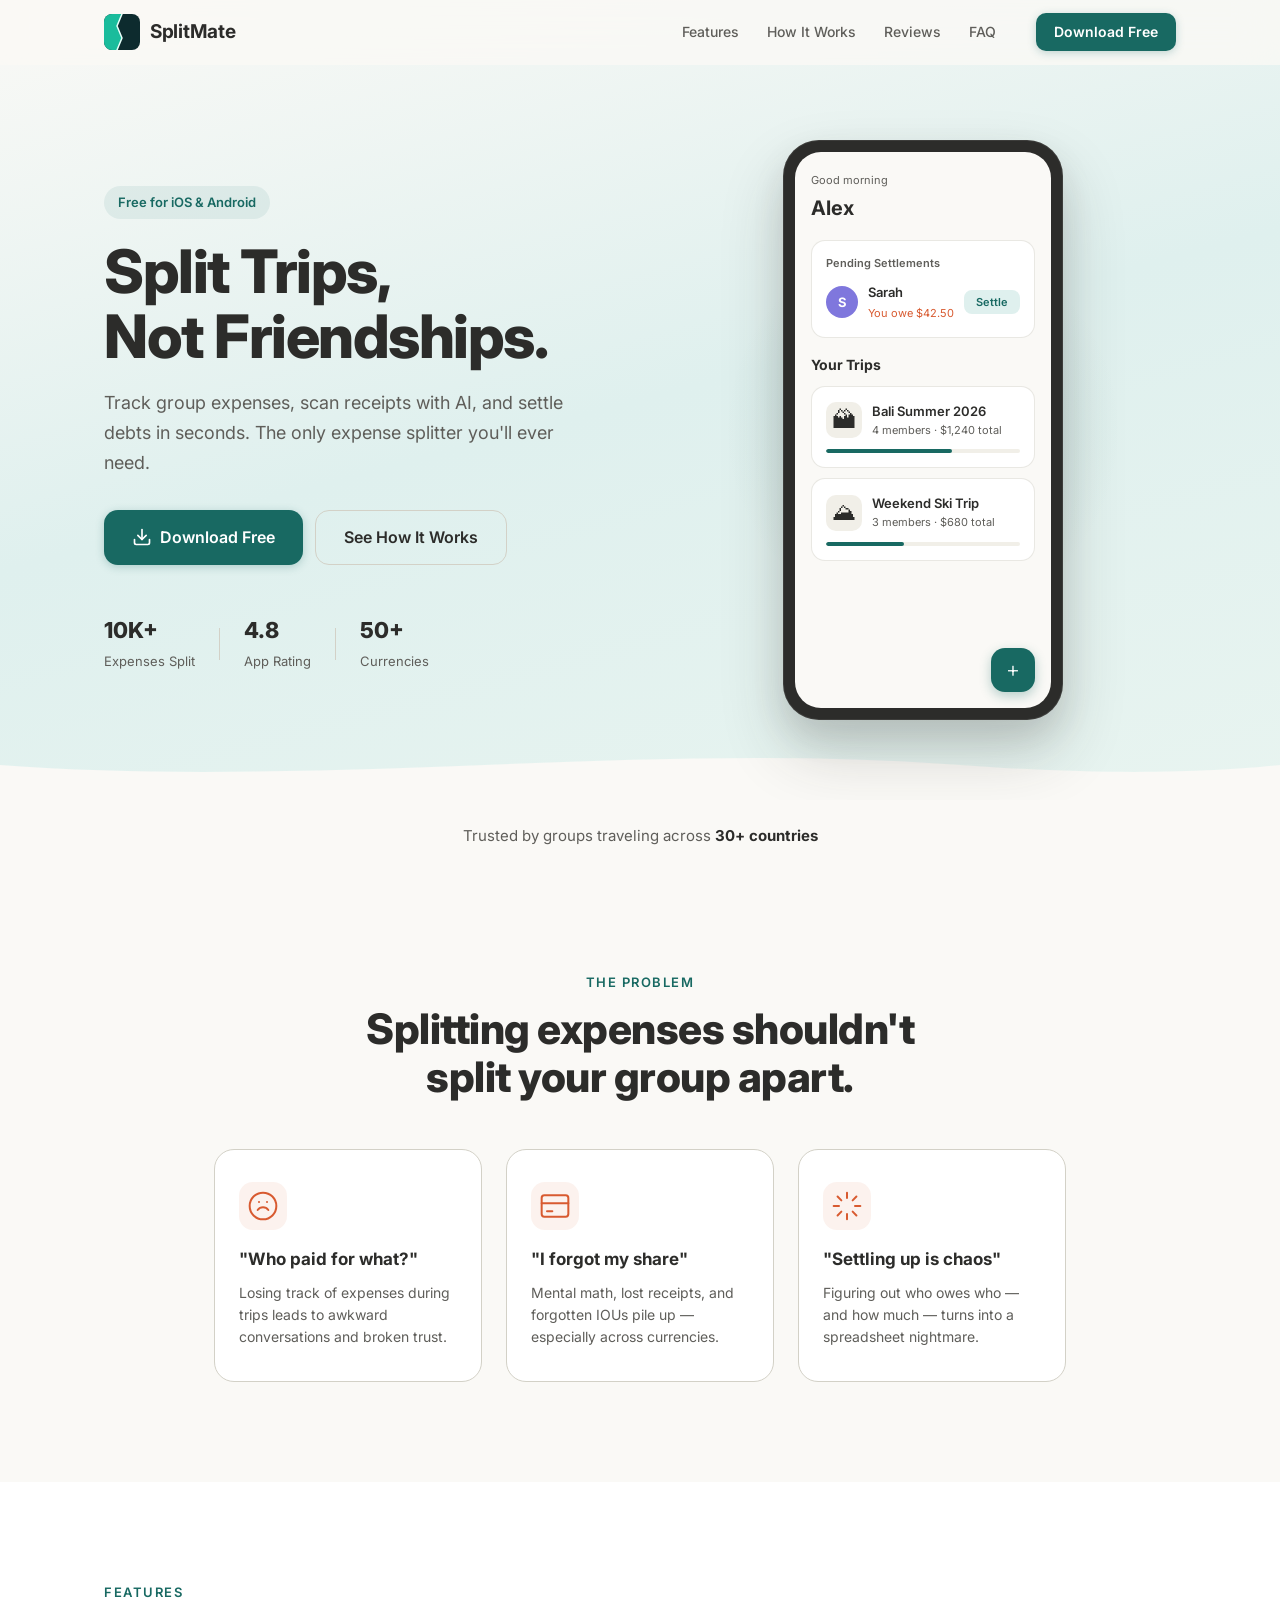
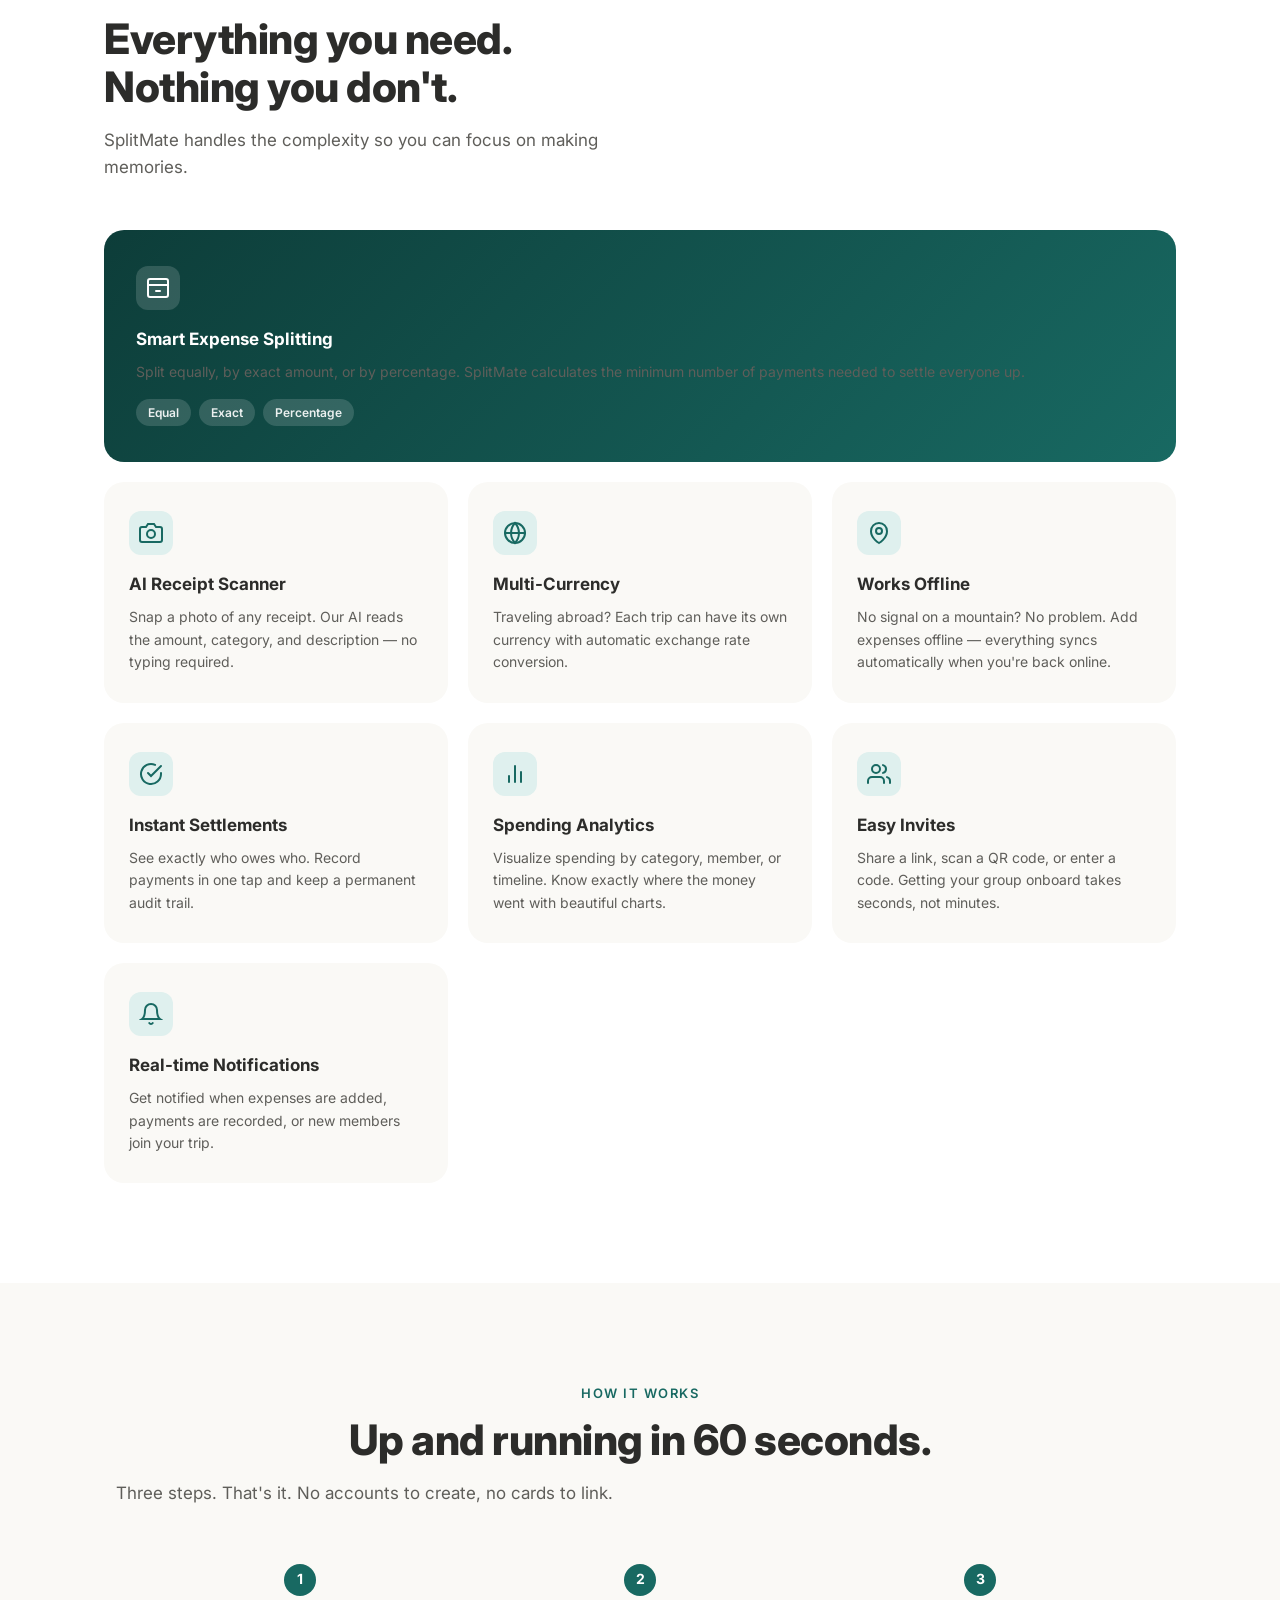
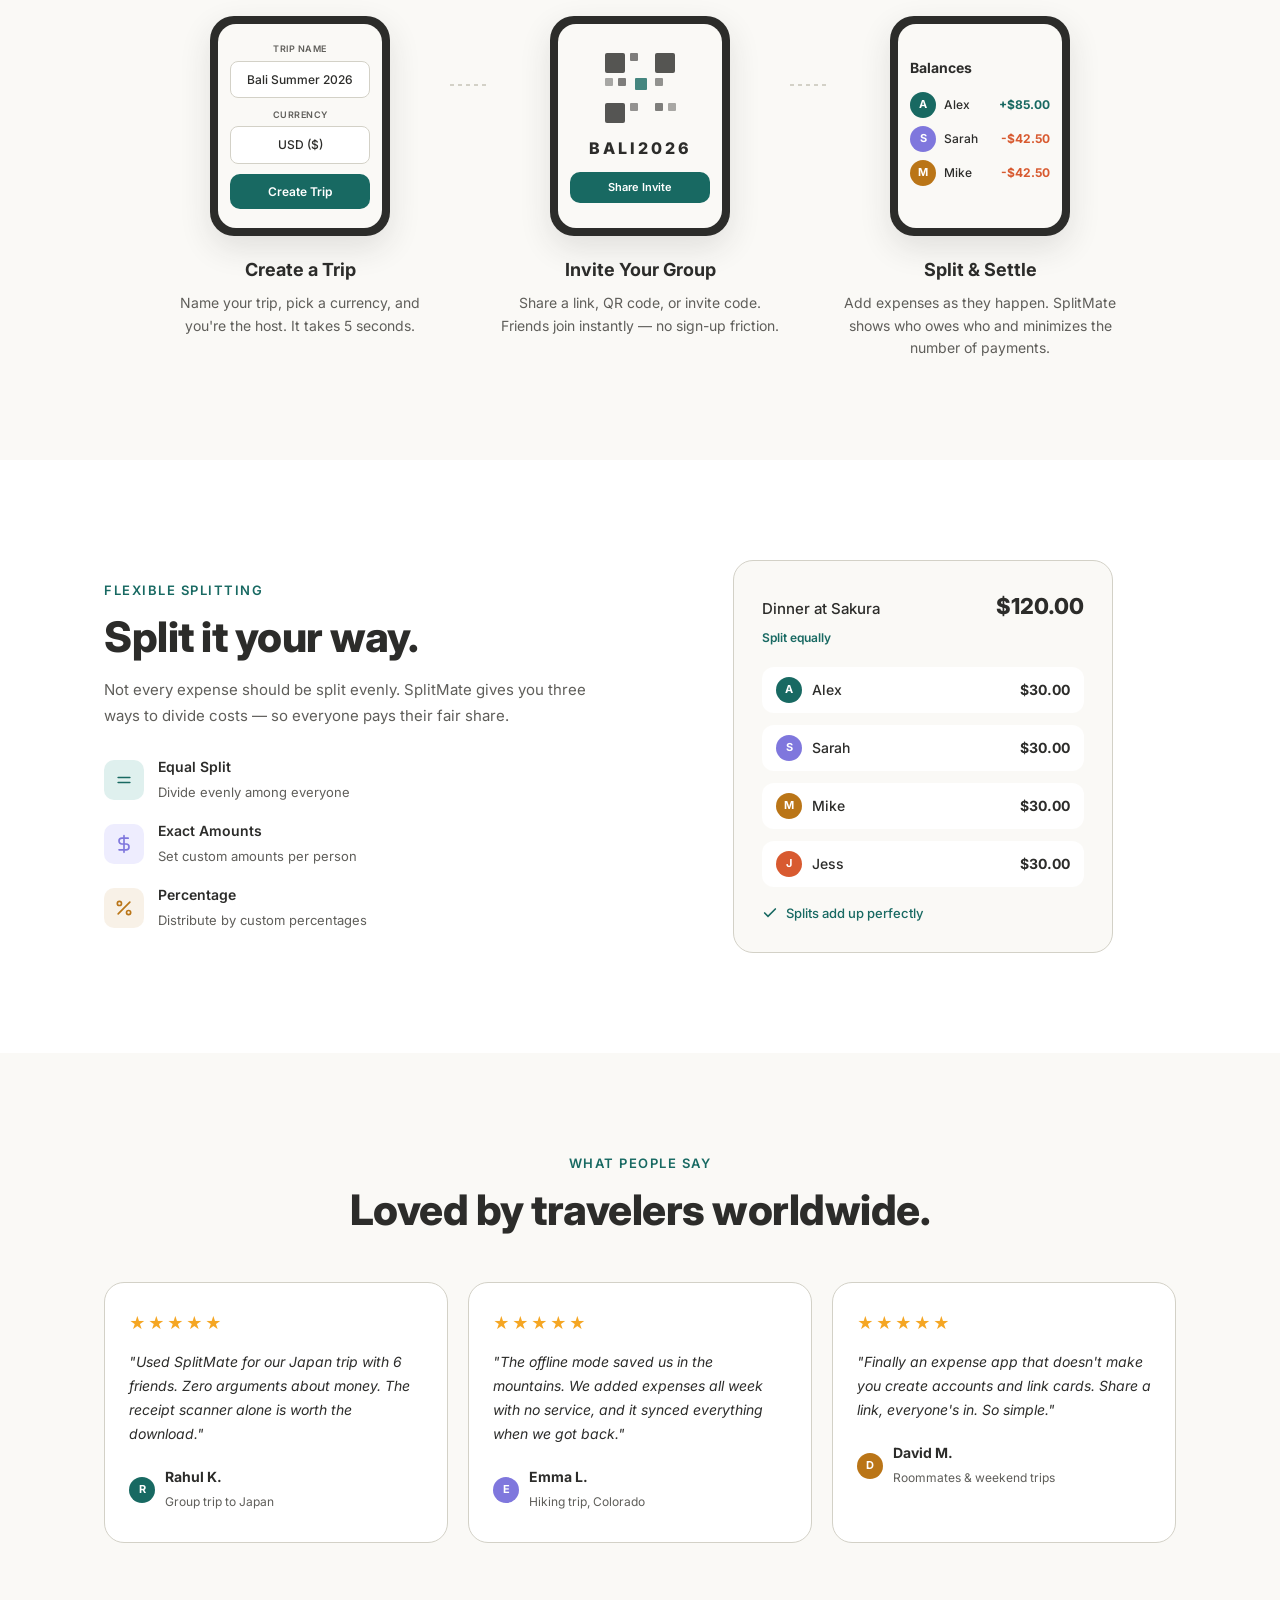
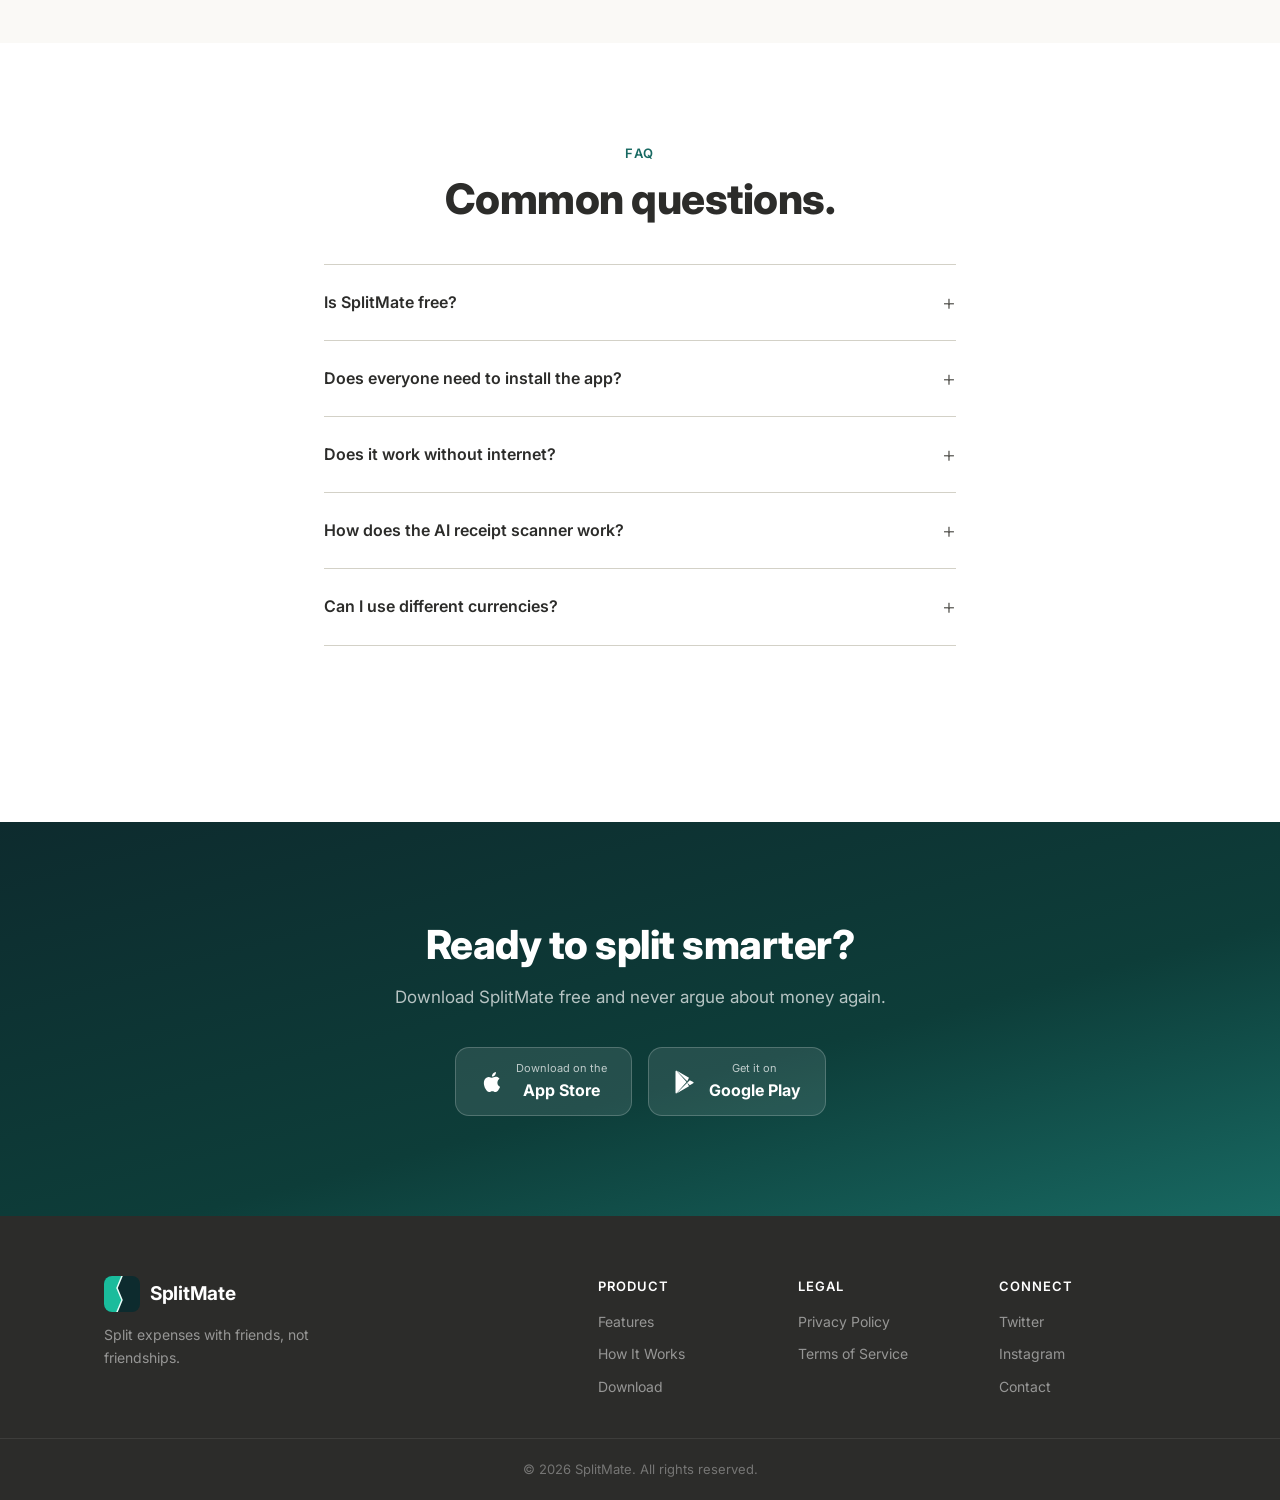
==== index.html @ c9be8840 "Replace placeholder logo with actual SplitMate brand logo Co-Authored-By: Claude Opus 4.6 (1M contex" ====
<!DOCTYPE html>
<html lang="en">
<head>
  <meta charset="UTF-8">
  <meta name="viewport" content="width=device-width, initial-scale=1.0">

  <!-- Primary SEO -->
  <title>SplitMate — Split Expenses With Friends | Group Trip Expense Tracker</title>
  <meta name="description" content="SplitMate makes splitting trip expenses effortless. Track group spending, scan receipts with AI, settle debts instantly, and never let money ruin friendships. Free for iOS & Android.">
  <meta name="keywords" content="expense splitter, split bills, group expenses, trip expense tracker, travel expense app, split costs, settle debts, receipt scanner, group travel app, splitmate">
  <meta name="author" content="SplitMate">
  <meta name="robots" content="index, follow">
  <link rel="canonical" href="https://splitmate.live">

  <!-- Open Graph / Facebook -->
  <meta property="og:type" content="website">
  <meta property="og:url" content="https://splitmate.live">
  <meta property="og:title" content="SplitMate — Split Trips, Not Friendships">
  <meta property="og:description" content="The simplest way to split expenses with friends. Track spending, scan receipts, settle debts — all in one beautiful app.">
  <meta property="og:image" content="https://splitmate.live/og-image.png">
  <meta property="og:site_name" content="SplitMate">

  <!-- Twitter -->
  <meta name="twitter:card" content="summary_large_image">
  <meta name="twitter:url" content="https://splitmate.live">
  <meta name="twitter:title" content="SplitMate — Split Trips, Not Friendships">
  <meta name="twitter:description" content="The simplest way to split expenses with friends. Track spending, scan receipts, settle debts — all in one beautiful app.">
  <meta name="twitter:image" content="https://splitmate.live/og-image.png">

  <!-- Favicon -->
  <link rel="icon" type="image/svg+xml" href="favicon.svg">
  <link rel="icon" type="image/png" sizes="32x32" href="favicon-32.png">
  <link rel="apple-touch-icon" sizes="180x180" href="apple-touch-icon.png">

  <!-- Structured Data -->
  <script type="application/ld+json">
  {
    "@context": "https://schema.org",
    "@type": "MobileApplication",
    "name": "SplitMate",
    "operatingSystem": "iOS, Android",
    "applicationCategory": "FinanceApplication",
    "description": "Split trip expenses effortlessly with friends. Track group spending, scan receipts with AI, and settle debts instantly.",
    "url": "https://splitmate.live",
    "offers": {
      "@type": "Offer",
      "price": "0",
      "priceCurrency": "USD"
    },
    "aggregateRating": {
      "@type": "AggregateRating",
      "ratingValue": "4.8",
      "ratingCount": "120"
    }
  }
  </script>

  <!-- Fonts -->
  <link rel="preconnect" href="https://fonts.googleapis.com">
  <link rel="preconnect" href="https://fonts.gstatic.com" crossorigin>
  <link href="https://fonts.googleapis.com/css2?family=Inter:wght@400;500;600;700;800&display=swap" rel="stylesheet">

  <link rel="stylesheet" href="style.css">
</head>
<body>

  <!-- ========== NAVBAR ========== -->
  <nav class="navbar" id="navbar">
    <div class="container navbar-inner">
      <a href="#" class="logo" aria-label="SplitMate Home">
        <div class="logo-icon">
          <svg width="28" height="28" viewBox="0 0 72 72" xmlns="http://www.w3.org/2000/svg">
            <rect width="72" height="72" fill="#0D2B2E"/>
            <path d="M0,0 L36,0 L26,24 L36,48 L26,72 L0,72Z" fill="#1ABC9C"/>
            <polyline points="36,0 26,24 36,48 26,72" fill="none" stroke="#E8FFFA" stroke-width="3" stroke-linejoin="round" stroke-linecap="round"/>
          </svg>
        </div>
        <span class="logo-text">SplitMate</span>
      </a>
      <div class="nav-links" id="navLinks">
        <a href="#features">Features</a>
        <a href="#how-it-works">How It Works</a>
        <a href="#testimonials">Reviews</a>
        <a href="#faq">FAQ</a>
      </div>
      <a href="#download" class="btn btn-sm btn-primary nav-cta">Download Free</a>
      <button class="hamburger" id="hamburger" aria-label="Toggle navigation menu">
        <span></span><span></span><span></span>
      </button>
    </div>
  </nav>

  <!-- ========== HERO ========== -->
  <header class="hero" id="hero">
    <div class="container hero-inner">
      <div class="hero-content">
        <div class="hero-badge">Free for iOS & Android</div>
        <h1>Split Trips,<br>Not Friendships.</h1>
        <p class="hero-sub">Track group expenses, scan receipts with AI, and settle debts in seconds. The only expense splitter you'll ever need.</p>
        <div class="hero-actions">
          <a href="#download" class="btn btn-primary btn-lg">
            <svg width="20" height="20" viewBox="0 0 24 24" fill="none" stroke="currentColor" stroke-width="2" stroke-linecap="round" stroke-linejoin="round"><path d="M21 15v4a2 2 0 0 1-2 2H5a2 2 0 0 1-2-2v-4"/><polyline points="7 10 12 15 17 10"/><line x1="12" y1="15" x2="12" y2="3"/></svg>
            Download Free
          </a>
          <a href="#how-it-works" class="btn btn-ghost btn-lg">See How It Works</a>
        </div>
        <div class="hero-stats">
          <div class="stat">
            <strong>10K+</strong>
            <span>Expenses Split</span>
          </div>
          <div class="stat-divider"></div>
          <div class="stat">
            <strong>4.8</strong>
            <span>App Rating</span>
          </div>
          <div class="stat-divider"></div>
          <div class="stat">
            <strong>50+</strong>
            <span>Currencies</span>
          </div>
        </div>
      </div>
      <div class="hero-visual">
        <div class="phone-mockup">
          <div class="phone-frame">
            <div class="phone-screen">
              <div class="mock-app">
                <div class="mock-header">
                  <span class="mock-greeting">Good morning</span>
                  <span class="mock-name">Alex</span>
                </div>
                <div class="mock-card mock-settlement">
                  <div class="mock-card-label">Pending Settlements</div>
                  <div class="mock-settle-row">
                    <div class="mock-avatar" style="background:#7F77DD">S</div>
                    <div class="mock-settle-info">
                      <span class="mock-settle-name">Sarah</span>
                      <span class="mock-settle-amount negative">You owe $42.50</span>
                    </div>
                    <button class="mock-settle-btn">Settle</button>
                  </div>
                </div>
                <div class="mock-section-title">Your Trips</div>
                <div class="mock-card mock-trip">
                  <div class="mock-trip-row">
                    <div class="mock-trip-emoji">&#127956;</div>
                    <div class="mock-trip-info">
                      <span class="mock-trip-name">Bali Summer 2026</span>
                      <span class="mock-trip-meta">4 members &middot; $1,240 total</span>
                    </div>
                  </div>
                  <div class="mock-trip-bar">
                    <div class="mock-trip-bar-fill" style="width:65%"></div>
                  </div>
                </div>
                <div class="mock-card mock-trip">
                  <div class="mock-trip-row">
                    <div class="mock-trip-emoji">&#9968;</div>
                    <div class="mock-trip-info">
                      <span class="mock-trip-name">Weekend Ski Trip</span>
                      <span class="mock-trip-meta">3 members &middot; $680 total</span>
                    </div>
                  </div>
                  <div class="mock-trip-bar">
                    <div class="mock-trip-bar-fill" style="width:40%"></div>
                  </div>
                </div>
                <div class="mock-fab">+</div>
              </div>
            </div>
          </div>
        </div>
        <div class="hero-glow"></div>
      </div>
    </div>
    <div class="hero-wave">
      <svg viewBox="0 0 1440 100" fill="none" xmlns="http://www.w3.org/2000/svg" preserveAspectRatio="none">
        <path d="M0 40C360 80 720 0 1080 40C1260 60 1380 50 1440 40V100H0V40Z" fill="var(--bg)"/>
      </svg>
    </div>
  </header>

  <!-- ========== SOCIAL PROOF BAR ========== -->
  <section class="proof-bar">
    <div class="container">
      <p class="proof-text">Trusted by groups traveling across <strong>30+ countries</strong></p>
    </div>
  </section>

  <!-- ========== PROBLEM ========== -->
  <section class="section problem">
    <div class="container problem-inner">
      <div class="section-label">The Problem</div>
      <h2>Splitting expenses shouldn't<br>split your group apart.</h2>
      <div class="problem-grid">
        <div class="problem-card">
          <div class="problem-icon">
            <svg width="32" height="32" viewBox="0 0 24 24" fill="none" stroke="var(--danger)" stroke-width="1.5" stroke-linecap="round"><circle cx="12" cy="12" r="10"/><path d="M8 15s1.5-2 4-2 4 2 4 2M9 9h.01M15 9h.01"/></svg>
          </div>
          <h3>"Who paid for what?"</h3>
          <p>Losing track of expenses during trips leads to awkward conversations and broken trust.</p>
        </div>
        <div class="problem-card">
          <div class="problem-icon">
            <svg width="32" height="32" viewBox="0 0 24 24" fill="none" stroke="var(--danger)" stroke-width="1.5" stroke-linecap="round"><rect x="2" y="4" width="20" height="16" rx="2"/><path d="M2 10h20"/><path d="M6 16h4"/></svg>
          </div>
          <h3>"I forgot my share"</h3>
          <p>Mental math, lost receipts, and forgotten IOUs pile up — especially across currencies.</p>
        </div>
        <div class="problem-card">
          <div class="problem-icon">
            <svg width="32" height="32" viewBox="0 0 24 24" fill="none" stroke="var(--danger)" stroke-width="1.5" stroke-linecap="round"><path d="M12 2v4M12 18v4M4.93 4.93l2.83 2.83M16.24 16.24l2.83 2.83M2 12h4M18 12h4M4.93 19.07l2.83-2.83M16.24 7.76l2.83-2.83"/></svg>
          </div>
          <h3>"Settling up is chaos"</h3>
          <p>Figuring out who owes who — and how much — turns into a spreadsheet nightmare.</p>
        </div>
      </div>
    </div>
  </section>

  <!-- ========== FEATURES ========== -->
  <section class="section features" id="features">
    <div class="container">
      <div class="section-label">Features</div>
      <h2>Everything you need.<br>Nothing you don't.</h2>
      <p class="section-sub">SplitMate handles the complexity so you can focus on making memories.</p>

      <div class="features-grid">
        <div class="feature-card feature-highlight">
          <div class="feature-icon-wrap">
            <svg width="24" height="24" viewBox="0 0 24 24" fill="none" stroke="currentColor" stroke-width="2" stroke-linecap="round"><rect x="2" y="3" width="20" height="18" rx="2"/><path d="M2 9h20"/><path d="M10 15h4"/></svg>
          </div>
          <h3>Smart Expense Splitting</h3>
          <p>Split equally, by exact amount, or by percentage. SplitMate calculates the minimum number of payments needed to settle everyone up.</p>
          <div class="feature-tags">
            <span class="tag">Equal</span>
            <span class="tag">Exact</span>
            <span class="tag">Percentage</span>
          </div>
        </div>

        <div class="feature-card">
          <div class="feature-icon-wrap">
            <svg width="24" height="24" viewBox="0 0 24 24" fill="none" stroke="currentColor" stroke-width="2" stroke-linecap="round"><path d="M23 19a2 2 0 0 1-2 2H3a2 2 0 0 1-2-2V8a2 2 0 0 1 2-2h4l2-3h6l2 3h4a2 2 0 0 1 2 2z"/><circle cx="12" cy="13" r="4"/></svg>
          </div>
          <h3>AI Receipt Scanner</h3>
          <p>Snap a photo of any receipt. Our AI reads the amount, category, and description — no typing required.</p>
        </div>

        <div class="feature-card">
          <div class="feature-icon-wrap">
            <svg width="24" height="24" viewBox="0 0 24 24" fill="none" stroke="currentColor" stroke-width="2" stroke-linecap="round"><circle cx="12" cy="12" r="10"/><path d="M2 12h20"/><path d="M12 2a15.3 15.3 0 0 1 4 10 15.3 15.3 0 0 1-4 10 15.3 15.3 0 0 1-4-10 15.3 15.3 0 0 1 4-10z"/></svg>
          </div>
          <h3>Multi-Currency</h3>
          <p>Traveling abroad? Each trip can have its own currency with automatic exchange rate conversion.</p>
        </div>

        <div class="feature-card">
          <div class="feature-icon-wrap">
            <svg width="24" height="24" viewBox="0 0 24 24" fill="none" stroke="currentColor" stroke-width="2" stroke-linecap="round"><path d="M12 22s-8-4.5-8-11.8A8 8 0 0 1 12 2a8 8 0 0 1 8 8.2c0 7.3-8 11.8-8 11.8z"/><circle cx="12" cy="10" r="3"/></svg>
          </div>
          <h3>Works Offline</h3>
          <p>No signal on a mountain? No problem. Add expenses offline — everything syncs automatically when you're back online.</p>
        </div>

        <div class="feature-card">
          <div class="feature-icon-wrap">
            <svg width="24" height="24" viewBox="0 0 24 24" fill="none" stroke="currentColor" stroke-width="2" stroke-linecap="round"><path d="M22 11.08V12a10 10 0 1 1-5.93-9.14"/><polyline points="22 4 12 14.01 9 11.01"/></svg>
          </div>
          <h3>Instant Settlements</h3>
          <p>See exactly who owes who. Record payments in one tap and keep a permanent audit trail.</p>
        </div>

        <div class="feature-card">
          <div class="feature-icon-wrap">
            <svg width="24" height="24" viewBox="0 0 24 24" fill="none" stroke="currentColor" stroke-width="2" stroke-linecap="round"><path d="M18 20V10M12 20V4M6 20v-6"/></svg>
          </div>
          <h3>Spending Analytics</h3>
          <p>Visualize spending by category, member, or timeline. Know exactly where the money went with beautiful charts.</p>
        </div>

        <div class="feature-card">
          <div class="feature-icon-wrap">
            <svg width="24" height="24" viewBox="0 0 24 24" fill="none" stroke="currentColor" stroke-width="2" stroke-linecap="round"><path d="M17 21v-2a4 4 0 0 0-4-4H5a4 4 0 0 0-4 4v2"/><circle cx="9" cy="7" r="4"/><path d="M23 21v-2a4 4 0 0 0-3-3.87M16 3.13a4 4 0 0 1 0 7.75"/></svg>
          </div>
          <h3>Easy Invites</h3>
          <p>Share a link, scan a QR code, or enter a code. Getting your group onboard takes seconds, not minutes.</p>
        </div>

        <div class="feature-card">
          <div class="feature-icon-wrap">
            <svg width="24" height="24" viewBox="0 0 24 24" fill="none" stroke="currentColor" stroke-width="2" stroke-linecap="round"><path d="M18 8A6 6 0 0 0 6 8c0 7-3 9-3 9h18s-3-2-3-9"/><path d="M13.73 21a2 2 0 0 1-3.46 0"/></svg>
          </div>
          <h3>Real-time Notifications</h3>
          <p>Get notified when expenses are added, payments are recorded, or new members join your trip.</p>
        </div>
      </div>
    </div>
  </section>

  <!-- ========== HOW IT WORKS ========== -->
  <section class="section how-it-works" id="how-it-works">
    <div class="container">
      <div class="section-label">How It Works</div>
      <h2>Up and running in 60 seconds.</h2>
      <p class="section-sub">Three steps. That's it. No accounts to create, no cards to link.</p>

      <div class="steps-grid">
        <div class="step-card">
          <div class="step-number">1</div>
          <div class="step-visual">
            <div class="step-phone-mini">
              <div class="step-screen">
                <div class="spm-create">
                  <div class="spm-input-label">Trip Name</div>
                  <div class="spm-input">Bali Summer 2026</div>
                  <div class="spm-input-label">Currency</div>
                  <div class="spm-input">USD ($)</div>
                  <div class="spm-btn-create">Create Trip</div>
                </div>
              </div>
            </div>
          </div>
          <h3>Create a Trip</h3>
          <p>Name your trip, pick a currency, and you're the host. It takes 5 seconds.</p>
        </div>

        <div class="step-connector">
          <svg width="40" height="2" viewBox="0 0 40 2"><line x1="0" y1="1" x2="40" y2="1" stroke="var(--border)" stroke-width="2" stroke-dasharray="4 4"/></svg>
        </div>

        <div class="step-card">
          <div class="step-number">2</div>
          <div class="step-visual">
            <div class="step-phone-mini">
              <div class="step-screen">
                <div class="spm-invite">
                  <div class="spm-qr">
                    <svg width="80" height="80" viewBox="0 0 80 80"><rect x="5" y="5" width="20" height="20" rx="2" fill="var(--dark)" opacity="0.8"/><rect x="30" y="5" width="8" height="8" rx="1" fill="var(--dark)" opacity="0.6"/><rect x="55" y="5" width="20" height="20" rx="2" fill="var(--dark)" opacity="0.8"/><rect x="5" y="30" width="8" height="8" rx="1" fill="var(--dark)" opacity="0.4"/><rect x="18" y="30" width="8" height="8" rx="1" fill="var(--dark)" opacity="0.6"/><rect x="35" y="30" width="12" height="12" rx="1" fill="var(--teal)" opacity="0.8"/><rect x="55" y="30" width="8" height="8" rx="1" fill="var(--dark)" opacity="0.5"/><rect x="5" y="55" width="20" height="20" rx="2" fill="var(--dark)" opacity="0.8"/><rect x="30" y="55" width="8" height="8" rx="1" fill="var(--dark)" opacity="0.5"/><rect x="55" y="55" width="8" height="8" rx="1" fill="var(--dark)" opacity="0.6"/><rect x="68" y="55" width="8" height="8" rx="1" fill="var(--dark)" opacity="0.4"/></svg>
                  </div>
                  <div class="spm-code">BALI2026</div>
                  <div class="spm-share-btn">Share Invite</div>
                </div>
              </div>
            </div>
          </div>
          <h3>Invite Your Group</h3>
          <p>Share a link, QR code, or invite code. Friends join instantly — no sign-up friction.</p>
        </div>

        <div class="step-connector">
          <svg width="40" height="2" viewBox="0 0 40 2"><line x1="0" y1="1" x2="40" y2="1" stroke="var(--border)" stroke-width="2" stroke-dasharray="4 4"/></svg>
        </div>

        <div class="step-card">
          <div class="step-number">3</div>
          <div class="step-visual">
            <div class="step-phone-mini">
              <div class="step-screen">
                <div class="spm-balance">
                  <div class="spm-balance-header">Balances</div>
                  <div class="spm-balance-row">
                    <div class="spm-avatar-sm" style="background:var(--teal)">A</div>
                    <span>Alex</span>
                    <span class="spm-owed">+$85.00</span>
                  </div>
                  <div class="spm-balance-row">
                    <div class="spm-avatar-sm" style="background:var(--purple)">S</div>
                    <span>Sarah</span>
                    <span class="spm-owes">-$42.50</span>
                  </div>
                  <div class="spm-balance-row">
                    <div class="spm-avatar-sm" style="background:var(--warning)">M</div>
                    <span>Mike</span>
                    <span class="spm-owes">-$42.50</span>
                  </div>
                </div>
              </div>
            </div>
          </div>
          <h3>Split & Settle</h3>
          <p>Add expenses as they happen. SplitMate shows who owes who and minimizes the number of payments.</p>
        </div>
      </div>
    </div>
  </section>

  <!-- ========== SHOWCASE (Split Types) ========== -->
  <section class="section showcase">
    <div class="container showcase-inner">
      <div class="showcase-content">
        <div class="section-label">Flexible Splitting</div>
        <h2>Split it your way.</h2>
        <p>Not every expense should be split evenly. SplitMate gives you three ways to divide costs — so everyone pays their fair share.</p>
        <div class="split-types">
          <div class="split-type">
            <div class="split-icon equal">
              <svg width="20" height="20" viewBox="0 0 24 24" fill="none" stroke="currentColor" stroke-width="2" stroke-linecap="round"><path d="M5 9h14M5 15h14"/></svg>
            </div>
            <div>
              <strong>Equal Split</strong>
              <span>Divide evenly among everyone</span>
            </div>
          </div>
          <div class="split-type">
            <div class="split-icon exact">
              <svg width="20" height="20" viewBox="0 0 24 24" fill="none" stroke="currentColor" stroke-width="2" stroke-linecap="round"><path d="M12 2v20M17 5H9.5a3.5 3.5 0 0 0 0 7h5a3.5 3.5 0 0 1 0 7H6"/></svg>
            </div>
            <div>
              <strong>Exact Amounts</strong>
              <span>Set custom amounts per person</span>
            </div>
          </div>
          <div class="split-type">
            <div class="split-icon percent">
              <svg width="20" height="20" viewBox="0 0 24 24" fill="none" stroke="currentColor" stroke-width="2" stroke-linecap="round"><line x1="19" y1="5" x2="5" y2="19"/><circle cx="6.5" cy="6.5" r="2.5"/><circle cx="17.5" cy="17.5" r="2.5"/></svg>
            </div>
            <div>
              <strong>Percentage</strong>
              <span>Distribute by custom percentages</span>
            </div>
          </div>
        </div>
      </div>
      <div class="showcase-visual">
        <div class="split-demo">
          <div class="split-demo-header">
            <span>Dinner at Sakura</span>
            <strong>$120.00</strong>
          </div>
          <div class="split-demo-type">Split equally</div>
          <div class="split-demo-members">
            <div class="split-member">
              <div class="spm-avatar-sm" style="background:var(--teal)">A</div>
              <span>Alex</span>
              <strong>$30.00</strong>
            </div>
            <div class="split-member">
              <div class="spm-avatar-sm" style="background:var(--purple)">S</div>
              <span>Sarah</span>
              <strong>$30.00</strong>
            </div>
            <div class="split-member">
              <div class="spm-avatar-sm" style="background:var(--warning)">M</div>
              <span>Mike</span>
              <strong>$30.00</strong>
            </div>
            <div class="split-member">
              <div class="spm-avatar-sm" style="background:var(--danger)">J</div>
              <span>Jess</span>
              <strong>$30.00</strong>
            </div>
          </div>
          <div class="split-demo-check">
            <svg width="16" height="16" viewBox="0 0 24 24" fill="none" stroke="var(--teal)" stroke-width="2.5" stroke-linecap="round"><polyline points="20 6 9 17 4 12"/></svg>
            Splits add up perfectly
          </div>
        </div>
      </div>
    </div>
  </section>

  <!-- ========== TESTIMONIALS ========== -->
  <section class="section testimonials" id="testimonials">
    <div class="container">
      <div class="section-label">What People Say</div>
      <h2>Loved by travelers worldwide.</h2>
      <div class="testimonial-grid">
        <div class="testimonial-card">
          <div class="stars">&#9733;&#9733;&#9733;&#9733;&#9733;</div>
          <p>"Used SplitMate for our Japan trip with 6 friends. Zero arguments about money. The receipt scanner alone is worth the download."</p>
          <div class="testimonial-author">
            <div class="spm-avatar-sm" style="background:var(--teal)">R</div>
            <div>
              <strong>Rahul K.</strong>
              <span>Group trip to Japan</span>
            </div>
          </div>
        </div>
        <div class="testimonial-card">
          <div class="stars">&#9733;&#9733;&#9733;&#9733;&#9733;</div>
          <p>"The offline mode saved us in the mountains. We added expenses all week with no service, and it synced everything when we got back."</p>
          <div class="testimonial-author">
            <div class="spm-avatar-sm" style="background:var(--purple)">E</div>
            <div>
              <strong>Emma L.</strong>
              <span>Hiking trip, Colorado</span>
            </div>
          </div>
        </div>
        <div class="testimonial-card">
          <div class="stars">&#9733;&#9733;&#9733;&#9733;&#9733;</div>
          <p>"Finally an expense app that doesn't make you create accounts and link cards. Share a link, everyone's in. So simple."</p>
          <div class="testimonial-author">
            <div class="spm-avatar-sm" style="background:var(--warning)">D</div>
            <div>
              <strong>David M.</strong>
              <span>Roommates &amp; weekend trips</span>
            </div>
          </div>
        </div>
      </div>
    </div>
  </section>

  <!-- ========== FAQ ========== -->
  <section class="section faq" id="faq">
    <div class="container faq-inner">
      <div class="section-label">FAQ</div>
      <h2>Common questions.</h2>
      <div class="faq-list">
        <details class="faq-item">
          <summary>Is SplitMate free?</summary>
          <p>Yes, completely free. No premium tiers, no ads, no hidden costs. All features are available to everyone.</p>
        </details>
        <details class="faq-item">
          <summary>Does everyone need to install the app?</summary>
          <p>Only the person adding expenses needs the app. Others can join via a link and view balances. But the full experience comes with the app installed.</p>
        </details>
        <details class="faq-item">
          <summary>Does it work without internet?</summary>
          <p>Absolutely. SplitMate is built offline-first. Add expenses, record payments, and view balances without any internet connection. Everything syncs automatically when you reconnect.</p>
        </details>
        <details class="faq-item">
          <summary>How does the AI receipt scanner work?</summary>
          <p>Take a photo of any receipt. Our AI reads the total amount, suggests a category, and fills in the description — saving you from manual data entry.</p>
        </details>
        <details class="faq-item">
          <summary>Can I use different currencies?</summary>
          <p>Yes. Each trip can have its own currency, and SplitMate handles exchange rate conversion automatically. Perfect for international travel.</p>
        </details>
        <details class="faq-item">
          <summary>Is my data safe?</summary>
          <p>Your data is stored securely with end-to-end encryption. We use industry-standard cloud infrastructure and never sell your data to third parties.</p>
        </details>
      </div>
    </div>
  </section>

  <!-- ========== CTA / DOWNLOAD ========== -->
  <section class="section cta" id="download">
    <div class="container cta-inner">
      <h2>Ready to split smarter?</h2>
      <p>Download SplitMate free and never argue about money again.</p>
      <div class="cta-buttons">
        <a href="#" class="store-badge" aria-label="Download on the App Store">
          <svg width="24" height="24" viewBox="0 0 24 24" fill="currentColor"><path d="M18.71 19.5c-.83 1.24-1.71 2.45-3.05 2.47-1.34.03-1.77-.79-3.29-.79-1.53 0-2 .77-3.27.82-1.31.05-2.3-1.32-3.14-2.53C4.25 17 2.94 12.45 4.7 9.39c.87-1.52 2.43-2.48 4.12-2.51 1.28-.02 2.5.87 3.29.87.78 0 2.26-1.07 3.8-.91.65.03 2.47.26 3.64 1.98-.09.06-2.17 1.28-2.15 3.81.03 3.02 2.65 4.03 2.68 4.04-.03.07-.42 1.44-1.38 2.83M13 3.5c.73-.83 1.94-1.46 2.94-1.5.13 1.17-.34 2.35-1.04 3.19-.69.85-1.83 1.51-2.95 1.42-.15-1.15.41-2.35 1.05-3.11z"/></svg>
          <div>
            <small>Download on the</small>
            <strong>App Store</strong>
          </div>
        </a>
        <a href="#" class="store-badge" aria-label="Get it on Google Play">
          <svg width="24" height="24" viewBox="0 0 24 24" fill="currentColor"><path d="M3.18 23.49c-.41-.2-.68-.6-.68-1.07V1.58c0-.47.27-.87.68-1.07L13.54 12 3.18 23.49zM16.83 15.29l-2.58-2.58L16.83 10.13l3.33 1.93c.59.34.59.94 0 1.28l-3.33 1.95zM14.25 12.71l-10.8 10.8 12.55-7.26-1.75-3.54zM3.45.49l10.8 10.8 1.75-3.54L3.45.49z"/></svg>
          <div>
            <small>Get it on</small>
            <strong>Google Play</strong>
          </div>
        </a>
      </div>
    </div>
  </section>

  <!-- ========== FOOTER ========== -->
  <footer class="footer">
    <div class="container footer-inner">
      <div class="footer-brand">
        <a href="#" class="logo" aria-label="SplitMate Home">
          <div class="logo-icon">
            <svg width="24" height="24" viewBox="0 0 72 72" xmlns="http://www.w3.org/2000/svg"><rect width="72" height="72" fill="#0D2B2E"/><path d="M0,0 L36,0 L26,24 L36,48 L26,72 L0,72Z" fill="#1ABC9C"/><polyline points="36,0 26,24 36,48 26,72" fill="none" stroke="#E8FFFA" stroke-width="3" stroke-linejoin="round" stroke-linecap="round"/></svg>
          </div>
          <span class="logo-text">SplitMate</span>
        </a>
        <p>Split expenses with friends, not friendships.</p>
      </div>
      <div class="footer-links">
        <div class="footer-col">
          <strong>Product</strong>
          <a href="#features">Features</a>
          <a href="#how-it-works">How It Works</a>
          <a href="#download">Download</a>
        </div>
        <div class="footer-col">
          <strong>Legal</strong>
          <a href="#">Privacy Policy</a>
          <a href="#">Terms of Service</a>
        </div>
        <div class="footer-col">
          <strong>Connect</strong>
          <a href="#">Twitter</a>
          <a href="#">Instagram</a>
          <a href="mailto:hello@splitmate.live">Contact</a>
        </div>
      </div>
    </div>
    <div class="footer-bottom">
      <div class="container">
        <p>&copy; 2026 SplitMate. All rights reserved.</p>
      </div>
    </div>
  </footer>

  <script src="script.js"></script>
</body>
</html>
---- style.css ----
/* ============================================
   SplitMate Landing Page — Design System
   ============================================ */

:root {
  /* Brand */
  --teal:        #186962;
  --teal-light:  #DFF0EE;
  --teal-dark:   #0D3D39;
  --teal-darker: #0D2B2E;
  --purple:      #7F77DD;
  --purple-light:#EEEDFE;

  /* Semantic */
  --danger:  #D85A30;
  --warning: #BA7517;
  --success: #186962;

  /* Neutral */
  --dark:       #2C2C2A;
  --gray:       #5F5E5A;
  --gray-light: #F1EFE8;
  --border:     #D3D1C7;
  --white:      #FFFFFF;
  --bg:         #FAF9F6;

  /* Typography */
  --font: 'Inter', -apple-system, BlinkMacSystemFont, 'Segoe UI', sans-serif;

  /* Spacing */
  --section-y: 100px;
  --container:  1120px;
}

/* ========== RESET ========== */
*, *::before, *::after { box-sizing: border-box; margin: 0; padding: 0; }
html { scroll-behavior: smooth; -webkit-font-smoothing: antialiased; }
body {
  font-family: var(--font);
  color: var(--dark);
  background: var(--bg);
  line-height: 1.6;
  overflow-x: hidden;
}
a { color: inherit; text-decoration: none; }
img { display: block; max-width: 100%; }
button { cursor: pointer; border: none; background: none; font-family: inherit; }

/* ========== UTILITIES ========== */
.container {
  max-width: var(--container);
  margin: 0 auto;
  padding: 0 24px;
}
.section {
  padding: var(--section-y) 0;
}
.section-label {
  font-size: 13px;
  font-weight: 600;
  text-transform: uppercase;
  letter-spacing: 1.5px;
  color: var(--teal);
  margin-bottom: 12px;
}
.section h2 {
  font-size: clamp(28px, 4vw, 42px);
  font-weight: 800;
  line-height: 1.15;
  letter-spacing: -0.5px;
  color: var(--dark);
  margin-bottom: 16px;
}
.section-sub {
  font-size: 17px;
  color: var(--gray);
  max-width: 520px;
  line-height: 1.6;
}

/* ========== BUTTONS ========== */
.btn {
  display: inline-flex;
  align-items: center;
  gap: 8px;
  font-weight: 600;
  font-size: 15px;
  border-radius: 12px;
  transition: all 0.2s ease;
  white-space: nowrap;
}
.btn-primary {
  background: var(--teal);
  color: var(--white);
  box-shadow: 0 2px 8px rgba(24,105,98,0.25);
}
.btn-primary:hover {
  background: var(--teal-dark);
  box-shadow: 0 4px 16px rgba(24,105,98,0.35);
  transform: translateY(-1px);
}
.btn-ghost {
  background: transparent;
  color: var(--dark);
  border: 1.5px solid var(--border);
}
.btn-ghost:hover {
  border-color: var(--teal);
  color: var(--teal);
}
.btn-sm  { padding: 8px 18px; font-size: 14px; border-radius: 10px; }
.btn-lg  { padding: 14px 28px; font-size: 16px; border-radius: 14px; }

/* ========== NAVBAR ========== */
.navbar {
  position: fixed;
  top: 0;
  left: 0;
  right: 0;
  z-index: 1000;
  background: rgba(250,249,246,0.8);
  backdrop-filter: blur(20px);
  -webkit-backdrop-filter: blur(20px);
  border-bottom: 1px solid transparent;
  transition: border-color 0.3s, background 0.3s;
}
.navbar.scrolled {
  border-bottom-color: var(--border);
  background: rgba(250,249,246,0.95);
}
.navbar-inner {
  display: flex;
  align-items: center;
  height: 64px;
  gap: 32px;
}
.logo {
  display: flex;
  align-items: center;
  gap: 10px;
}
.logo-icon {
  width: 36px;
  height: 36px;
  border-radius: 8px;
  display: flex;
  align-items: center;
  justify-content: center;
  overflow: hidden;
}
.logo-icon svg {
  width: 100%;
  height: 100%;
}
.logo-text {
  font-size: 19px;
  font-weight: 700;
  letter-spacing: -0.3px;
}
.nav-links {
  display: flex;
  gap: 28px;
  margin-left: auto;
}
.nav-links a {
  font-size: 14px;
  font-weight: 500;
  color: var(--gray);
  transition: color 0.2s;
}
.nav-links a:hover { color: var(--dark); }
.nav-cta { margin-left: 8px; }

.hamburger {
  display: none;
  flex-direction: column;
  gap: 5px;
  padding: 4px;
  margin-left: auto;
}
.hamburger span {
  width: 22px;
  height: 2px;
  background: var(--dark);
  border-radius: 2px;
  transition: all 0.3s;
}

/* ========== HERO ========== */
.hero {
  position: relative;
  padding: 140px 0 80px;
  background: linear-gradient(165deg, var(--bg) 0%, var(--teal-light) 50%, #e8f4f0 100%);
  overflow: hidden;
}
.hero-inner {
  display: grid;
  grid-template-columns: 1fr 1fr;
  align-items: center;
  gap: 60px;
}
.hero-badge {
  display: inline-block;
  font-size: 13px;
  font-weight: 600;
  color: var(--teal);
  background: rgba(24,105,98,0.08);
  padding: 6px 14px;
  border-radius: 100px;
  margin-bottom: 20px;
}
.hero h1 {
  font-size: clamp(38px, 5.5vw, 60px);
  font-weight: 800;
  line-height: 1.08;
  letter-spacing: -1.5px;
  color: var(--dark);
  margin-bottom: 20px;
}
.hero-sub {
  font-size: 18px;
  color: var(--gray);
  line-height: 1.65;
  max-width: 480px;
  margin-bottom: 32px;
}
.hero-actions {
  display: flex;
  gap: 12px;
  margin-bottom: 48px;
}
.hero-stats {
  display: flex;
  align-items: center;
  gap: 24px;
}
.stat strong {
  display: block;
  font-size: 22px;
  font-weight: 800;
  color: var(--dark);
}
.stat span {
  font-size: 13px;
  color: var(--gray);
}
.stat-divider {
  width: 1px;
  height: 32px;
  background: var(--border);
}

/* Phone Mockup */
.hero-visual {
  position: relative;
  display: flex;
  justify-content: center;
}
.phone-mockup {
  position: relative;
  z-index: 2;
}
.phone-frame {
  width: 280px;
  height: 580px;
  background: var(--dark);
  border-radius: 36px;
  padding: 12px;
  box-shadow:
    0 32px 64px rgba(44,44,42,0.2),
    0 16px 32px rgba(44,44,42,0.1),
    inset 0 0 0 1px rgba(255,255,255,0.08);
}
.phone-screen {
  width: 100%;
  height: 100%;
  background: var(--bg);
  border-radius: 26px;
  overflow: hidden;
  padding: 20px 16px;
}
.hero-glow {
  position: absolute;
  width: 400px;
  height: 400px;
  background: radial-gradient(circle, rgba(24,105,98,0.12) 0%, transparent 70%);
  top: 50%;
  left: 50%;
  transform: translate(-50%, -50%);
  z-index: 1;
}

/* Mock App UI */
.mock-app { font-size: 12px; }
.mock-header {
  margin-bottom: 16px;
}
.mock-greeting {
  display: block;
  font-size: 11px;
  color: var(--gray);
}
.mock-name {
  display: block;
  font-size: 20px;
  font-weight: 700;
  color: var(--dark);
  margin-top: 2px;
}
.mock-card {
  background: var(--white);
  border-radius: 14px;
  padding: 14px;
  margin-bottom: 10px;
  border: 1px solid rgba(211,209,199,0.5);
}
.mock-card-label {
  font-size: 11px;
  font-weight: 600;
  color: var(--gray);
  margin-bottom: 10px;
}
.mock-settle-row {
  display: flex;
  align-items: center;
  gap: 10px;
}
.mock-avatar {
  width: 32px;
  height: 32px;
  border-radius: 50%;
  display: flex;
  align-items: center;
  justify-content: center;
  font-size: 13px;
  font-weight: 700;
  color: white;
  flex-shrink: 0;
}
.mock-settle-info {
  flex: 1;
}
.mock-settle-name {
  display: block;
  font-weight: 600;
  font-size: 13px;
  color: var(--dark);
}
.mock-settle-amount {
  font-size: 11px;
}
.mock-settle-amount.negative { color: var(--danger); }
.mock-settle-btn {
  font-size: 11px;
  font-weight: 600;
  color: var(--teal);
  background: var(--teal-light);
  padding: 5px 12px;
  border-radius: 8px;
}
.mock-section-title {
  font-size: 14px;
  font-weight: 700;
  color: var(--dark);
  margin: 16px 0 10px;
}
.mock-trip-row {
  display: flex;
  align-items: center;
  gap: 10px;
  margin-bottom: 10px;
}
.mock-trip-emoji {
  font-size: 24px;
  width: 36px;
  height: 36px;
  display: flex;
  align-items: center;
  justify-content: center;
  background: var(--gray-light);
  border-radius: 10px;
}
.mock-trip-info { flex: 1; }
.mock-trip-name {
  display: block;
  font-weight: 600;
  font-size: 13px;
  color: var(--dark);
}
.mock-trip-meta {
  display: block;
  font-size: 11px;
  color: var(--gray);
}
.mock-trip-bar {
  height: 4px;
  background: var(--gray-light);
  border-radius: 2px;
  overflow: hidden;
}
.mock-trip-bar-fill {
  height: 100%;
  background: var(--teal);
  border-radius: 2px;
}
.mock-fab {
  position: absolute;
  bottom: 28px;
  right: 28px;
  width: 44px;
  height: 44px;
  background: var(--teal);
  color: white;
  border-radius: 14px;
  display: flex;
  align-items: center;
  justify-content: center;
  font-size: 22px;
  font-weight: 300;
  box-shadow: 0 4px 12px rgba(24,105,98,0.3);
}

/* Hero wave */
.hero-wave {
  position: absolute;
  bottom: -1px;
  left: 0;
  right: 0;
  line-height: 0;
}
.hero-wave svg {
  width: 100%;
  height: 60px;
}

/* ========== PROOF BAR ========== */
.proof-bar {
  padding: 24px 0;
  text-align: center;
}
.proof-text {
  font-size: 15px;
  color: var(--gray);
}
.proof-text strong {
  color: var(--dark);
}

/* ========== PROBLEM ========== */
.problem {
  text-align: center;
}
.problem-inner { max-width: 900px; margin: 0 auto; }
.problem-grid {
  display: grid;
  grid-template-columns: repeat(3, 1fr);
  gap: 24px;
  margin-top: 48px;
}
.problem-card {
  background: var(--white);
  border: 1px solid var(--border);
  border-radius: 20px;
  padding: 32px 24px;
  text-align: left;
  transition: transform 0.2s, box-shadow 0.2s;
}
.problem-card:hover {
  transform: translateY(-2px);
  box-shadow: 0 8px 24px rgba(44,44,42,0.06);
}
.problem-icon {
  width: 48px;
  height: 48px;
  background: rgba(216,90,48,0.08);
  border-radius: 14px;
  display: flex;
  align-items: center;
  justify-content: center;
  margin-bottom: 16px;
}
.problem-card h3 {
  font-size: 17px;
  font-weight: 700;
  margin-bottom: 8px;
  color: var(--dark);
}
.problem-card p {
  font-size: 14px;
  color: var(--gray);
  line-height: 1.6;
}

/* ========== FEATURES ========== */
.features { background: var(--white); }
.features-grid {
  display: grid;
  grid-template-columns: repeat(3, 1fr);
  gap: 20px;
  margin-top: 48px;
}
.feature-card {
  background: var(--bg);
  border: 1px solid transparent;
  border-radius: 20px;
  padding: 28px 24px;
  transition: all 0.25s;
}
.feature-card:hover {
  border-color: var(--border);
  transform: translateY(-2px);
  box-shadow: 0 8px 24px rgba(44,44,42,0.05);
}
.feature-highlight {
  grid-column: 1 / -1;
  display: grid;
  grid-template-columns: 1fr;
  background: linear-gradient(135deg, var(--teal-dark) 0%, var(--teal) 100%);
  color: var(--white);
  border: none;
  padding: 36px 32px;
}
.feature-highlight p { color: rgba(255,255,255,0.8); }
.feature-highlight .feature-icon-wrap { background: rgba(255,255,255,0.15); color: white; }

.feature-icon-wrap {
  width: 44px;
  height: 44px;
  background: var(--teal-light);
  color: var(--teal);
  border-radius: 12px;
  display: flex;
  align-items: center;
  justify-content: center;
  margin-bottom: 16px;
}
.feature-card h3 {
  font-size: 17px;
  font-weight: 700;
  margin-bottom: 8px;
}
.feature-card p {
  font-size: 14px;
  color: var(--gray);
  line-height: 1.6;
}
.feature-tags {
  display: flex;
  gap: 8px;
  margin-top: 16px;
}
.tag {
  font-size: 12px;
  font-weight: 600;
  padding: 4px 12px;
  border-radius: 100px;
  background: rgba(255,255,255,0.15);
  color: rgba(255,255,255,0.9);
}

/* ========== HOW IT WORKS ========== */
.how-it-works {
  text-align: center;
}
.steps-grid {
  display: flex;
  align-items: flex-start;
  justify-content: center;
  gap: 0;
  margin-top: 56px;
}
.step-card {
  flex: 1;
  max-width: 300px;
  text-align: center;
}
.step-connector {
  display: flex;
  align-items: center;
  padding-top: 120px;
}
.step-number {
  display: inline-flex;
  align-items: center;
  justify-content: center;
  width: 32px;
  height: 32px;
  background: var(--teal);
  color: var(--white);
  font-size: 14px;
  font-weight: 700;
  border-radius: 50%;
  margin-bottom: 20px;
}
.step-visual {
  margin-bottom: 20px;
  display: flex;
  justify-content: center;
}
.step-phone-mini {
  width: 180px;
  height: 220px;
  background: var(--dark);
  border-radius: 24px;
  padding: 8px;
  box-shadow: 0 12px 32px rgba(44,44,42,0.12);
}
.step-screen {
  width: 100%;
  height: 100%;
  background: var(--bg);
  border-radius: 18px;
  overflow: hidden;
  padding: 16px 12px;
  display: flex;
  align-items: center;
  justify-content: center;
}
.step-card h3 {
  font-size: 18px;
  font-weight: 700;
  margin-bottom: 8px;
}
.step-card p {
  font-size: 14px;
  color: var(--gray);
  line-height: 1.6;
  padding: 0 8px;
}

/* Step phone mini UIs */
.spm-create, .spm-invite, .spm-balance { width: 100%; font-size: 11px; }
.spm-input-label {
  font-size: 9px;
  font-weight: 600;
  color: var(--gray);
  text-transform: uppercase;
  letter-spacing: 0.5px;
  margin-bottom: 4px;
}
.spm-input {
  background: var(--white);
  border: 1px solid var(--border);
  border-radius: 8px;
  padding: 8px 10px;
  font-size: 12px;
  font-weight: 500;
  color: var(--dark);
  margin-bottom: 10px;
}
.spm-btn-create {
  background: var(--teal);
  color: white;
  text-align: center;
  padding: 8px;
  border-radius: 10px;
  font-weight: 600;
  font-size: 12px;
  margin-top: 4px;
}
.spm-qr {
  display: flex;
  justify-content: center;
  margin-bottom: 8px;
}
.spm-code {
  text-align: center;
  font-size: 16px;
  font-weight: 800;
  letter-spacing: 3px;
  color: var(--dark);
  margin-bottom: 10px;
}
.spm-share-btn {
  background: var(--teal);
  color: white;
  text-align: center;
  padding: 7px;
  border-radius: 10px;
  font-weight: 600;
  font-size: 11px;
}
.spm-balance { text-align: left; }
.spm-balance-header {
  font-size: 14px;
  font-weight: 700;
  color: var(--dark);
  margin-bottom: 12px;
}
.spm-balance-row {
  display: flex;
  align-items: center;
  gap: 8px;
  margin-bottom: 8px;
  font-size: 12px;
  font-weight: 500;
}
.spm-avatar-sm {
  width: 26px;
  height: 26px;
  border-radius: 50%;
  display: flex;
  align-items: center;
  justify-content: center;
  font-size: 11px;
  font-weight: 700;
  color: white;
  flex-shrink: 0;
}
.spm-balance-row span:nth-child(2) { flex: 1; color: var(--dark); }
.spm-owed { color: var(--teal) !important; font-weight: 700 !important; }
.spm-owes { color: var(--danger) !important; font-weight: 700 !important; }

/* ========== SHOWCASE ========== */
.showcase { background: var(--white); }
.showcase-inner {
  display: grid;
  grid-template-columns: 1fr 1fr;
  gap: 60px;
  align-items: center;
}
.showcase-content .section-label { text-align: left; }
.showcase-content h2 { text-align: left; }
.showcase-content p {
  font-size: 15px;
  color: var(--gray);
  line-height: 1.7;
  margin-bottom: 28px;
}
.split-types {
  display: flex;
  flex-direction: column;
  gap: 16px;
}
.split-type {
  display: flex;
  align-items: center;
  gap: 14px;
}
.split-icon {
  width: 40px;
  height: 40px;
  border-radius: 10px;
  display: flex;
  align-items: center;
  justify-content: center;
  flex-shrink: 0;
}
.split-icon.equal  { background: var(--teal-light); color: var(--teal); }
.split-icon.exact  { background: var(--purple-light); color: var(--purple); }
.split-icon.percent { background: rgba(186,117,23,0.1); color: var(--warning); }
.split-type strong {
  display: block;
  font-size: 14px;
  font-weight: 600;
}
.split-type span {
  font-size: 13px;
  color: var(--gray);
}

/* Split Demo Card */
.split-demo {
  background: var(--bg);
  border: 1px solid var(--border);
  border-radius: 20px;
  padding: 28px;
  max-width: 380px;
  margin: 0 auto;
}
.split-demo-header {
  display: flex;
  justify-content: space-between;
  align-items: baseline;
  margin-bottom: 4px;
}
.split-demo-header span {
  font-size: 15px;
  font-weight: 500;
  color: var(--dark);
}
.split-demo-header strong {
  font-size: 22px;
  font-weight: 800;
  color: var(--dark);
}
.split-demo-type {
  font-size: 12px;
  color: var(--teal);
  font-weight: 600;
  margin-bottom: 20px;
}
.split-demo-members {
  display: flex;
  flex-direction: column;
  gap: 12px;
  margin-bottom: 16px;
}
.split-member {
  display: flex;
  align-items: center;
  gap: 10px;
  background: var(--white);
  padding: 10px 14px;
  border-radius: 12px;
}
.split-member span { flex: 1; font-size: 14px; font-weight: 500; }
.split-member strong { font-size: 14px; font-weight: 700; color: var(--dark); }
.split-demo-check {
  display: flex;
  align-items: center;
  gap: 8px;
  font-size: 13px;
  font-weight: 500;
  color: var(--teal);
}

/* ========== TESTIMONIALS ========== */
.testimonials { text-align: center; }
.testimonial-grid {
  display: grid;
  grid-template-columns: repeat(3, 1fr);
  gap: 20px;
  margin-top: 48px;
}
.testimonial-card {
  background: var(--white);
  border: 1px solid var(--border);
  border-radius: 20px;
  padding: 28px 24px;
  text-align: left;
  transition: transform 0.2s;
}
.testimonial-card:hover {
  transform: translateY(-2px);
}
.stars {
  color: #F5A623;
  font-size: 16px;
  letter-spacing: 2px;
  margin-bottom: 14px;
}
.testimonial-card p {
  font-size: 14px;
  color: var(--dark);
  line-height: 1.7;
  margin-bottom: 20px;
  font-style: italic;
}
.testimonial-author {
  display: flex;
  align-items: center;
  gap: 10px;
}
.testimonial-author strong {
  display: block;
  font-size: 14px;
}
.testimonial-author span {
  font-size: 12px;
  color: var(--gray);
}

/* ========== FAQ ========== */
.faq { background: var(--white); }
.faq-inner {
  max-width: 680px;
  margin: 0 auto;
  text-align: center;
}
.faq-list {
  margin-top: 40px;
  text-align: left;
}
.faq-item {
  border-bottom: 1px solid var(--border);
}
.faq-item:first-child {
  border-top: 1px solid var(--border);
}
.faq-item summary {
  padding: 20px 0;
  font-size: 16px;
  font-weight: 600;
  color: var(--dark);
  cursor: pointer;
  list-style: none;
  display: flex;
  justify-content: space-between;
  align-items: center;
  transition: color 0.2s;
}
.faq-item summary:hover { color: var(--teal); }
.faq-item summary::after {
  content: '+';
  font-size: 22px;
  font-weight: 300;
  color: var(--gray);
  transition: transform 0.2s;
}
.faq-item[open] summary::after {
  transform: rotate(45deg);
}
.faq-item summary::-webkit-details-marker { display: none; }
.faq-item p {
  padding: 0 0 20px;
  font-size: 15px;
  color: var(--gray);
  line-height: 1.7;
}

/* ========== CTA ========== */
.cta {
  text-align: center;
  background: linear-gradient(165deg, var(--teal-darker) 0%, var(--teal-dark) 60%, var(--teal) 100%);
  color: var(--white);
}
.cta h2 {
  color: var(--white);
  font-size: clamp(28px, 4vw, 40px);
}
.cta p {
  font-size: 17px;
  color: rgba(255,255,255,0.7);
  margin-bottom: 36px;
}
.cta-buttons {
  display: flex;
  gap: 16px;
  justify-content: center;
  flex-wrap: wrap;
}
.store-badge {
  display: flex;
  align-items: center;
  gap: 12px;
  background: rgba(255,255,255,0.1);
  border: 1px solid rgba(255,255,255,0.2);
  border-radius: 14px;
  padding: 12px 24px;
  color: var(--white);
  transition: all 0.2s;
}
.store-badge:hover {
  background: rgba(255,255,255,0.18);
  transform: translateY(-1px);
}
.store-badge small {
  display: block;
  font-size: 11px;
  opacity: 0.7;
}
.store-badge strong {
  display: block;
  font-size: 16px;
  font-weight: 700;
}

/* ========== FOOTER ========== */
.footer {
  background: var(--dark);
  color: rgba(255,255,255,0.7);
  padding-top: 60px;
}
.footer-inner {
  display: grid;
  grid-template-columns: 1.5fr 2fr;
  gap: 60px;
  padding-bottom: 40px;
}
.footer .logo { margin-bottom: 12px; }
.footer .logo-icon { border-radius: 8px; }
.footer .logo-text { color: var(--white); }
.footer-brand p {
  font-size: 14px;
  color: rgba(255,255,255,0.5);
  max-width: 260px;
}
.footer-links {
  display: grid;
  grid-template-columns: repeat(3, 1fr);
  gap: 24px;
}
.footer-col {
  display: flex;
  flex-direction: column;
  gap: 10px;
}
.footer-col strong {
  font-size: 13px;
  font-weight: 600;
  color: var(--white);
  text-transform: uppercase;
  letter-spacing: 1px;
  margin-bottom: 4px;
}
.footer-col a {
  font-size: 14px;
  color: rgba(255,255,255,0.5);
  transition: color 0.2s;
}
.footer-col a:hover { color: var(--white); }
.footer-bottom {
  border-top: 1px solid rgba(255,255,255,0.08);
  padding: 20px 0;
}
.footer-bottom p {
  font-size: 13px;
  color: rgba(255,255,255,0.35);
  text-align: center;
}

/* ========== ANIMATIONS ========== */
@keyframes fadeInUp {
  from { opacity: 0; transform: translateY(24px); }
  to   { opacity: 1; transform: translateY(0); }
}
.animate-in {
  opacity: 0;
  transform: translateY(24px);
  transition: opacity 0.6s ease, transform 0.6s ease;
}
.animate-in.visible {
  opacity: 1;
  transform: translateY(0);
}

/* ========== RESPONSIVE ========== */
@media (max-width: 900px) {
  :root { --section-y: 72px; }

  .nav-links, .nav-cta { display: none; }
  .nav-links.open {
    display: flex;
    flex-direction: column;
    position: absolute;
    top: 64px;
    left: 0;
    right: 0;
    background: var(--bg);
    padding: 20px 24px 24px;
    border-bottom: 1px solid var(--border);
    gap: 16px;
    box-shadow: 0 8px 24px rgba(0,0,0,0.08);
  }
  .nav-links.open + .nav-cta {
    display: none;
  }
  .hamburger { display: flex; }

  .hero-inner {
    grid-template-columns: 1fr;
    text-align: center;
    gap: 48px;
  }
  .hero-sub { margin-left: auto; margin-right: auto; }
  .hero-actions { justify-content: center; }
  .hero-stats { justify-content: center; }

  .problem-grid { grid-template-columns: 1fr; max-width: 400px; margin: 48px auto 0; }
  .features-grid { grid-template-columns: 1fr 1fr; }
  .feature-highlight { grid-column: 1 / -1; }

  .steps-grid { flex-direction: column; align-items: center; gap: 32px; }
  .step-connector { display: none; }

  .showcase-inner { grid-template-columns: 1fr; }
  .showcase-visual { order: -1; }

  .testimonial-grid { grid-template-columns: 1fr; max-width: 480px; margin: 48px auto 0; }

  .footer-inner { grid-template-columns: 1fr; gap: 40px; }
  .footer-links { grid-template-columns: repeat(3, 1fr); }
}

@media (max-width: 600px) {
  .hero { padding: 120px 0 60px; }
  .hero h1 { font-size: 36px; letter-spacing: -1px; }
  .hero-actions { flex-direction: column; align-items: center; }
  .hero-stats { flex-wrap: wrap; justify-content: center; gap: 16px; }
  .stat-divider { display: none; }

  .features-grid { grid-template-columns: 1fr; }
  .footer-links { grid-template-columns: 1fr 1fr; }

  .phone-frame { width: 240px; height: 500px; }
  .step-phone-mini { width: 160px; height: 200px; }
}

@media (max-width: 400px) {
  .phone-frame { width: 220px; height: 460px; }
  .container { padding: 0 16px; }
}
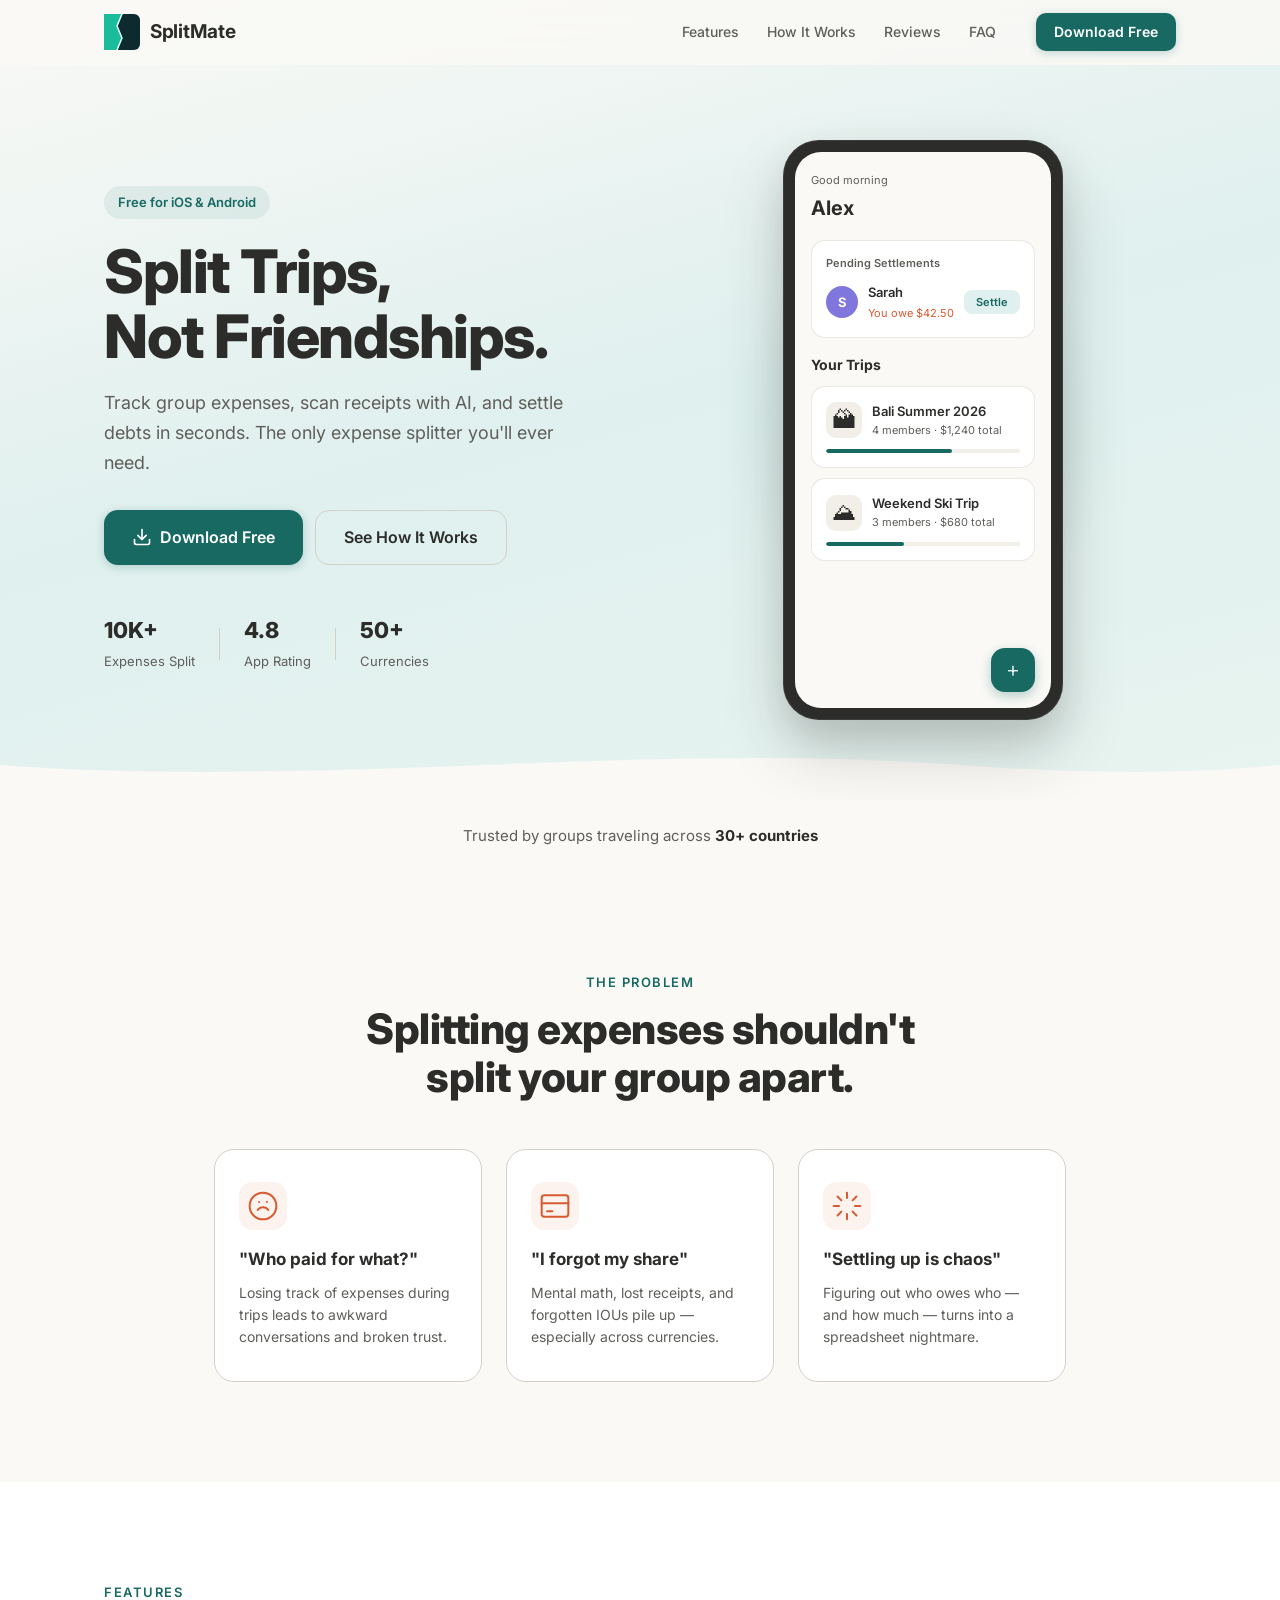
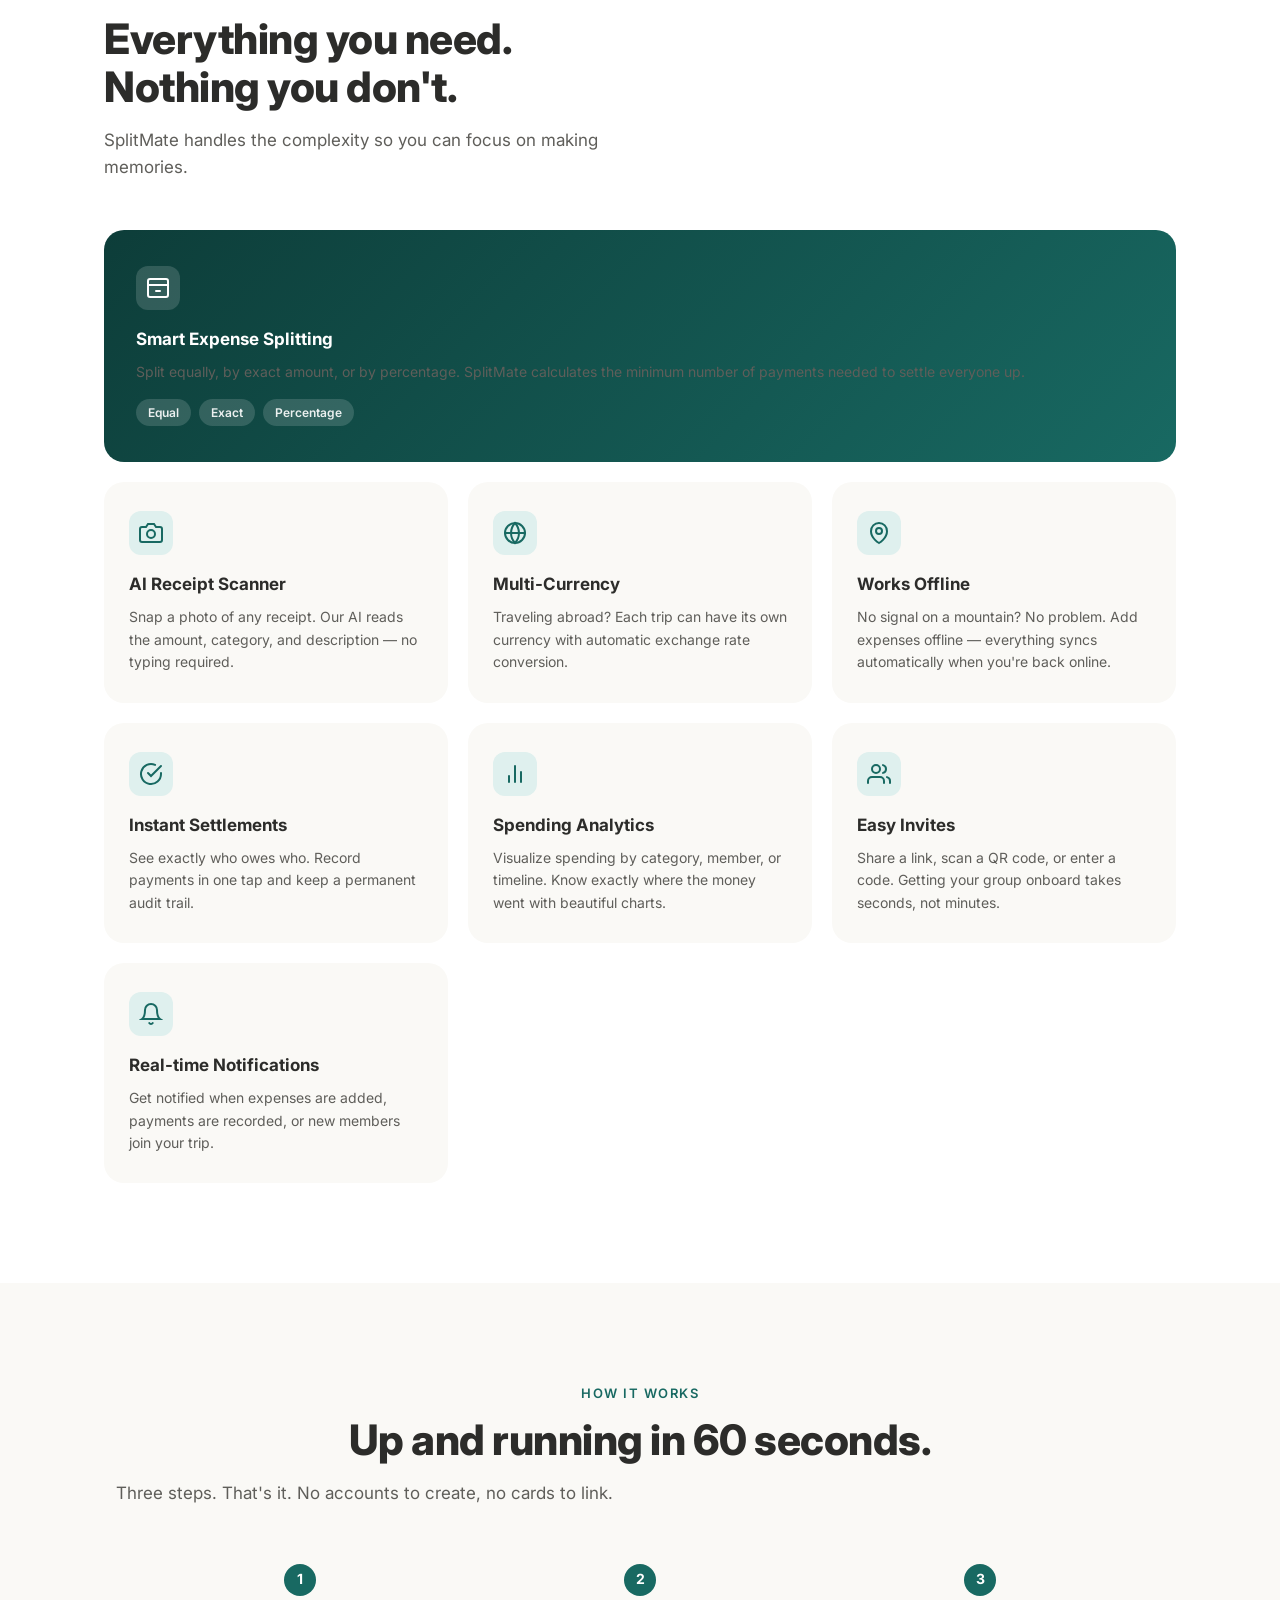
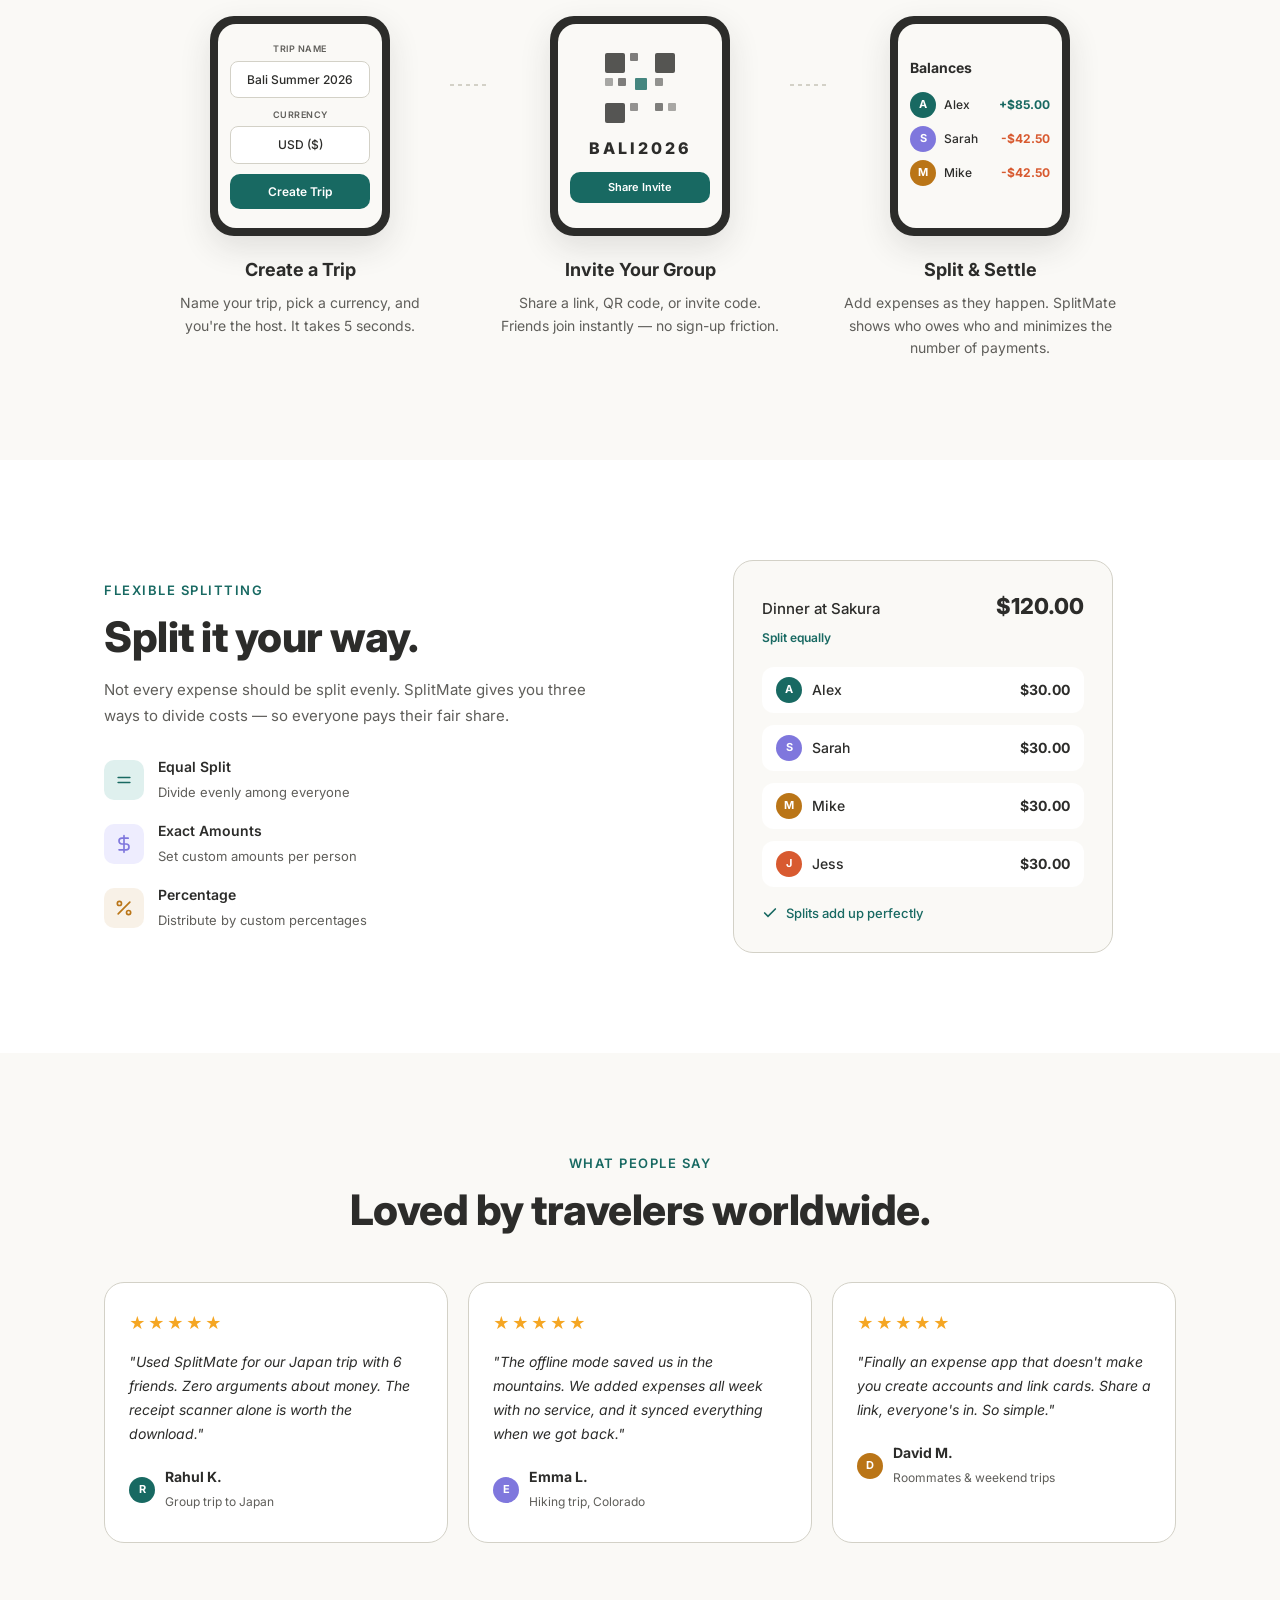
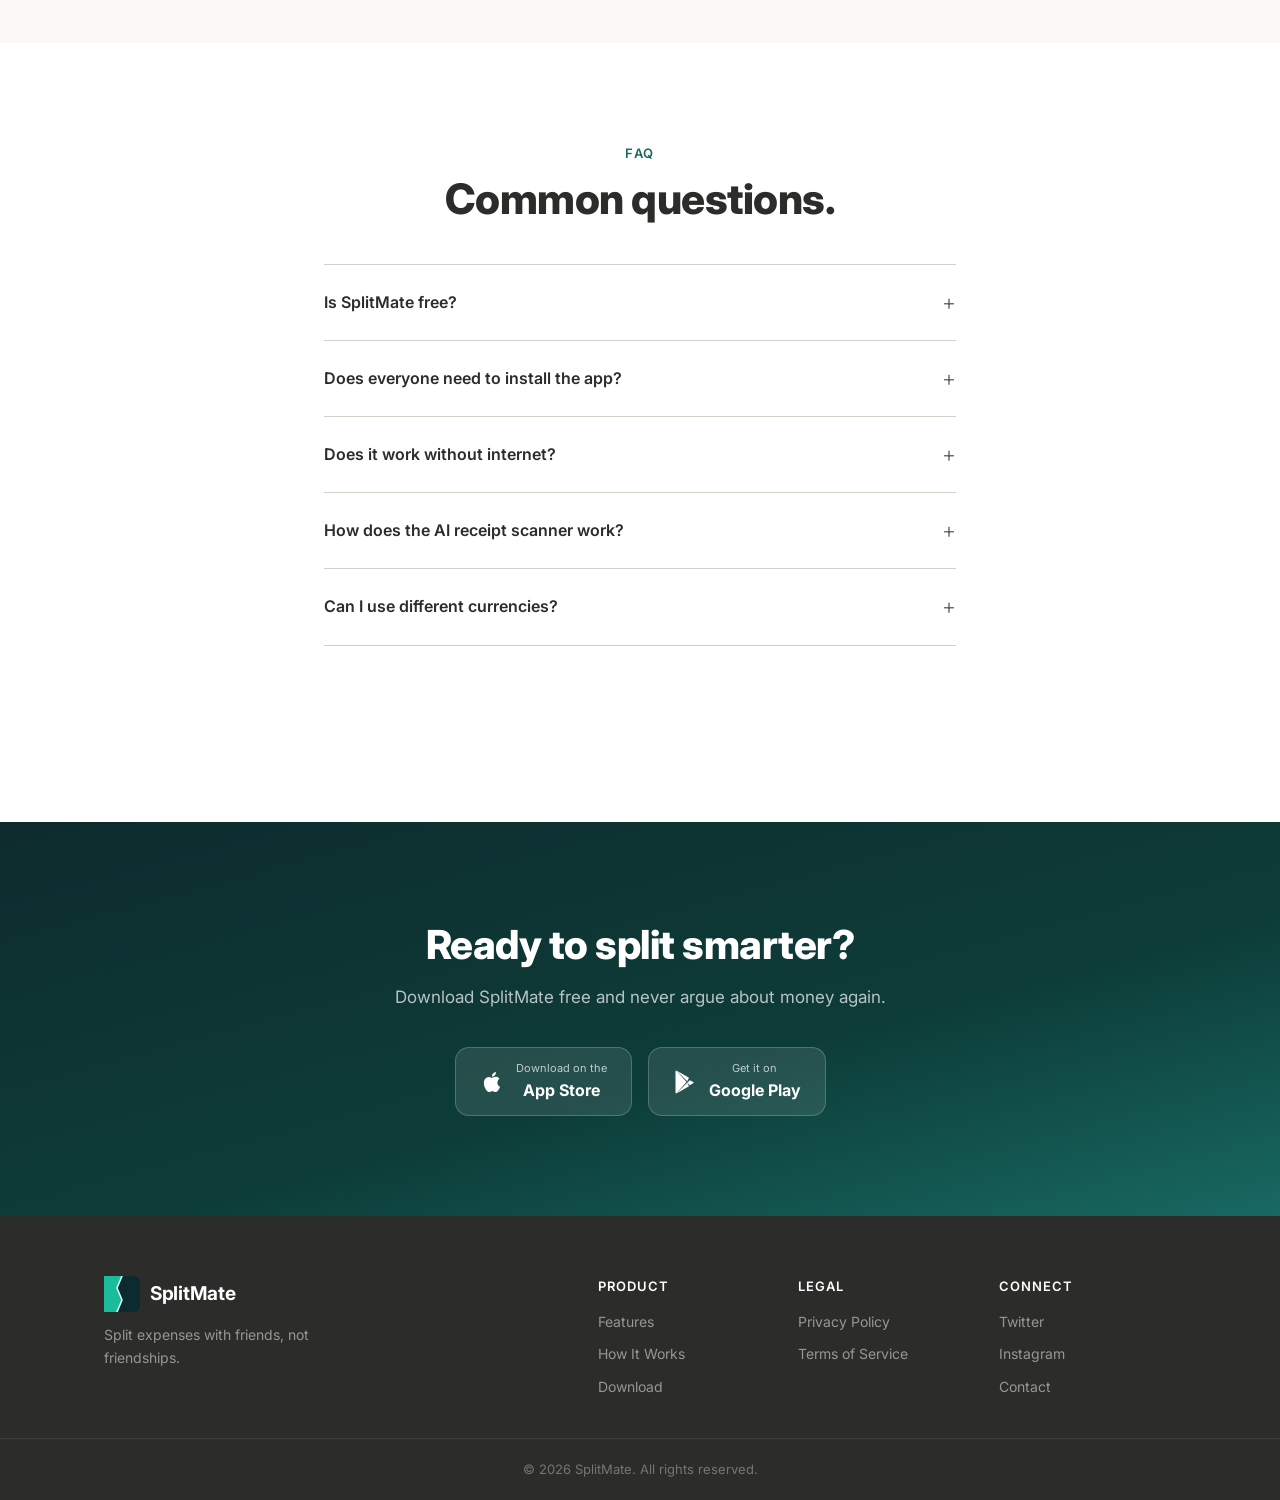
==== commit a921a158: "Add rounded corners to logo SVG, remove container background Co-Authored-By: Claude Opus 4.6 (1M con" ====
--- a/index.html
+++ b/index.html
@@ -70,7 +70,7 @@
       <a href="#" class="logo" aria-label="SplitMate Home">
         <div class="logo-icon">
           <svg width="28" height="28" viewBox="0 0 72 72" xmlns="http://www.w3.org/2000/svg">
-            <rect width="72" height="72" fill="#0D2B2E"/>
+            <rect width="72" height="72" rx="12" fill="#0D2B2E"/>
             <path d="M0,0 L36,0 L26,24 L36,48 L26,72 L0,72Z" fill="#1ABC9C"/>
             <polyline points="36,0 26,24 36,48 26,72" fill="none" stroke="#E8FFFA" stroke-width="3" stroke-linejoin="round" stroke-linecap="round"/>
           </svg>
@@ -568,7 +568,7 @@
       <div class="footer-brand">
         <a href="#" class="logo" aria-label="SplitMate Home">
           <div class="logo-icon">
-            <svg width="24" height="24" viewBox="0 0 72 72" xmlns="http://www.w3.org/2000/svg"><rect width="72" height="72" fill="#0D2B2E"/><path d="M0,0 L36,0 L26,24 L36,48 L26,72 L0,72Z" fill="#1ABC9C"/><polyline points="36,0 26,24 36,48 26,72" fill="none" stroke="#E8FFFA" stroke-width="3" stroke-linejoin="round" stroke-linecap="round"/></svg>
+            <svg width="24" height="24" viewBox="0 0 72 72" xmlns="http://www.w3.org/2000/svg"><rect width="72" height="72" rx="12" fill="#0D2B2E"/><path d="M0,0 L36,0 L26,24 L36,48 L26,72 L0,72Z" fill="#1ABC9C"/><polyline points="36,0 26,24 36,48 26,72" fill="none" stroke="#E8FFFA" stroke-width="3" stroke-linejoin="round" stroke-linecap="round"/></svg>
           </div>
           <span class="logo-text">SplitMate</span>
         </a>
--- a/style.css
+++ b/style.css
@@ -142,11 +142,12 @@
 .logo-icon {
   width: 36px;
   height: 36px;
-  border-radius: 8px;
-  display: flex;
-  align-items: center;
-  justify-content: center;
-  overflow: hidden;
+  border-radius: 0;
+  background: none;
+  display: flex;
+  align-items: center;
+  justify-content: center;
+  overflow: visible;
 }
 .logo-icon svg {
   width: 100%;
@@ -969,7 +970,7 @@
   padding-bottom: 40px;
 }
 .footer .logo { margin-bottom: 12px; }
-.footer .logo-icon { border-radius: 8px; }
+.footer .logo-icon { border-radius: 0; background: none; }
 .footer .logo-text { color: var(--white); }
 .footer-brand p {
   font-size: 14px;
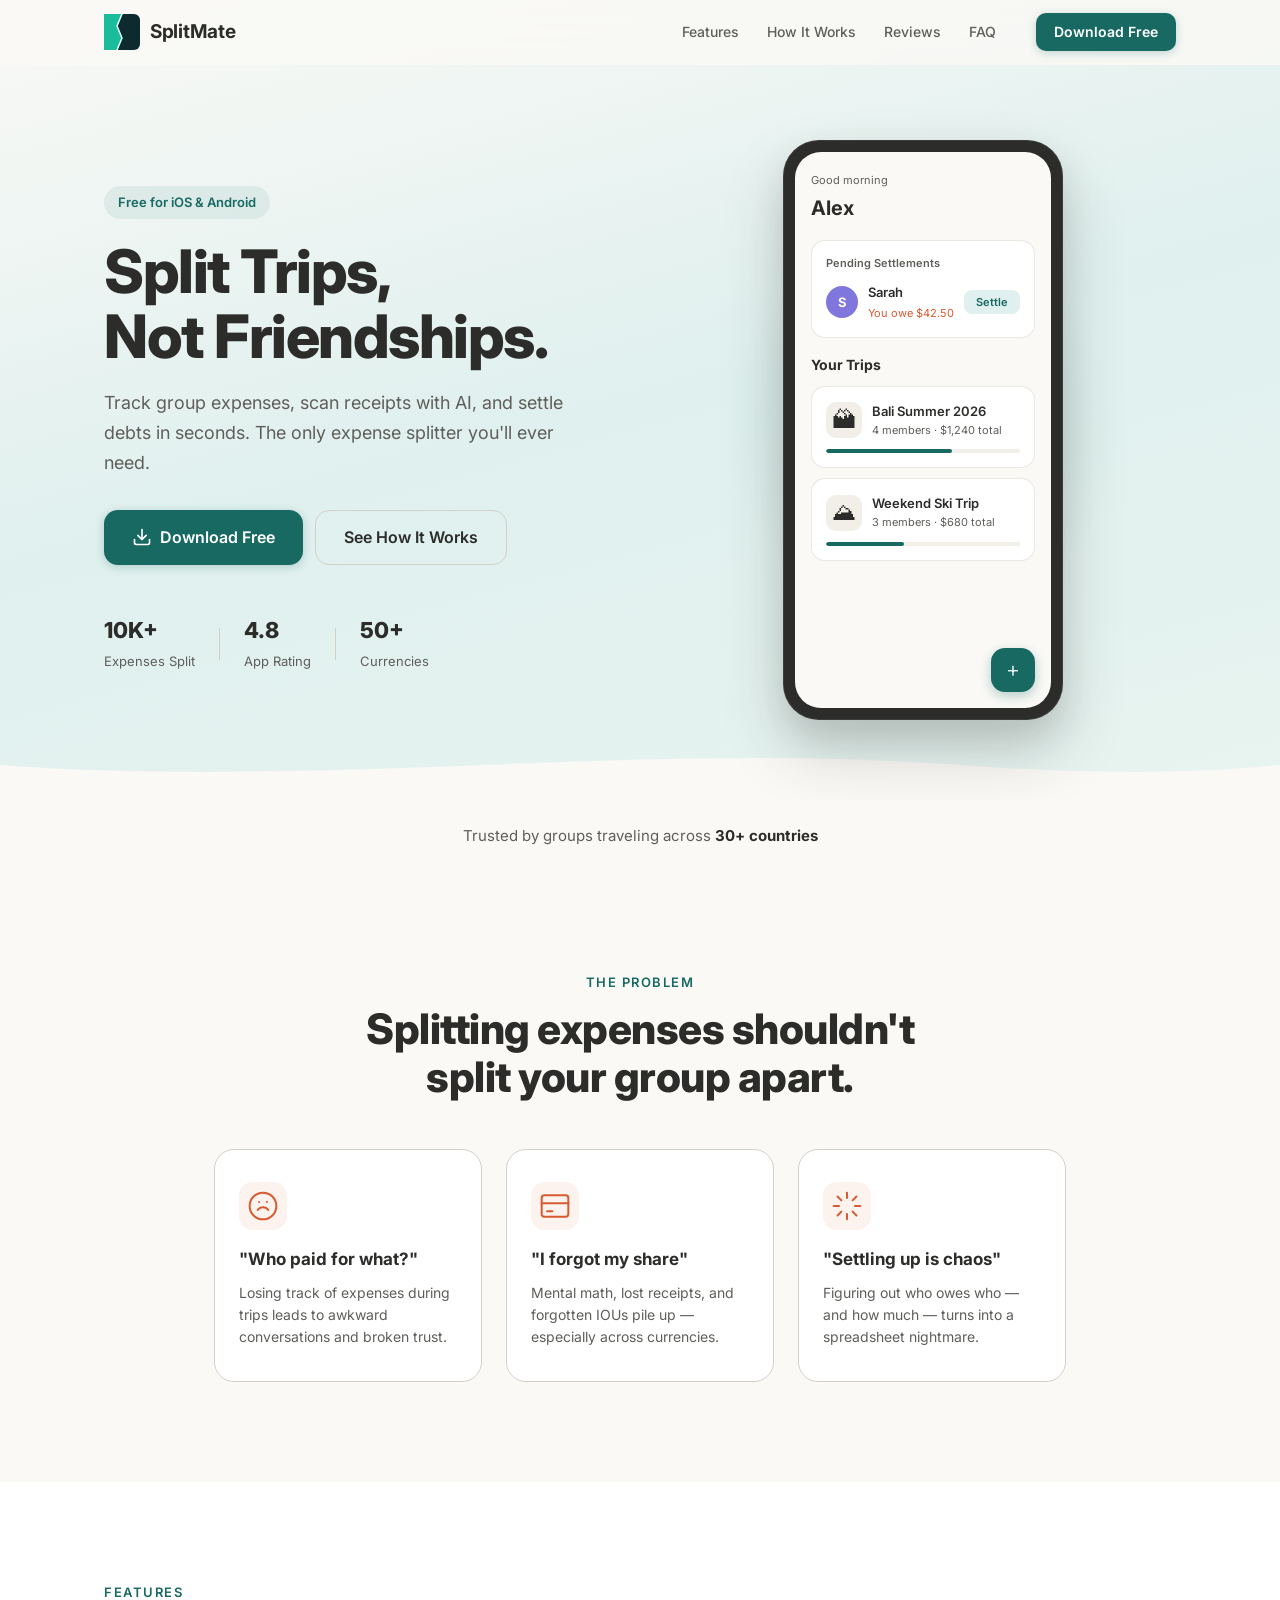
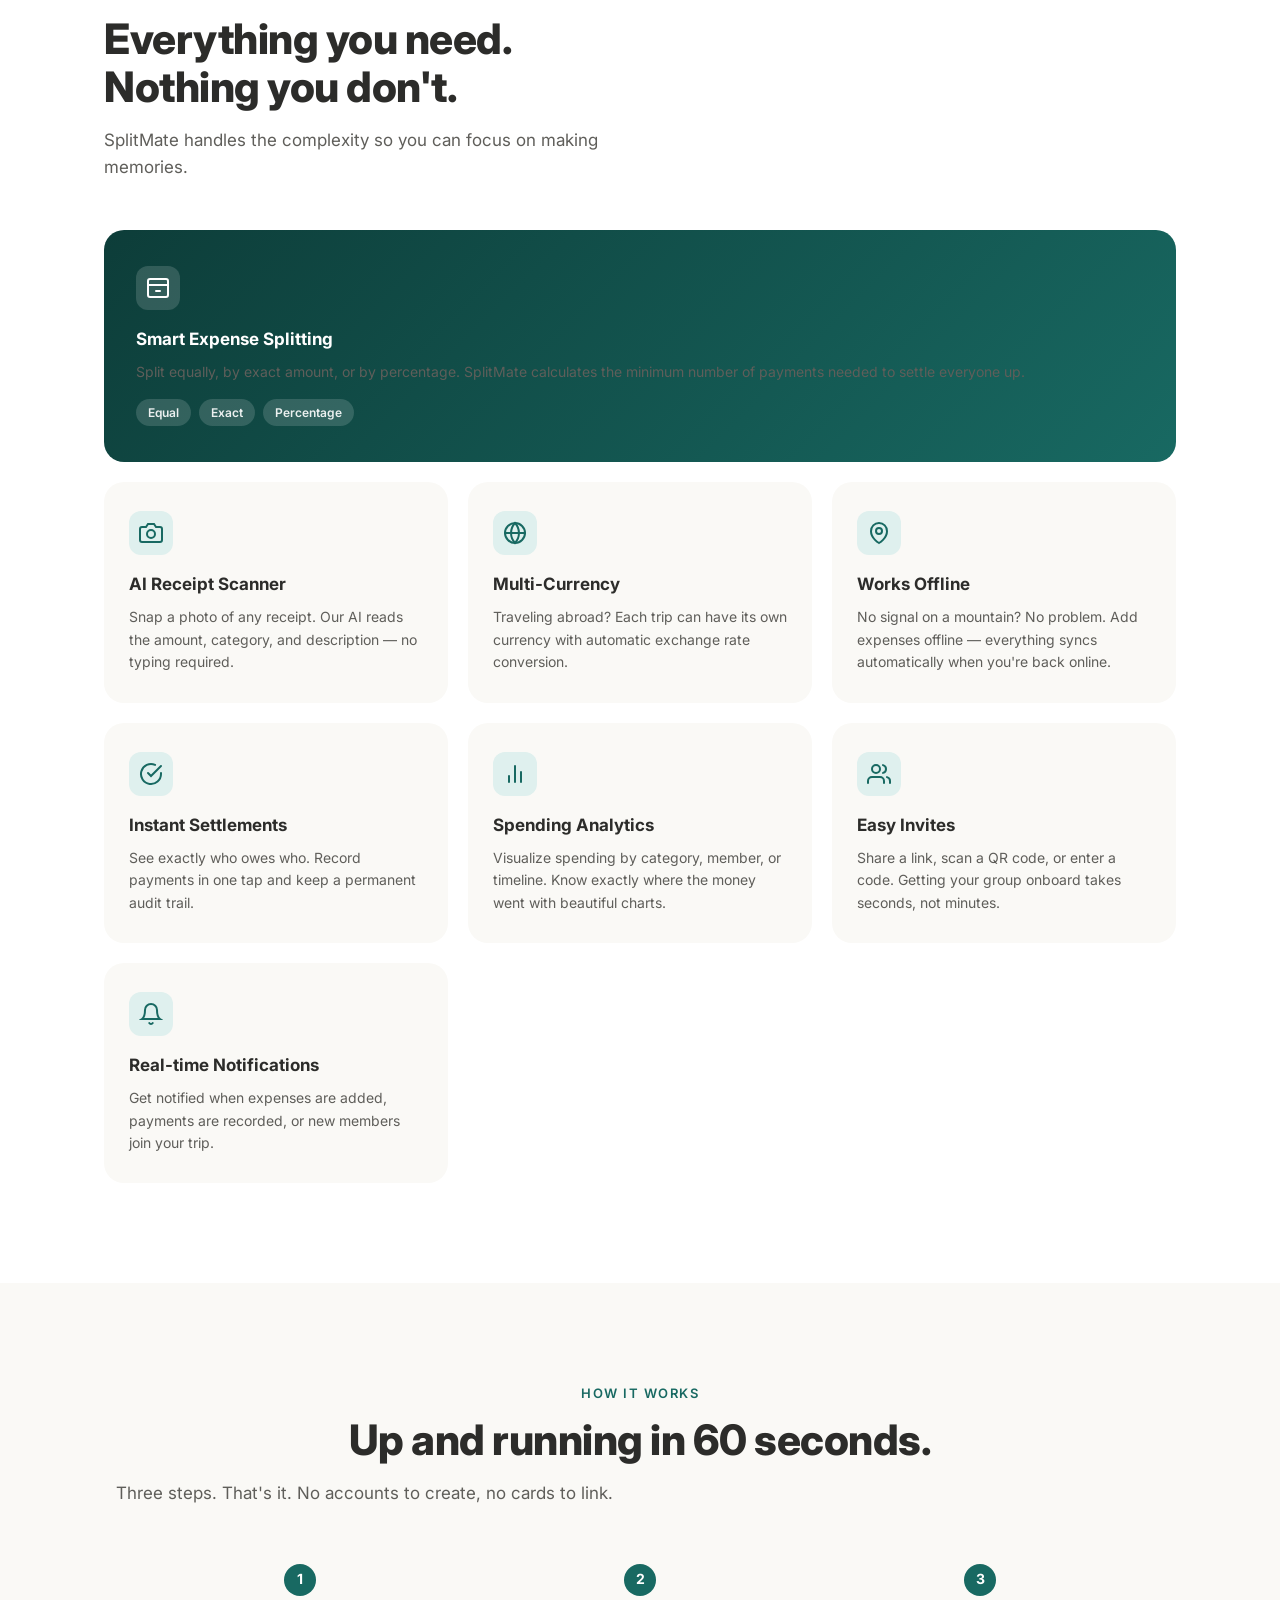
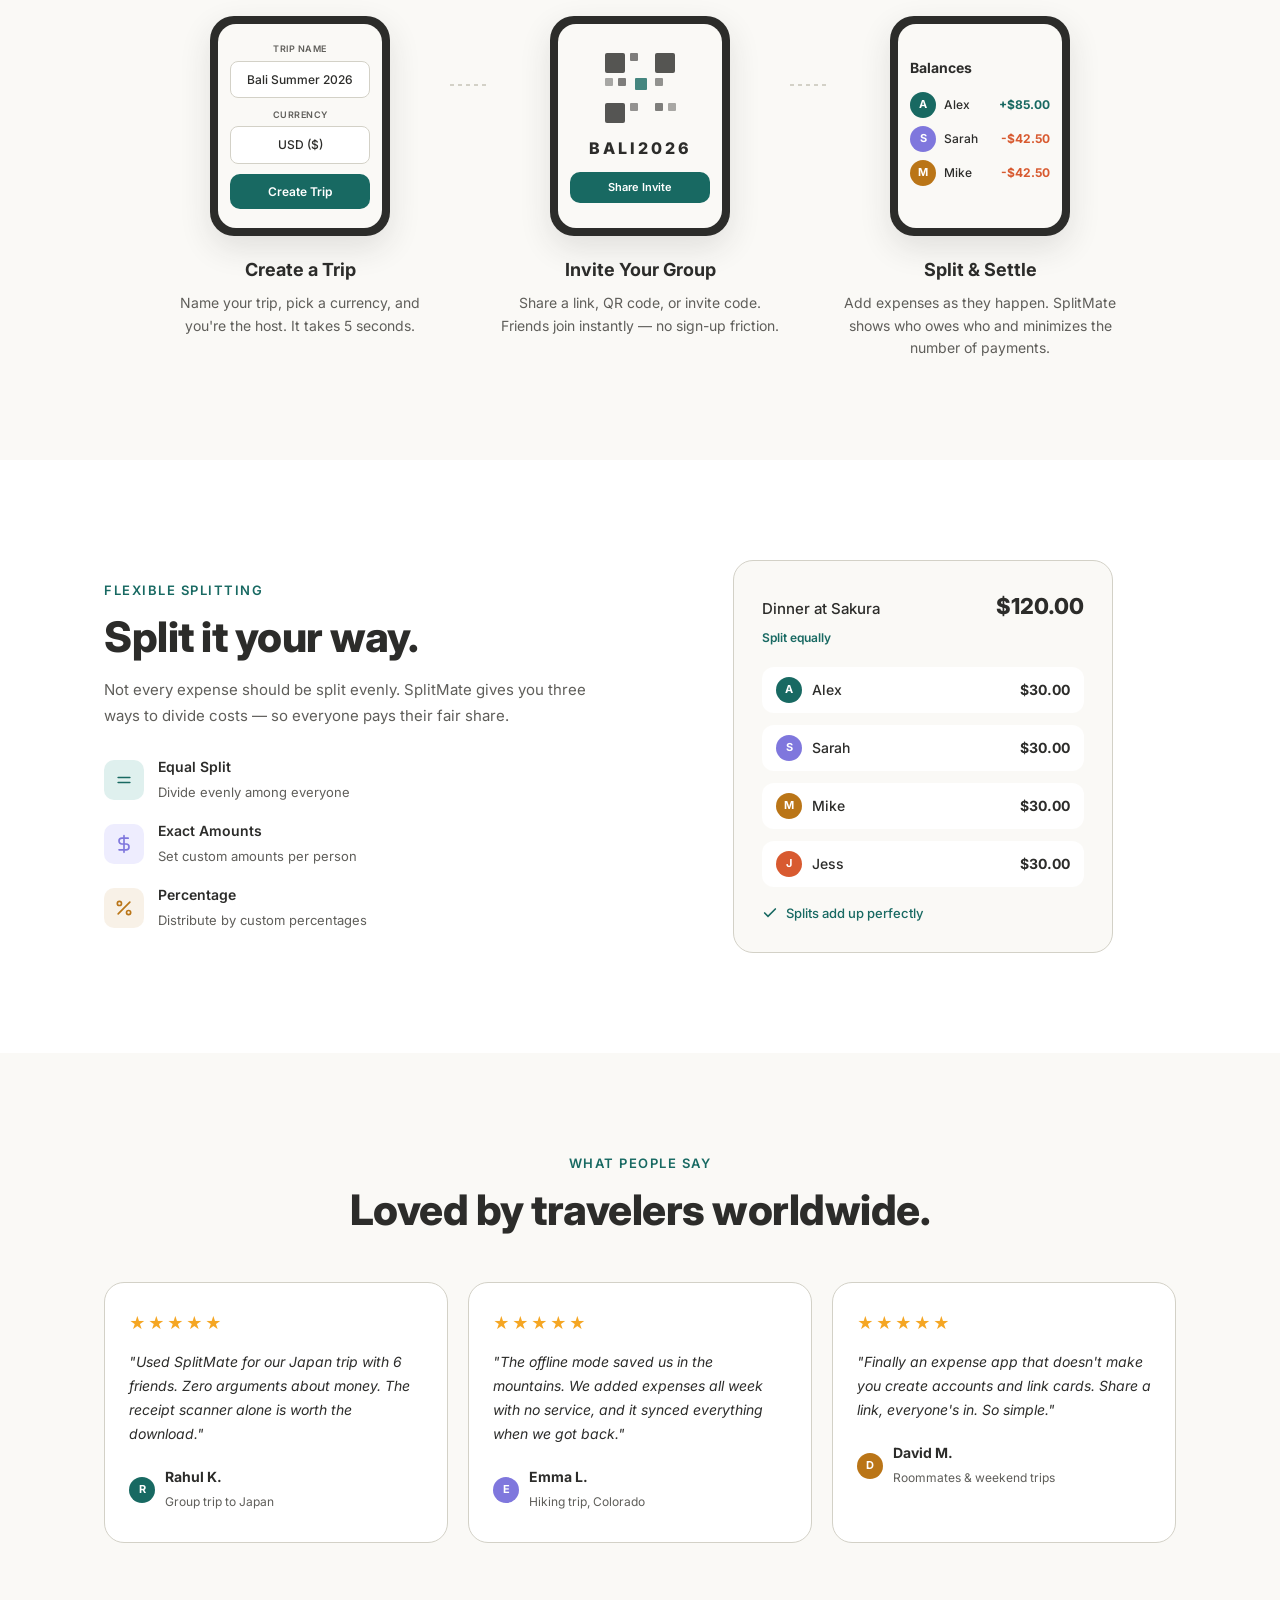
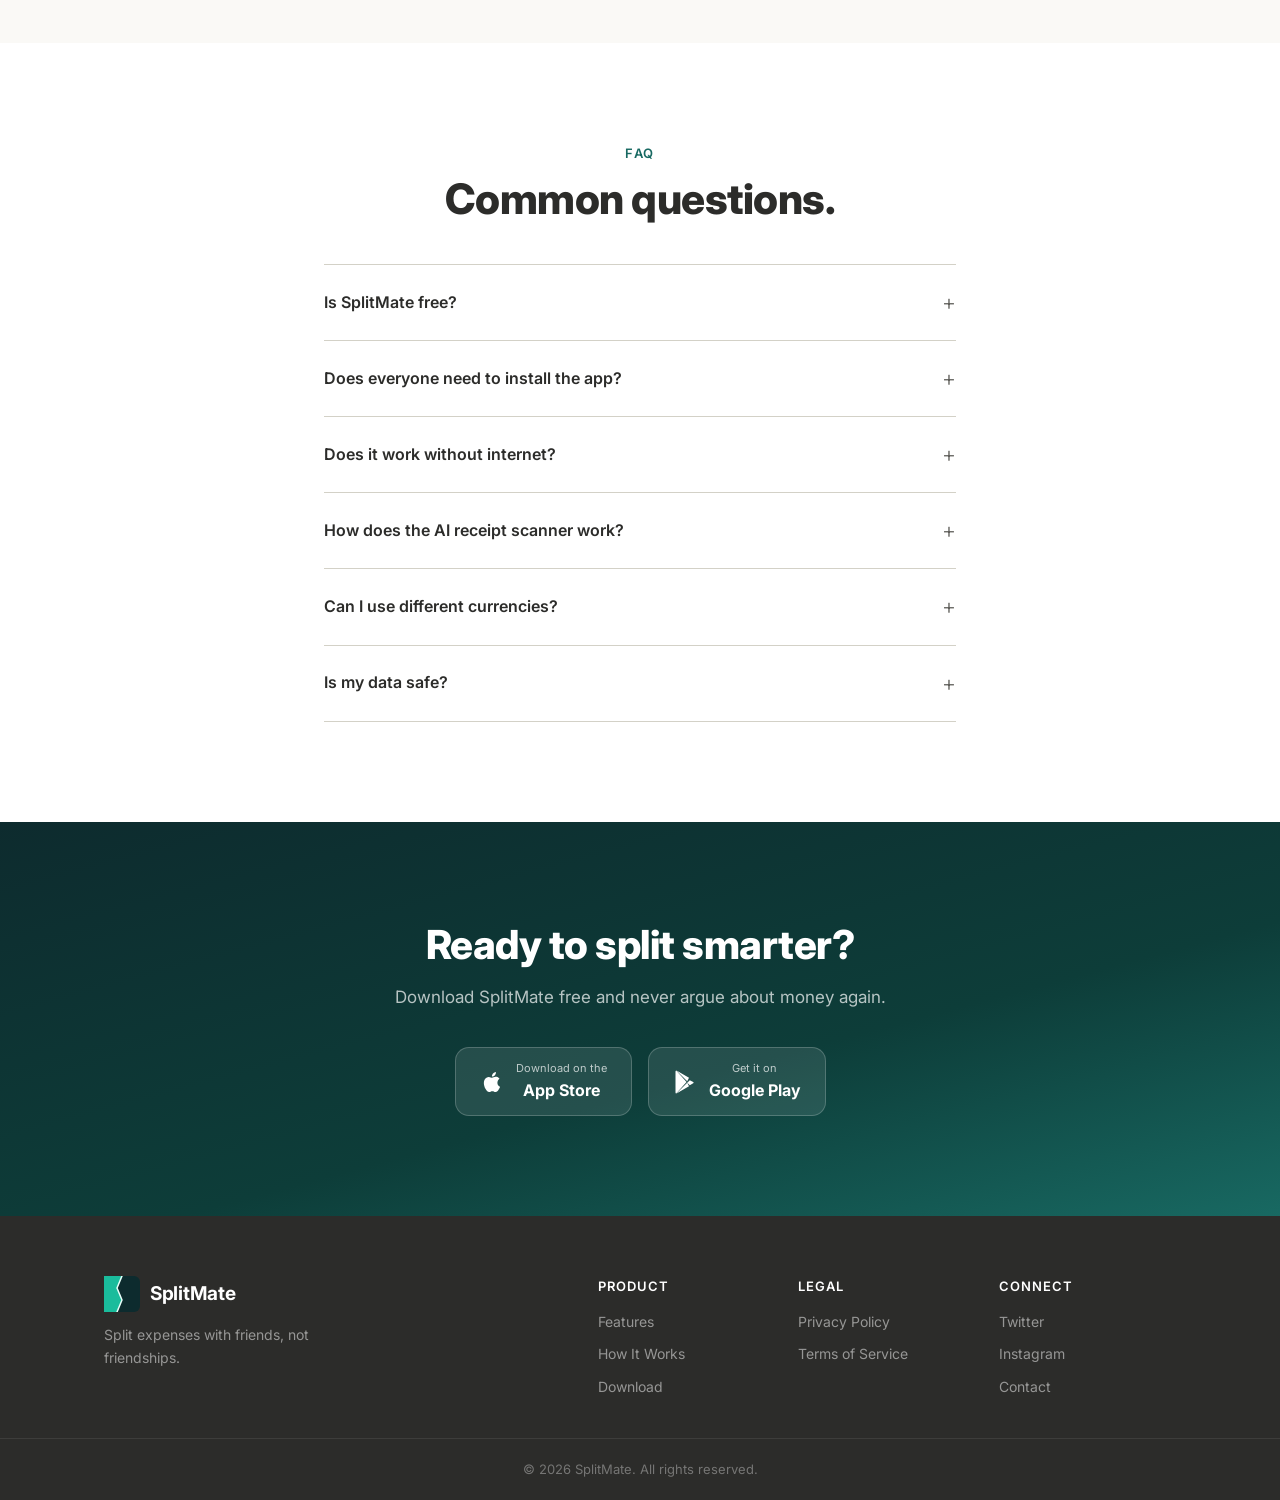
==== commit e643191a: "Add privacy policy page and link from footer Co-Authored-By: Claude Opus 4.6 (1M context) <noreply@a" ====
--- a/index.html
+++ b/index.html
@@ -583,8 +583,8 @@
         </div>
         <div class="footer-col">
           <strong>Legal</strong>
-          <a href="#">Privacy Policy</a>
-          <a href="#">Terms of Service</a>
+          <a href="/privacy.html">Privacy Policy</a>
+          <a href="/terms.html">Terms of Service</a>
         </div>
         <div class="footer-col">
           <strong>Connect</strong>
--- a/style.css
+++ b/style.css
@@ -521,7 +521,7 @@
   border: none;
   padding: 36px 32px;
 }
-.feature-highlight p { color: rgba(255,255,255,0.8); }
+.feature-highlight p { color: rgba(255,255,255,0.95); }
 .feature-highlight .feature-icon-wrap { background: rgba(255,255,255,0.15); color: white; }
 
 .feature-icon-wrap {
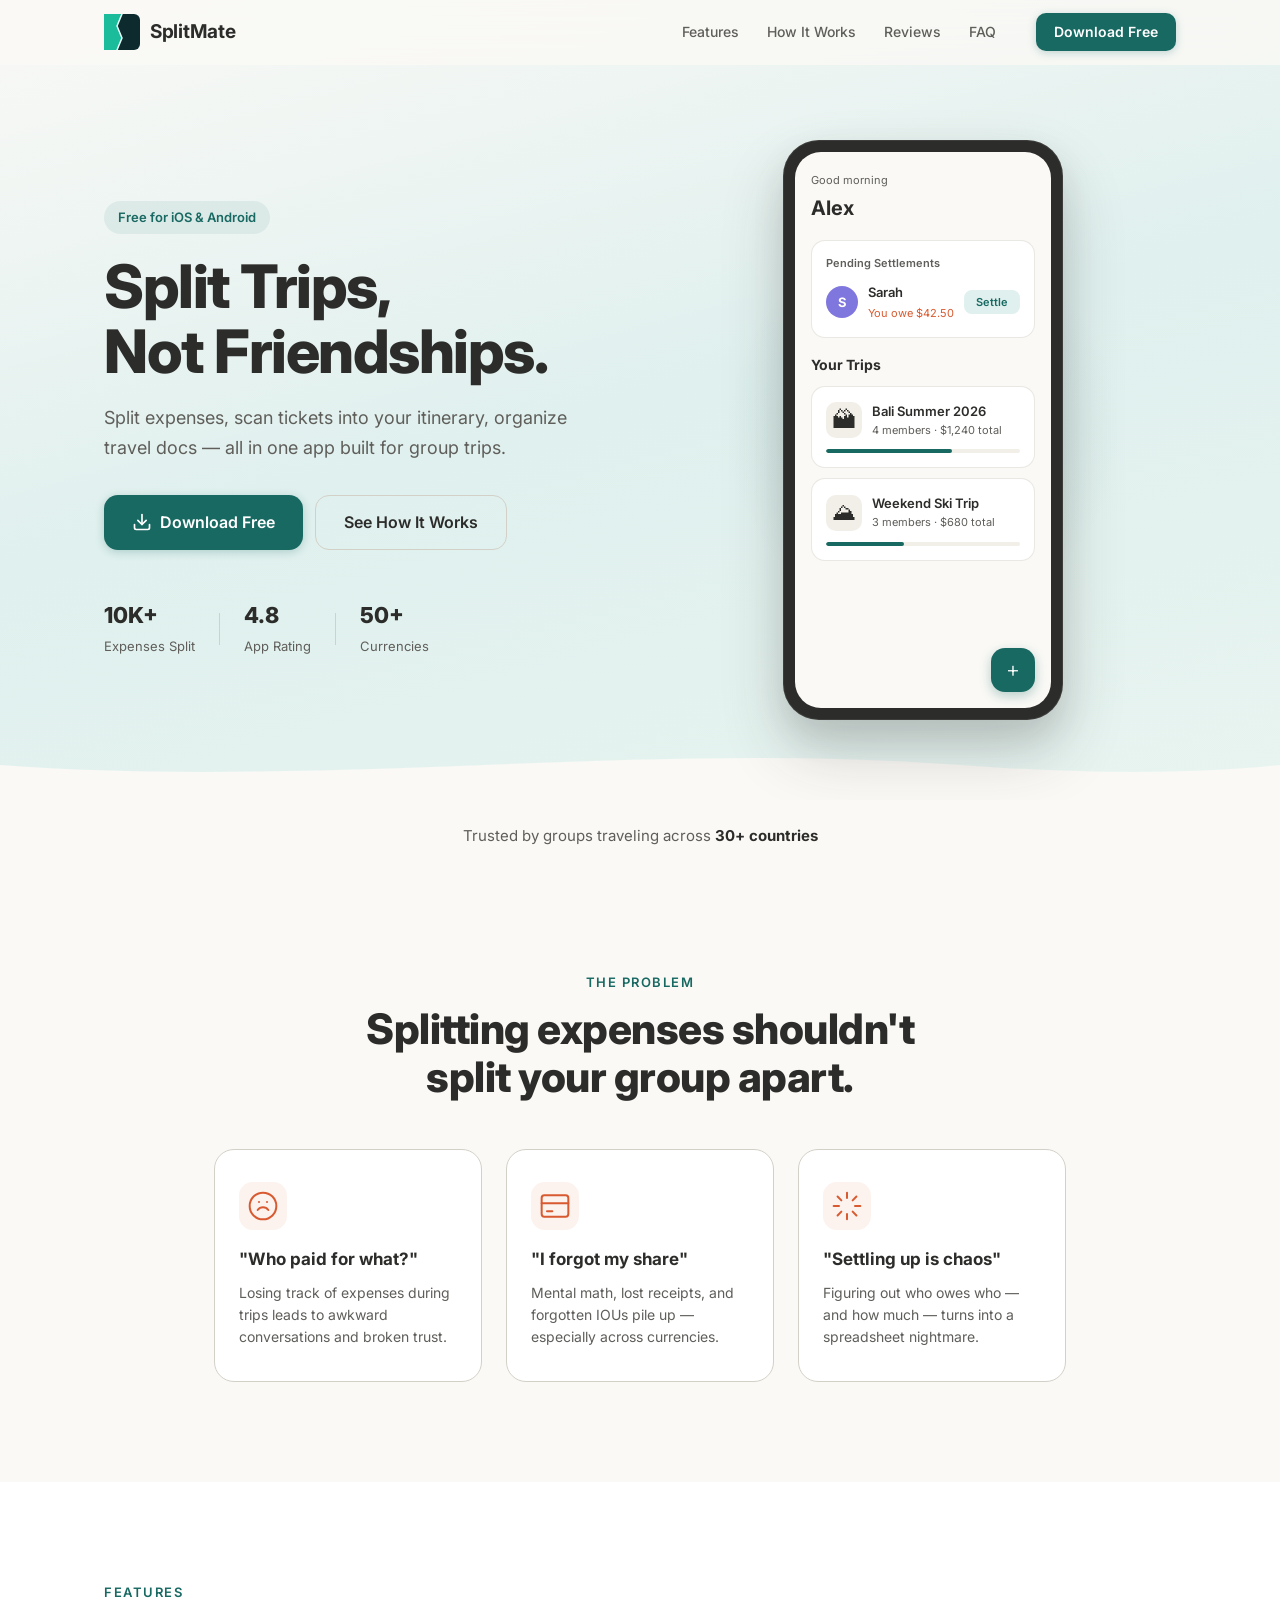
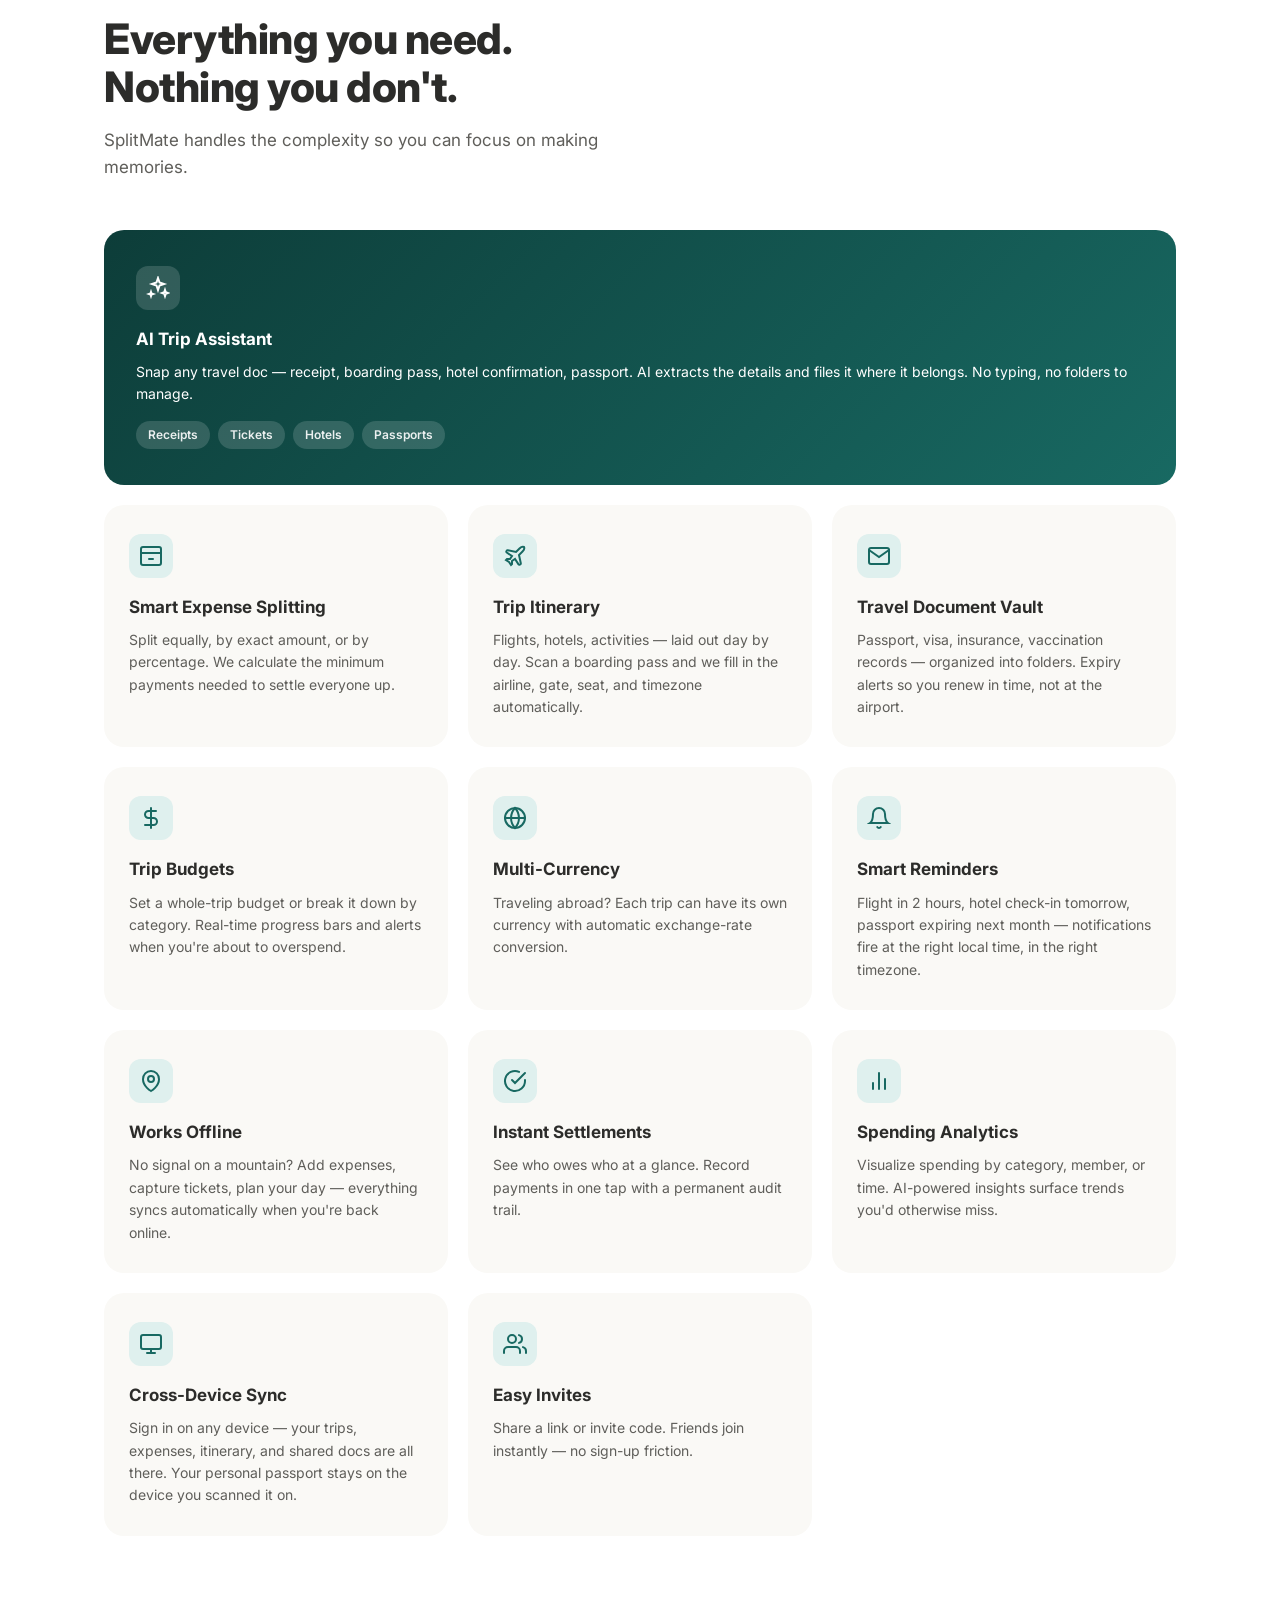
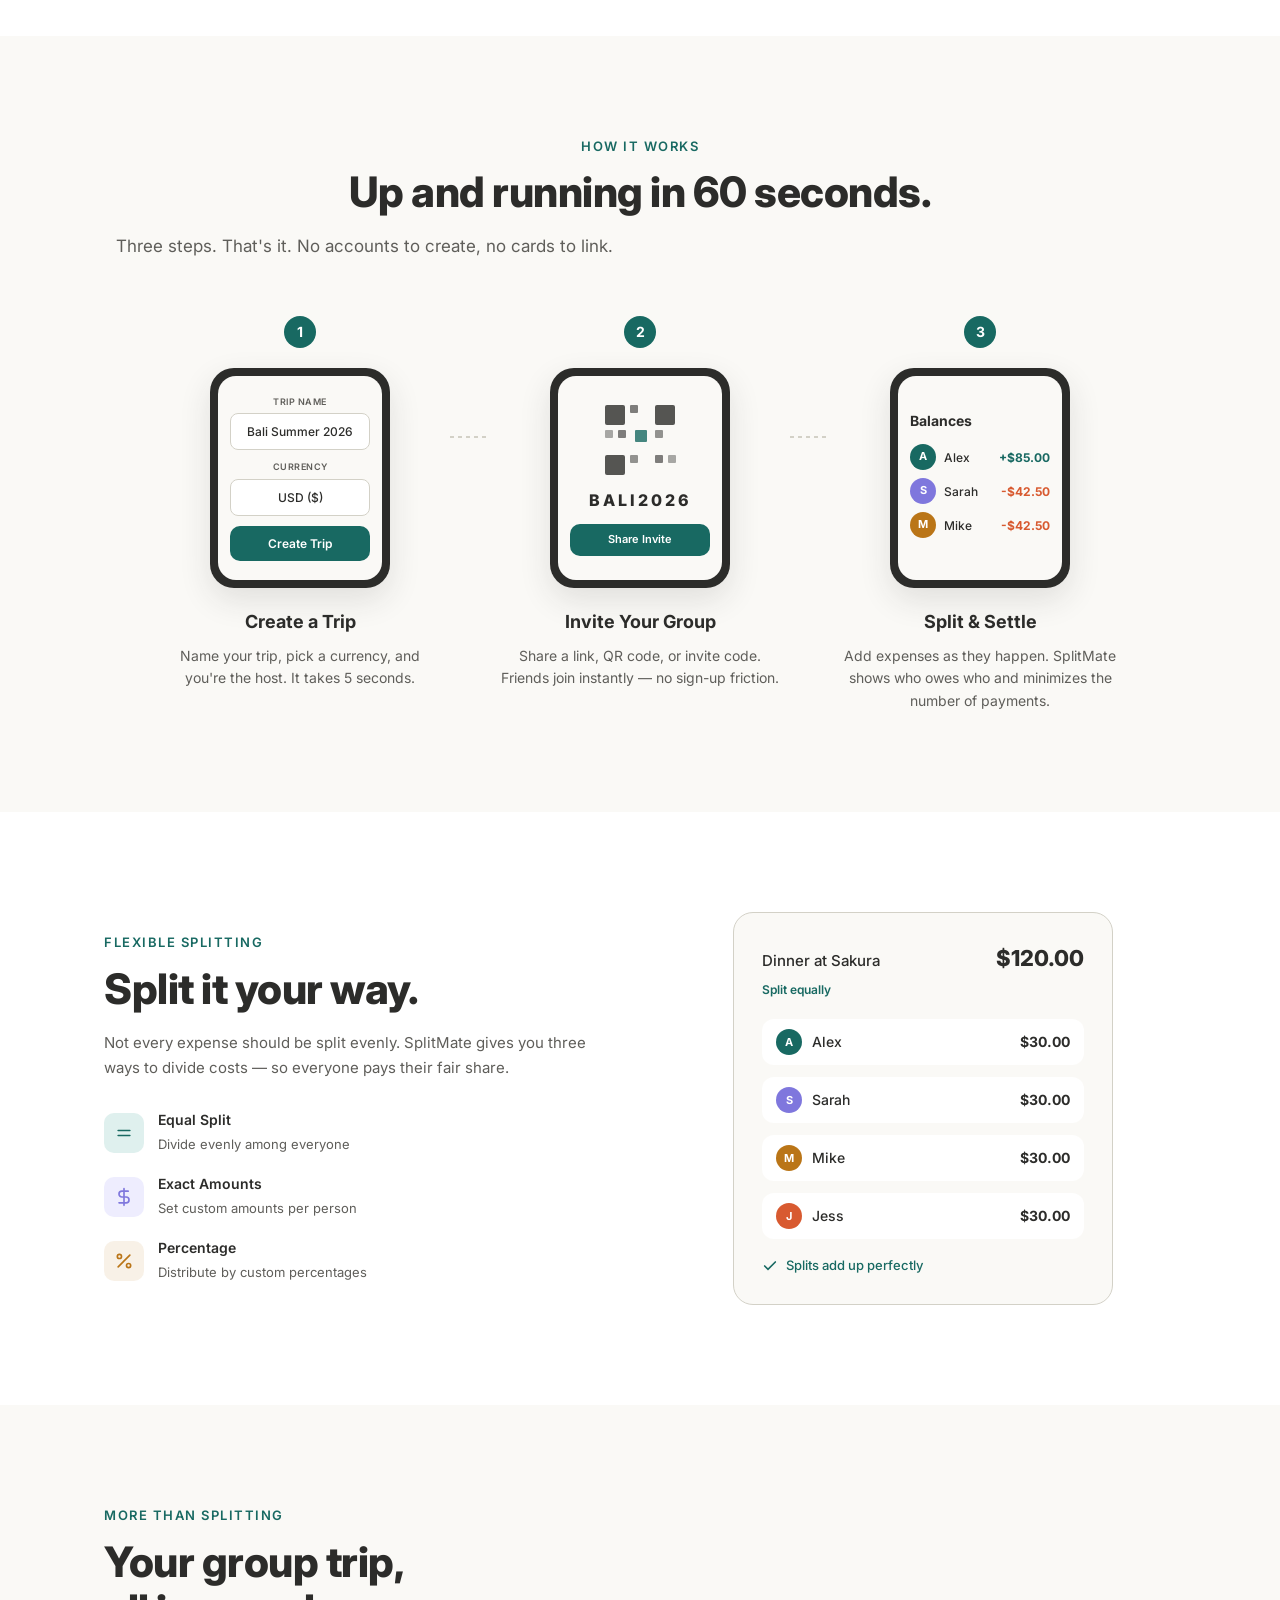
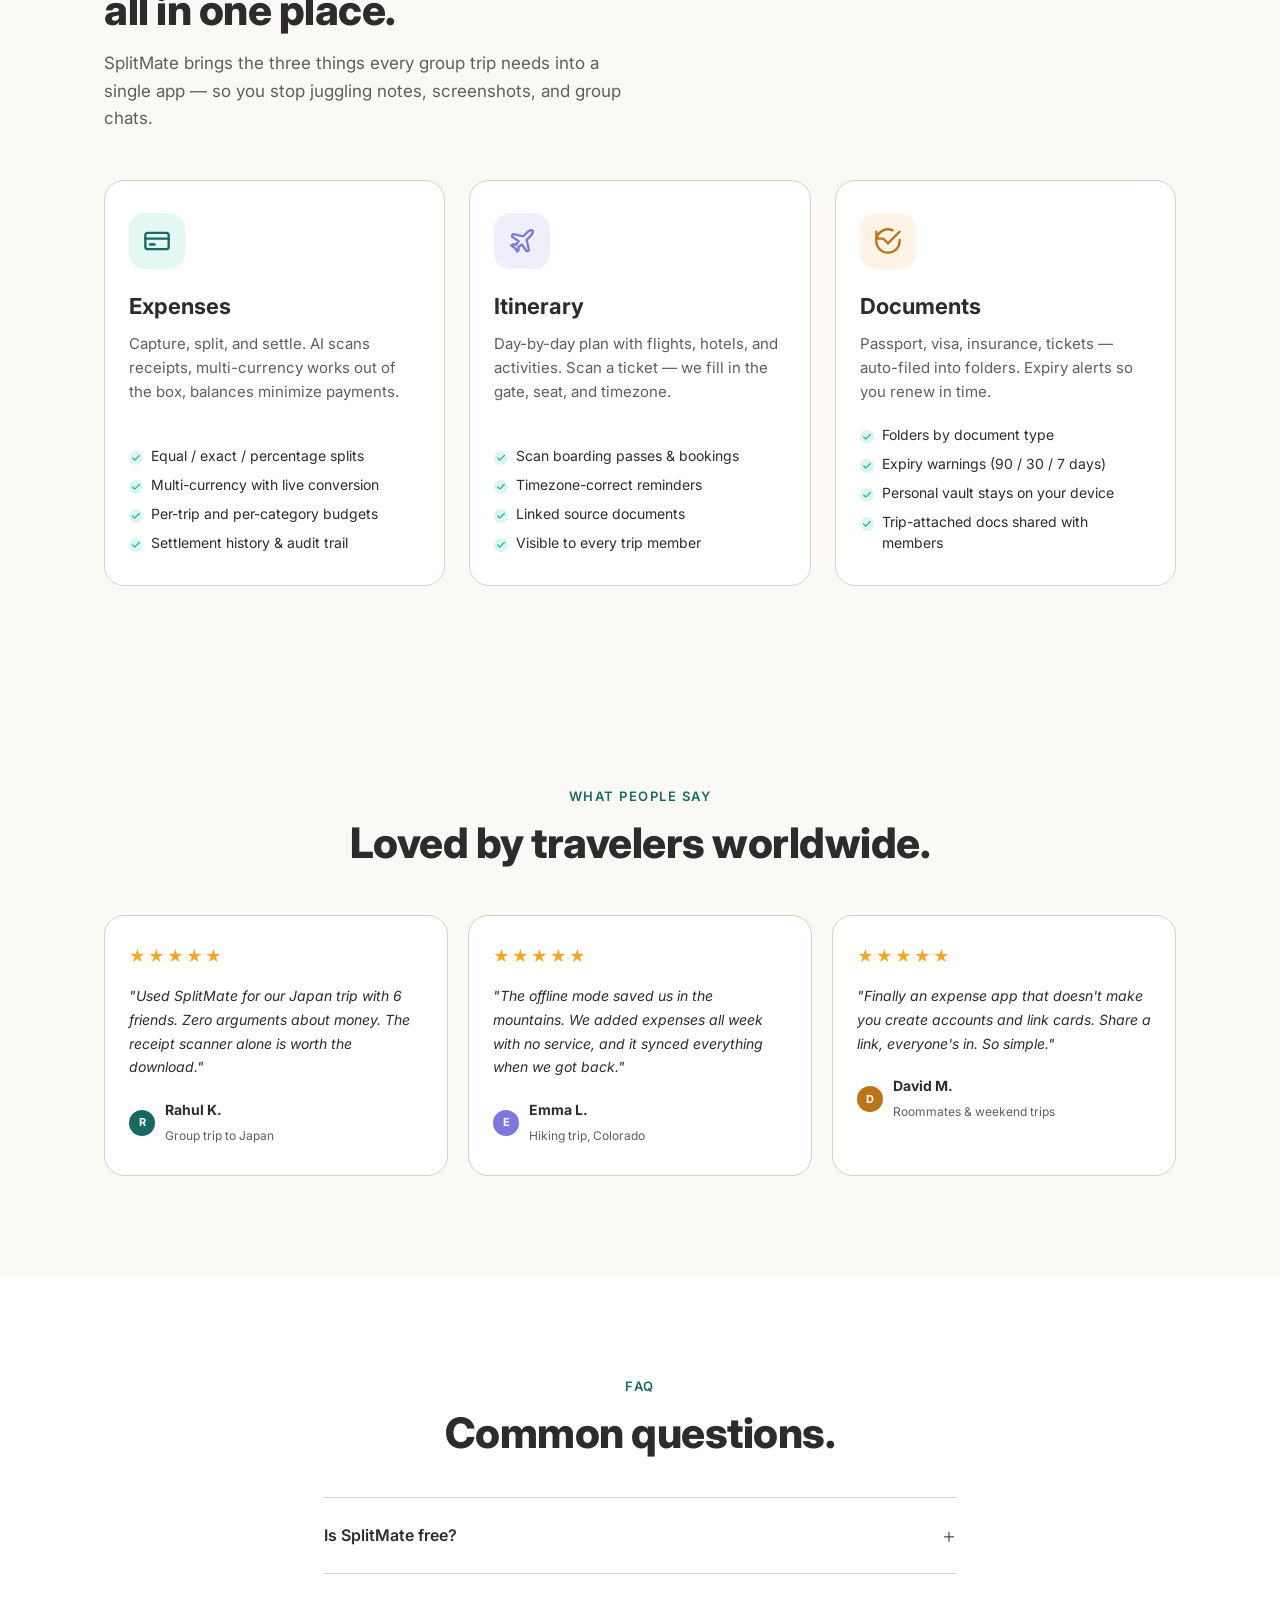
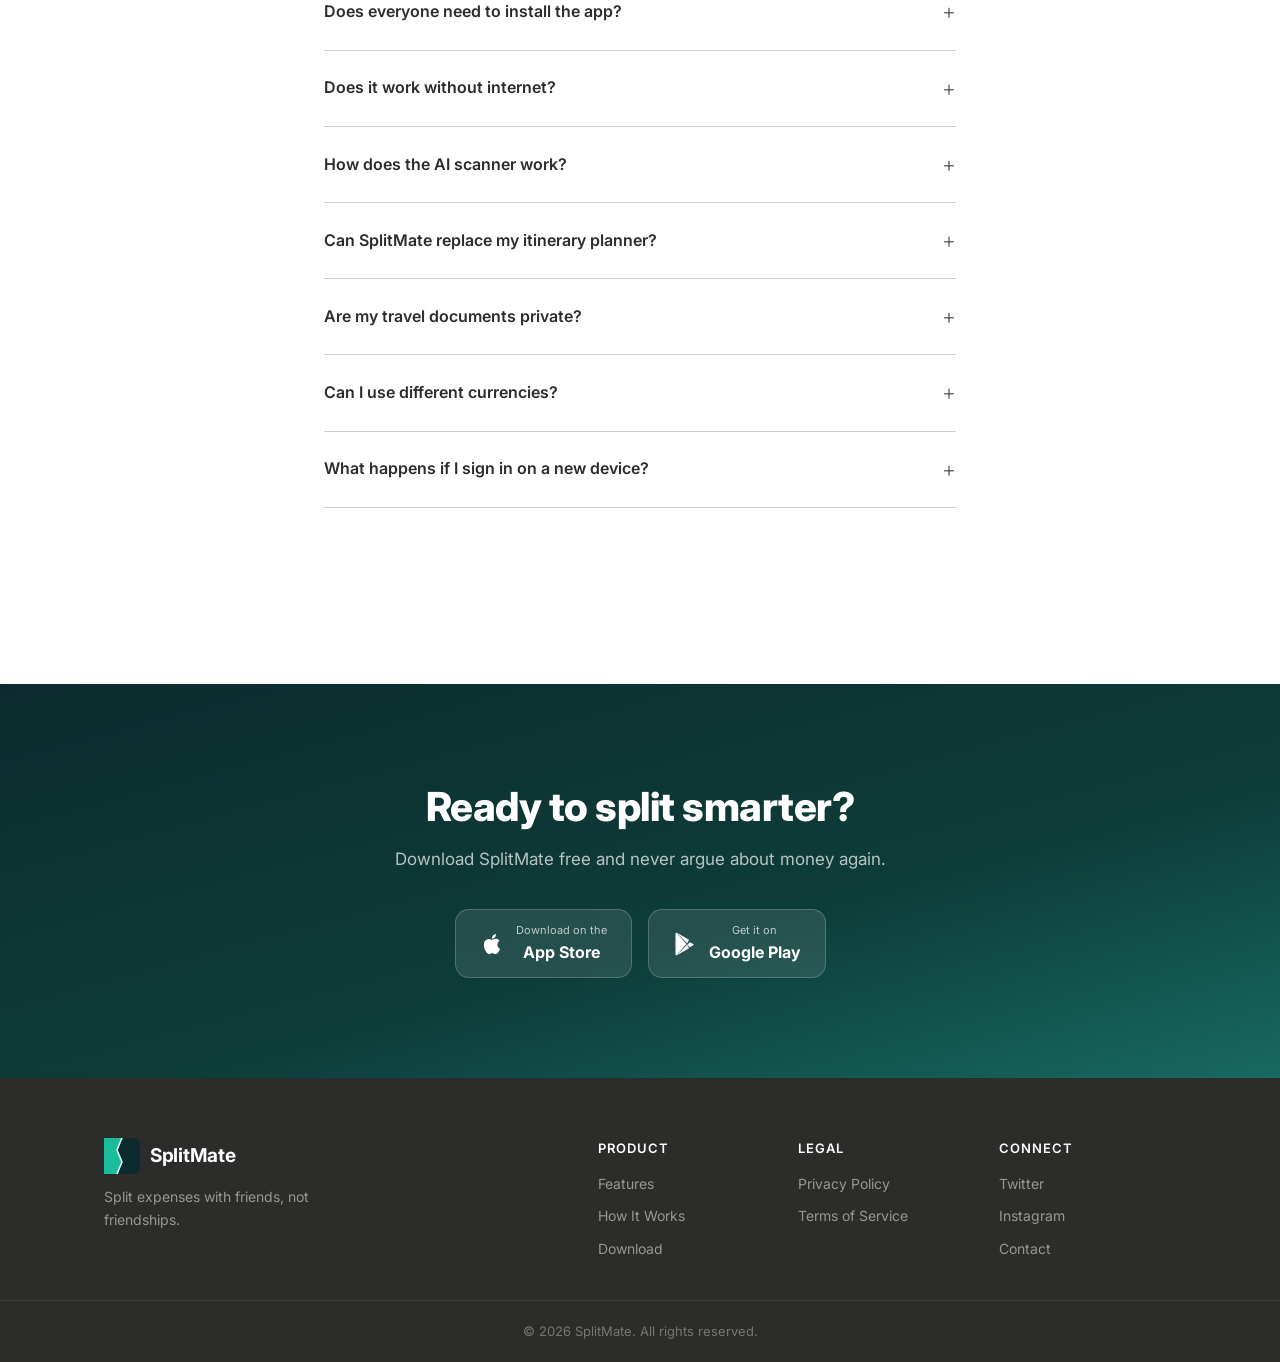
==== commit 51e1665d: "Expand landing page for trip OS scope - Add new feature cards: AI Trip Assistant, Trip Itinerary, Tr" ====
--- a/index.html
+++ b/index.html
@@ -5,9 +5,9 @@
   <meta name="viewport" content="width=device-width, initial-scale=1.0">
 
   <!-- Primary SEO -->
-  <title>SplitMate — Split Expenses With Friends | Group Trip Expense Tracker</title>
-  <meta name="description" content="SplitMate makes splitting trip expenses effortless. Track group spending, scan receipts with AI, settle debts instantly, and never let money ruin friendships. Free for iOS & Android.">
-  <meta name="keywords" content="expense splitter, split bills, group expenses, trip expense tracker, travel expense app, split costs, settle debts, receipt scanner, group travel app, splitmate">
+  <title>SplitMate — Group Trip Companion | Split Expenses, Plan Itinerary, Manage Travel Docs</title>
+  <meta name="description" content="The all-in-one app for group trips. Split expenses with AI receipt scanning, capture flights and hotel bookings into your itinerary, organize travel documents like passports and visas, and settle debts instantly. Free for iOS & Android.">
+  <meta name="keywords" content="expense splitter, group trip app, travel itinerary planner, passport vault, boarding pass scanner, hotel booking tracker, split bills, settle debts, AI receipt scanner, travel document organizer, splitmate">
   <meta name="author" content="SplitMate">
   <meta name="robots" content="index, follow">
   <link rel="canonical" href="https://splitmate.live">
@@ -16,7 +16,7 @@
   <meta property="og:type" content="website">
   <meta property="og:url" content="https://splitmate.live">
   <meta property="og:title" content="SplitMate — Split Trips, Not Friendships">
-  <meta property="og:description" content="The simplest way to split expenses with friends. Track spending, scan receipts, settle debts — all in one beautiful app.">
+  <meta property="og:description" content="Split expenses, plan itineraries, organize travel docs. The all-in-one companion for group trips. Free on iOS & Android.">
   <meta property="og:image" content="https://splitmate.live/og-image.png">
   <meta property="og:site_name" content="SplitMate">
 
@@ -24,7 +24,7 @@
   <meta name="twitter:card" content="summary_large_image">
   <meta name="twitter:url" content="https://splitmate.live">
   <meta name="twitter:title" content="SplitMate — Split Trips, Not Friendships">
-  <meta name="twitter:description" content="The simplest way to split expenses with friends. Track spending, scan receipts, settle debts — all in one beautiful app.">
+  <meta name="twitter:description" content="Split expenses, plan itineraries, organize travel docs. The all-in-one companion for group trips. Free on iOS & Android.">
   <meta name="twitter:image" content="https://splitmate.live/og-image.png">
 
   <!-- Favicon -->
@@ -39,8 +39,8 @@
     "@type": "MobileApplication",
     "name": "SplitMate",
     "operatingSystem": "iOS, Android",
-    "applicationCategory": "FinanceApplication",
-    "description": "Split trip expenses effortlessly with friends. Track group spending, scan receipts with AI, and settle debts instantly.",
+    "applicationCategory": "TravelApplication",
+    "description": "All-in-one group trip companion: split expenses, plan flights and hotels, organize travel documents like passports and visas, and settle debts instantly.",
     "url": "https://splitmate.live",
     "offers": {
       "@type": "Offer",
@@ -96,7 +96,7 @@
       <div class="hero-content">
         <div class="hero-badge">Free for iOS & Android</div>
         <h1>Split Trips,<br>Not Friendships.</h1>
-        <p class="hero-sub">Track group expenses, scan receipts with AI, and settle debts in seconds. The only expense splitter you'll ever need.</p>
+        <p class="hero-sub">Split expenses, scan tickets into your itinerary, organize travel docs — all in one app built for group trips.</p>
         <div class="hero-actions">
           <a href="#download" class="btn btn-primary btn-lg">
             <svg width="20" height="20" viewBox="0 0 24 24" fill="none" stroke="currentColor" stroke-width="2" stroke-linecap="round" stroke-linejoin="round"><path d="M21 15v4a2 2 0 0 1-2 2H5a2 2 0 0 1-2-2v-4"/><polyline points="7 10 12 15 17 10"/><line x1="12" y1="15" x2="12" y2="3"/></svg>
@@ -229,23 +229,48 @@
       <div class="features-grid">
         <div class="feature-card feature-highlight">
           <div class="feature-icon-wrap">
+            <svg width="24" height="24" viewBox="0 0 24 24" fill="none" stroke="currentColor" stroke-width="2" stroke-linecap="round"><path d="M12 2l1.5 4.5L18 8l-4.5 1.5L12 14l-1.5-4.5L6 8l4.5-1.5z"/><path d="M19 14l.7 2.1L22 17l-2.3.9L19 20l-.7-2.1L16 17l2.3-.9z"/><path d="M5 16l.5 1.5L7 18l-1.5.5L5 20l-.5-1.5L3 18l1.5-.5z"/></svg>
+          </div>
+          <h3>AI Trip Assistant</h3>
+          <p>Snap any travel doc — receipt, boarding pass, hotel confirmation, passport. AI extracts the details and files it where it belongs. No typing, no folders to manage.</p>
+          <div class="feature-tags">
+            <span class="tag">Receipts</span>
+            <span class="tag">Tickets</span>
+            <span class="tag">Hotels</span>
+            <span class="tag">Passports</span>
+          </div>
+        </div>
+
+        <div class="feature-card">
+          <div class="feature-icon-wrap">
             <svg width="24" height="24" viewBox="0 0 24 24" fill="none" stroke="currentColor" stroke-width="2" stroke-linecap="round"><rect x="2" y="3" width="20" height="18" rx="2"/><path d="M2 9h20"/><path d="M10 15h4"/></svg>
           </div>
           <h3>Smart Expense Splitting</h3>
-          <p>Split equally, by exact amount, or by percentage. SplitMate calculates the minimum number of payments needed to settle everyone up.</p>
-          <div class="feature-tags">
-            <span class="tag">Equal</span>
-            <span class="tag">Exact</span>
-            <span class="tag">Percentage</span>
-          </div>
-        </div>
-
-        <div class="feature-card">
-          <div class="feature-icon-wrap">
-            <svg width="24" height="24" viewBox="0 0 24 24" fill="none" stroke="currentColor" stroke-width="2" stroke-linecap="round"><path d="M23 19a2 2 0 0 1-2 2H3a2 2 0 0 1-2-2V8a2 2 0 0 1 2-2h4l2-3h6l2 3h4a2 2 0 0 1 2 2z"/><circle cx="12" cy="13" r="4"/></svg>
-          </div>
-          <h3>AI Receipt Scanner</h3>
-          <p>Snap a photo of any receipt. Our AI reads the amount, category, and description — no typing required.</p>
+          <p>Split equally, by exact amount, or by percentage. We calculate the minimum payments needed to settle everyone up.</p>
+        </div>
+
+        <div class="feature-card">
+          <div class="feature-icon-wrap">
+            <svg width="24" height="24" viewBox="0 0 24 24" fill="none" stroke="currentColor" stroke-width="2" stroke-linecap="round"><path d="M17.8 19.2L16 11l3.5-3.5C21 6 21.5 4 21 3c-1-.5-3 0-4.5 1.5L13 8 4.8 6.2c-.5-.1-.9.1-1.1.5l-.3.5c-.2.5-.1 1 .3 1.3L9 12l-2 3H4l-1 1 3 2 2 3 1-1v-3l3-2 3.5 5.3c.3.4.8.5 1.3.3l.5-.2c.4-.3.6-.7.5-1.2z"/></svg>
+          </div>
+          <h3>Trip Itinerary</h3>
+          <p>Flights, hotels, activities — laid out day by day. Scan a boarding pass and we fill in the airline, gate, seat, and timezone automatically.</p>
+        </div>
+
+        <div class="feature-card">
+          <div class="feature-icon-wrap">
+            <svg width="24" height="24" viewBox="0 0 24 24" fill="none" stroke="currentColor" stroke-width="2" stroke-linecap="round"><path d="M4 4h16c1.1 0 2 .9 2 2v12c0 1.1-.9 2-2 2H4c-1.1 0-2-.9-2-2V6c0-1.1.9-2 2-2z"/><polyline points="22,6 12,13 2,6"/></svg>
+          </div>
+          <h3>Travel Document Vault</h3>
+          <p>Passport, visa, insurance, vaccination records — organized into folders. Expiry alerts so you renew in time, not at the airport.</p>
+        </div>
+
+        <div class="feature-card">
+          <div class="feature-icon-wrap">
+            <svg width="24" height="24" viewBox="0 0 24 24" fill="none" stroke="currentColor" stroke-width="2" stroke-linecap="round"><path d="M12 2v20M17 5H9.5a3.5 3.5 0 0 0 0 7h5a3.5 3.5 0 0 1 0 7H6"/></svg>
+          </div>
+          <h3>Trip Budgets</h3>
+          <p>Set a whole-trip budget or break it down by category. Real-time progress bars and alerts when you're about to overspend.</p>
         </div>
 
         <div class="feature-card">
@@ -253,7 +278,15 @@
             <svg width="24" height="24" viewBox="0 0 24 24" fill="none" stroke="currentColor" stroke-width="2" stroke-linecap="round"><circle cx="12" cy="12" r="10"/><path d="M2 12h20"/><path d="M12 2a15.3 15.3 0 0 1 4 10 15.3 15.3 0 0 1-4 10 15.3 15.3 0 0 1-4-10 15.3 15.3 0 0 1 4-10z"/></svg>
           </div>
           <h3>Multi-Currency</h3>
-          <p>Traveling abroad? Each trip can have its own currency with automatic exchange rate conversion.</p>
+          <p>Traveling abroad? Each trip can have its own currency with automatic exchange-rate conversion.</p>
+        </div>
+
+        <div class="feature-card">
+          <div class="feature-icon-wrap">
+            <svg width="24" height="24" viewBox="0 0 24 24" fill="none" stroke="currentColor" stroke-width="2" stroke-linecap="round"><path d="M18 8A6 6 0 0 0 6 8c0 7-3 9-3 9h18s-3-2-3-9"/><path d="M13.73 21a2 2 0 0 1-3.46 0"/></svg>
+          </div>
+          <h3>Smart Reminders</h3>
+          <p>Flight in 2 hours, hotel check-in tomorrow, passport expiring next month — notifications fire at the right local time, in the right timezone.</p>
         </div>
 
         <div class="feature-card">
@@ -261,7 +294,7 @@
             <svg width="24" height="24" viewBox="0 0 24 24" fill="none" stroke="currentColor" stroke-width="2" stroke-linecap="round"><path d="M12 22s-8-4.5-8-11.8A8 8 0 0 1 12 2a8 8 0 0 1 8 8.2c0 7.3-8 11.8-8 11.8z"/><circle cx="12" cy="10" r="3"/></svg>
           </div>
           <h3>Works Offline</h3>
-          <p>No signal on a mountain? No problem. Add expenses offline — everything syncs automatically when you're back online.</p>
+          <p>No signal on a mountain? Add expenses, capture tickets, plan your day — everything syncs automatically when you're back online.</p>
         </div>
 
         <div class="feature-card">
@@ -269,7 +302,7 @@
             <svg width="24" height="24" viewBox="0 0 24 24" fill="none" stroke="currentColor" stroke-width="2" stroke-linecap="round"><path d="M22 11.08V12a10 10 0 1 1-5.93-9.14"/><polyline points="22 4 12 14.01 9 11.01"/></svg>
           </div>
           <h3>Instant Settlements</h3>
-          <p>See exactly who owes who. Record payments in one tap and keep a permanent audit trail.</p>
+          <p>See who owes who at a glance. Record payments in one tap with a permanent audit trail.</p>
         </div>
 
         <div class="feature-card">
@@ -277,7 +310,15 @@
             <svg width="24" height="24" viewBox="0 0 24 24" fill="none" stroke="currentColor" stroke-width="2" stroke-linecap="round"><path d="M18 20V10M12 20V4M6 20v-6"/></svg>
           </div>
           <h3>Spending Analytics</h3>
-          <p>Visualize spending by category, member, or timeline. Know exactly where the money went with beautiful charts.</p>
+          <p>Visualize spending by category, member, or time. AI-powered insights surface trends you'd otherwise miss.</p>
+        </div>
+
+        <div class="feature-card">
+          <div class="feature-icon-wrap">
+            <svg width="24" height="24" viewBox="0 0 24 24" fill="none" stroke="currentColor" stroke-width="2" stroke-linecap="round"><rect x="2" y="3" width="20" height="14" rx="2"/><path d="M8 21h8"/><path d="M12 17v4"/></svg>
+          </div>
+          <h3>Cross-Device Sync</h3>
+          <p>Sign in on any device — your trips, expenses, itinerary, and shared docs are all there. Your personal passport stays on the device you scanned it on.</p>
         </div>
 
         <div class="feature-card">
@@ -285,15 +326,7 @@
             <svg width="24" height="24" viewBox="0 0 24 24" fill="none" stroke="currentColor" stroke-width="2" stroke-linecap="round"><path d="M17 21v-2a4 4 0 0 0-4-4H5a4 4 0 0 0-4 4v2"/><circle cx="9" cy="7" r="4"/><path d="M23 21v-2a4 4 0 0 0-3-3.87M16 3.13a4 4 0 0 1 0 7.75"/></svg>
           </div>
           <h3>Easy Invites</h3>
-          <p>Share a link, scan a QR code, or enter a code. Getting your group onboard takes seconds, not minutes.</p>
-        </div>
-
-        <div class="feature-card">
-          <div class="feature-icon-wrap">
-            <svg width="24" height="24" viewBox="0 0 24 24" fill="none" stroke="currentColor" stroke-width="2" stroke-linecap="round"><path d="M18 8A6 6 0 0 0 6 8c0 7-3 9-3 9h18s-3-2-3-9"/><path d="M13.73 21a2 2 0 0 1-3.46 0"/></svg>
-          </div>
-          <h3>Real-time Notifications</h3>
-          <p>Get notified when expenses are added, payments are recorded, or new members join your trip.</p>
+          <p>Share a link or invite code. Friends join instantly — no sign-up friction.</p>
         </div>
       </div>
     </div>
@@ -461,6 +494,59 @@
     </div>
   </section>
 
+  <!-- ========== TRIP OS / PILLARS ========== -->
+  <section class="section pillars">
+    <div class="container">
+      <div class="section-label">More Than Splitting</div>
+      <h2>Your group trip,<br>all in one place.</h2>
+      <p class="section-sub">SplitMate brings the three things every group trip needs into a single app — so you stop juggling notes, screenshots, and group chats.</p>
+
+      <div class="pillars-grid">
+        <div class="pillar-card">
+          <div class="pillar-icon" style="background:rgba(26,188,156,0.12);color:var(--teal)">
+            <svg width="28" height="28" viewBox="0 0 24 24" fill="none" stroke="currentColor" stroke-width="2" stroke-linecap="round"><rect x="2" y="5" width="20" height="14" rx="2"/><path d="M2 10h20"/><path d="M6 15h4"/></svg>
+          </div>
+          <h3>Expenses</h3>
+          <p>Capture, split, and settle. AI scans receipts, multi-currency works out of the box, balances minimize payments.</p>
+          <ul class="pillar-list">
+            <li>Equal / exact / percentage splits</li>
+            <li>Multi-currency with live conversion</li>
+            <li>Per-trip and per-category budgets</li>
+            <li>Settlement history &amp; audit trail</li>
+          </ul>
+        </div>
+
+        <div class="pillar-card">
+          <div class="pillar-icon" style="background:rgba(127,119,221,0.12);color:var(--purple)">
+            <svg width="28" height="28" viewBox="0 0 24 24" fill="none" stroke="currentColor" stroke-width="2" stroke-linecap="round"><path d="M17.8 19.2L16 11l3.5-3.5C21 6 21.5 4 21 3c-1-.5-3 0-4.5 1.5L13 8 4.8 6.2c-.5-.1-.9.1-1.1.5l-.3.5c-.2.5-.1 1 .3 1.3L9 12l-2 3H4l-1 1 3 2 2 3 1-1v-3l3-2 3.5 5.3c.3.4.8.5 1.3.3l.5-.2c.4-.3.6-.7.5-1.2z"/></svg>
+          </div>
+          <h3>Itinerary</h3>
+          <p>Day-by-day plan with flights, hotels, and activities. Scan a ticket — we fill in the gate, seat, and timezone.</p>
+          <ul class="pillar-list">
+            <li>Scan boarding passes &amp; bookings</li>
+            <li>Timezone-correct reminders</li>
+            <li>Linked source documents</li>
+            <li>Visible to every trip member</li>
+          </ul>
+        </div>
+
+        <div class="pillar-card">
+          <div class="pillar-icon" style="background:rgba(255,159,67,0.12);color:var(--warning)">
+            <svg width="28" height="28" viewBox="0 0 24 24" fill="none" stroke="currentColor" stroke-width="2" stroke-linecap="round"><path d="M22 11.08V12a10 10 0 1 1-5.93-9.14"/><polyline points="22 4 12 14.01 9 11.01"/><path d="M2 4v6h6"/></svg>
+          </div>
+          <h3>Documents</h3>
+          <p>Passport, visa, insurance, tickets — auto-filed into folders. Expiry alerts so you renew in time.</p>
+          <ul class="pillar-list">
+            <li>Folders by document type</li>
+            <li>Expiry warnings (90 / 30 / 7 days)</li>
+            <li>Personal vault stays on your device</li>
+            <li>Trip-attached docs shared with members</li>
+          </ul>
+        </div>
+      </div>
+    </div>
+  </section>
+
   <!-- ========== TESTIMONIALS ========== -->
   <section class="section testimonials" id="testimonials">
     <div class="container">
@@ -523,16 +609,28 @@
           <p>Absolutely. SplitMate is built offline-first. Add expenses, record payments, and view balances without any internet connection. Everything syncs automatically when you reconnect.</p>
         </details>
         <details class="faq-item">
-          <summary>How does the AI receipt scanner work?</summary>
-          <p>Take a photo of any receipt. Our AI reads the total amount, suggests a category, and fills in the description — saving you from manual data entry.</p>
+          <summary>How does the AI scanner work?</summary>
+          <p>Snap a photo or upload a PDF of any travel document — receipts, boarding passes, hotel bookings, passports, visas. Our AI reads the text, recognizes what kind of doc it is, and fills in the right fields. For tickets and bookings, it also offers to add the event to your itinerary in one tap.</p>
+        </details>
+        <details class="faq-item">
+          <summary>Can SplitMate replace my itinerary planner?</summary>
+          <p>Yes. Add flights, hotels, and activities manually or scan tickets and bookings to fill them in automatically. Reminders fire at the correct local time at your destination — even if your phone hasn't switched timezones yet.</p>
+        </details>
+        <details class="faq-item">
+          <summary>Are my travel documents private?</summary>
+          <p>Your personal passport stays on the device you scanned it on — it never leaves unless you explicitly attach it to a trip to share with members. Other docs (flights, hotels) sync across your own devices and are visible to members of trips you've attached them to.</p>
         </details>
         <details class="faq-item">
           <summary>Can I use different currencies?</summary>
-          <p>Yes. Each trip can have its own currency, and SplitMate handles exchange rate conversion automatically. Perfect for international travel.</p>
+          <p>Yes. Each trip can have its own currency with automatic exchange-rate conversion. Perfect for international travel and multi-currency expenses.</p>
+        </details>
+        <details class="faq-item">
+          <summary>What happens if I sign in on a new device?</summary>
+          <p>Everything syncs across devices: trips, expenses, itinerary events, and shared documents. The only exception is personal-vault passports — those stay on the original device for privacy.</p>
         </details>
         <details class="faq-item">
           <summary>Is my data safe?</summary>
-          <p>Your data is stored securely with end-to-end encryption. We use industry-standard cloud infrastructure and never sell your data to third parties.</p>
+          <p>Your data is stored securely with row-level access controls — only you and members of trips you're part of can see your trip data. We never sell your data to third parties.</p>
         </details>
       </div>
     </div>
--- a/style.css
+++ b/style.css
@@ -521,7 +521,6 @@
   border: none;
   padding: 36px 32px;
 }
-.feature-highlight p { color: rgba(255,255,255,0.95); }
 .feature-highlight .feature-icon-wrap { background: rgba(255,255,255,0.15); color: white; }
 
 .feature-icon-wrap {
@@ -542,8 +541,10 @@
 }
 .feature-card p {
   font-size: 14px;
-  color: var(--gray);
   line-height: 1.6;
+}
+.feature-card:not(.feature-highlight) p {
+  color: var(--gray);
 }
 .feature-tags {
   display: flex;
@@ -1092,3 +1093,80 @@
   .phone-frame { width: 220px; height: 460px; }
   .container { padding: 0 16px; }
 }
+
+/* ========== PILLARS (Trip OS) ========== */
+.pillars { background: var(--bg); }
+.pillars-grid {
+  display: grid;
+  grid-template-columns: repeat(3, 1fr);
+  gap: 24px;
+  margin-top: 48px;
+}
+.pillar-card {
+  background: var(--white);
+  border: 1px solid var(--border);
+  border-radius: 20px;
+  padding: 32px 24px;
+  text-align: left;
+  transition: transform 0.2s, box-shadow 0.2s;
+  display: flex;
+  flex-direction: column;
+}
+.pillar-card:hover {
+  transform: translateY(-2px);
+  box-shadow: 0 8px 24px rgba(44,44,42,0.06);
+}
+.pillar-icon {
+  width: 56px;
+  height: 56px;
+  border-radius: 16px;
+  display: flex;
+  align-items: center;
+  justify-content: center;
+  margin-bottom: 20px;
+}
+.pillar-card h3 {
+  font-size: 22px;
+  font-weight: 700;
+  margin-bottom: 8px;
+  color: var(--dark);
+}
+.pillar-card > p {
+  font-size: 15px;
+  color: var(--gray);
+  line-height: 1.6;
+  margin-bottom: 20px;
+}
+.pillar-list {
+  list-style: none;
+  padding: 0;
+  margin: auto 0 0 0;
+  display: flex;
+  flex-direction: column;
+  gap: 8px;
+}
+.pillar-list li {
+  font-size: 14px;
+  color: var(--dark);
+  position: relative;
+  padding-left: 22px;
+  line-height: 1.5;
+}
+.pillar-list li::before {
+  content: '';
+  position: absolute;
+  left: 0;
+  top: 6px;
+  width: 14px;
+  height: 14px;
+  border-radius: 50%;
+  background: rgba(26,188,156,0.15);
+  background-image: url("data:image/svg+xml;utf8,<svg xmlns='http://www.w3.org/2000/svg' width='14' height='14' viewBox='0 0 24 24' fill='none' stroke='%231ABC9C' stroke-width='3' stroke-linecap='round' stroke-linejoin='round'><polyline points='20 6 9 17 4 12'/></svg>");
+  background-repeat: no-repeat;
+  background-position: center;
+  background-size: 10px;
+}
+
+@media (max-width: 900px) {
+  .pillars-grid { grid-template-columns: 1fr; }
+}
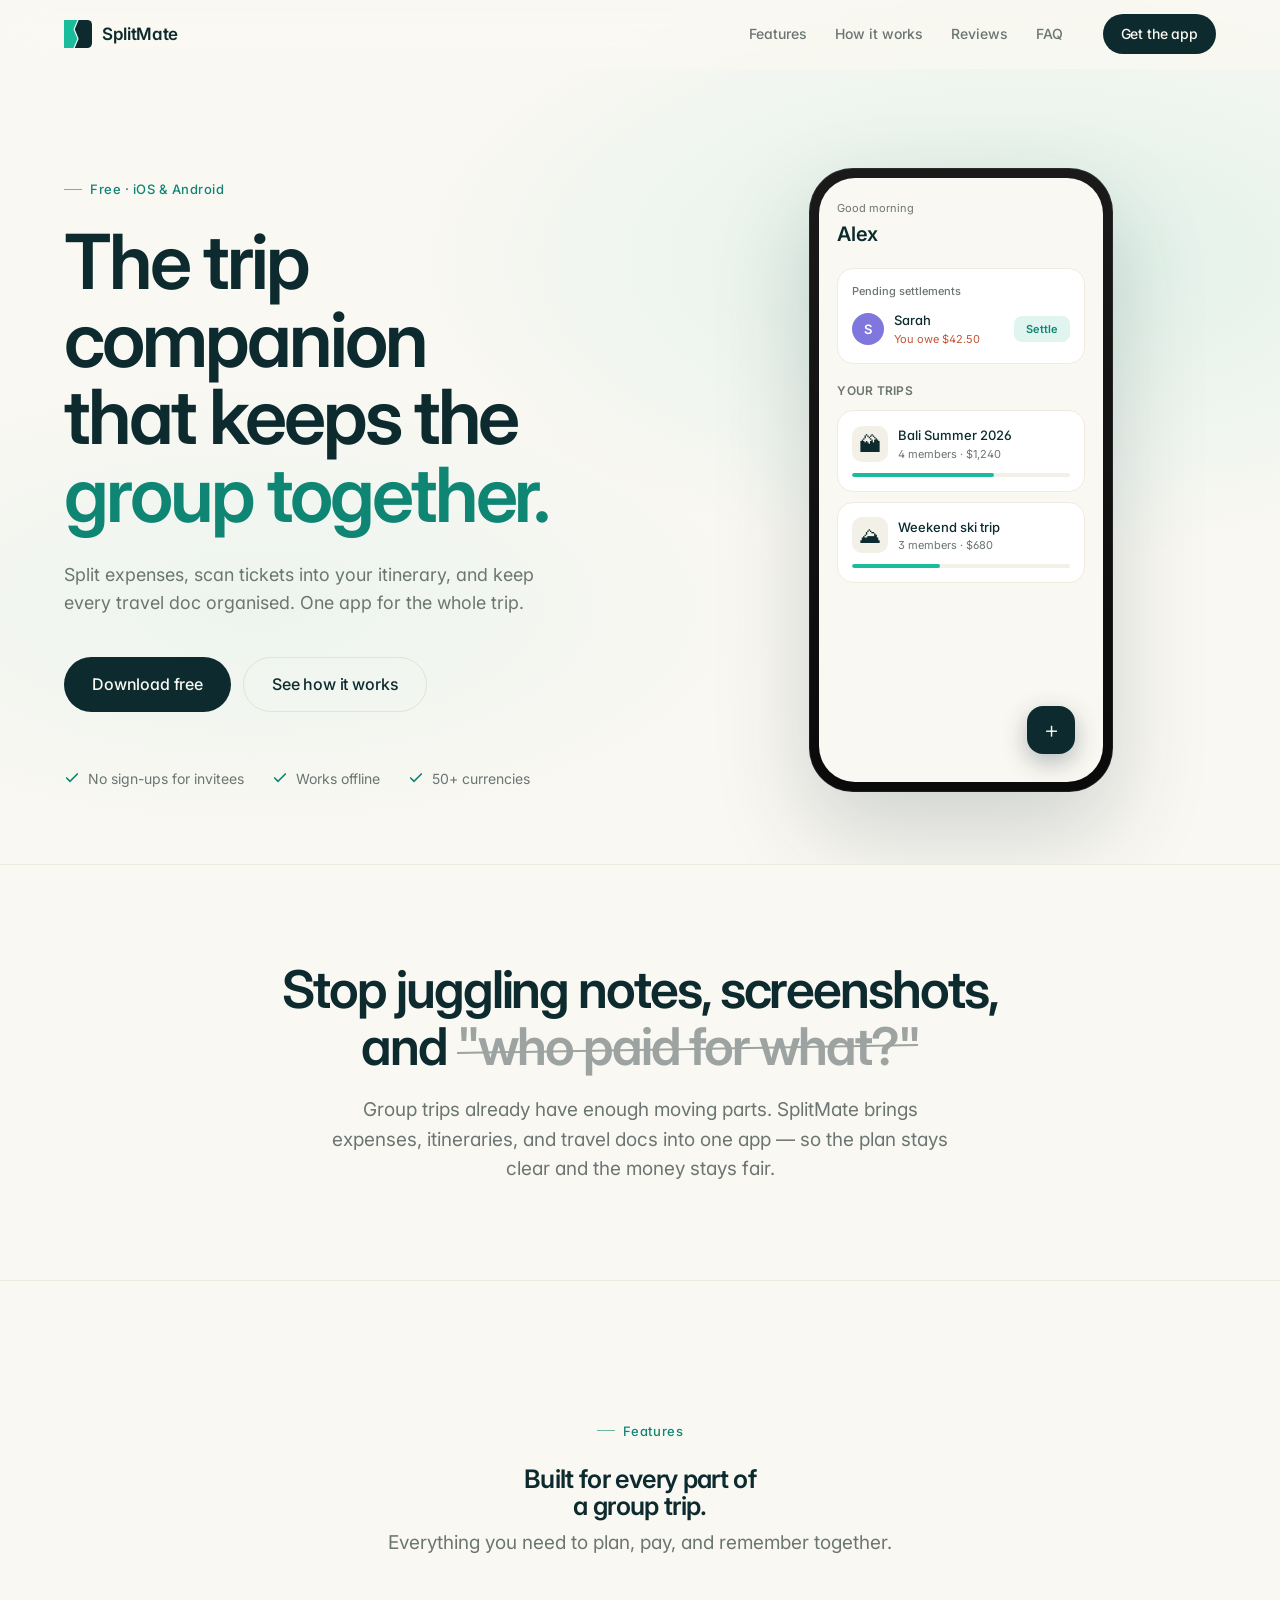
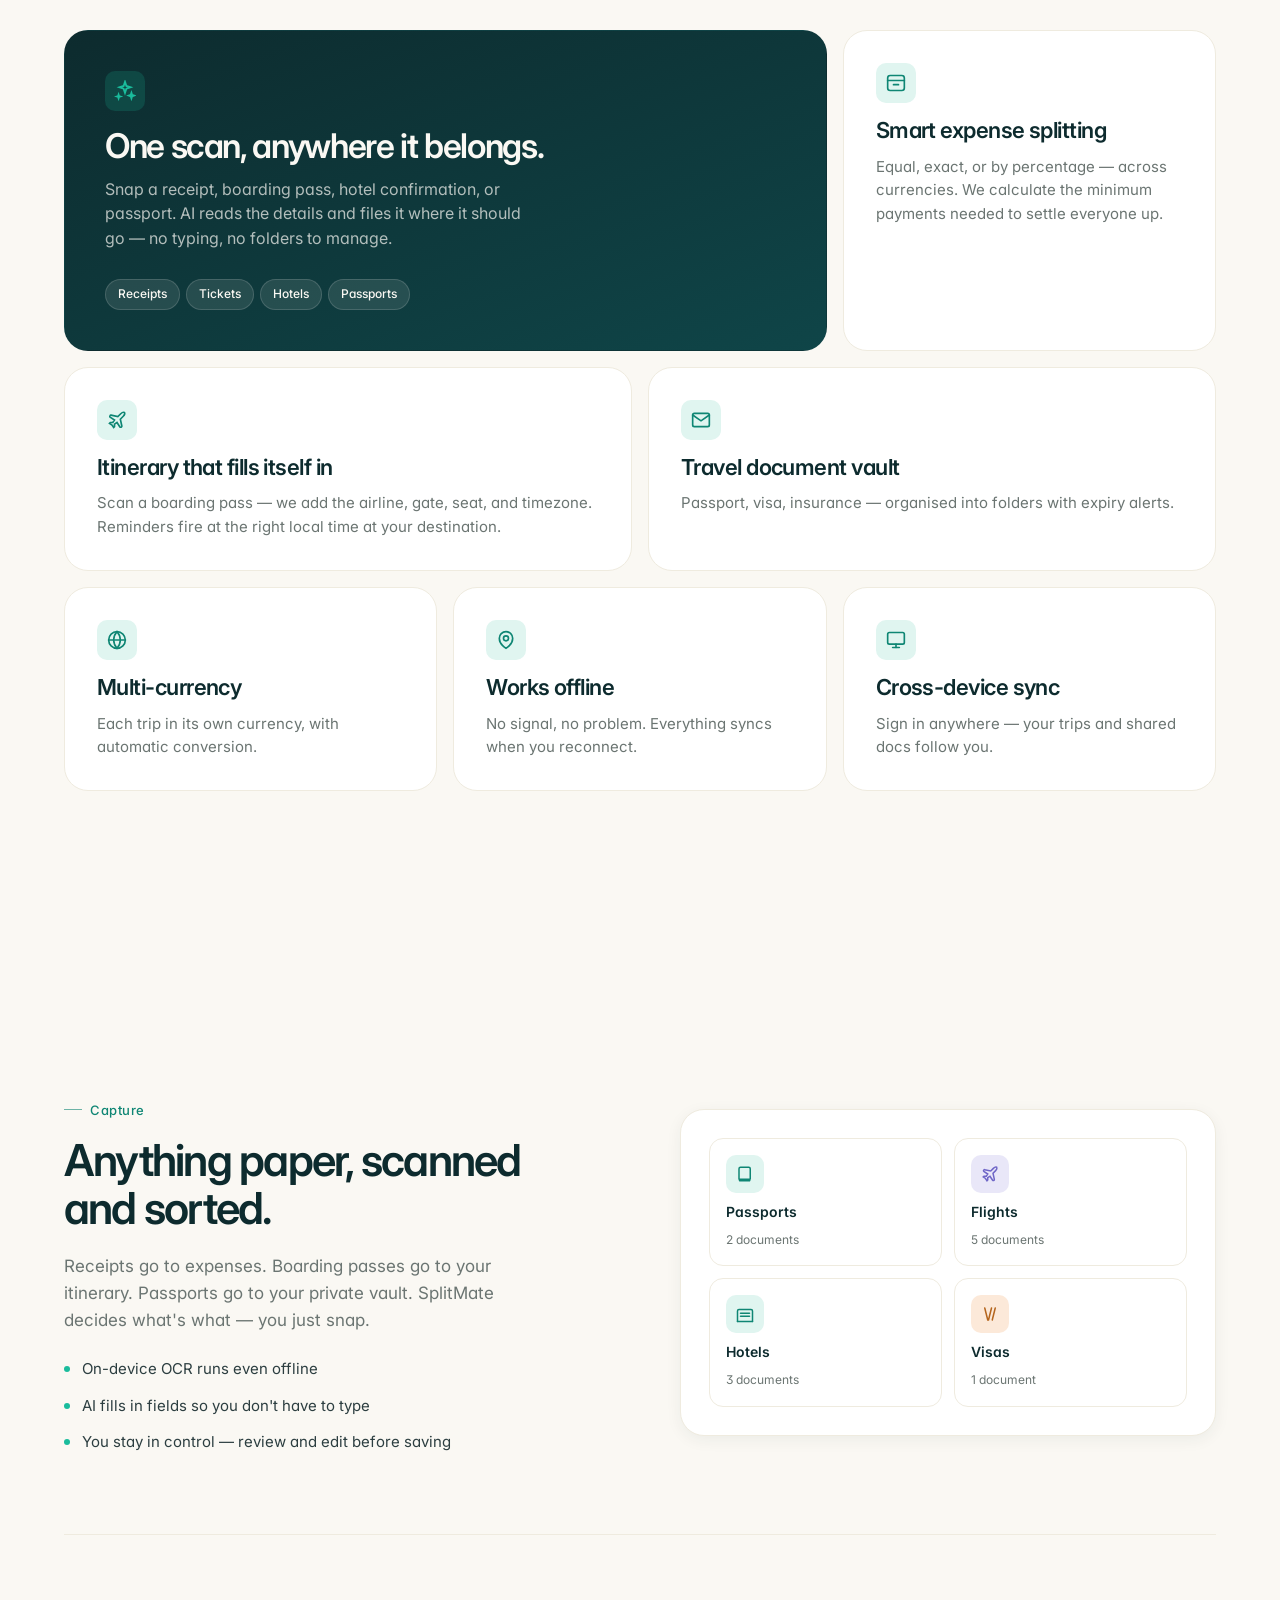
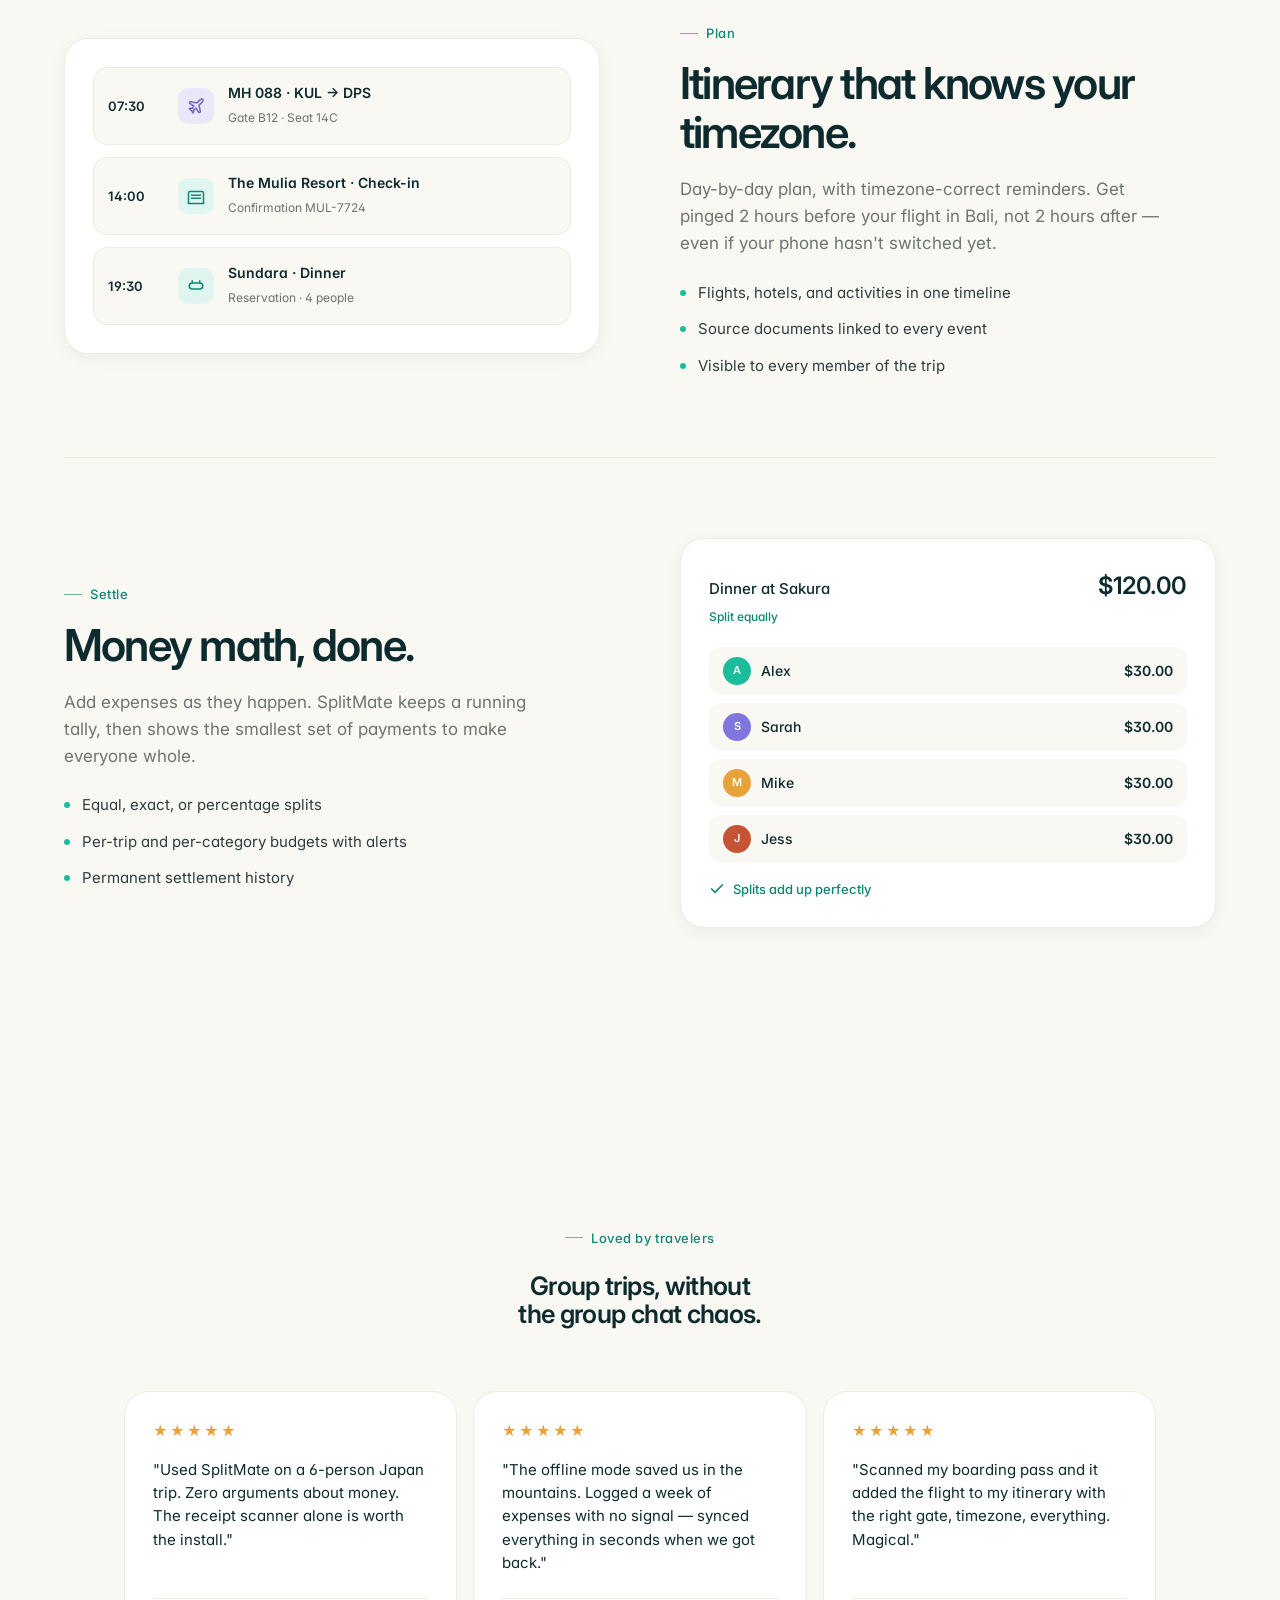
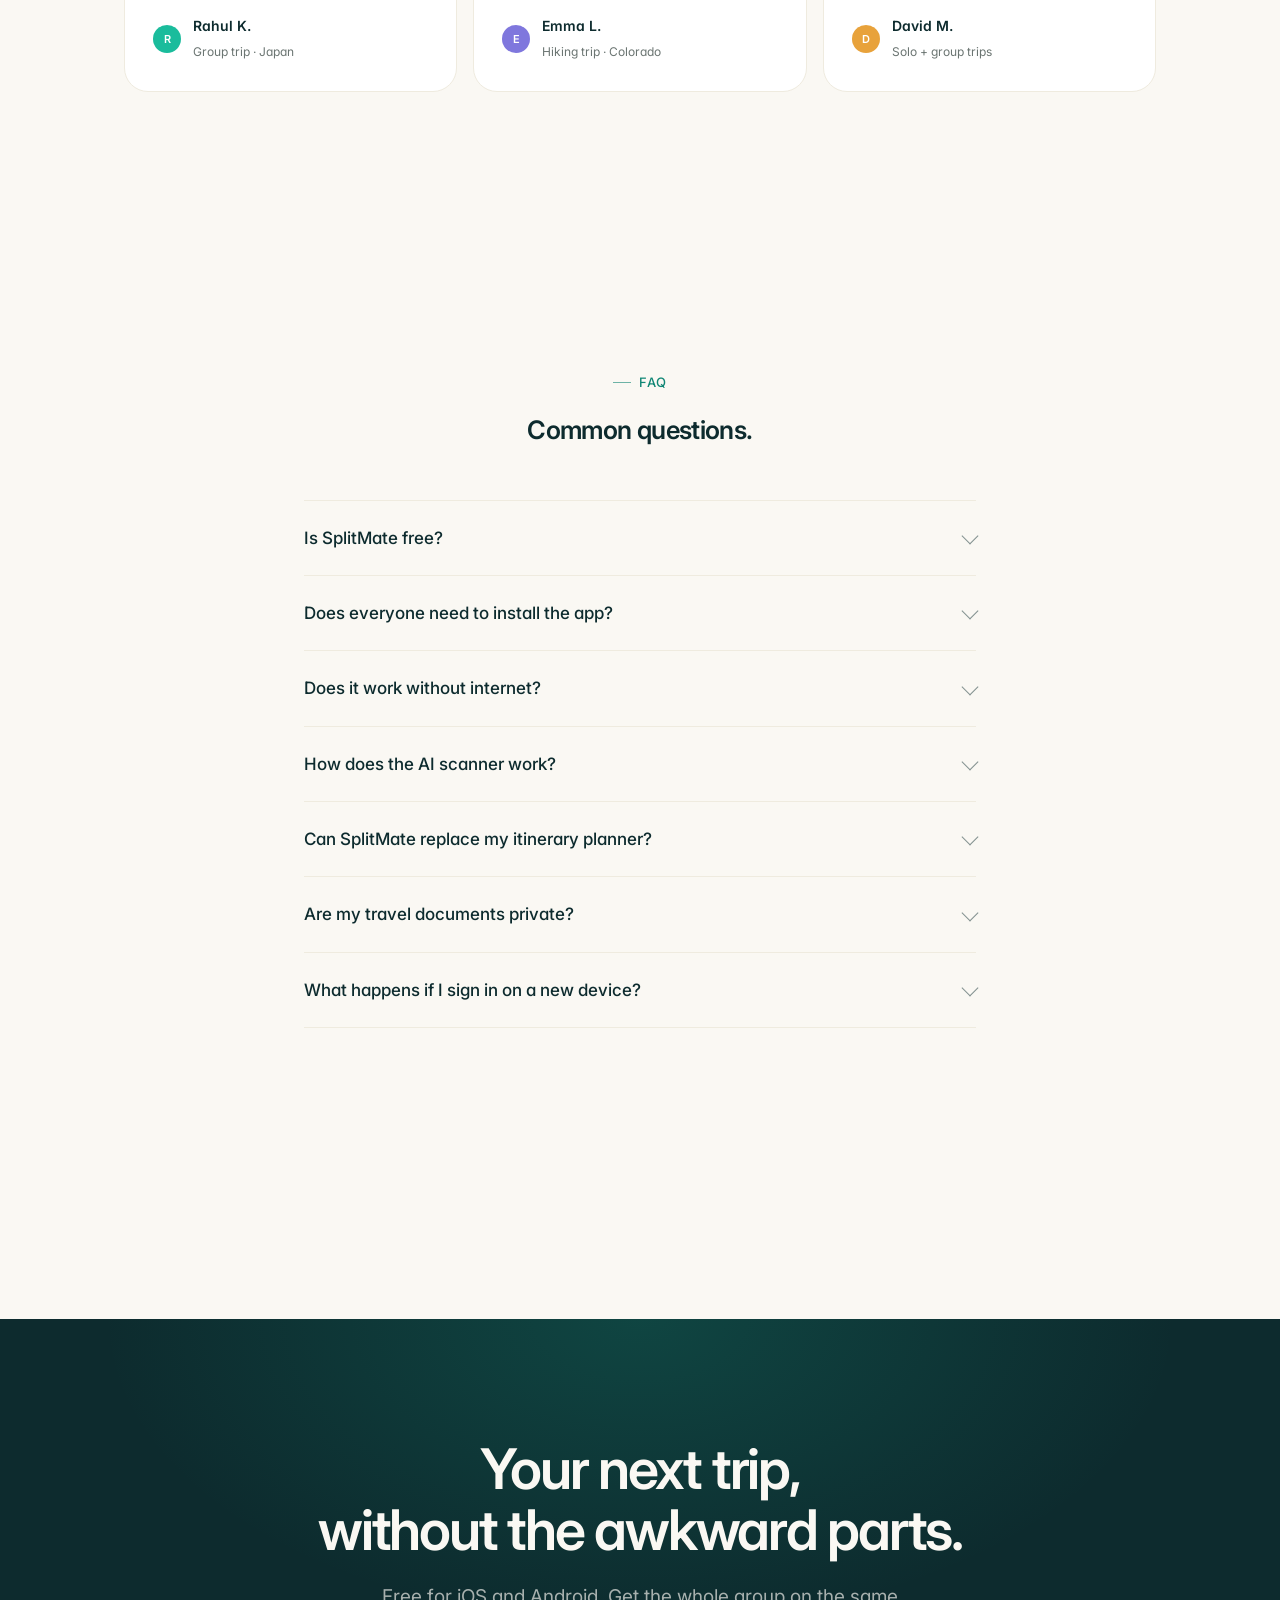
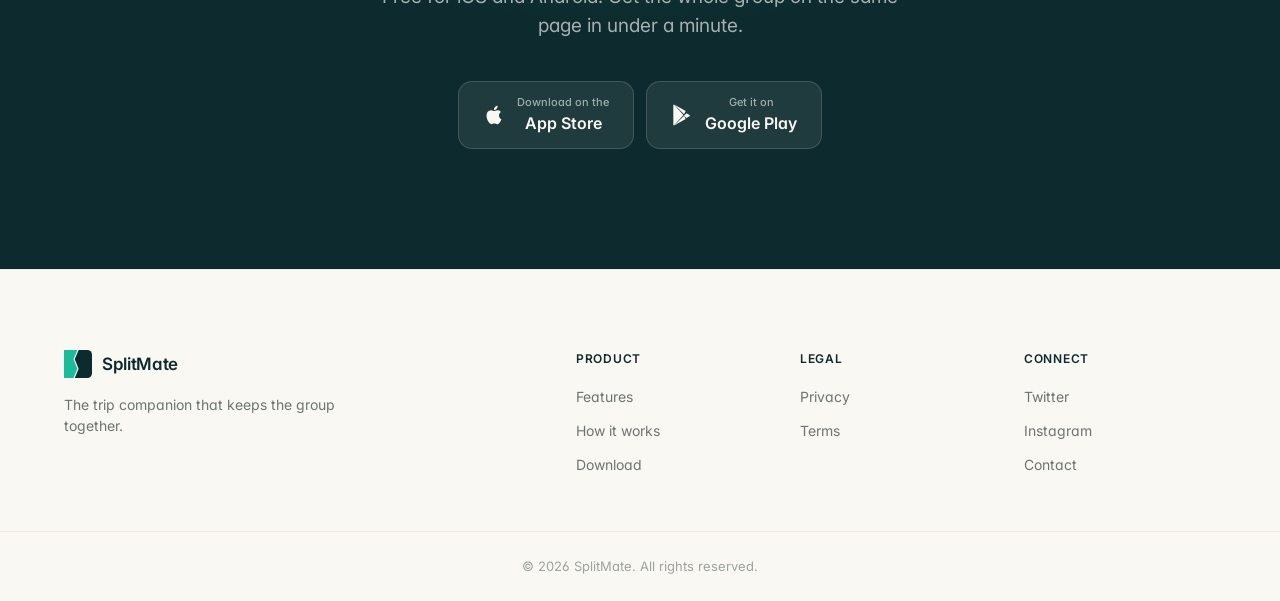
==== commit 58ea8f51: "Design refresh: editorial SaaS aesthetic - Refined design system: restrained palette (cream + dark +" ====
--- a/index.html
+++ b/index.html
@@ -42,23 +42,15 @@
     "applicationCategory": "TravelApplication",
     "description": "All-in-one group trip companion: split expenses, plan flights and hotels, organize travel documents like passports and visas, and settle debts instantly.",
     "url": "https://splitmate.live",
-    "offers": {
-      "@type": "Offer",
-      "price": "0",
-      "priceCurrency": "USD"
-    },
-    "aggregateRating": {
-      "@type": "AggregateRating",
-      "ratingValue": "4.8",
-      "ratingCount": "120"
-    }
+    "offers": { "@type": "Offer", "price": "0", "priceCurrency": "USD" },
+    "aggregateRating": { "@type": "AggregateRating", "ratingValue": "4.8", "ratingCount": "120" }
   }
   </script>
 
   <!-- Fonts -->
   <link rel="preconnect" href="https://fonts.googleapis.com">
   <link rel="preconnect" href="https://fonts.gstatic.com" crossorigin>
-  <link href="https://fonts.googleapis.com/css2?family=Inter:wght@400;500;600;700;800&display=swap" rel="stylesheet">
+  <link href="https://fonts.googleapis.com/css2?family=Inter:wght@400;500;600;700&display=swap" rel="stylesheet">
 
   <link rel="stylesheet" href="style.css">
 </head>
@@ -79,11 +71,11 @@
       </a>
       <div class="nav-links" id="navLinks">
         <a href="#features">Features</a>
-        <a href="#how-it-works">How It Works</a>
+        <a href="#how">How it works</a>
         <a href="#testimonials">Reviews</a>
         <a href="#faq">FAQ</a>
       </div>
-      <a href="#download" class="btn btn-sm btn-primary nav-cta">Download Free</a>
+      <a href="#download" class="btn btn-sm btn-primary nav-cta">Get the app</a>
       <button class="hamburger" id="hamburger" aria-label="Toggle navigation menu">
         <span></span><span></span><span></span>
       </button>
@@ -94,30 +86,25 @@
   <header class="hero" id="hero">
     <div class="container hero-inner">
       <div class="hero-content">
-        <div class="hero-badge">Free for iOS & Android</div>
-        <h1>Split Trips,<br>Not Friendships.</h1>
-        <p class="hero-sub">Split expenses, scan tickets into your itinerary, organize travel docs — all in one app built for group trips.</p>
+        <div class="eyebrow">Free · iOS &amp; Android</div>
+        <h1>The trip companion<br>that keeps the <em>group together.</em></h1>
+        <p class="hero-sub">Split expenses, scan tickets into your itinerary, and keep every travel doc organised. One app for the whole trip.</p>
         <div class="hero-actions">
-          <a href="#download" class="btn btn-primary btn-lg">
-            <svg width="20" height="20" viewBox="0 0 24 24" fill="none" stroke="currentColor" stroke-width="2" stroke-linecap="round" stroke-linejoin="round"><path d="M21 15v4a2 2 0 0 1-2 2H5a2 2 0 0 1-2-2v-4"/><polyline points="7 10 12 15 17 10"/><line x1="12" y1="15" x2="12" y2="3"/></svg>
-            Download Free
-          </a>
-          <a href="#how-it-works" class="btn btn-ghost btn-lg">See How It Works</a>
-        </div>
-        <div class="hero-stats">
-          <div class="stat">
-            <strong>10K+</strong>
-            <span>Expenses Split</span>
-          </div>
-          <div class="stat-divider"></div>
-          <div class="stat">
-            <strong>4.8</strong>
-            <span>App Rating</span>
-          </div>
-          <div class="stat-divider"></div>
-          <div class="stat">
-            <strong>50+</strong>
-            <span>Currencies</span>
+          <a href="#download" class="btn btn-primary btn-lg">Download free</a>
+          <a href="#how" class="btn btn-ghost btn-lg">See how it works</a>
+        </div>
+        <div class="hero-meta">
+          <div class="hero-meta-item">
+            <svg width="16" height="16" viewBox="0 0 24 24" fill="none" stroke="currentColor" stroke-width="2.5" stroke-linecap="round"><polyline points="20 6 9 17 4 12"/></svg>
+            No sign-ups for invitees
+          </div>
+          <div class="hero-meta-item">
+            <svg width="16" height="16" viewBox="0 0 24 24" fill="none" stroke="currentColor" stroke-width="2.5" stroke-linecap="round"><polyline points="20 6 9 17 4 12"/></svg>
+            Works offline
+          </div>
+          <div class="hero-meta-item">
+            <svg width="16" height="16" viewBox="0 0 24 24" fill="none" stroke="currentColor" stroke-width="2.5" stroke-linecap="round"><polyline points="20 6 9 17 4 12"/></svg>
+            50+ currencies
           </div>
         </div>
       </div>
@@ -130,8 +117,8 @@
                   <span class="mock-greeting">Good morning</span>
                   <span class="mock-name">Alex</span>
                 </div>
-                <div class="mock-card mock-settlement">
-                  <div class="mock-card-label">Pending Settlements</div>
+                <div class="mock-card">
+                  <div class="mock-card-label">Pending settlements</div>
                   <div class="mock-settle-row">
                     <div class="mock-avatar" style="background:#7F77DD">S</div>
                     <div class="mock-settle-info">
@@ -141,25 +128,25 @@
                     <button class="mock-settle-btn">Settle</button>
                   </div>
                 </div>
-                <div class="mock-section-title">Your Trips</div>
-                <div class="mock-card mock-trip">
+                <div class="mock-section-title">Your trips</div>
+                <div class="mock-card">
                   <div class="mock-trip-row">
                     <div class="mock-trip-emoji">&#127956;</div>
                     <div class="mock-trip-info">
                       <span class="mock-trip-name">Bali Summer 2026</span>
-                      <span class="mock-trip-meta">4 members &middot; $1,240 total</span>
+                      <span class="mock-trip-meta">4 members &middot; $1,240</span>
                     </div>
                   </div>
                   <div class="mock-trip-bar">
                     <div class="mock-trip-bar-fill" style="width:65%"></div>
                   </div>
                 </div>
-                <div class="mock-card mock-trip">
+                <div class="mock-card">
                   <div class="mock-trip-row">
                     <div class="mock-trip-emoji">&#9968;</div>
                     <div class="mock-trip-info">
-                      <span class="mock-trip-name">Weekend Ski Trip</span>
-                      <span class="mock-trip-meta">3 members &middot; $680 total</span>
+                      <span class="mock-trip-name">Weekend ski trip</span>
+                      <span class="mock-trip-meta">3 members &middot; $680</span>
                     </div>
                   </div>
                   <div class="mock-trip-bar">
@@ -171,418 +158,290 @@
             </div>
           </div>
         </div>
-        <div class="hero-glow"></div>
-      </div>
-    </div>
-    <div class="hero-wave">
-      <svg viewBox="0 0 1440 100" fill="none" xmlns="http://www.w3.org/2000/svg" preserveAspectRatio="none">
-        <path d="M0 40C360 80 720 0 1080 40C1260 60 1380 50 1440 40V100H0V40Z" fill="var(--bg)"/>
-      </svg>
+      </div>
     </div>
   </header>
 
-  <!-- ========== SOCIAL PROOF BAR ========== -->
-  <section class="proof-bar">
+  <!-- ========== PROBLEM ========== -->
+  <section class="problem">
     <div class="container">
-      <p class="proof-text">Trusted by groups traveling across <strong>30+ countries</strong></p>
+      <h2>Stop juggling notes, screenshots,<br>and <span class="strike">"who paid for what?"</span></h2>
+      <p>Group trips already have enough moving parts. SplitMate brings expenses, itineraries, and travel docs into one app — so the plan stays clear and the money stays fair.</p>
     </div>
   </section>
 
-  <!-- ========== PROBLEM ========== -->
-  <section class="section problem">
-    <div class="container problem-inner">
-      <div class="section-label">The Problem</div>
-      <h2>Splitting expenses shouldn't<br>split your group apart.</h2>
-      <div class="problem-grid">
-        <div class="problem-card">
-          <div class="problem-icon">
-            <svg width="32" height="32" viewBox="0 0 24 24" fill="none" stroke="var(--danger)" stroke-width="1.5" stroke-linecap="round"><circle cx="12" cy="12" r="10"/><path d="M8 15s1.5-2 4-2 4 2 4 2M9 9h.01M15 9h.01"/></svg>
-          </div>
-          <h3>"Who paid for what?"</h3>
-          <p>Losing track of expenses during trips leads to awkward conversations and broken trust.</p>
-        </div>
-        <div class="problem-card">
-          <div class="problem-icon">
-            <svg width="32" height="32" viewBox="0 0 24 24" fill="none" stroke="var(--danger)" stroke-width="1.5" stroke-linecap="round"><rect x="2" y="4" width="20" height="16" rx="2"/><path d="M2 10h20"/><path d="M6 16h4"/></svg>
-          </div>
-          <h3>"I forgot my share"</h3>
-          <p>Mental math, lost receipts, and forgotten IOUs pile up — especially across currencies.</p>
-        </div>
-        <div class="problem-card">
-          <div class="problem-icon">
-            <svg width="32" height="32" viewBox="0 0 24 24" fill="none" stroke="var(--danger)" stroke-width="1.5" stroke-linecap="round"><path d="M12 2v4M12 18v4M4.93 4.93l2.83 2.83M16.24 16.24l2.83 2.83M2 12h4M18 12h4M4.93 19.07l2.83-2.83M16.24 7.76l2.83-2.83"/></svg>
-          </div>
-          <h3>"Settling up is chaos"</h3>
-          <p>Figuring out who owes who — and how much — turns into a spreadsheet nightmare.</p>
+  <!-- ========== FEATURES — BENTO ========== -->
+  <section class="features" id="features">
+    <div class="container">
+      <div class="features-head">
+        <div class="eyebrow">Features</div>
+        <h2>Built for every part of<br>a group trip.</h2>
+        <p class="section-sub">Everything you need to plan, pay, and remember together.</p>
+      </div>
+
+      <div class="bento">
+        <!-- Hero card -->
+        <div class="bento-cell bento-hero">
+          <div class="bento-icon">
+            <svg width="22" height="22" viewBox="0 0 24 24" fill="none" stroke="currentColor" stroke-width="2" stroke-linecap="round"><path d="M12 2l1.5 4.5L18 8l-4.5 1.5L12 14l-1.5-4.5L6 8l4.5-1.5z"/><path d="M19 14l.7 2.1L22 17l-2.3.9L19 20l-.7-2.1L16 17l2.3-.9z"/><path d="M5 16l.5 1.5L7 18l-1.5.5L5 20l-.5-1.5L3 18l1.5-.5z"/></svg>
+          </div>
+          <h3>One scan, anywhere it belongs.</h3>
+          <p>Snap a receipt, boarding pass, hotel confirmation, or passport. AI reads the details and files it where it should go — no typing, no folders to manage.</p>
+          <div class="bento-tags">
+            <span class="bento-tag">Receipts</span>
+            <span class="bento-tag">Tickets</span>
+            <span class="bento-tag">Hotels</span>
+            <span class="bento-tag">Passports</span>
+          </div>
+        </div>
+
+        <!-- Tall card -->
+        <div class="bento-cell bento-tall">
+          <div class="bento-icon">
+            <svg width="20" height="20" viewBox="0 0 24 24" fill="none" stroke="currentColor" stroke-width="2" stroke-linecap="round"><rect x="2" y="3" width="20" height="18" rx="3"/><path d="M2 9h20"/><path d="M9 14h6"/></svg>
+          </div>
+          <h3>Smart expense splitting</h3>
+          <p>Equal, exact, or by percentage — across currencies. We calculate the minimum payments needed to settle everyone up.</p>
+        </div>
+
+        <!-- Wide -->
+        <div class="bento-cell bento-wide">
+          <div class="bento-icon">
+            <svg width="20" height="20" viewBox="0 0 24 24" fill="none" stroke="currentColor" stroke-width="2" stroke-linecap="round"><path d="M17.8 19.2L16 11l3.5-3.5C21 6 21.5 4 21 3c-1-.5-3 0-4.5 1.5L13 8 4.8 6.2c-.5-.1-.9.1-1.1.5l-.3.5c-.2.5-.1 1 .3 1.3L9 12l-2 3H4l-1 1 3 2 2 3 1-1v-3l3-2 3.5 5.3c.3.4.8.5 1.3.3l.5-.2c.4-.3.6-.7.5-1.2z"/></svg>
+          </div>
+          <h3>Itinerary that fills itself in</h3>
+          <p>Scan a boarding pass — we add the airline, gate, seat, and timezone. Reminders fire at the right local time at your destination.</p>
+        </div>
+
+        <!-- Narrow -->
+        <div class="bento-cell bento-narrow">
+          <div class="bento-icon">
+            <svg width="20" height="20" viewBox="0 0 24 24" fill="none" stroke="currentColor" stroke-width="2" stroke-linecap="round"><path d="M4 4h16c1.1 0 2 .9 2 2v12c0 1.1-.9 2-2 2H4c-1.1 0-2-.9-2-2V6c0-1.1.9-2 2-2z"/><polyline points="22,6 12,13 2,6"/></svg>
+          </div>
+          <h3>Travel document vault</h3>
+          <p>Passport, visa, insurance — organised into folders with expiry alerts.</p>
+        </div>
+
+        <!-- Three thirds -->
+        <div class="bento-cell bento-third">
+          <div class="bento-icon">
+            <svg width="20" height="20" viewBox="0 0 24 24" fill="none" stroke="currentColor" stroke-width="2" stroke-linecap="round"><circle cx="12" cy="12" r="10"/><path d="M2 12h20"/><path d="M12 2a15.3 15.3 0 0 1 4 10 15.3 15.3 0 0 1-4 10 15.3 15.3 0 0 1-4-10 15.3 15.3 0 0 1 4-10z"/></svg>
+          </div>
+          <h3>Multi-currency</h3>
+          <p>Each trip in its own currency, with automatic conversion.</p>
+        </div>
+
+        <div class="bento-cell bento-third">
+          <div class="bento-icon">
+            <svg width="20" height="20" viewBox="0 0 24 24" fill="none" stroke="currentColor" stroke-width="2" stroke-linecap="round"><path d="M12 22s-8-4.5-8-11.8A8 8 0 0 1 12 2a8 8 0 0 1 8 8.2c0 7.3-8 11.8-8 11.8z"/><circle cx="12" cy="10" r="3"/></svg>
+          </div>
+          <h3>Works offline</h3>
+          <p>No signal, no problem. Everything syncs when you reconnect.</p>
+        </div>
+
+        <div class="bento-cell bento-third">
+          <div class="bento-icon">
+            <svg width="20" height="20" viewBox="0 0 24 24" fill="none" stroke="currentColor" stroke-width="2" stroke-linecap="round"><rect x="2" y="3" width="20" height="14" rx="2"/><path d="M8 21h8"/><path d="M12 17v4"/></svg>
+          </div>
+          <h3>Cross-device sync</h3>
+          <p>Sign in anywhere — your trips and shared docs follow you.</p>
         </div>
       </div>
     </div>
   </section>
 
-  <!-- ========== FEATURES ========== -->
-  <section class="section features" id="features">
+  <!-- ========== EDITORIAL: HOW IT WORKS ========== -->
+  <section class="editorial" id="how">
     <div class="container">
-      <div class="section-label">Features</div>
-      <h2>Everything you need.<br>Nothing you don't.</h2>
-      <p class="section-sub">SplitMate handles the complexity so you can focus on making memories.</p>
-
-      <div class="features-grid">
-        <div class="feature-card feature-highlight">
-          <div class="feature-icon-wrap">
-            <svg width="24" height="24" viewBox="0 0 24 24" fill="none" stroke="currentColor" stroke-width="2" stroke-linecap="round"><path d="M12 2l1.5 4.5L18 8l-4.5 1.5L12 14l-1.5-4.5L6 8l4.5-1.5z"/><path d="M19 14l.7 2.1L22 17l-2.3.9L19 20l-.7-2.1L16 17l2.3-.9z"/><path d="M5 16l.5 1.5L7 18l-1.5.5L5 20l-.5-1.5L3 18l1.5-.5z"/></svg>
-          </div>
-          <h3>AI Trip Assistant</h3>
-          <p>Snap any travel doc — receipt, boarding pass, hotel confirmation, passport. AI extracts the details and files it where it belongs. No typing, no folders to manage.</p>
-          <div class="feature-tags">
-            <span class="tag">Receipts</span>
-            <span class="tag">Tickets</span>
-            <span class="tag">Hotels</span>
-            <span class="tag">Passports</span>
-          </div>
-        </div>
-
-        <div class="feature-card">
-          <div class="feature-icon-wrap">
-            <svg width="24" height="24" viewBox="0 0 24 24" fill="none" stroke="currentColor" stroke-width="2" stroke-linecap="round"><rect x="2" y="3" width="20" height="18" rx="2"/><path d="M2 9h20"/><path d="M10 15h4"/></svg>
-          </div>
-          <h3>Smart Expense Splitting</h3>
-          <p>Split equally, by exact amount, or by percentage. We calculate the minimum payments needed to settle everyone up.</p>
-        </div>
-
-        <div class="feature-card">
-          <div class="feature-icon-wrap">
-            <svg width="24" height="24" viewBox="0 0 24 24" fill="none" stroke="currentColor" stroke-width="2" stroke-linecap="round"><path d="M17.8 19.2L16 11l3.5-3.5C21 6 21.5 4 21 3c-1-.5-3 0-4.5 1.5L13 8 4.8 6.2c-.5-.1-.9.1-1.1.5l-.3.5c-.2.5-.1 1 .3 1.3L9 12l-2 3H4l-1 1 3 2 2 3 1-1v-3l3-2 3.5 5.3c.3.4.8.5 1.3.3l.5-.2c.4-.3.6-.7.5-1.2z"/></svg>
-          </div>
-          <h3>Trip Itinerary</h3>
-          <p>Flights, hotels, activities — laid out day by day. Scan a boarding pass and we fill in the airline, gate, seat, and timezone automatically.</p>
-        </div>
-
-        <div class="feature-card">
-          <div class="feature-icon-wrap">
-            <svg width="24" height="24" viewBox="0 0 24 24" fill="none" stroke="currentColor" stroke-width="2" stroke-linecap="round"><path d="M4 4h16c1.1 0 2 .9 2 2v12c0 1.1-.9 2-2 2H4c-1.1 0-2-.9-2-2V6c0-1.1.9-2 2-2z"/><polyline points="22,6 12,13 2,6"/></svg>
-          </div>
-          <h3>Travel Document Vault</h3>
-          <p>Passport, visa, insurance, vaccination records — organized into folders. Expiry alerts so you renew in time, not at the airport.</p>
-        </div>
-
-        <div class="feature-card">
-          <div class="feature-icon-wrap">
-            <svg width="24" height="24" viewBox="0 0 24 24" fill="none" stroke="currentColor" stroke-width="2" stroke-linecap="round"><path d="M12 2v20M17 5H9.5a3.5 3.5 0 0 0 0 7h5a3.5 3.5 0 0 1 0 7H6"/></svg>
-          </div>
-          <h3>Trip Budgets</h3>
-          <p>Set a whole-trip budget or break it down by category. Real-time progress bars and alerts when you're about to overspend.</p>
-        </div>
-
-        <div class="feature-card">
-          <div class="feature-icon-wrap">
-            <svg width="24" height="24" viewBox="0 0 24 24" fill="none" stroke="currentColor" stroke-width="2" stroke-linecap="round"><circle cx="12" cy="12" r="10"/><path d="M2 12h20"/><path d="M12 2a15.3 15.3 0 0 1 4 10 15.3 15.3 0 0 1-4 10 15.3 15.3 0 0 1-4-10 15.3 15.3 0 0 1 4-10z"/></svg>
-          </div>
-          <h3>Multi-Currency</h3>
-          <p>Traveling abroad? Each trip can have its own currency with automatic exchange-rate conversion.</p>
-        </div>
-
-        <div class="feature-card">
-          <div class="feature-icon-wrap">
-            <svg width="24" height="24" viewBox="0 0 24 24" fill="none" stroke="currentColor" stroke-width="2" stroke-linecap="round"><path d="M18 8A6 6 0 0 0 6 8c0 7-3 9-3 9h18s-3-2-3-9"/><path d="M13.73 21a2 2 0 0 1-3.46 0"/></svg>
-          </div>
-          <h3>Smart Reminders</h3>
-          <p>Flight in 2 hours, hotel check-in tomorrow, passport expiring next month — notifications fire at the right local time, in the right timezone.</p>
-        </div>
-
-        <div class="feature-card">
-          <div class="feature-icon-wrap">
-            <svg width="24" height="24" viewBox="0 0 24 24" fill="none" stroke="currentColor" stroke-width="2" stroke-linecap="round"><path d="M12 22s-8-4.5-8-11.8A8 8 0 0 1 12 2a8 8 0 0 1 8 8.2c0 7.3-8 11.8-8 11.8z"/><circle cx="12" cy="10" r="3"/></svg>
-          </div>
-          <h3>Works Offline</h3>
-          <p>No signal on a mountain? Add expenses, capture tickets, plan your day — everything syncs automatically when you're back online.</p>
-        </div>
-
-        <div class="feature-card">
-          <div class="feature-icon-wrap">
-            <svg width="24" height="24" viewBox="0 0 24 24" fill="none" stroke="currentColor" stroke-width="2" stroke-linecap="round"><path d="M22 11.08V12a10 10 0 1 1-5.93-9.14"/><polyline points="22 4 12 14.01 9 11.01"/></svg>
-          </div>
-          <h3>Instant Settlements</h3>
-          <p>See who owes who at a glance. Record payments in one tap with a permanent audit trail.</p>
-        </div>
-
-        <div class="feature-card">
-          <div class="feature-icon-wrap">
-            <svg width="24" height="24" viewBox="0 0 24 24" fill="none" stroke="currentColor" stroke-width="2" stroke-linecap="round"><path d="M18 20V10M12 20V4M6 20v-6"/></svg>
-          </div>
-          <h3>Spending Analytics</h3>
-          <p>Visualize spending by category, member, or time. AI-powered insights surface trends you'd otherwise miss.</p>
-        </div>
-
-        <div class="feature-card">
-          <div class="feature-icon-wrap">
-            <svg width="24" height="24" viewBox="0 0 24 24" fill="none" stroke="currentColor" stroke-width="2" stroke-linecap="round"><rect x="2" y="3" width="20" height="14" rx="2"/><path d="M8 21h8"/><path d="M12 17v4"/></svg>
-          </div>
-          <h3>Cross-Device Sync</h3>
-          <p>Sign in on any device — your trips, expenses, itinerary, and shared docs are all there. Your personal passport stays on the device you scanned it on.</p>
-        </div>
-
-        <div class="feature-card">
-          <div class="feature-icon-wrap">
-            <svg width="24" height="24" viewBox="0 0 24 24" fill="none" stroke="currentColor" stroke-width="2" stroke-linecap="round"><path d="M17 21v-2a4 4 0 0 0-4-4H5a4 4 0 0 0-4 4v2"/><circle cx="9" cy="7" r="4"/><path d="M23 21v-2a4 4 0 0 0-3-3.87M16 3.13a4 4 0 0 1 0 7.75"/></svg>
-          </div>
-          <h3>Easy Invites</h3>
-          <p>Share a link or invite code. Friends join instantly — no sign-up friction.</p>
-        </div>
-      </div>
+
+      <!-- Row 1: Capture -->
+      <div class="editorial-row">
+        <div class="editorial-text">
+          <div class="eyebrow">Capture</div>
+          <h2>Anything paper, scanned and sorted.</h2>
+          <p>Receipts go to expenses. Boarding passes go to your itinerary. Passports go to your private vault. SplitMate decides what's what — you just snap.</p>
+          <ul class="editorial-list">
+            <li>On-device OCR runs even offline</li>
+            <li>AI fills in fields so you don't have to type</li>
+            <li>You stay in control — review and edit before saving</li>
+          </ul>
+        </div>
+        <div class="editorial-visual">
+          <div class="visual-card">
+            <div class="folder-grid">
+              <div class="folder-tile">
+                <div class="folder-tile-icon">
+                  <svg width="18" height="18" viewBox="0 0 24 24" fill="none" stroke="currentColor" stroke-width="2"><path d="M4 19V5a2 2 0 0 1 2-2h11a2 2 0 0 1 2 2v14M4 19h15M4 19l1 2h13l1-2"/></svg>
+                </div>
+                <h4>Passports</h4>
+                <span>2 documents</span>
+              </div>
+              <div class="folder-tile">
+                <div class="folder-tile-icon purple">
+                  <svg width="18" height="18" viewBox="0 0 24 24" fill="none" stroke="currentColor" stroke-width="2" stroke-linecap="round"><path d="M17.8 19.2L16 11l3.5-3.5C21 6 21.5 4 21 3c-1-.5-3 0-4.5 1.5L13 8 4.8 6.2c-.5-.1-.9.1-1.1.5l-.3.5c-.2.5-.1 1 .3 1.3L9 12l-2 3H4l-1 1 3 2 2 3 1-1v-3l3-2 3.5 5.3c.3.4.8.5 1.3.3l.5-.2c.4-.3.6-.7.5-1.2z"/></svg>
+                </div>
+                <h4>Flights</h4>
+                <span>5 documents</span>
+              </div>
+              <div class="folder-tile">
+                <div class="folder-tile-icon">
+                  <svg width="18" height="18" viewBox="0 0 24 24" fill="none" stroke="currentColor" stroke-width="2" stroke-linecap="round"><path d="M2 22V8a2 2 0 0 1 2-2h16a2 2 0 0 1 2 2v14"/><path d="M2 22h20"/><path d="M6 11h12M6 15h12"/></svg>
+                </div>
+                <h4>Hotels</h4>
+                <span>3 documents</span>
+              </div>
+              <div class="folder-tile">
+                <div class="folder-tile-icon warm">
+                  <svg width="18" height="18" viewBox="0 0 24 24" fill="none" stroke="currentColor" stroke-width="2" stroke-linecap="round"><path d="M14 4l-4 16M5 4l4 16M19 4l-4 16"/></svg>
+                </div>
+                <h4>Visas</h4>
+                <span>1 document</span>
+              </div>
+            </div>
+          </div>
+        </div>
+      </div>
+
+      <!-- Row 2: Plan -->
+      <div class="editorial-row reverse">
+        <div class="editorial-text">
+          <div class="eyebrow">Plan</div>
+          <h2>Itinerary that knows your timezone.</h2>
+          <p>Day-by-day plan, with timezone-correct reminders. Get pinged 2 hours before your flight in Bali, not 2 hours after — even if your phone hasn't switched yet.</p>
+          <ul class="editorial-list">
+            <li>Flights, hotels, and activities in one timeline</li>
+            <li>Source documents linked to every event</li>
+            <li>Visible to every member of the trip</li>
+          </ul>
+        </div>
+        <div class="editorial-visual">
+          <div class="visual-card">
+            <div class="itinerary-vis">
+              <div class="itin-row">
+                <div class="itin-time">07:30</div>
+                <div class="itin-icon purple">
+                  <svg width="18" height="18" viewBox="0 0 24 24" fill="none" stroke="currentColor" stroke-width="2" stroke-linecap="round"><path d="M17.8 19.2L16 11l3.5-3.5C21 6 21.5 4 21 3c-1-.5-3 0-4.5 1.5L13 8 4.8 6.2c-.5-.1-.9.1-1.1.5l-.3.5c-.2.5-.1 1 .3 1.3L9 12l-2 3H4l-1 1 3 2 2 3 1-1v-3l3-2 3.5 5.3c.3.4.8.5 1.3.3l.5-.2c.4-.3.6-.7.5-1.2z"/></svg>
+                </div>
+                <div class="itin-info">
+                  <strong>MH 088 · KUL → DPS</strong>
+                  <span>Gate B12 · Seat 14C</span>
+                </div>
+              </div>
+              <div class="itin-row">
+                <div class="itin-time">14:00</div>
+                <div class="itin-icon">
+                  <svg width="18" height="18" viewBox="0 0 24 24" fill="none" stroke="currentColor" stroke-width="2" stroke-linecap="round"><path d="M2 22V8a2 2 0 0 1 2-2h16a2 2 0 0 1 2 2v14"/><path d="M2 22h20"/><path d="M6 11h12M6 15h12"/></svg>
+                </div>
+                <div class="itin-info">
+                  <strong>The Mulia Resort · Check-in</strong>
+                  <span>Confirmation MUL-7724</span>
+                </div>
+              </div>
+              <div class="itin-row">
+                <div class="itin-time">19:30</div>
+                <div class="itin-icon">
+                  <svg width="18" height="18" viewBox="0 0 24 24" fill="none" stroke="currentColor" stroke-width="2" stroke-linecap="round"><path d="M3 12c0-2.21 1.79-4 4-4h10c2.21 0 4 1.79 4 4v0c0 2.21-1.79 4-4 4H7c-2.21 0-4-1.79-4-4z"/><path d="M7 8V5M17 8V5"/></svg>
+                </div>
+                <div class="itin-info">
+                  <strong>Sundara · Dinner</strong>
+                  <span>Reservation · 4 people</span>
+                </div>
+              </div>
+            </div>
+          </div>
+        </div>
+      </div>
+
+      <!-- Row 3: Settle -->
+      <div class="editorial-row">
+        <div class="editorial-text">
+          <div class="eyebrow">Settle</div>
+          <h2>Money math, done.</h2>
+          <p>Add expenses as they happen. SplitMate keeps a running tally, then shows the smallest set of payments to make everyone whole.</p>
+          <ul class="editorial-list">
+            <li>Equal, exact, or percentage splits</li>
+            <li>Per-trip and per-category budgets with alerts</li>
+            <li>Permanent settlement history</li>
+          </ul>
+        </div>
+        <div class="editorial-visual">
+          <div class="split-demo">
+            <div class="split-demo-header">
+              <span>Dinner at Sakura</span>
+              <strong>$120.00</strong>
+            </div>
+            <div class="split-demo-type">Split equally</div>
+            <div class="split-demo-members">
+              <div class="split-member">
+                <div class="spm-avatar-sm" style="background:#1ABC9C">A</div>
+                <span>Alex</span>
+                <strong>$30.00</strong>
+              </div>
+              <div class="split-member">
+                <div class="spm-avatar-sm" style="background:#7F77DD">S</div>
+                <span>Sarah</span>
+                <strong>$30.00</strong>
+              </div>
+              <div class="split-member">
+                <div class="spm-avatar-sm" style="background:#E8A23B">M</div>
+                <span>Mike</span>
+                <strong>$30.00</strong>
+              </div>
+              <div class="split-member">
+                <div class="spm-avatar-sm" style="background:#C45434">J</div>
+                <span>Jess</span>
+                <strong>$30.00</strong>
+              </div>
+            </div>
+            <div class="split-demo-check">
+              <svg width="16" height="16" viewBox="0 0 24 24" fill="none" stroke="currentColor" stroke-width="2.5" stroke-linecap="round"><polyline points="20 6 9 17 4 12"/></svg>
+              Splits add up perfectly
+            </div>
+          </div>
+        </div>
+      </div>
+
     </div>
   </section>
 
-  <!-- ========== HOW IT WORKS ========== -->
-  <section class="section how-it-works" id="how-it-works">
+  <!-- ========== TESTIMONIALS ========== -->
+  <section class="testimonials" id="testimonials">
     <div class="container">
-      <div class="section-label">How It Works</div>
-      <h2>Up and running in 60 seconds.</h2>
-      <p class="section-sub">Three steps. That's it. No accounts to create, no cards to link.</p>
-
-      <div class="steps-grid">
-        <div class="step-card">
-          <div class="step-number">1</div>
-          <div class="step-visual">
-            <div class="step-phone-mini">
-              <div class="step-screen">
-                <div class="spm-create">
-                  <div class="spm-input-label">Trip Name</div>
-                  <div class="spm-input">Bali Summer 2026</div>
-                  <div class="spm-input-label">Currency</div>
-                  <div class="spm-input">USD ($)</div>
-                  <div class="spm-btn-create">Create Trip</div>
-                </div>
-              </div>
-            </div>
-          </div>
-          <h3>Create a Trip</h3>
-          <p>Name your trip, pick a currency, and you're the host. It takes 5 seconds.</p>
-        </div>
-
-        <div class="step-connector">
-          <svg width="40" height="2" viewBox="0 0 40 2"><line x1="0" y1="1" x2="40" y2="1" stroke="var(--border)" stroke-width="2" stroke-dasharray="4 4"/></svg>
-        </div>
-
-        <div class="step-card">
-          <div class="step-number">2</div>
-          <div class="step-visual">
-            <div class="step-phone-mini">
-              <div class="step-screen">
-                <div class="spm-invite">
-                  <div class="spm-qr">
-                    <svg width="80" height="80" viewBox="0 0 80 80"><rect x="5" y="5" width="20" height="20" rx="2" fill="var(--dark)" opacity="0.8"/><rect x="30" y="5" width="8" height="8" rx="1" fill="var(--dark)" opacity="0.6"/><rect x="55" y="5" width="20" height="20" rx="2" fill="var(--dark)" opacity="0.8"/><rect x="5" y="30" width="8" height="8" rx="1" fill="var(--dark)" opacity="0.4"/><rect x="18" y="30" width="8" height="8" rx="1" fill="var(--dark)" opacity="0.6"/><rect x="35" y="30" width="12" height="12" rx="1" fill="var(--teal)" opacity="0.8"/><rect x="55" y="30" width="8" height="8" rx="1" fill="var(--dark)" opacity="0.5"/><rect x="5" y="55" width="20" height="20" rx="2" fill="var(--dark)" opacity="0.8"/><rect x="30" y="55" width="8" height="8" rx="1" fill="var(--dark)" opacity="0.5"/><rect x="55" y="55" width="8" height="8" rx="1" fill="var(--dark)" opacity="0.6"/><rect x="68" y="55" width="8" height="8" rx="1" fill="var(--dark)" opacity="0.4"/></svg>
-                  </div>
-                  <div class="spm-code">BALI2026</div>
-                  <div class="spm-share-btn">Share Invite</div>
-                </div>
-              </div>
-            </div>
-          </div>
-          <h3>Invite Your Group</h3>
-          <p>Share a link, QR code, or invite code. Friends join instantly — no sign-up friction.</p>
-        </div>
-
-        <div class="step-connector">
-          <svg width="40" height="2" viewBox="0 0 40 2"><line x1="0" y1="1" x2="40" y2="1" stroke="var(--border)" stroke-width="2" stroke-dasharray="4 4"/></svg>
-        </div>
-
-        <div class="step-card">
-          <div class="step-number">3</div>
-          <div class="step-visual">
-            <div class="step-phone-mini">
-              <div class="step-screen">
-                <div class="spm-balance">
-                  <div class="spm-balance-header">Balances</div>
-                  <div class="spm-balance-row">
-                    <div class="spm-avatar-sm" style="background:var(--teal)">A</div>
-                    <span>Alex</span>
-                    <span class="spm-owed">+$85.00</span>
-                  </div>
-                  <div class="spm-balance-row">
-                    <div class="spm-avatar-sm" style="background:var(--purple)">S</div>
-                    <span>Sarah</span>
-                    <span class="spm-owes">-$42.50</span>
-                  </div>
-                  <div class="spm-balance-row">
-                    <div class="spm-avatar-sm" style="background:var(--warning)">M</div>
-                    <span>Mike</span>
-                    <span class="spm-owes">-$42.50</span>
-                  </div>
-                </div>
-              </div>
-            </div>
-          </div>
-          <h3>Split & Settle</h3>
-          <p>Add expenses as they happen. SplitMate shows who owes who and minimizes the number of payments.</p>
-        </div>
-      </div>
-    </div>
-  </section>
-
-  <!-- ========== SHOWCASE (Split Types) ========== -->
-  <section class="section showcase">
-    <div class="container showcase-inner">
-      <div class="showcase-content">
-        <div class="section-label">Flexible Splitting</div>
-        <h2>Split it your way.</h2>
-        <p>Not every expense should be split evenly. SplitMate gives you three ways to divide costs — so everyone pays their fair share.</p>
-        <div class="split-types">
-          <div class="split-type">
-            <div class="split-icon equal">
-              <svg width="20" height="20" viewBox="0 0 24 24" fill="none" stroke="currentColor" stroke-width="2" stroke-linecap="round"><path d="M5 9h14M5 15h14"/></svg>
-            </div>
-            <div>
-              <strong>Equal Split</strong>
-              <span>Divide evenly among everyone</span>
-            </div>
-          </div>
-          <div class="split-type">
-            <div class="split-icon exact">
-              <svg width="20" height="20" viewBox="0 0 24 24" fill="none" stroke="currentColor" stroke-width="2" stroke-linecap="round"><path d="M12 2v20M17 5H9.5a3.5 3.5 0 0 0 0 7h5a3.5 3.5 0 0 1 0 7H6"/></svg>
-            </div>
-            <div>
-              <strong>Exact Amounts</strong>
-              <span>Set custom amounts per person</span>
-            </div>
-          </div>
-          <div class="split-type">
-            <div class="split-icon percent">
-              <svg width="20" height="20" viewBox="0 0 24 24" fill="none" stroke="currentColor" stroke-width="2" stroke-linecap="round"><line x1="19" y1="5" x2="5" y2="19"/><circle cx="6.5" cy="6.5" r="2.5"/><circle cx="17.5" cy="17.5" r="2.5"/></svg>
-            </div>
-            <div>
-              <strong>Percentage</strong>
-              <span>Distribute by custom percentages</span>
-            </div>
-          </div>
-        </div>
-      </div>
-      <div class="showcase-visual">
-        <div class="split-demo">
-          <div class="split-demo-header">
-            <span>Dinner at Sakura</span>
-            <strong>$120.00</strong>
-          </div>
-          <div class="split-demo-type">Split equally</div>
-          <div class="split-demo-members">
-            <div class="split-member">
-              <div class="spm-avatar-sm" style="background:var(--teal)">A</div>
-              <span>Alex</span>
-              <strong>$30.00</strong>
-            </div>
-            <div class="split-member">
-              <div class="spm-avatar-sm" style="background:var(--purple)">S</div>
-              <span>Sarah</span>
-              <strong>$30.00</strong>
-            </div>
-            <div class="split-member">
-              <div class="spm-avatar-sm" style="background:var(--warning)">M</div>
-              <span>Mike</span>
-              <strong>$30.00</strong>
-            </div>
-            <div class="split-member">
-              <div class="spm-avatar-sm" style="background:var(--danger)">J</div>
-              <span>Jess</span>
-              <strong>$30.00</strong>
-            </div>
-          </div>
-          <div class="split-demo-check">
-            <svg width="16" height="16" viewBox="0 0 24 24" fill="none" stroke="var(--teal)" stroke-width="2.5" stroke-linecap="round"><polyline points="20 6 9 17 4 12"/></svg>
-            Splits add up perfectly
-          </div>
-        </div>
-      </div>
-    </div>
-  </section>
-
-  <!-- ========== TRIP OS / PILLARS ========== -->
-  <section class="section pillars">
-    <div class="container">
-      <div class="section-label">More Than Splitting</div>
-      <h2>Your group trip,<br>all in one place.</h2>
-      <p class="section-sub">SplitMate brings the three things every group trip needs into a single app — so you stop juggling notes, screenshots, and group chats.</p>
-
-      <div class="pillars-grid">
-        <div class="pillar-card">
-          <div class="pillar-icon" style="background:rgba(26,188,156,0.12);color:var(--teal)">
-            <svg width="28" height="28" viewBox="0 0 24 24" fill="none" stroke="currentColor" stroke-width="2" stroke-linecap="round"><rect x="2" y="5" width="20" height="14" rx="2"/><path d="M2 10h20"/><path d="M6 15h4"/></svg>
-          </div>
-          <h3>Expenses</h3>
-          <p>Capture, split, and settle. AI scans receipts, multi-currency works out of the box, balances minimize payments.</p>
-          <ul class="pillar-list">
-            <li>Equal / exact / percentage splits</li>
-            <li>Multi-currency with live conversion</li>
-            <li>Per-trip and per-category budgets</li>
-            <li>Settlement history &amp; audit trail</li>
-          </ul>
-        </div>
-
-        <div class="pillar-card">
-          <div class="pillar-icon" style="background:rgba(127,119,221,0.12);color:var(--purple)">
-            <svg width="28" height="28" viewBox="0 0 24 24" fill="none" stroke="currentColor" stroke-width="2" stroke-linecap="round"><path d="M17.8 19.2L16 11l3.5-3.5C21 6 21.5 4 21 3c-1-.5-3 0-4.5 1.5L13 8 4.8 6.2c-.5-.1-.9.1-1.1.5l-.3.5c-.2.5-.1 1 .3 1.3L9 12l-2 3H4l-1 1 3 2 2 3 1-1v-3l3-2 3.5 5.3c.3.4.8.5 1.3.3l.5-.2c.4-.3.6-.7.5-1.2z"/></svg>
-          </div>
-          <h3>Itinerary</h3>
-          <p>Day-by-day plan with flights, hotels, and activities. Scan a ticket — we fill in the gate, seat, and timezone.</p>
-          <ul class="pillar-list">
-            <li>Scan boarding passes &amp; bookings</li>
-            <li>Timezone-correct reminders</li>
-            <li>Linked source documents</li>
-            <li>Visible to every trip member</li>
-          </ul>
-        </div>
-
-        <div class="pillar-card">
-          <div class="pillar-icon" style="background:rgba(255,159,67,0.12);color:var(--warning)">
-            <svg width="28" height="28" viewBox="0 0 24 24" fill="none" stroke="currentColor" stroke-width="2" stroke-linecap="round"><path d="M22 11.08V12a10 10 0 1 1-5.93-9.14"/><polyline points="22 4 12 14.01 9 11.01"/><path d="M2 4v6h6"/></svg>
-          </div>
-          <h3>Documents</h3>
-          <p>Passport, visa, insurance, tickets — auto-filed into folders. Expiry alerts so you renew in time.</p>
-          <ul class="pillar-list">
-            <li>Folders by document type</li>
-            <li>Expiry warnings (90 / 30 / 7 days)</li>
-            <li>Personal vault stays on your device</li>
-            <li>Trip-attached docs shared with members</li>
-          </ul>
-        </div>
-      </div>
-    </div>
-  </section>
-
-  <!-- ========== TESTIMONIALS ========== -->
-  <section class="section testimonials" id="testimonials">
-    <div class="container">
-      <div class="section-label">What People Say</div>
-      <h2>Loved by travelers worldwide.</h2>
+      <div class="testimonials-head">
+        <div class="eyebrow">Loved by travelers</div>
+        <h2>Group trips, without<br>the group chat chaos.</h2>
+      </div>
       <div class="testimonial-grid">
         <div class="testimonial-card">
           <div class="stars">&#9733;&#9733;&#9733;&#9733;&#9733;</div>
-          <p>"Used SplitMate for our Japan trip with 6 friends. Zero arguments about money. The receipt scanner alone is worth the download."</p>
+          <p>"Used SplitMate on a 6-person Japan trip. Zero arguments about money. The receipt scanner alone is worth the install."</p>
           <div class="testimonial-author">
-            <div class="spm-avatar-sm" style="background:var(--teal)">R</div>
+            <div class="spm-avatar-sm" style="background:#1ABC9C">R</div>
             <div>
               <strong>Rahul K.</strong>
-              <span>Group trip to Japan</span>
+              <span>Group trip · Japan</span>
             </div>
           </div>
         </div>
         <div class="testimonial-card">
           <div class="stars">&#9733;&#9733;&#9733;&#9733;&#9733;</div>
-          <p>"The offline mode saved us in the mountains. We added expenses all week with no service, and it synced everything when we got back."</p>
+          <p>"The offline mode saved us in the mountains. Logged a week of expenses with no signal — synced everything in seconds when we got back."</p>
           <div class="testimonial-author">
-            <div class="spm-avatar-sm" style="background:var(--purple)">E</div>
+            <div class="spm-avatar-sm" style="background:#7F77DD">E</div>
             <div>
               <strong>Emma L.</strong>
-              <span>Hiking trip, Colorado</span>
+              <span>Hiking trip · Colorado</span>
             </div>
           </div>
         </div>
         <div class="testimonial-card">
           <div class="stars">&#9733;&#9733;&#9733;&#9733;&#9733;</div>
-          <p>"Finally an expense app that doesn't make you create accounts and link cards. Share a link, everyone's in. So simple."</p>
+          <p>"Scanned my boarding pass and it added the flight to my itinerary with the right gate, timezone, everything. Magical."</p>
           <div class="testimonial-author">
-            <div class="spm-avatar-sm" style="background:var(--warning)">D</div>
+            <div class="spm-avatar-sm" style="background:#E8A23B">D</div>
             <div>
               <strong>David M.</strong>
-              <span>Roommates &amp; weekend trips</span>
+              <span>Solo + group trips</span>
             </div>
           </div>
         </div>
@@ -591,66 +450,68 @@
   </section>
 
   <!-- ========== FAQ ========== -->
-  <section class="section faq" id="faq">
+  <section class="faq" id="faq">
     <div class="container faq-inner">
-      <div class="section-label">FAQ</div>
-      <h2>Common questions.</h2>
+      <div class="faq-head">
+        <div class="eyebrow">FAQ</div>
+        <h2>Common questions.</h2>
+      </div>
       <div class="faq-list">
         <details class="faq-item">
           <summary>Is SplitMate free?</summary>
-          <p>Yes, completely free. No premium tiers, no ads, no hidden costs. All features are available to everyone.</p>
+          <p>Yes — completely free. No premium tiers, no ads, no hidden costs. Every feature is available to everyone.</p>
         </details>
         <details class="faq-item">
           <summary>Does everyone need to install the app?</summary>
-          <p>Only the person adding expenses needs the app. Others can join via a link and view balances. But the full experience comes with the app installed.</p>
+          <p>Only the person adding expenses needs the app. Others can join via a link to view balances. The full experience comes with the app installed.</p>
         </details>
         <details class="faq-item">
           <summary>Does it work without internet?</summary>
-          <p>Absolutely. SplitMate is built offline-first. Add expenses, record payments, and view balances without any internet connection. Everything syncs automatically when you reconnect.</p>
+          <p>Absolutely. SplitMate is built offline-first. Add expenses, scan tickets, plan your day — everything syncs automatically when you reconnect.</p>
         </details>
         <details class="faq-item">
           <summary>How does the AI scanner work?</summary>
-          <p>Snap a photo or upload a PDF of any travel document — receipts, boarding passes, hotel bookings, passports, visas. Our AI reads the text, recognizes what kind of doc it is, and fills in the right fields. For tickets and bookings, it also offers to add the event to your itinerary in one tap.</p>
+          <p>Snap a photo or upload a PDF of any travel document — receipts, boarding passes, hotel bookings, passports, visas. Our AI reads the text, recognises the doc type, and fills in the right fields. For tickets and bookings, it offers to add the event to your itinerary in one tap.</p>
         </details>
         <details class="faq-item">
           <summary>Can SplitMate replace my itinerary planner?</summary>
-          <p>Yes. Add flights, hotels, and activities manually or scan tickets and bookings to fill them in automatically. Reminders fire at the correct local time at your destination — even if your phone hasn't switched timezones yet.</p>
+          <p>Yes. Add flights, hotels, and activities manually or scan tickets to fill them in automatically. Reminders fire at the correct local time at your destination — even if your phone hasn't switched timezones yet.</p>
         </details>
         <details class="faq-item">
           <summary>Are my travel documents private?</summary>
-          <p>Your personal passport stays on the device you scanned it on — it never leaves unless you explicitly attach it to a trip to share with members. Other docs (flights, hotels) sync across your own devices and are visible to members of trips you've attached them to.</p>
+          <p>Your personal passport stays on the device you scanned it on — it never leaves unless you explicitly attach it to a trip. Other docs (flights, hotels) sync across your own devices and are visible to members of trips you've attached them to.</p>
+        </details>
+        <details class="faq-item">
+          <summary>What happens if I sign in on a new device?</summary>
+          <p>Everything syncs across devices: trips, expenses, itinerary events, and shared documents. The only exception is personal-vault passports — those stay on the original device.</p>
         </details>
         <details class="faq-item">
           <summary>Can I use different currencies?</summary>
           <p>Yes. Each trip can have its own currency with automatic exchange-rate conversion. Perfect for international travel and multi-currency expenses.</p>
         </details>
         <details class="faq-item">
-          <summary>What happens if I sign in on a new device?</summary>
-          <p>Everything syncs across devices: trips, expenses, itinerary events, and shared documents. The only exception is personal-vault passports — those stay on the original device for privacy.</p>
-        </details>
-        <details class="faq-item">
           <summary>Is my data safe?</summary>
-          <p>Your data is stored securely with row-level access controls — only you and members of trips you're part of can see your trip data. We never sell your data to third parties.</p>
+          <p>Your data is stored with row-level access controls — only you and members of trips you're part of can see your trip data. We never sell your data to third parties.</p>
         </details>
       </div>
     </div>
   </section>
 
   <!-- ========== CTA / DOWNLOAD ========== -->
-  <section class="section cta" id="download">
-    <div class="container cta-inner">
-      <h2>Ready to split smarter?</h2>
-      <p>Download SplitMate free and never argue about money again.</p>
+  <section class="cta" id="download">
+    <div class="container">
+      <h2>Your next trip,<br>without the awkward parts.</h2>
+      <p>Free for iOS and Android. Get the whole group on the same page in under a minute.</p>
       <div class="cta-buttons">
         <a href="#" class="store-badge" aria-label="Download on the App Store">
-          <svg width="24" height="24" viewBox="0 0 24 24" fill="currentColor"><path d="M18.71 19.5c-.83 1.24-1.71 2.45-3.05 2.47-1.34.03-1.77-.79-3.29-.79-1.53 0-2 .77-3.27.82-1.31.05-2.3-1.32-3.14-2.53C4.25 17 2.94 12.45 4.7 9.39c.87-1.52 2.43-2.48 4.12-2.51 1.28-.02 2.5.87 3.29.87.78 0 2.26-1.07 3.8-.91.65.03 2.47.26 3.64 1.98-.09.06-2.17 1.28-2.15 3.81.03 3.02 2.65 4.03 2.68 4.04-.03.07-.42 1.44-1.38 2.83M13 3.5c.73-.83 1.94-1.46 2.94-1.5.13 1.17-.34 2.35-1.04 3.19-.69.85-1.83 1.51-2.95 1.42-.15-1.15.41-2.35 1.05-3.11z"/></svg>
+          <svg width="22" height="22" viewBox="0 0 24 24" fill="currentColor"><path d="M18.71 19.5c-.83 1.24-1.71 2.45-3.05 2.47-1.34.03-1.77-.79-3.29-.79-1.53 0-2 .77-3.27.82-1.31.05-2.3-1.32-3.14-2.53C4.25 17 2.94 12.45 4.7 9.39c.87-1.52 2.43-2.48 4.12-2.51 1.28-.02 2.5.87 3.29.87.78 0 2.26-1.07 3.8-.91.65.03 2.47.26 3.64 1.98-.09.06-2.17 1.28-2.15 3.81.03 3.02 2.65 4.03 2.68 4.04-.03.07-.42 1.44-1.38 2.83M13 3.5c.73-.83 1.94-1.46 2.94-1.5.13 1.17-.34 2.35-1.04 3.19-.69.85-1.83 1.51-2.95 1.42-.15-1.15.41-2.35 1.05-3.11z"/></svg>
           <div>
             <small>Download on the</small>
             <strong>App Store</strong>
           </div>
         </a>
         <a href="#" class="store-badge" aria-label="Get it on Google Play">
-          <svg width="24" height="24" viewBox="0 0 24 24" fill="currentColor"><path d="M3.18 23.49c-.41-.2-.68-.6-.68-1.07V1.58c0-.47.27-.87.68-1.07L13.54 12 3.18 23.49zM16.83 15.29l-2.58-2.58L16.83 10.13l3.33 1.93c.59.34.59.94 0 1.28l-3.33 1.95zM14.25 12.71l-10.8 10.8 12.55-7.26-1.75-3.54zM3.45.49l10.8 10.8 1.75-3.54L3.45.49z"/></svg>
+          <svg width="22" height="22" viewBox="0 0 24 24" fill="currentColor"><path d="M3.18 23.49c-.41-.2-.68-.6-.68-1.07V1.58c0-.47.27-.87.68-1.07L13.54 12 3.18 23.49zM16.83 15.29l-2.58-2.58L16.83 10.13l3.33 1.93c.59.34.59.94 0 1.28l-3.33 1.95zM14.25 12.71l-10.8 10.8 12.55-7.26-1.75-3.54zM3.45.49l10.8 10.8 1.75-3.54L3.45.49z"/></svg>
           <div>
             <small>Get it on</small>
             <strong>Google Play</strong>
@@ -670,19 +531,19 @@
           </div>
           <span class="logo-text">SplitMate</span>
         </a>
-        <p>Split expenses with friends, not friendships.</p>
+        <p>The trip companion that keeps the group together.</p>
       </div>
       <div class="footer-links">
         <div class="footer-col">
           <strong>Product</strong>
           <a href="#features">Features</a>
-          <a href="#how-it-works">How It Works</a>
+          <a href="#how">How it works</a>
           <a href="#download">Download</a>
         </div>
         <div class="footer-col">
           <strong>Legal</strong>
-          <a href="/privacy.html">Privacy Policy</a>
-          <a href="/terms.html">Terms of Service</a>
+          <a href="/privacy.html">Privacy</a>
+          <a href="/terms.html">Terms</a>
         </div>
         <div class="footer-col">
           <strong>Connect</strong>
--- a/style.css
+++ b/style.css
@@ -1,115 +1,163 @@
 /* ============================================
-   SplitMate Landing Page — Design System
+   SplitMate Landing — Refined Design System
+   Inspired by editorial SaaS (Linear, Vercel, Cron)
    ============================================ */
 
 :root {
-  /* Brand */
-  --teal:        #186962;
-  --teal-light:  #DFF0EE;
-  --teal-dark:   #0D3D39;
-  --teal-darker: #0D2B2E;
-  --purple:      #7F77DD;
-  --purple-light:#EEEDFE;
-
-  /* Semantic */
-  --danger:  #D85A30;
-  --warning: #BA7517;
-  --success: #186962;
-
-  /* Neutral */
-  --dark:       #2C2C2A;
-  --gray:       #5F5E5A;
-  --gray-light: #F1EFE8;
-  --border:     #D3D1C7;
-  --white:      #FFFFFF;
-  --bg:         #FAF9F6;
+  /* Color — restrained palette */
+  --bg:           #FAF8F3;
+  --surface:      #FFFFFF;
+  --surface-2:    #F3F0E8;
+  --ink:          #0D2B2E;       /* primary text + brand dark */
+  --ink-soft:     #2C3E40;
+  --muted:        #6B7572;       /* secondary text */
+  --muted-2:      #9CA3A0;
+  --border:       #E5E1D5;
+  --border-soft:  #EFEBDF;
+
+  --teal:         #1ABC9C;
+  --teal-deep:    #0F8674;
+  --teal-tint:    #E0F5F0;
+  --teal-glow:    rgba(26,188,156,0.12);
+
+  --accent-warm:  #E8A23B;       /* used very sparingly (stars) */
 
   /* Typography */
-  --font: 'Inter', -apple-system, BlinkMacSystemFont, 'Segoe UI', sans-serif;
-
-  /* Spacing */
-  --section-y: 100px;
-  --container:  1120px;
+  --font-sans:  'Inter', -apple-system, BlinkMacSystemFont, 'Segoe UI', sans-serif;
+  --tracking-tight: -0.025em;
+  --tracking-tighter: -0.04em;
+
+  /* Spacing rhythm (8pt grid) */
+  --section-y:   140px;
+  --container:   1200px;
+  --gutter:      24px;
+
+  /* Effects */
+  --radius-sm:   10px;
+  --radius:      16px;
+  --radius-lg:   24px;
+  --radius-xl:   32px;
+  --shadow-sm:   0 1px 2px rgba(13,43,46,0.04);
+  --shadow:      0 4px 16px rgba(13,43,46,0.06);
+  --shadow-lg:   0 24px 64px rgba(13,43,46,0.12);
+  --shadow-xl:   0 40px 96px rgba(13,43,46,0.18);
 }
 
 /* ========== RESET ========== */
 *, *::before, *::after { box-sizing: border-box; margin: 0; padding: 0; }
-html { scroll-behavior: smooth; -webkit-font-smoothing: antialiased; }
+html {
+  scroll-behavior: smooth;
+  -webkit-font-smoothing: antialiased;
+  -moz-osx-font-smoothing: grayscale;
+  text-rendering: optimizeLegibility;
+}
 body {
-  font-family: var(--font);
-  color: var(--dark);
+  font-family: var(--font-sans);
+  font-size: 17px;
+  line-height: 1.55;
+  color: var(--ink);
   background: var(--bg);
-  line-height: 1.6;
+  font-feature-settings: "ss01", "cv11";
   overflow-x: hidden;
 }
 a { color: inherit; text-decoration: none; }
-img { display: block; max-width: 100%; }
-button { cursor: pointer; border: none; background: none; font-family: inherit; }
-
-/* ========== UTILITIES ========== */
+img, svg { display: block; max-width: 100%; }
+button {
+  cursor: pointer;
+  border: none;
+  background: none;
+  font-family: inherit;
+  font-size: inherit;
+  color: inherit;
+}
+::selection { background: var(--teal); color: var(--surface); }
+
+/* ========== LAYOUT ========== */
 .container {
   max-width: var(--container);
   margin: 0 auto;
-  padding: 0 24px;
+  padding: 0 var(--gutter);
 }
 .section {
   padding: var(--section-y) 0;
 }
-.section-label {
+.section-narrow {
+  max-width: 720px;
+  margin: 0 auto;
+}
+
+/* Eyebrow */
+.eyebrow {
+  display: inline-flex;
+  align-items: center;
+  gap: 8px;
   font-size: 13px;
-  font-weight: 600;
-  text-transform: uppercase;
-  letter-spacing: 1.5px;
-  color: var(--teal);
-  margin-bottom: 12px;
+  font-weight: 500;
+  letter-spacing: 0.04em;
+  color: var(--teal-deep);
+  margin-bottom: 24px;
+}
+.eyebrow::before {
+  content: '';
+  width: 18px;
+  height: 1px;
+  background: currentColor;
+  opacity: 0.6;
+}
+
+/* Headings */
+h1, h2, h3 {
+  color: var(--ink);
+  font-weight: 600;
+  letter-spacing: var(--tracking-tight);
+  line-height: 1.08;
 }
 .section h2 {
-  font-size: clamp(28px, 4vw, 42px);
-  font-weight: 800;
-  line-height: 1.15;
-  letter-spacing: -0.5px;
-  color: var(--dark);
-  margin-bottom: 16px;
+  font-size: clamp(36px, 5.2vw, 60px);
+  letter-spacing: var(--tracking-tighter);
+  font-weight: 600;
+  margin-bottom: 20px;
 }
 .section-sub {
-  font-size: 17px;
-  color: var(--gray);
-  max-width: 520px;
+  font-size: 19px;
+  color: var(--muted);
   line-height: 1.6;
+  max-width: 560px;
+  font-weight: 400;
 }
 
 /* ========== BUTTONS ========== */
 .btn {
   display: inline-flex;
   align-items: center;
+  justify-content: center;
   gap: 8px;
-  font-weight: 600;
+  font-weight: 500;
   font-size: 15px;
-  border-radius: 12px;
-  transition: all 0.2s ease;
+  letter-spacing: -0.01em;
+  border-radius: 999px;
+  transition: all 0.18s ease;
   white-space: nowrap;
 }
 .btn-primary {
-  background: var(--teal);
-  color: var(--white);
-  box-shadow: 0 2px 8px rgba(24,105,98,0.25);
+  background: var(--ink);
+  color: var(--bg);
 }
 .btn-primary:hover {
-  background: var(--teal-dark);
-  box-shadow: 0 4px 16px rgba(24,105,98,0.35);
+  background: var(--teal-deep);
   transform: translateY(-1px);
 }
 .btn-ghost {
   background: transparent;
-  color: var(--dark);
-  border: 1.5px solid var(--border);
+  color: var(--ink);
+  border: 1px solid var(--border);
 }
 .btn-ghost:hover {
-  border-color: var(--teal);
-  color: var(--teal);
-}
-.btn-sm  { padding: 8px 18px; font-size: 14px; border-radius: 10px; }
-.btn-lg  { padding: 14px 28px; font-size: 16px; border-radius: 14px; }
+  background: var(--surface);
+  border-color: var(--ink);
+}
+.btn-sm  { padding: 9px 18px; font-size: 14px; }
+.btn-lg  { padding: 14px 28px; font-size: 16px; }
 
 /* ========== NAVBAR ========== */
 .navbar {
@@ -118,20 +166,20 @@
   left: 0;
   right: 0;
   z-index: 1000;
-  background: rgba(250,249,246,0.8);
-  backdrop-filter: blur(20px);
-  -webkit-backdrop-filter: blur(20px);
+  background: rgba(250,248,243,0.72);
+  backdrop-filter: saturate(180%) blur(20px);
+  -webkit-backdrop-filter: saturate(180%) blur(20px);
   border-bottom: 1px solid transparent;
   transition: border-color 0.3s, background 0.3s;
 }
 .navbar.scrolled {
-  border-bottom-color: var(--border);
-  background: rgba(250,249,246,0.95);
+  border-bottom-color: var(--border-soft);
+  background: rgba(250,248,243,0.92);
 }
 .navbar-inner {
   display: flex;
   align-items: center;
-  height: 64px;
+  height: 68px;
   gap: 32px;
 }
 .logo {
@@ -140,23 +188,18 @@
   gap: 10px;
 }
 .logo-icon {
-  width: 36px;
-  height: 36px;
-  border-radius: 0;
-  background: none;
+  width: 28px;
+  height: 28px;
   display: flex;
   align-items: center;
   justify-content: center;
-  overflow: visible;
-}
-.logo-icon svg {
-  width: 100%;
-  height: 100%;
-}
+}
+.logo-icon svg { width: 100%; height: 100%; }
 .logo-text {
-  font-size: 19px;
-  font-weight: 700;
-  letter-spacing: -0.3px;
+  font-size: 17px;
+  font-weight: 600;
+  letter-spacing: -0.02em;
+  color: var(--ink);
 }
 .nav-links {
   display: flex;
@@ -166,10 +209,10 @@
 .nav-links a {
   font-size: 14px;
   font-weight: 500;
-  color: var(--gray);
-  transition: color 0.2s;
-}
-.nav-links a:hover { color: var(--dark); }
+  color: var(--muted);
+  transition: color 0.15s;
+}
+.nav-links a:hover { color: var(--ink); }
 .nav-cta { margin-left: 8px; }
 
 .hamburger {
@@ -181,77 +224,79 @@
 }
 .hamburger span {
   width: 22px;
-  height: 2px;
-  background: var(--dark);
-  border-radius: 2px;
+  height: 1.5px;
+  background: var(--ink);
+  border-radius: 1px;
   transition: all 0.3s;
 }
 
 /* ========== HERO ========== */
 .hero {
   position: relative;
-  padding: 140px 0 80px;
-  background: linear-gradient(165deg, var(--bg) 0%, var(--teal-light) 50%, #e8f4f0 100%);
+  padding: 168px 0 72px;
   overflow: hidden;
 }
+.hero::before {
+  content: '';
+  position: absolute;
+  inset: 0;
+  background:
+    radial-gradient(70% 50% at 80% 30%, var(--teal-glow), transparent 70%),
+    radial-gradient(60% 40% at 20% 70%, rgba(26,188,156,0.06), transparent 70%);
+  pointer-events: none;
+  z-index: 0;
+}
 .hero-inner {
+  position: relative;
+  z-index: 1;
   display: grid;
-  grid-template-columns: 1fr 1fr;
-  align-items: center;
-  gap: 60px;
-}
-.hero-badge {
-  display: inline-block;
-  font-size: 13px;
-  font-weight: 600;
-  color: var(--teal);
-  background: rgba(24,105,98,0.08);
-  padding: 6px 14px;
-  border-radius: 100px;
-  margin-bottom: 20px;
+  grid-template-columns: minmax(0, 1.05fr) minmax(0, 0.95fr);
+  align-items: center;
+  gap: 80px;
 }
 .hero h1 {
-  font-size: clamp(38px, 5.5vw, 60px);
-  font-weight: 800;
-  line-height: 1.08;
-  letter-spacing: -1.5px;
-  color: var(--dark);
-  margin-bottom: 20px;
+  font-size: clamp(44px, 6.4vw, 76px);
+  letter-spacing: var(--tracking-tighter);
+  font-weight: 600;
+  line-height: 1.02;
+  margin-bottom: 28px;
+}
+.hero h1 em {
+  font-style: normal;
+  color: var(--teal-deep);
 }
 .hero-sub {
-  font-size: 18px;
-  color: var(--gray);
-  line-height: 1.65;
-  max-width: 480px;
-  margin-bottom: 32px;
+  font-size: clamp(17px, 1.4vw, 20px);
+  color: var(--muted);
+  line-height: 1.55;
+  max-width: 520px;
+  margin-bottom: 40px;
+  font-weight: 400;
 }
 .hero-actions {
   display: flex;
   gap: 12px;
-  margin-bottom: 48px;
-}
-.hero-stats {
-  display: flex;
-  align-items: center;
-  gap: 24px;
-}
-.stat strong {
-  display: block;
-  font-size: 22px;
-  font-weight: 800;
-  color: var(--dark);
-}
-.stat span {
-  font-size: 13px;
-  color: var(--gray);
-}
-.stat-divider {
-  width: 1px;
-  height: 32px;
-  background: var(--border);
-}
-
-/* Phone Mockup */
+  margin-bottom: 56px;
+}
+.hero-meta {
+  display: flex;
+  align-items: center;
+  gap: 28px;
+  flex-wrap: wrap;
+}
+.hero-meta-item {
+  display: flex;
+  align-items: center;
+  gap: 8px;
+  font-size: 14px;
+  color: var(--muted);
+}
+.hero-meta-item svg {
+  color: var(--teal-deep);
+  flex-shrink: 0;
+}
+
+/* Phone mockup — refined */
 .hero-visual {
   position: relative;
   display: flex;
@@ -262,63 +307,54 @@
   z-index: 2;
 }
 .phone-frame {
-  width: 280px;
-  height: 580px;
-  background: var(--dark);
-  border-radius: 36px;
-  padding: 12px;
+  width: 304px;
+  height: 624px;
+  background: linear-gradient(180deg, #1a1a1a, #0a0a0a);
+  border-radius: 44px;
+  padding: 10px;
   box-shadow:
-    0 32px 64px rgba(44,44,42,0.2),
-    0 16px 32px rgba(44,44,42,0.1),
+    var(--shadow-xl),
     inset 0 0 0 1px rgba(255,255,255,0.08);
 }
 .phone-screen {
   width: 100%;
   height: 100%;
   background: var(--bg);
-  border-radius: 26px;
+  border-radius: 36px;
   overflow: hidden;
-  padding: 20px 16px;
-}
-.hero-glow {
-  position: absolute;
-  width: 400px;
-  height: 400px;
-  background: radial-gradient(circle, rgba(24,105,98,0.12) 0%, transparent 70%);
-  top: 50%;
-  left: 50%;
-  transform: translate(-50%, -50%);
-  z-index: 1;
-}
-
-/* Mock App UI */
+  padding: 22px 18px;
+  position: relative;
+}
+
+/* ========== Mock app UI ========== */
 .mock-app { font-size: 12px; }
 .mock-header {
-  margin-bottom: 16px;
+  margin-bottom: 18px;
+  display: flex;
+  flex-direction: column;
 }
 .mock-greeting {
-  display: block;
   font-size: 11px;
-  color: var(--gray);
+  color: var(--muted);
 }
 .mock-name {
-  display: block;
   font-size: 20px;
-  font-weight: 700;
-  color: var(--dark);
+  font-weight: 600;
+  letter-spacing: -0.02em;
+  color: var(--ink);
   margin-top: 2px;
 }
 .mock-card {
-  background: var(--white);
-  border-radius: 14px;
+  background: var(--surface);
+  border-radius: 16px;
   padding: 14px;
   margin-bottom: 10px;
-  border: 1px solid rgba(211,209,199,0.5);
+  border: 1px solid var(--border-soft);
 }
 .mock-card-label {
   font-size: 11px;
-  font-weight: 600;
-  color: var(--gray);
+  font-weight: 500;
+  color: var(--muted);
   margin-bottom: 10px;
 }
 .mock-settle-row {
@@ -334,36 +370,34 @@
   align-items: center;
   justify-content: center;
   font-size: 13px;
-  font-weight: 700;
+  font-weight: 600;
   color: white;
   flex-shrink: 0;
 }
-.mock-settle-info {
-  flex: 1;
-}
+.mock-settle-info { flex: 1; }
 .mock-settle-name {
   display: block;
-  font-weight: 600;
+  font-weight: 500;
   font-size: 13px;
-  color: var(--dark);
-}
-.mock-settle-amount {
-  font-size: 11px;
-}
-.mock-settle-amount.negative { color: var(--danger); }
+  color: var(--ink);
+}
+.mock-settle-amount { font-size: 11px; color: var(--muted); }
+.mock-settle-amount.negative { color: #C45434; }
 .mock-settle-btn {
   font-size: 11px;
   font-weight: 600;
-  color: var(--teal);
-  background: var(--teal-light);
-  padding: 5px 12px;
+  color: var(--teal-deep);
+  background: var(--teal-tint);
+  padding: 6px 12px;
   border-radius: 8px;
 }
 .mock-section-title {
-  font-size: 14px;
-  font-weight: 700;
-  color: var(--dark);
-  margin: 16px 0 10px;
+  font-size: 12px;
+  font-weight: 600;
+  color: var(--muted);
+  margin: 18px 0 10px;
+  letter-spacing: 0.02em;
+  text-transform: uppercase;
 }
 .mock-trip-row {
   display: flex;
@@ -372,30 +406,30 @@
   margin-bottom: 10px;
 }
 .mock-trip-emoji {
-  font-size: 24px;
+  font-size: 22px;
   width: 36px;
   height: 36px;
   display: flex;
   align-items: center;
   justify-content: center;
-  background: var(--gray-light);
+  background: var(--surface-2);
   border-radius: 10px;
 }
 .mock-trip-info { flex: 1; }
 .mock-trip-name {
   display: block;
-  font-weight: 600;
+  font-weight: 500;
   font-size: 13px;
-  color: var(--dark);
+  color: var(--ink);
 }
 .mock-trip-meta {
   display: block;
   font-size: 11px;
-  color: var(--gray);
+  color: var(--muted);
 }
 .mock-trip-bar {
   height: 4px;
-  background: var(--gray-light);
+  background: var(--surface-2);
   border-radius: 2px;
   overflow: hidden;
 }
@@ -408,367 +442,307 @@
   position: absolute;
   bottom: 28px;
   right: 28px;
-  width: 44px;
-  height: 44px;
-  background: var(--teal);
-  color: white;
-  border-radius: 14px;
+  width: 48px;
+  height: 48px;
+  background: var(--ink);
+  color: var(--bg);
+  border-radius: 16px;
   display: flex;
   align-items: center;
   justify-content: center;
-  font-size: 22px;
+  font-size: 24px;
   font-weight: 300;
-  box-shadow: 0 4px 12px rgba(24,105,98,0.3);
-}
-
-/* Hero wave */
-.hero-wave {
+  box-shadow: 0 8px 24px rgba(13,43,46,0.3);
+}
+
+/* ========== PROBLEM (single-statement band) ========== */
+.problem {
+  text-align: center;
+  padding: 96px 0;
+  border-top: 1px solid var(--border-soft);
+  border-bottom: 1px solid var(--border-soft);
+}
+.problem .container { max-width: 880px; }
+.problem h2 {
+  font-size: clamp(32px, 4.6vw, 52px);
+  letter-spacing: var(--tracking-tighter);
+  font-weight: 600;
+  line-height: 1.1;
+  margin-bottom: 20px;
+}
+.problem h2 .strike {
+  position: relative;
+  color: var(--muted-2);
+}
+.problem h2 .strike::after {
+  content: '';
   position: absolute;
-  bottom: -1px;
   left: 0;
   right: 0;
-  line-height: 0;
-}
-.hero-wave svg {
-  width: 100%;
-  height: 60px;
-}
-
-/* ========== PROOF BAR ========== */
-.proof-bar {
-  padding: 24px 0;
+  top: 52%;
+  height: 2px;
+  background: var(--muted-2);
+  transform: rotate(-1deg);
+}
+.problem p {
+  font-size: 19px;
+  color: var(--muted);
+  max-width: 640px;
+  margin: 0 auto;
+  line-height: 1.55;
+}
+
+/* ========== FEATURES — BENTO GRID ========== */
+.features { padding: var(--section-y) 0; }
+.features-head {
   text-align: center;
-}
-.proof-text {
-  font-size: 15px;
-  color: var(--gray);
-}
-.proof-text strong {
-  color: var(--dark);
-}
-
-/* ========== PROBLEM ========== */
-.problem {
-  text-align: center;
-}
-.problem-inner { max-width: 900px; margin: 0 auto; }
-.problem-grid {
+  margin-bottom: 72px;
+  display: flex;
+  flex-direction: column;
+  align-items: center;
+}
+.features-head .section-sub { margin-top: 8px; text-align: center; }
+
+.bento {
   display: grid;
-  grid-template-columns: repeat(3, 1fr);
-  gap: 24px;
-  margin-top: 48px;
-}
-.problem-card {
-  background: var(--white);
-  border: 1px solid var(--border);
-  border-radius: 20px;
-  padding: 32px 24px;
-  text-align: left;
-  transition: transform 0.2s, box-shadow 0.2s;
-}
-.problem-card:hover {
-  transform: translateY(-2px);
-  box-shadow: 0 8px 24px rgba(44,44,42,0.06);
-}
-.problem-icon {
-  width: 48px;
-  height: 48px;
-  background: rgba(216,90,48,0.08);
-  border-radius: 14px;
-  display: flex;
-  align-items: center;
-  justify-content: center;
-  margin-bottom: 16px;
-}
-.problem-card h3 {
-  font-size: 17px;
-  font-weight: 700;
-  margin-bottom: 8px;
-  color: var(--dark);
-}
-.problem-card p {
-  font-size: 14px;
-  color: var(--gray);
-  line-height: 1.6;
-}
-
-/* ========== FEATURES ========== */
-.features { background: var(--white); }
-.features-grid {
-  display: grid;
-  grid-template-columns: repeat(3, 1fr);
-  gap: 20px;
-  margin-top: 48px;
-}
-.feature-card {
-  background: var(--bg);
-  border: 1px solid transparent;
-  border-radius: 20px;
-  padding: 28px 24px;
-  transition: all 0.25s;
-}
-.feature-card:hover {
+  grid-template-columns: repeat(6, 1fr);
+  gap: 16px;
+}
+.bento-cell {
+  background: var(--surface);
+  border: 1px solid var(--border-soft);
+  border-radius: var(--radius-lg);
+  padding: 32px;
+  display: flex;
+  flex-direction: column;
+  gap: 12px;
+  transition: border-color 0.2s, transform 0.25s, box-shadow 0.25s;
+  position: relative;
+  overflow: hidden;
+}
+.bento-cell:hover {
   border-color: var(--border);
   transform: translateY(-2px);
-  box-shadow: 0 8px 24px rgba(44,44,42,0.05);
-}
-.feature-highlight {
-  grid-column: 1 / -1;
-  display: grid;
-  grid-template-columns: 1fr;
-  background: linear-gradient(135deg, var(--teal-dark) 0%, var(--teal) 100%);
-  color: var(--white);
-  border: none;
-  padding: 36px 32px;
-}
-.feature-highlight .feature-icon-wrap { background: rgba(255,255,255,0.15); color: white; }
-
-.feature-icon-wrap {
-  width: 44px;
-  height: 44px;
-  background: var(--teal-light);
-  color: var(--teal);
-  border-radius: 12px;
-  display: flex;
-  align-items: center;
-  justify-content: center;
-  margin-bottom: 16px;
-}
-.feature-card h3 {
-  font-size: 17px;
-  font-weight: 700;
-  margin-bottom: 8px;
-}
-.feature-card p {
-  font-size: 14px;
-  line-height: 1.6;
-}
-.feature-card:not(.feature-highlight) p {
-  color: var(--gray);
-}
-.feature-tags {
-  display: flex;
-  gap: 8px;
-  margin-top: 16px;
-}
-.tag {
-  font-size: 12px;
-  font-weight: 600;
-  padding: 4px 12px;
-  border-radius: 100px;
-  background: rgba(255,255,255,0.15);
-  color: rgba(255,255,255,0.9);
-}
-
-/* ========== HOW IT WORKS ========== */
-.how-it-works {
-  text-align: center;
-}
-.steps-grid {
-  display: flex;
-  align-items: flex-start;
-  justify-content: center;
-  gap: 0;
-  margin-top: 56px;
-}
-.step-card {
-  flex: 1;
-  max-width: 300px;
-  text-align: center;
-}
-.step-connector {
-  display: flex;
-  align-items: center;
-  padding-top: 120px;
-}
-.step-number {
-  display: inline-flex;
-  align-items: center;
-  justify-content: center;
-  width: 32px;
-  height: 32px;
-  background: var(--teal);
-  color: var(--white);
-  font-size: 14px;
-  font-weight: 700;
-  border-radius: 50%;
-  margin-bottom: 20px;
-}
-.step-visual {
-  margin-bottom: 20px;
-  display: flex;
-  justify-content: center;
-}
-.step-phone-mini {
-  width: 180px;
-  height: 220px;
-  background: var(--dark);
-  border-radius: 24px;
-  padding: 8px;
-  box-shadow: 0 12px 32px rgba(44,44,42,0.12);
-}
-.step-screen {
-  width: 100%;
-  height: 100%;
-  background: var(--bg);
-  border-radius: 18px;
-  overflow: hidden;
-  padding: 16px 12px;
-  display: flex;
-  align-items: center;
-  justify-content: center;
-}
-.step-card h3 {
-  font-size: 18px;
-  font-weight: 700;
-  margin-bottom: 8px;
-}
-.step-card p {
-  font-size: 14px;
-  color: var(--gray);
-  line-height: 1.6;
-  padding: 0 8px;
-}
-
-/* Step phone mini UIs */
-.spm-create, .spm-invite, .spm-balance { width: 100%; font-size: 11px; }
-.spm-input-label {
-  font-size: 9px;
-  font-weight: 600;
-  color: var(--gray);
-  text-transform: uppercase;
-  letter-spacing: 0.5px;
-  margin-bottom: 4px;
-}
-.spm-input {
-  background: var(--white);
-  border: 1px solid var(--border);
-  border-radius: 8px;
-  padding: 8px 10px;
-  font-size: 12px;
-  font-weight: 500;
-  color: var(--dark);
-  margin-bottom: 10px;
-}
-.spm-btn-create {
-  background: var(--teal);
-  color: white;
-  text-align: center;
-  padding: 8px;
-  border-radius: 10px;
-  font-weight: 600;
-  font-size: 12px;
-  margin-top: 4px;
-}
-.spm-qr {
-  display: flex;
-  justify-content: center;
-  margin-bottom: 8px;
-}
-.spm-code {
-  text-align: center;
-  font-size: 16px;
-  font-weight: 800;
-  letter-spacing: 3px;
-  color: var(--dark);
-  margin-bottom: 10px;
-}
-.spm-share-btn {
-  background: var(--teal);
-  color: white;
-  text-align: center;
-  padding: 7px;
-  border-radius: 10px;
-  font-weight: 600;
-  font-size: 11px;
-}
-.spm-balance { text-align: left; }
-.spm-balance-header {
-  font-size: 14px;
-  font-weight: 700;
-  color: var(--dark);
-  margin-bottom: 12px;
-}
-.spm-balance-row {
-  display: flex;
-  align-items: center;
-  gap: 8px;
-  margin-bottom: 8px;
-  font-size: 12px;
-  font-weight: 500;
-}
-.spm-avatar-sm {
-  width: 26px;
-  height: 26px;
-  border-radius: 50%;
-  display: flex;
-  align-items: center;
-  justify-content: center;
-  font-size: 11px;
-  font-weight: 700;
-  color: white;
-  flex-shrink: 0;
-}
-.spm-balance-row span:nth-child(2) { flex: 1; color: var(--dark); }
-.spm-owed { color: var(--teal) !important; font-weight: 700 !important; }
-.spm-owes { color: var(--danger) !important; font-weight: 700 !important; }
-
-/* ========== SHOWCASE ========== */
-.showcase { background: var(--white); }
-.showcase-inner {
-  display: grid;
-  grid-template-columns: 1fr 1fr;
-  gap: 60px;
-  align-items: center;
-}
-.showcase-content .section-label { text-align: left; }
-.showcase-content h2 { text-align: left; }
-.showcase-content p {
+  box-shadow: var(--shadow);
+}
+.bento-cell h3 {
+  font-size: 22px;
+  font-weight: 600;
+  letter-spacing: var(--tracking-tight);
+  color: var(--ink);
+}
+.bento-cell p {
   font-size: 15px;
-  color: var(--gray);
-  line-height: 1.7;
-  margin-bottom: 28px;
-}
-.split-types {
-  display: flex;
-  flex-direction: column;
-  gap: 16px;
-}
-.split-type {
-  display: flex;
-  align-items: center;
-  gap: 14px;
-}
-.split-icon {
+  color: var(--muted);
+  line-height: 1.55;
+}
+.bento-cell .bento-icon {
   width: 40px;
   height: 40px;
   border-radius: 10px;
+  background: var(--teal-tint);
+  color: var(--teal-deep);
   display: flex;
   align-items: center;
   justify-content: center;
+  margin-bottom: 4px;
+}
+
+/* Layout: AI assistant takes 4 cols, then mixed */
+.bento-cell.bento-hero {
+  grid-column: span 4;
+  background: linear-gradient(160deg, var(--ink) 0%, #0F4548 100%);
+  color: var(--bg);
+  padding: 40px;
+  min-height: 320px;
+  border-color: transparent;
+}
+.bento-cell.bento-hero h3 {
+  font-size: clamp(26px, 2.8vw, 34px);
+  font-weight: 600;
+  color: var(--bg);
+  letter-spacing: var(--tracking-tighter);
+  line-height: 1.1;
+}
+.bento-cell.bento-hero p {
+  color: rgba(250,248,243,0.7);
+  font-size: 16px;
+  max-width: 420px;
+}
+.bento-cell.bento-hero .bento-icon {
+  background: rgba(26,188,156,0.18);
+  color: var(--teal);
+}
+.bento-tags {
+  display: flex;
+  flex-wrap: wrap;
+  gap: 6px;
+  margin-top: 16px;
+}
+.bento-tag {
+  font-size: 12px;
+  font-weight: 500;
+  padding: 5px 12px;
+  border-radius: 999px;
+  background: rgba(250,248,243,0.1);
+  color: var(--bg);
+  border: 1px solid rgba(250,248,243,0.15);
+}
+.bento-cell.bento-tall { grid-column: span 2; min-height: 320px; }
+.bento-cell.bento-wide { grid-column: span 3; }
+.bento-cell.bento-narrow { grid-column: span 3; }
+.bento-cell.bento-third { grid-column: span 2; }
+
+/* ========== EDITORIAL (alternating left/right) ========== */
+.editorial { padding: 80px 0; }
+.editorial-row {
+  display: grid;
+  grid-template-columns: minmax(0, 1fr) minmax(0, 1fr);
+  align-items: center;
+  gap: 80px;
+  padding: 80px 0;
+  border-top: 1px solid var(--border-soft);
+}
+.editorial-row:first-child { border-top: none; }
+.editorial-row.reverse > .editorial-text { order: 2; }
+.editorial-text .eyebrow { margin-bottom: 16px; }
+.editorial-text h2 {
+  font-size: clamp(32px, 4vw, 44px);
+  letter-spacing: var(--tracking-tighter);
+  font-weight: 600;
+  line-height: 1.1;
+  margin-bottom: 20px;
+}
+.editorial-text p {
+  font-size: 17px;
+  color: var(--muted);
+  line-height: 1.6;
+  margin-bottom: 24px;
+  max-width: 480px;
+}
+.editorial-list {
+  list-style: none;
+  display: flex;
+  flex-direction: column;
+  gap: 14px;
+}
+.editorial-list li {
+  display: flex;
+  gap: 12px;
+  font-size: 15px;
+  color: var(--ink-soft);
+  line-height: 1.5;
+}
+.editorial-list li::before {
+  content: '';
   flex-shrink: 0;
-}
-.split-icon.equal  { background: var(--teal-light); color: var(--teal); }
-.split-icon.exact  { background: var(--purple-light); color: var(--purple); }
-.split-icon.percent { background: rgba(186,117,23,0.1); color: var(--warning); }
-.split-type strong {
+  margin-top: 8px;
+  width: 6px;
+  height: 6px;
+  background: var(--teal);
+  border-radius: 50%;
+}
+
+/* Visual containers used inside editorial rows */
+.visual-card {
+  background: var(--surface);
+  border: 1px solid var(--border-soft);
+  border-radius: var(--radius-lg);
+  padding: 28px;
+  box-shadow: var(--shadow);
+}
+
+/* ========== FOLDER GRID VISUAL ========== */
+.folder-grid {
+  display: grid;
+  grid-template-columns: 1fr 1fr;
+  gap: 12px;
+}
+.folder-tile {
+  background: var(--surface);
+  border: 1px solid var(--border-soft);
+  border-radius: 14px;
+  padding: 16px;
+  display: flex;
+  flex-direction: column;
+  gap: 8px;
+}
+.folder-tile-icon {
+  width: 38px;
+  height: 38px;
+  border-radius: 10px;
+  display: flex;
+  align-items: center;
+  justify-content: center;
+  background: var(--teal-tint);
+  color: var(--teal-deep);
+}
+.folder-tile-icon.warm { background: #FCE9D9; color: #B5651D; }
+.folder-tile-icon.purple { background: #E9E7F8; color: #6F66C7; }
+.folder-tile-icon.green { background: #DCEFE0; color: #2C8C46; }
+.folder-tile h4 {
+  font-size: 14px;
+  font-weight: 600;
+  color: var(--ink);
+  margin: 0;
+}
+.folder-tile span {
+  font-size: 12px;
+  color: var(--muted);
+}
+
+/* ========== ITINERARY VISUAL ========== */
+.itinerary-vis {
+  display: flex;
+  flex-direction: column;
+  gap: 12px;
+}
+.itin-row {
+  display: flex;
+  gap: 14px;
+  padding: 14px;
+  border-radius: 14px;
+  background: var(--bg);
+  border: 1px solid var(--border-soft);
+  align-items: center;
+}
+.itin-time {
+  font-size: 13px;
+  font-weight: 600;
+  color: var(--ink);
+  min-width: 56px;
+}
+.itin-icon {
+  width: 36px;
+  height: 36px;
+  border-radius: 10px;
+  display: flex;
+  align-items: center;
+  justify-content: center;
+  background: var(--teal-tint);
+  color: var(--teal-deep);
+  flex-shrink: 0;
+}
+.itin-icon.purple { background: #E9E7F8; color: #6F66C7; }
+.itin-info { flex: 1; }
+.itin-info strong {
   display: block;
   font-size: 14px;
   font-weight: 600;
-}
-.split-type span {
-  font-size: 13px;
-  color: var(--gray);
-}
-
-/* Split Demo Card */
+  color: var(--ink);
+}
+.itin-info span {
+  font-size: 12px;
+  color: var(--muted);
+}
+
+/* ========== SPLIT DEMO ========== */
 .split-demo {
-  background: var(--bg);
-  border: 1px solid var(--border);
-  border-radius: 20px;
+  background: var(--surface);
+  border: 1px solid var(--border-soft);
+  border-radius: var(--radius-lg);
   padding: 28px;
-  max-width: 380px;
-  margin: 0 auto;
+  box-shadow: var(--shadow);
 }
 .split-demo-header {
   display: flex;
@@ -779,156 +753,194 @@
 .split-demo-header span {
   font-size: 15px;
   font-weight: 500;
-  color: var(--dark);
+  color: var(--ink);
 }
 .split-demo-header strong {
-  font-size: 22px;
-  font-weight: 800;
-  color: var(--dark);
+  font-size: 24px;
+  font-weight: 600;
+  color: var(--ink);
+  letter-spacing: -0.02em;
 }
 .split-demo-type {
   font-size: 12px;
-  color: var(--teal);
-  font-weight: 600;
+  color: var(--teal-deep);
+  font-weight: 500;
   margin-bottom: 20px;
 }
 .split-demo-members {
   display: flex;
   flex-direction: column;
-  gap: 12px;
+  gap: 8px;
   margin-bottom: 16px;
 }
 .split-member {
   display: flex;
   align-items: center;
   gap: 10px;
-  background: var(--white);
+  background: var(--bg);
   padding: 10px 14px;
   border-radius: 12px;
 }
+.spm-avatar-sm {
+  width: 28px;
+  height: 28px;
+  border-radius: 50%;
+  display: flex;
+  align-items: center;
+  justify-content: center;
+  font-size: 11px;
+  font-weight: 600;
+  color: white;
+  flex-shrink: 0;
+}
 .split-member span { flex: 1; font-size: 14px; font-weight: 500; }
-.split-member strong { font-size: 14px; font-weight: 700; color: var(--dark); }
+.split-member strong { font-size: 14px; font-weight: 600; color: var(--ink); }
 .split-demo-check {
   display: flex;
   align-items: center;
   gap: 8px;
   font-size: 13px;
   font-weight: 500;
-  color: var(--teal);
+  color: var(--teal-deep);
 }
 
 /* ========== TESTIMONIALS ========== */
-.testimonials { text-align: center; }
+.testimonials { padding: var(--section-y) 0; }
+.testimonials .container { max-width: 1080px; }
+.testimonials-head { text-align: center; margin-bottom: 64px; display: flex; flex-direction: column; align-items: center; }
 .testimonial-grid {
   display: grid;
   grid-template-columns: repeat(3, 1fr);
-  gap: 20px;
-  margin-top: 48px;
+  gap: 16px;
 }
 .testimonial-card {
-  background: var(--white);
-  border: 1px solid var(--border);
-  border-radius: 20px;
-  padding: 28px 24px;
-  text-align: left;
-  transition: transform 0.2s;
-}
-.testimonial-card:hover {
-  transform: translateY(-2px);
+  background: var(--surface);
+  border: 1px solid var(--border-soft);
+  border-radius: var(--radius-lg);
+  padding: 28px;
+  display: flex;
+  flex-direction: column;
 }
 .stars {
-  color: #F5A623;
-  font-size: 16px;
+  color: var(--accent-warm);
+  font-size: 14px;
   letter-spacing: 2px;
-  margin-bottom: 14px;
+  margin-bottom: 16px;
 }
 .testimonial-card p {
-  font-size: 14px;
-  color: var(--dark);
-  line-height: 1.7;
-  margin-bottom: 20px;
-  font-style: italic;
+  font-size: 15px;
+  color: var(--ink);
+  line-height: 1.55;
+  margin-bottom: 24px;
+  flex: 1;
 }
 .testimonial-author {
   display: flex;
   align-items: center;
-  gap: 10px;
+  gap: 12px;
+  padding-top: 16px;
+  border-top: 1px solid var(--border-soft);
 }
 .testimonial-author strong {
   display: block;
   font-size: 14px;
+  font-weight: 600;
+  color: var(--ink);
 }
 .testimonial-author span {
   font-size: 12px;
-  color: var(--gray);
+  color: var(--muted);
 }
 
 /* ========== FAQ ========== */
-.faq { background: var(--white); }
+.faq { padding: var(--section-y) 0; }
 .faq-inner {
-  max-width: 680px;
+  max-width: 720px;
   margin: 0 auto;
-  text-align: center;
-}
-.faq-list {
-  margin-top: 40px;
-  text-align: left;
-}
+}
+.faq-head { text-align: center; margin-bottom: 56px; display: flex; flex-direction: column; align-items: center; }
+.faq-list { }
 .faq-item {
-  border-bottom: 1px solid var(--border);
+  border-bottom: 1px solid var(--border-soft);
 }
 .faq-item:first-child {
-  border-top: 1px solid var(--border);
+  border-top: 1px solid var(--border-soft);
 }
 .faq-item summary {
-  padding: 20px 0;
-  font-size: 16px;
-  font-weight: 600;
-  color: var(--dark);
+  padding: 24px 0;
+  font-size: 17px;
+  font-weight: 500;
+  color: var(--ink);
   cursor: pointer;
   list-style: none;
   display: flex;
   justify-content: space-between;
   align-items: center;
-  transition: color 0.2s;
-}
-.faq-item summary:hover { color: var(--teal); }
+  gap: 24px;
+  transition: color 0.18s;
+}
+.faq-item summary:hover { color: var(--teal-deep); }
 .faq-item summary::after {
-  content: '+';
-  font-size: 22px;
-  font-weight: 300;
-  color: var(--gray);
+  content: '';
+  width: 12px;
+  height: 12px;
+  border-right: 1.5px solid currentColor;
+  border-bottom: 1.5px solid currentColor;
+  transform: rotate(45deg);
+  margin-bottom: 4px;
   transition: transform 0.2s;
+  opacity: 0.5;
+  flex-shrink: 0;
 }
 .faq-item[open] summary::after {
-  transform: rotate(45deg);
+  transform: rotate(-135deg);
+  margin-bottom: -4px;
 }
 .faq-item summary::-webkit-details-marker { display: none; }
 .faq-item p {
-  padding: 0 0 20px;
-  font-size: 15px;
-  color: var(--gray);
-  line-height: 1.7;
+  padding: 0 0 24px;
+  font-size: 16px;
+  color: var(--muted);
+  line-height: 1.6;
+  max-width: 600px;
 }
 
 /* ========== CTA ========== */
 .cta {
   text-align: center;
-  background: linear-gradient(165deg, var(--teal-darker) 0%, var(--teal-dark) 60%, var(--teal) 100%);
-  color: var(--white);
-}
+  padding: 120px 0;
+  background: var(--ink);
+  color: var(--bg);
+  position: relative;
+  overflow: hidden;
+}
+.cta::before {
+  content: '';
+  position: absolute;
+  inset: 0;
+  background: radial-gradient(60% 80% at 50% 0%, rgba(26,188,156,0.18), transparent 70%);
+  pointer-events: none;
+}
+.cta .container { position: relative; z-index: 1; }
 .cta h2 {
-  color: var(--white);
-  font-size: clamp(28px, 4vw, 40px);
+  color: var(--bg);
+  font-size: clamp(36px, 5vw, 56px);
+  font-weight: 600;
+  letter-spacing: var(--tracking-tighter);
+  line-height: 1.1;
+  margin-bottom: 20px;
 }
 .cta p {
-  font-size: 17px;
-  color: rgba(255,255,255,0.7);
-  margin-bottom: 36px;
+  font-size: 19px;
+  color: rgba(250,248,243,0.65);
+  margin-bottom: 40px;
+  max-width: 540px;
+  margin-left: auto;
+  margin-right: auto;
 }
 .cta-buttons {
   display: flex;
-  gap: 16px;
+  gap: 12px;
   justify-content: center;
   flex-wrap: wrap;
 }
@@ -936,91 +948,89 @@
   display: flex;
   align-items: center;
   gap: 12px;
-  background: rgba(255,255,255,0.1);
-  border: 1px solid rgba(255,255,255,0.2);
+  background: rgba(250,248,243,0.08);
+  border: 1px solid rgba(250,248,243,0.15);
   border-radius: 14px;
   padding: 12px 24px;
-  color: var(--white);
-  transition: all 0.2s;
+  color: var(--bg);
+  transition: all 0.18s;
 }
 .store-badge:hover {
-  background: rgba(255,255,255,0.18);
+  background: rgba(250,248,243,0.14);
+  border-color: rgba(250,248,243,0.25);
   transform: translateY(-1px);
 }
 .store-badge small {
   display: block;
   font-size: 11px;
-  opacity: 0.7;
+  opacity: 0.6;
+  font-weight: 500;
 }
 .store-badge strong {
   display: block;
   font-size: 16px;
-  font-weight: 700;
+  font-weight: 600;
 }
 
 /* ========== FOOTER ========== */
 .footer {
-  background: var(--dark);
-  color: rgba(255,255,255,0.7);
-  padding-top: 60px;
+  background: var(--bg);
+  color: var(--muted);
+  padding-top: 80px;
+  border-top: 1px solid var(--border-soft);
 }
 .footer-inner {
   display: grid;
-  grid-template-columns: 1.5fr 2fr;
-  gap: 60px;
-  padding-bottom: 40px;
-}
-.footer .logo { margin-bottom: 12px; }
-.footer .logo-icon { border-radius: 0; background: none; }
-.footer .logo-text { color: var(--white); }
+  grid-template-columns: 1.4fr 2fr;
+  gap: 64px;
+  padding-bottom: 56px;
+}
+.footer .logo { margin-bottom: 16px; }
 .footer-brand p {
   font-size: 14px;
-  color: rgba(255,255,255,0.5);
-  max-width: 260px;
+  color: var(--muted);
+  max-width: 280px;
+  line-height: 1.55;
 }
 .footer-links {
   display: grid;
   grid-template-columns: repeat(3, 1fr);
-  gap: 24px;
+  gap: 32px;
 }
 .footer-col {
   display: flex;
   flex-direction: column;
-  gap: 10px;
+  gap: 12px;
 }
 .footer-col strong {
-  font-size: 13px;
-  font-weight: 600;
-  color: var(--white);
+  font-size: 12px;
+  font-weight: 600;
+  color: var(--ink);
   text-transform: uppercase;
-  letter-spacing: 1px;
-  margin-bottom: 4px;
+  letter-spacing: 0.06em;
+  margin-bottom: 6px;
 }
 .footer-col a {
   font-size: 14px;
-  color: rgba(255,255,255,0.5);
-  transition: color 0.2s;
-}
-.footer-col a:hover { color: var(--white); }
+  color: var(--muted);
+  transition: color 0.15s;
+}
+.footer-col a:hover { color: var(--ink); }
 .footer-bottom {
-  border-top: 1px solid rgba(255,255,255,0.08);
-  padding: 20px 0;
+  border-top: 1px solid var(--border-soft);
+  padding: 24px 0;
 }
 .footer-bottom p {
   font-size: 13px;
-  color: rgba(255,255,255,0.35);
+  color: var(--muted-2);
   text-align: center;
 }
 
 /* ========== ANIMATIONS ========== */
-@keyframes fadeInUp {
-  from { opacity: 0; transform: translateY(24px); }
-  to   { opacity: 1; transform: translateY(0); }
-}
 .animate-in {
   opacity: 0;
-  transform: translateY(24px);
-  transition: opacity 0.6s ease, transform 0.6s ease;
+  transform: translateY(20px);
+  transition: opacity 0.7s ease, transform 0.7s ease;
 }
 .animate-in.visible {
   opacity: 1;
@@ -1028,145 +1038,76 @@
 }
 
 /* ========== RESPONSIVE ========== */
-@media (max-width: 900px) {
-  :root { --section-y: 72px; }
+@media (max-width: 960px) {
+  :root { --section-y: 96px; }
 
   .nav-links, .nav-cta { display: none; }
   .nav-links.open {
     display: flex;
     flex-direction: column;
     position: absolute;
-    top: 64px;
+    top: 68px;
     left: 0;
     right: 0;
     background: var(--bg);
-    padding: 20px 24px 24px;
-    border-bottom: 1px solid var(--border);
-    gap: 16px;
-    box-shadow: 0 8px 24px rgba(0,0,0,0.08);
+    padding: 24px;
+    border-bottom: 1px solid var(--border-soft);
+    gap: 18px;
   }
-  .nav-links.open + .nav-cta {
-    display: none;
-  }
+  .nav-links.open + .nav-cta { display: none; }
   .hamburger { display: flex; }
 
+  .hero { padding: 132px 0 60px; }
   .hero-inner {
     grid-template-columns: 1fr;
+    gap: 56px;
     text-align: center;
-    gap: 48px;
   }
   .hero-sub { margin-left: auto; margin-right: auto; }
   .hero-actions { justify-content: center; }
-  .hero-stats { justify-content: center; }
-
-  .problem-grid { grid-template-columns: 1fr; max-width: 400px; margin: 48px auto 0; }
-  .features-grid { grid-template-columns: 1fr 1fr; }
-  .feature-highlight { grid-column: 1 / -1; }
-
-  .steps-grid { flex-direction: column; align-items: center; gap: 32px; }
-  .step-connector { display: none; }
-
-  .showcase-inner { grid-template-columns: 1fr; }
-  .showcase-visual { order: -1; }
-
-  .testimonial-grid { grid-template-columns: 1fr; max-width: 480px; margin: 48px auto 0; }
-
-  .footer-inner { grid-template-columns: 1fr; gap: 40px; }
-  .footer-links { grid-template-columns: repeat(3, 1fr); }
+  .hero-meta { justify-content: center; }
+
+  .bento {
+    grid-template-columns: repeat(2, 1fr);
+  }
+  .bento-cell.bento-hero,
+  .bento-cell.bento-tall,
+  .bento-cell.bento-wide,
+  .bento-cell.bento-narrow,
+  .bento-cell.bento-third {
+    grid-column: span 2;
+  }
+
+  .editorial-row {
+    grid-template-columns: 1fr;
+    gap: 40px;
+    padding: 56px 0;
+  }
+  .editorial-row.reverse > .editorial-text { order: 0; }
+
+  .testimonial-grid { grid-template-columns: 1fr; max-width: 520px; margin-left: auto; margin-right: auto; }
+
+  .footer-inner { grid-template-columns: 1fr; gap: 48px; }
 }
 
 @media (max-width: 600px) {
-  .hero { padding: 120px 0 60px; }
-  .hero h1 { font-size: 36px; letter-spacing: -1px; }
-  .hero-actions { flex-direction: column; align-items: center; }
-  .hero-stats { flex-wrap: wrap; justify-content: center; gap: 16px; }
-  .stat-divider { display: none; }
-
-  .features-grid { grid-template-columns: 1fr; }
-  .footer-links { grid-template-columns: 1fr 1fr; }
-
+  .container { padding: 0 20px; }
+  .hero h1 { font-size: 40px; }
+  .hero-actions { flex-direction: column; align-items: stretch; }
+  .hero-actions .btn { width: 100%; }
+  .bento { grid-template-columns: 1fr; }
+  .bento-cell.bento-hero,
+  .bento-cell.bento-tall,
+  .bento-cell.bento-wide,
+  .bento-cell.bento-narrow,
+  .bento-cell.bento-third {
+    grid-column: span 1;
+  }
+  .phone-frame { width: 264px; height: 540px; }
+  .footer-links { grid-template-columns: 1fr 1fr; gap: 32px; }
+  .testimonials .container { padding: 0 20px; }
+}
+
+@media (max-width: 380px) {
   .phone-frame { width: 240px; height: 500px; }
-  .step-phone-mini { width: 160px; height: 200px; }
-}
-
-@media (max-width: 400px) {
-  .phone-frame { width: 220px; height: 460px; }
-  .container { padding: 0 16px; }
-}
-
-/* ========== PILLARS (Trip OS) ========== */
-.pillars { background: var(--bg); }
-.pillars-grid {
-  display: grid;
-  grid-template-columns: repeat(3, 1fr);
-  gap: 24px;
-  margin-top: 48px;
-}
-.pillar-card {
-  background: var(--white);
-  border: 1px solid var(--border);
-  border-radius: 20px;
-  padding: 32px 24px;
-  text-align: left;
-  transition: transform 0.2s, box-shadow 0.2s;
-  display: flex;
-  flex-direction: column;
-}
-.pillar-card:hover {
-  transform: translateY(-2px);
-  box-shadow: 0 8px 24px rgba(44,44,42,0.06);
-}
-.pillar-icon {
-  width: 56px;
-  height: 56px;
-  border-radius: 16px;
-  display: flex;
-  align-items: center;
-  justify-content: center;
-  margin-bottom: 20px;
-}
-.pillar-card h3 {
-  font-size: 22px;
-  font-weight: 700;
-  margin-bottom: 8px;
-  color: var(--dark);
-}
-.pillar-card > p {
-  font-size: 15px;
-  color: var(--gray);
-  line-height: 1.6;
-  margin-bottom: 20px;
-}
-.pillar-list {
-  list-style: none;
-  padding: 0;
-  margin: auto 0 0 0;
-  display: flex;
-  flex-direction: column;
-  gap: 8px;
-}
-.pillar-list li {
-  font-size: 14px;
-  color: var(--dark);
-  position: relative;
-  padding-left: 22px;
-  line-height: 1.5;
-}
-.pillar-list li::before {
-  content: '';
-  position: absolute;
-  left: 0;
-  top: 6px;
-  width: 14px;
-  height: 14px;
-  border-radius: 50%;
-  background: rgba(26,188,156,0.15);
-  background-image: url("data:image/svg+xml;utf8,<svg xmlns='http://www.w3.org/2000/svg' width='14' height='14' viewBox='0 0 24 24' fill='none' stroke='%231ABC9C' stroke-width='3' stroke-linecap='round' stroke-linejoin='round'><polyline points='20 6 9 17 4 12'/></svg>");
-  background-repeat: no-repeat;
-  background-position: center;
-  background-size: 10px;
-}
-
-@media (max-width: 900px) {
-  .pillars-grid { grid-template-columns: 1fr; }
-}
+}
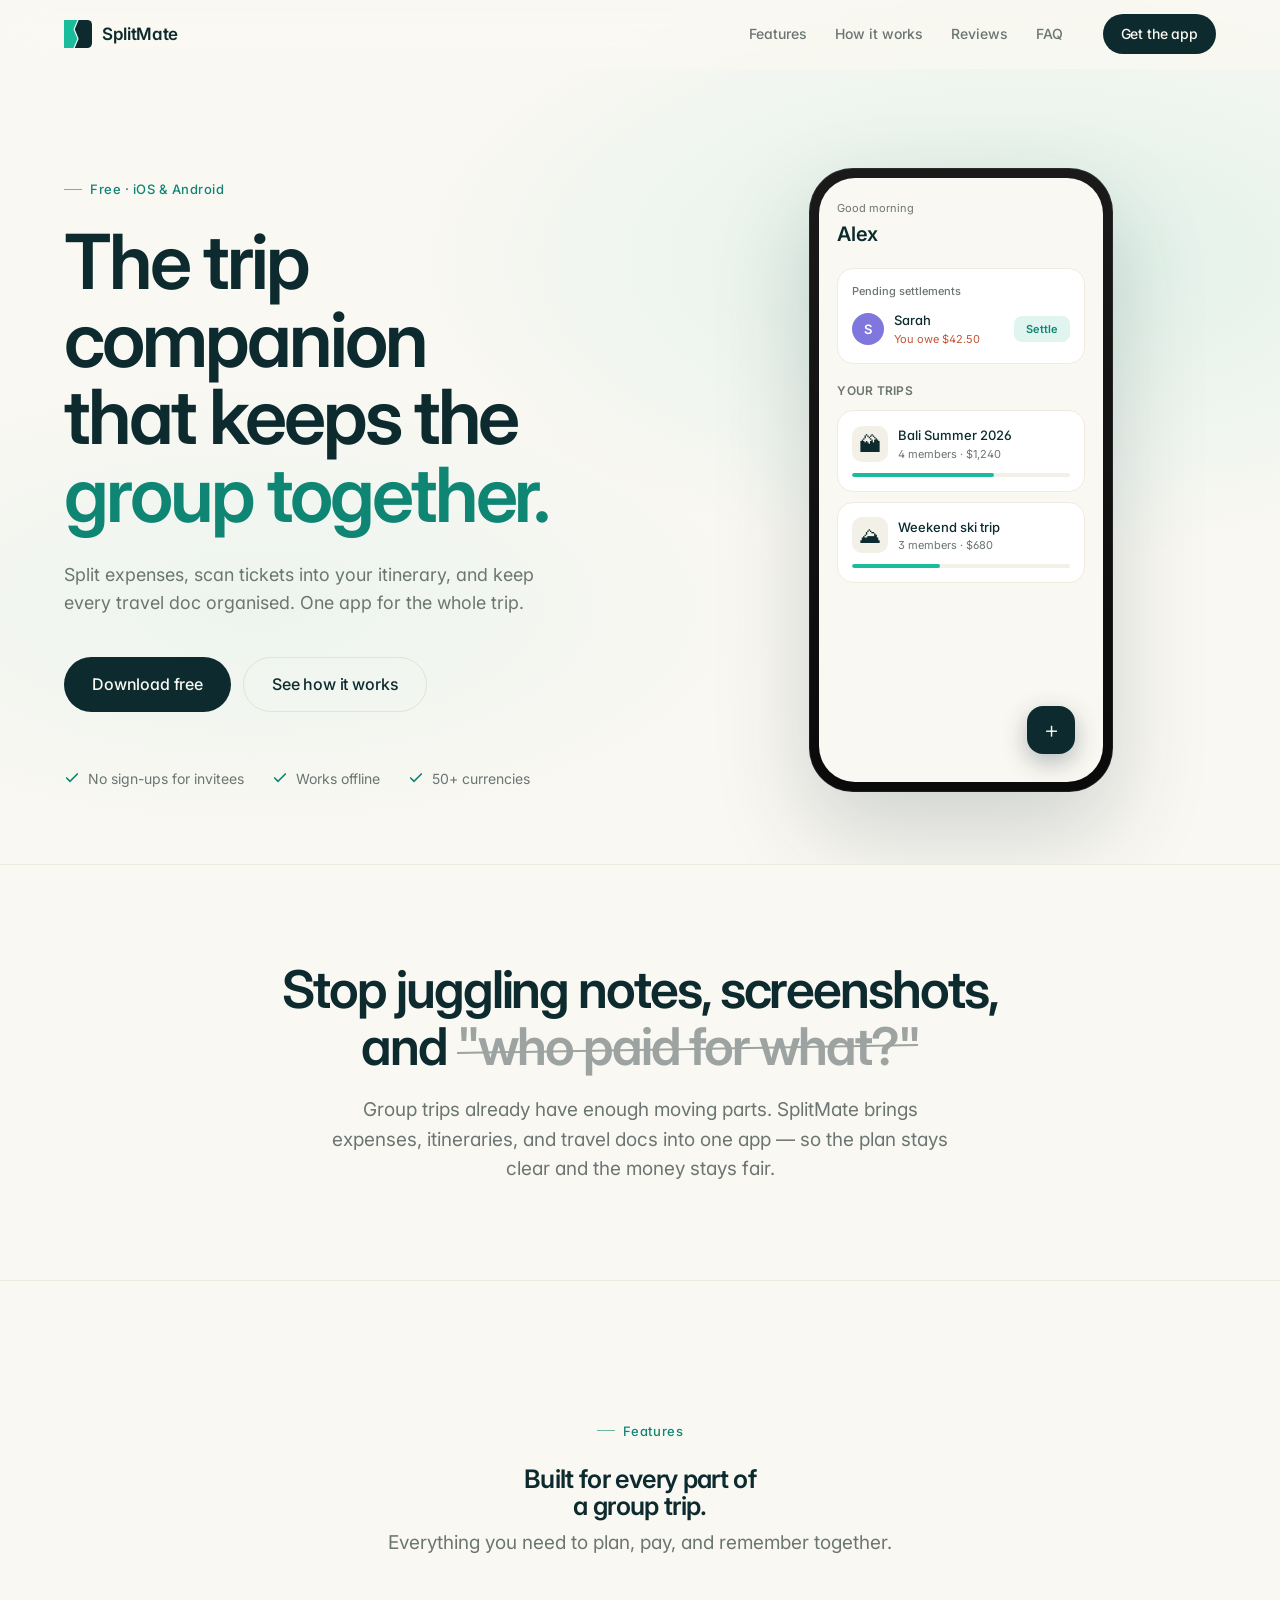
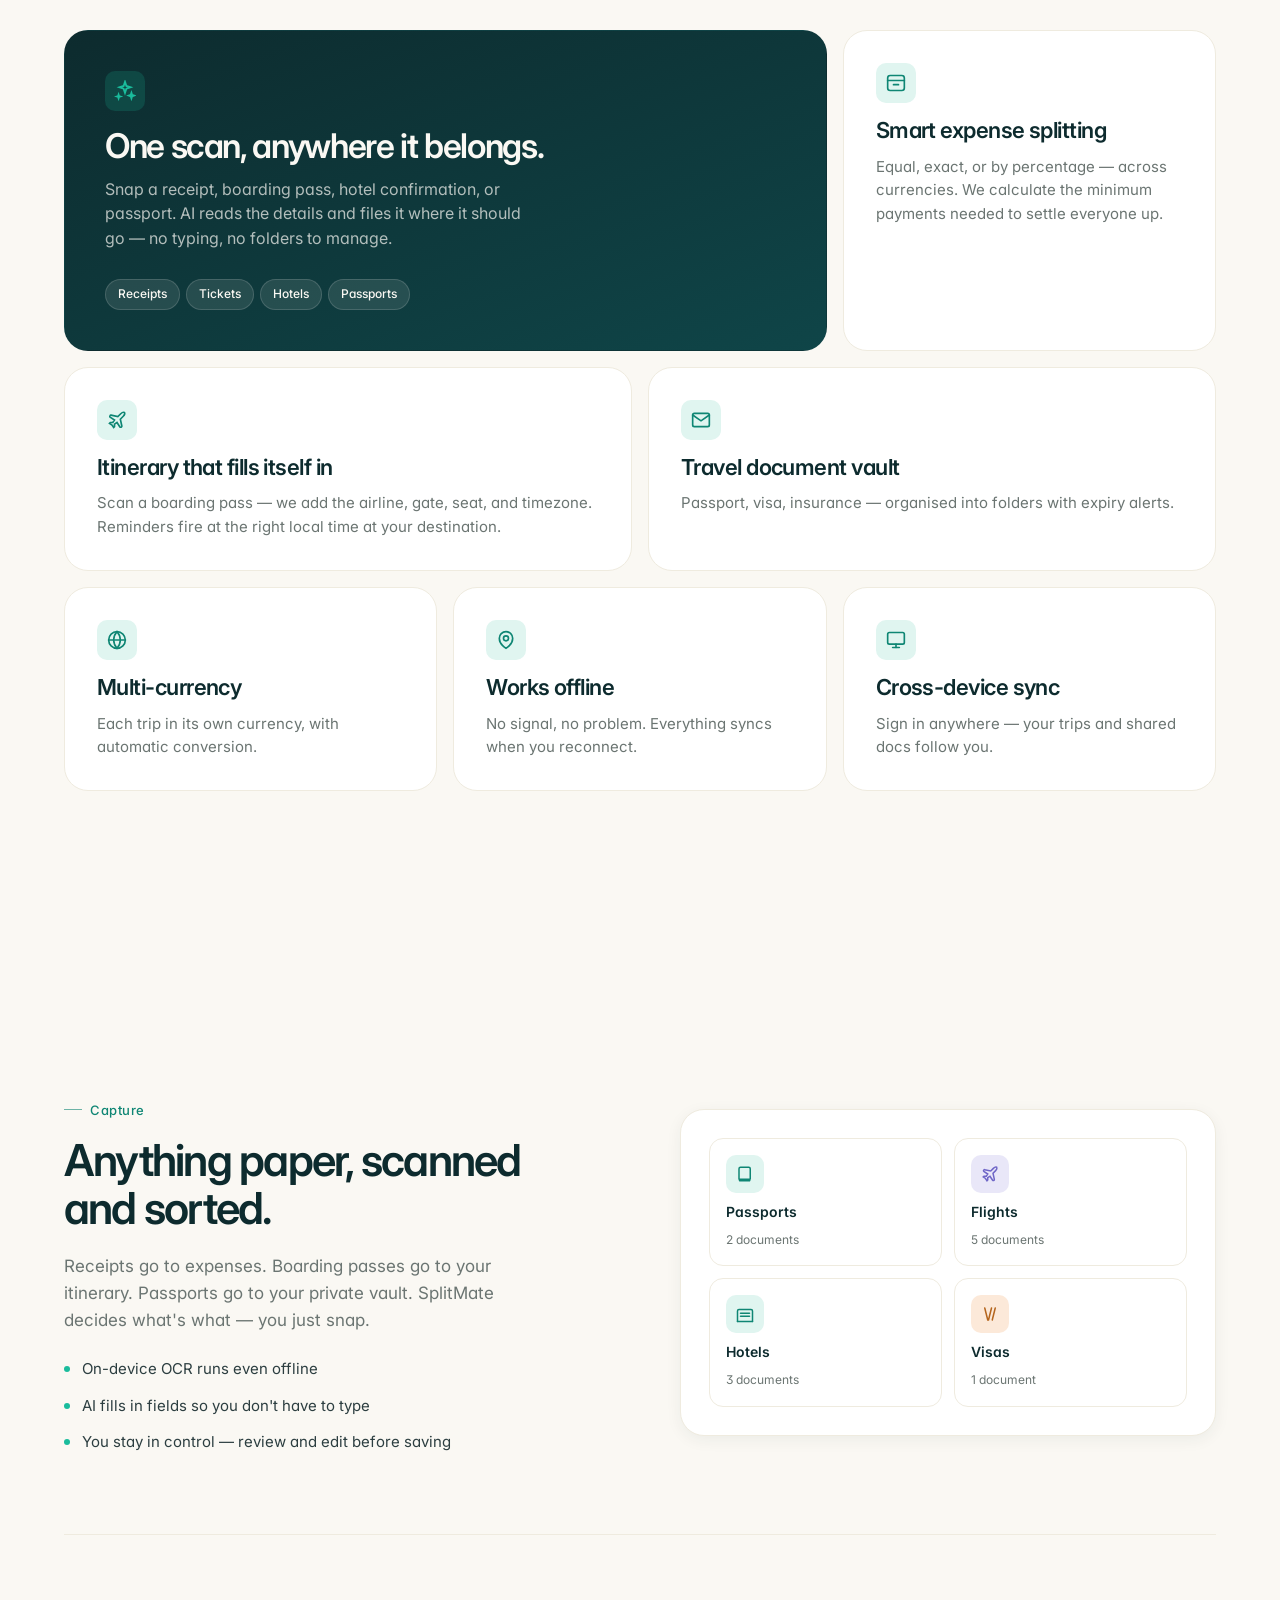
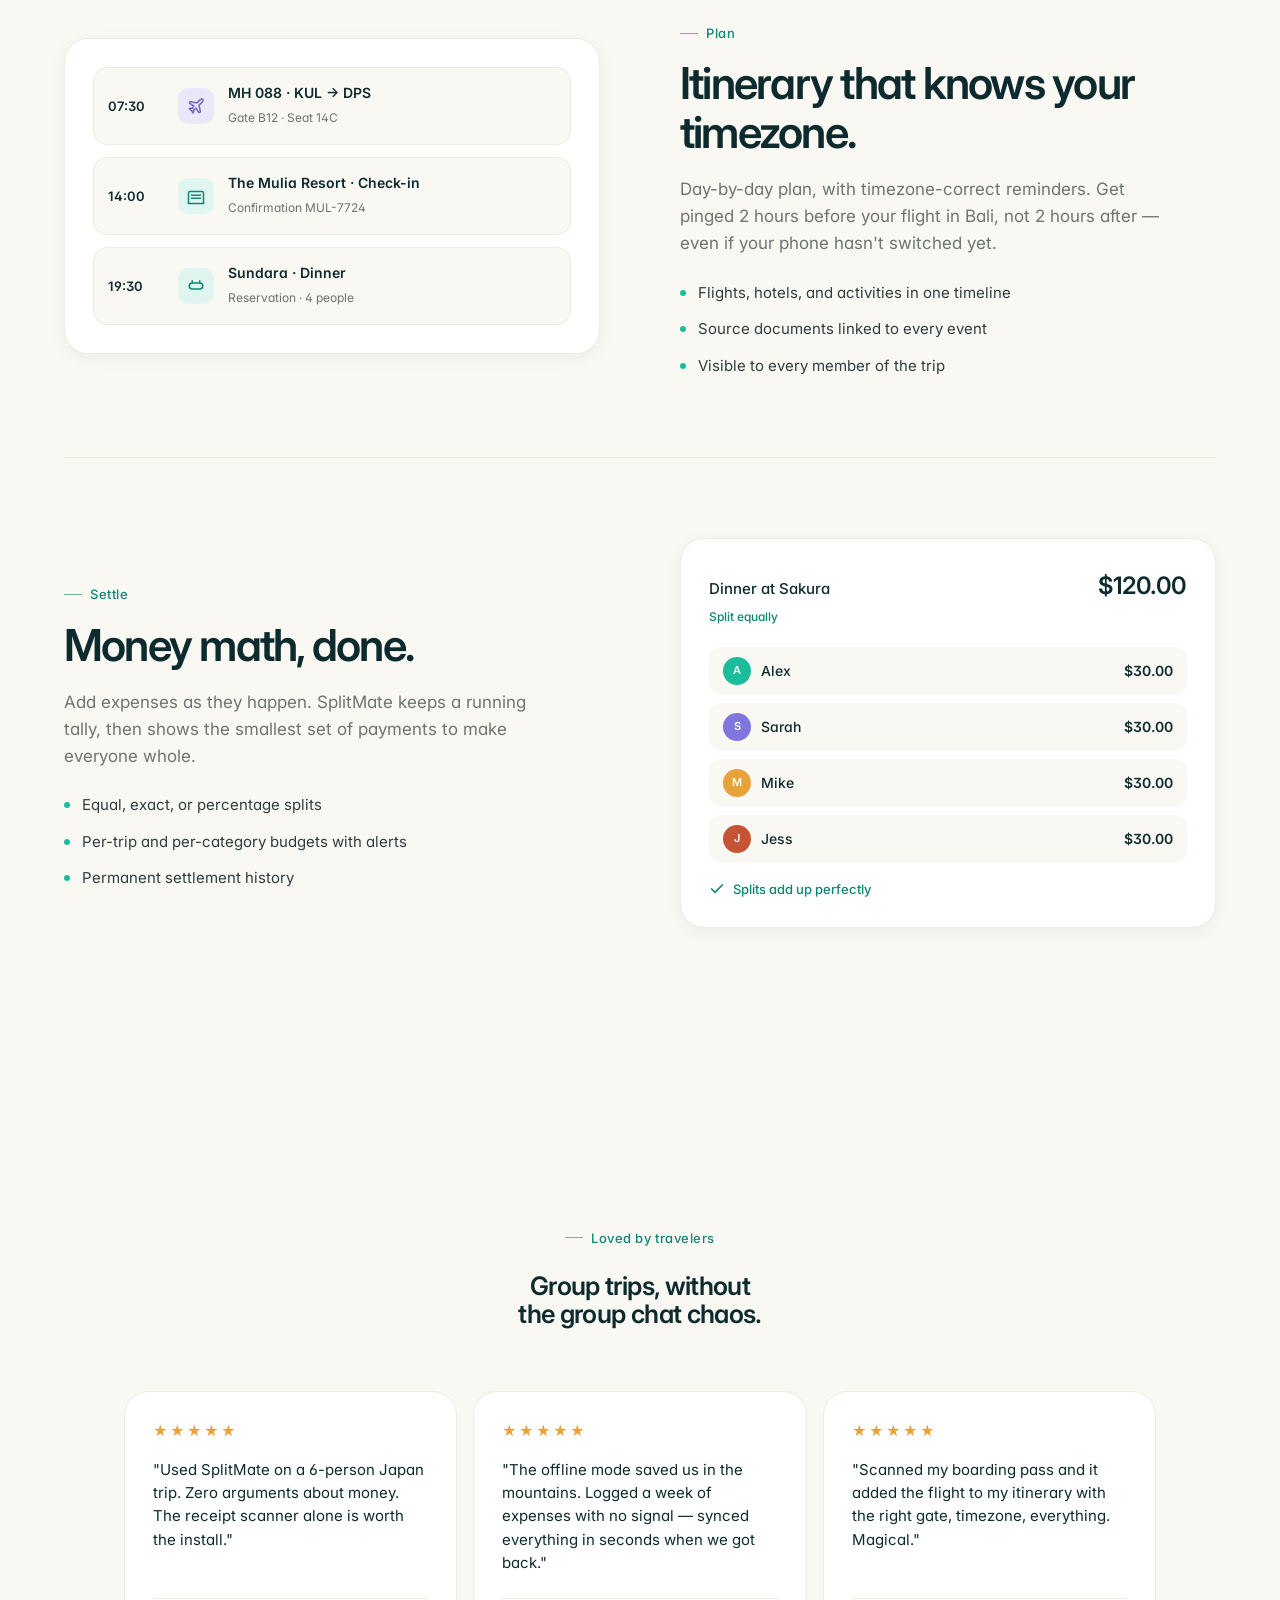
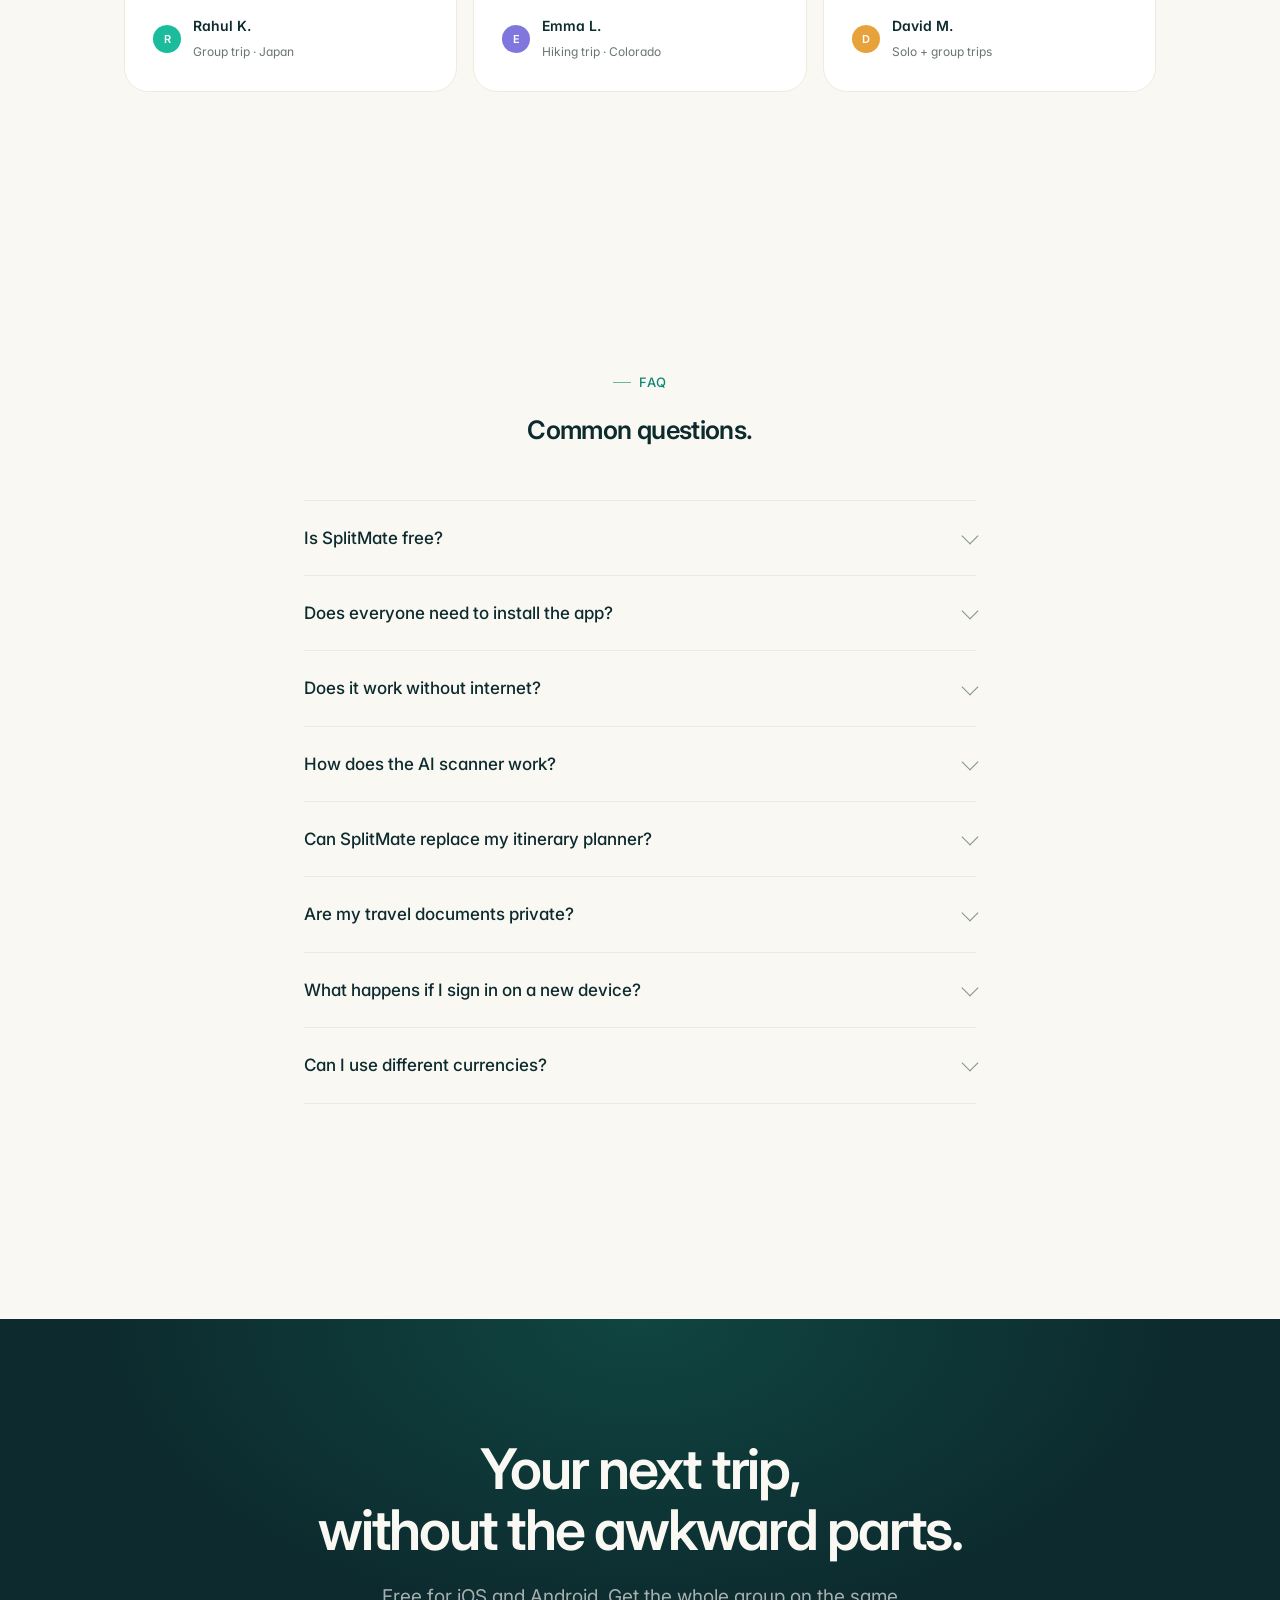
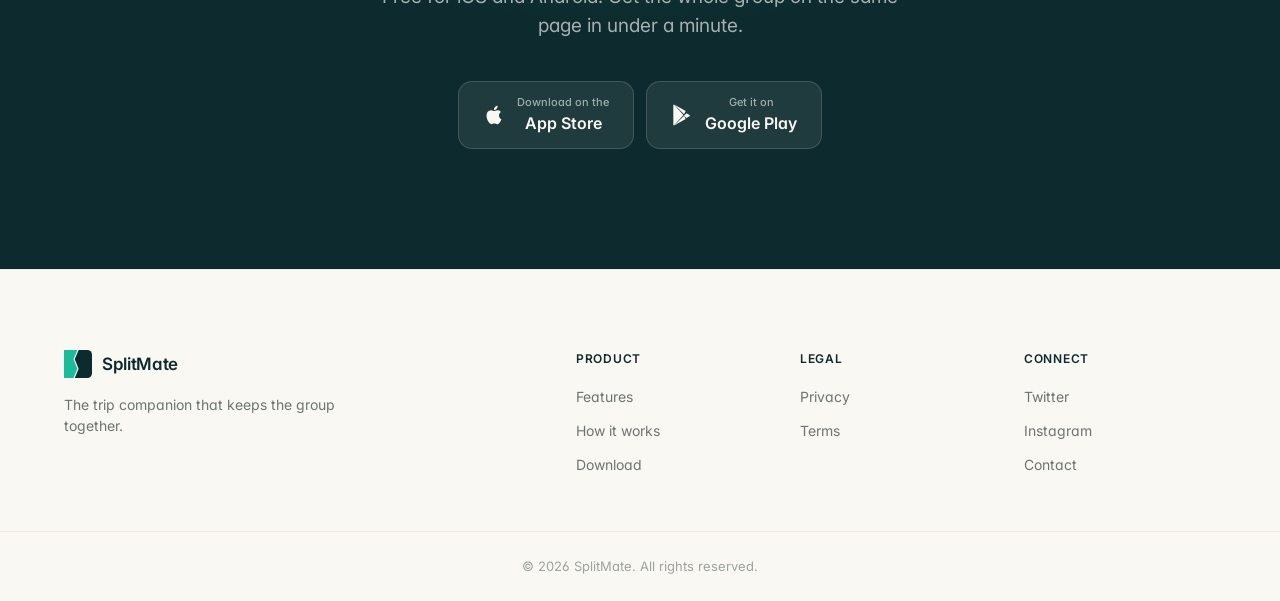
==== commit c2b28352: "Bust CSS/JS cache for design refresh The previous CSS was served with immutable max-age=31536000, so" ====
--- a/index.html
+++ b/index.html
@@ -52,7 +52,7 @@
   <link rel="preconnect" href="https://fonts.gstatic.com" crossorigin>
   <link href="https://fonts.googleapis.com/css2?family=Inter:wght@400;500;600;700&display=swap" rel="stylesheet">
 
-  <link rel="stylesheet" href="style.css">
+  <link rel="stylesheet" href="style.css?v=20260417">
 </head>
 <body>
 
@@ -560,6 +560,6 @@
     </div>
   </footer>
 
-  <script src="script.js"></script>
+  <script src="script.js?v=20260417"></script>
 </body>
 </html>
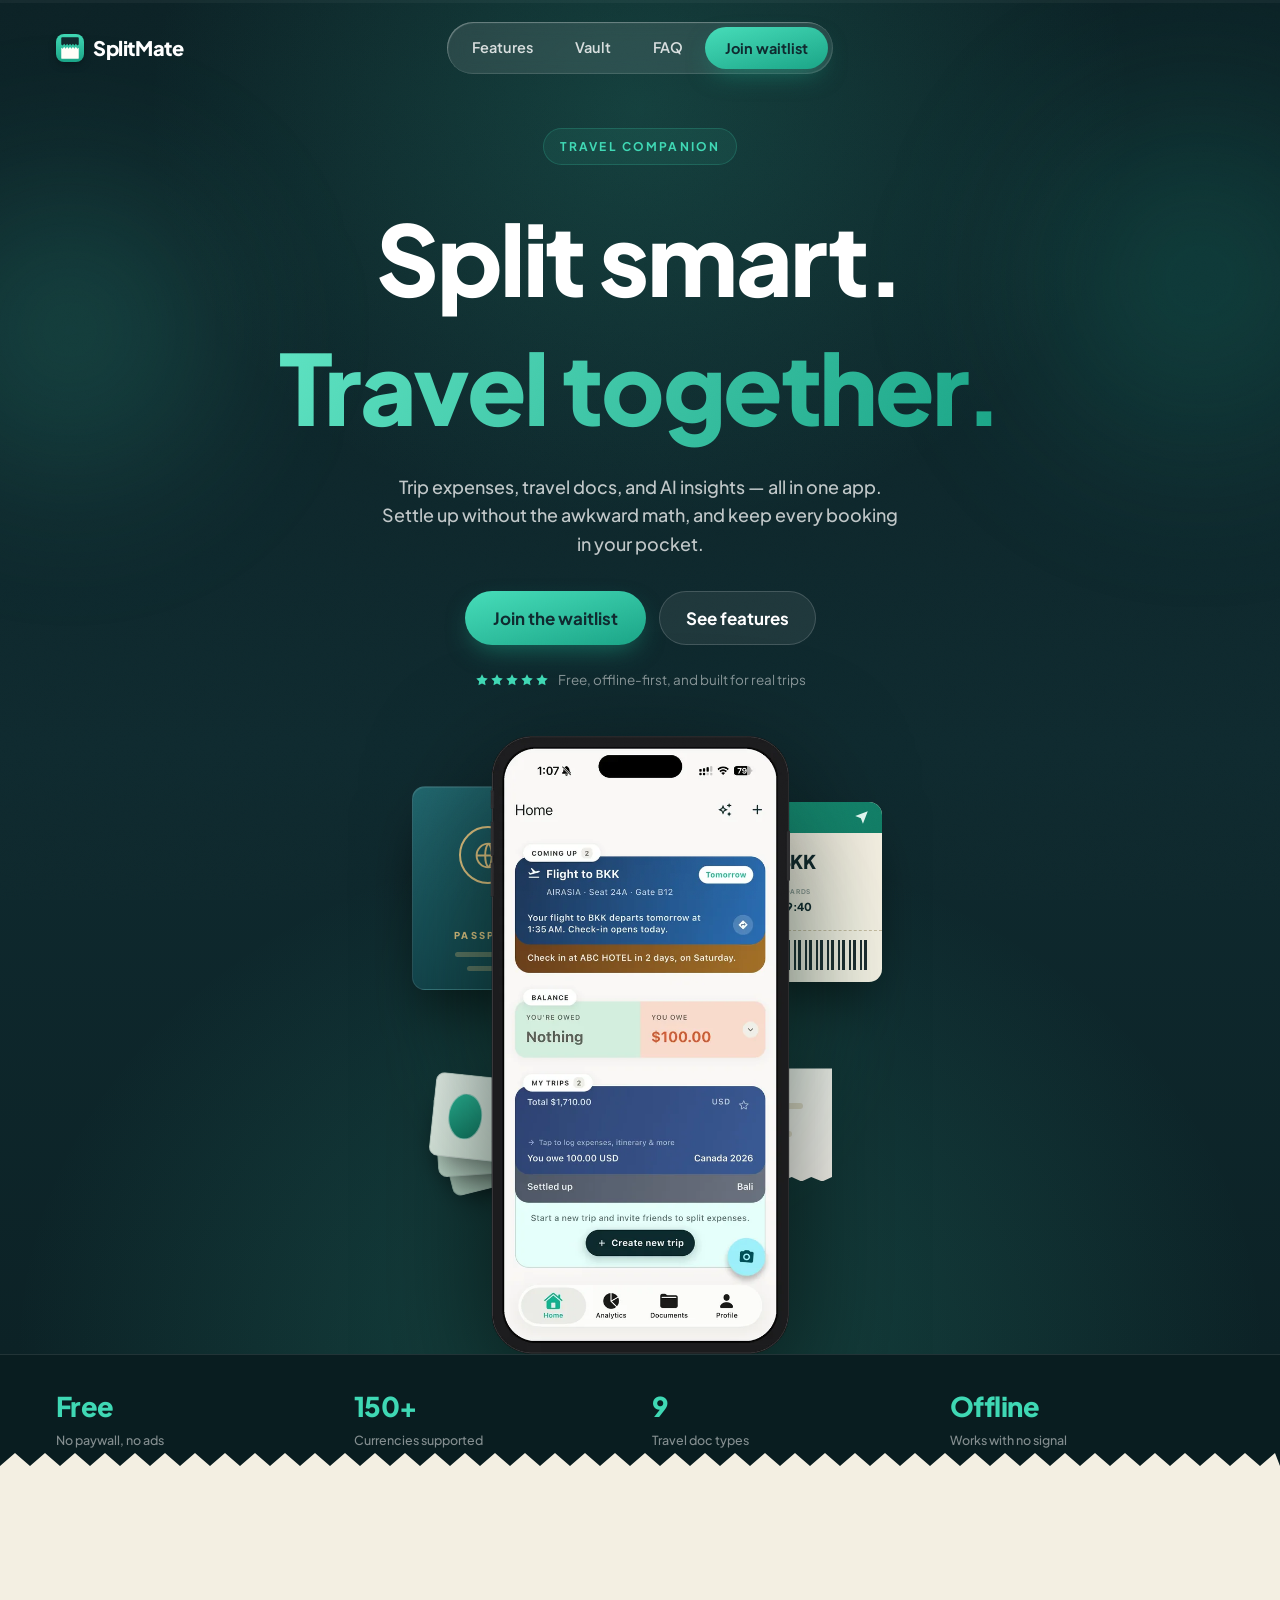
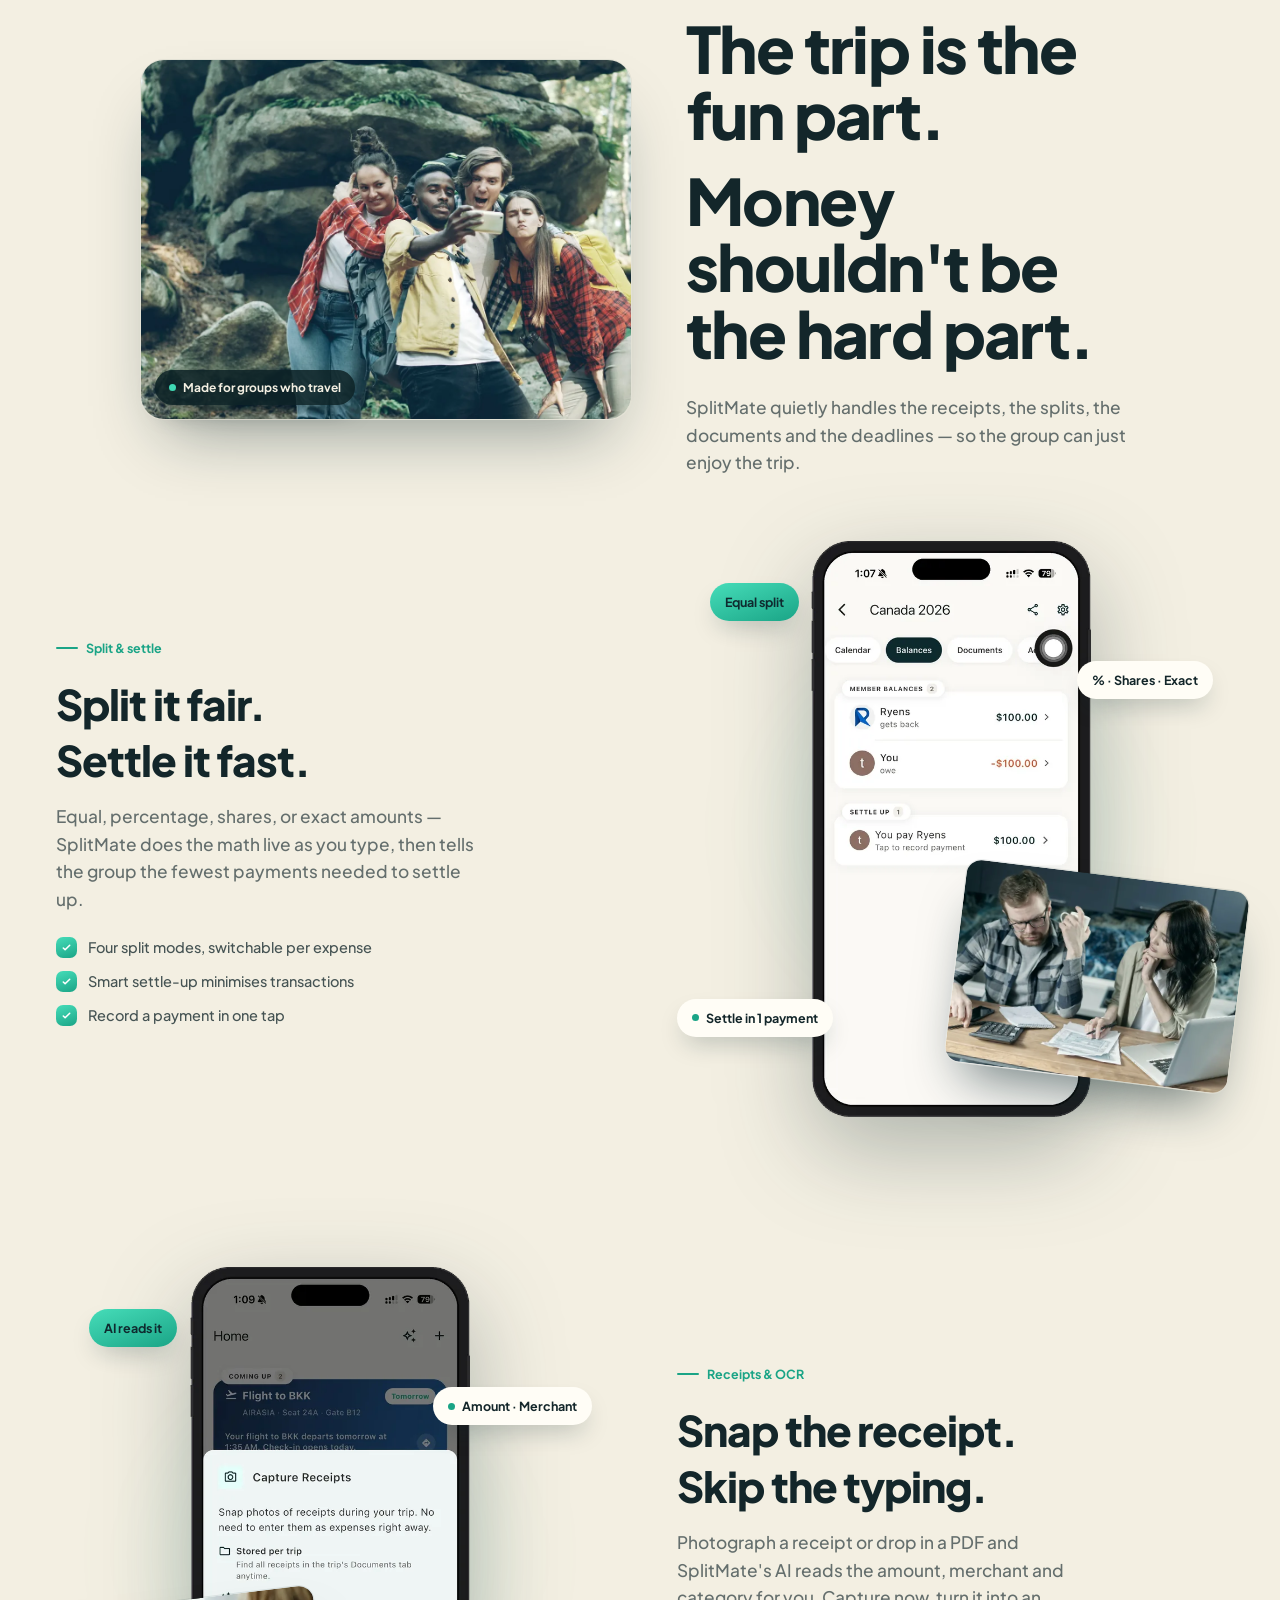
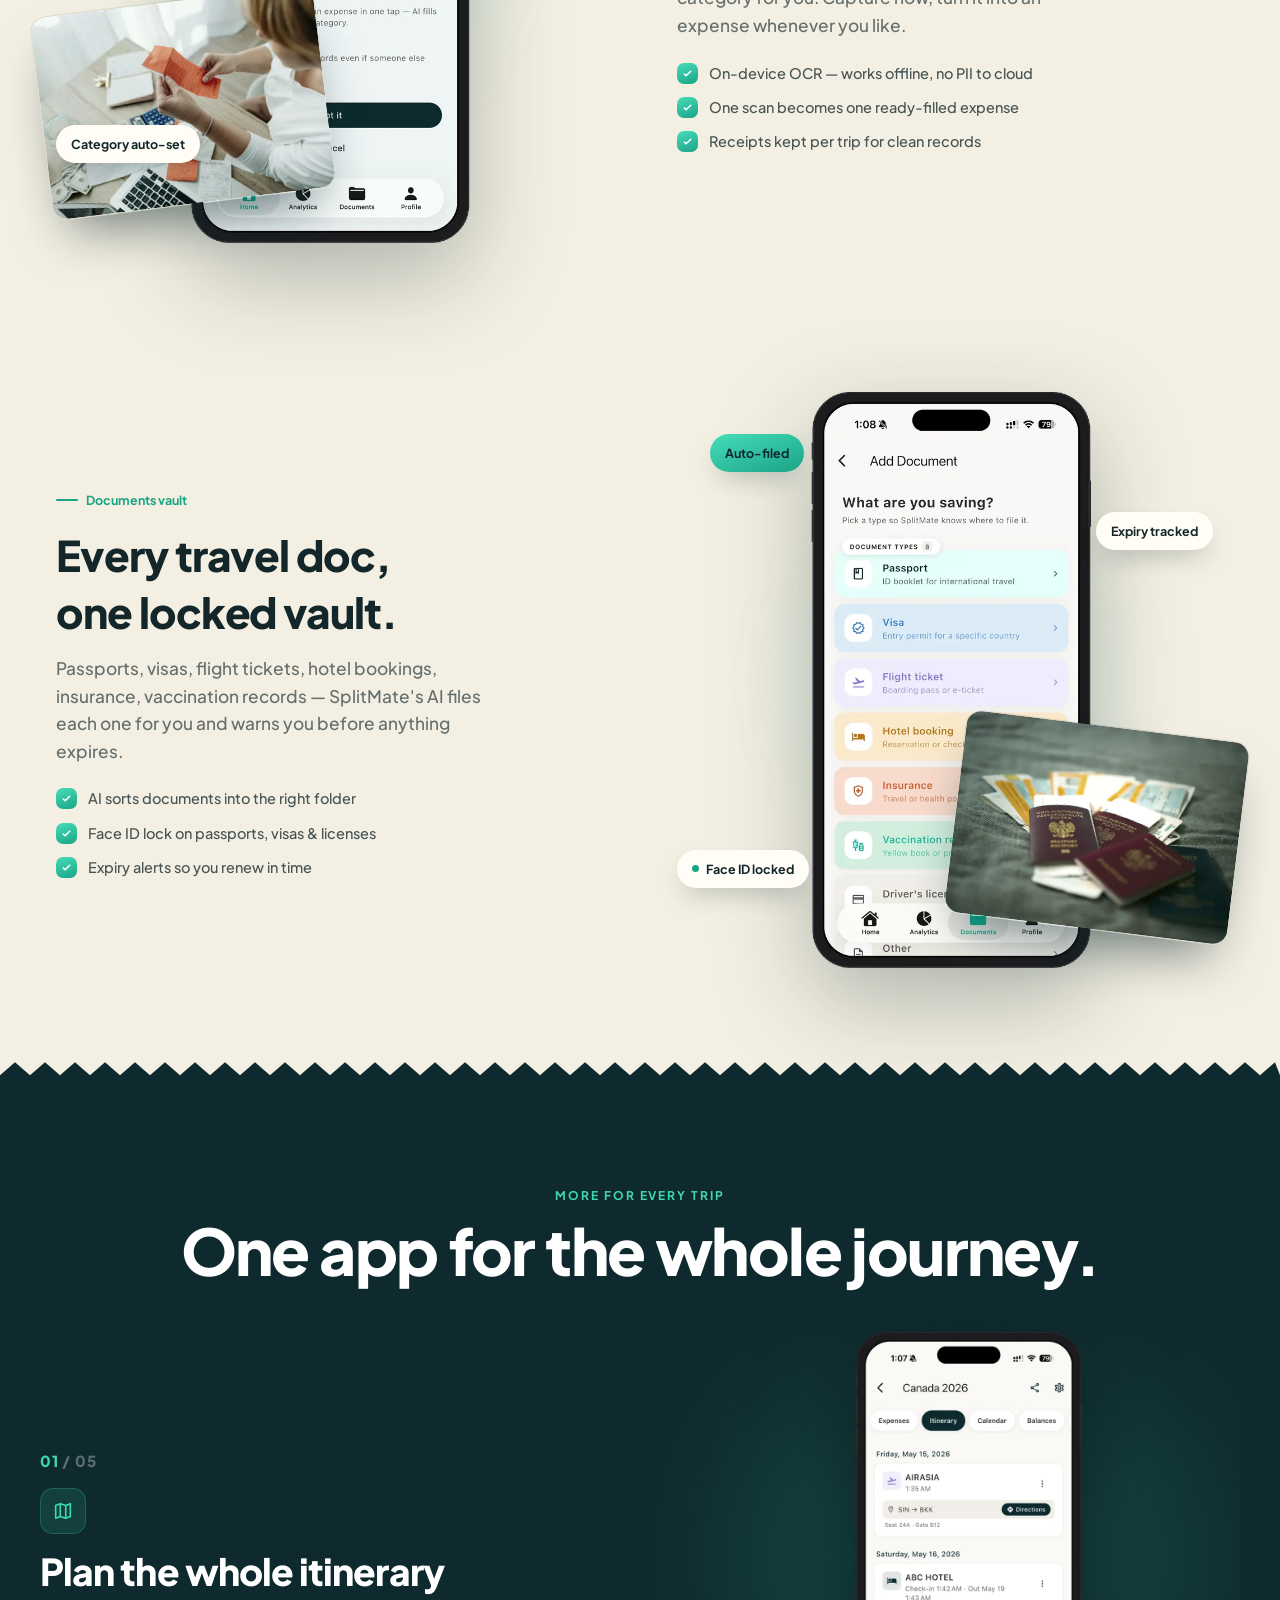
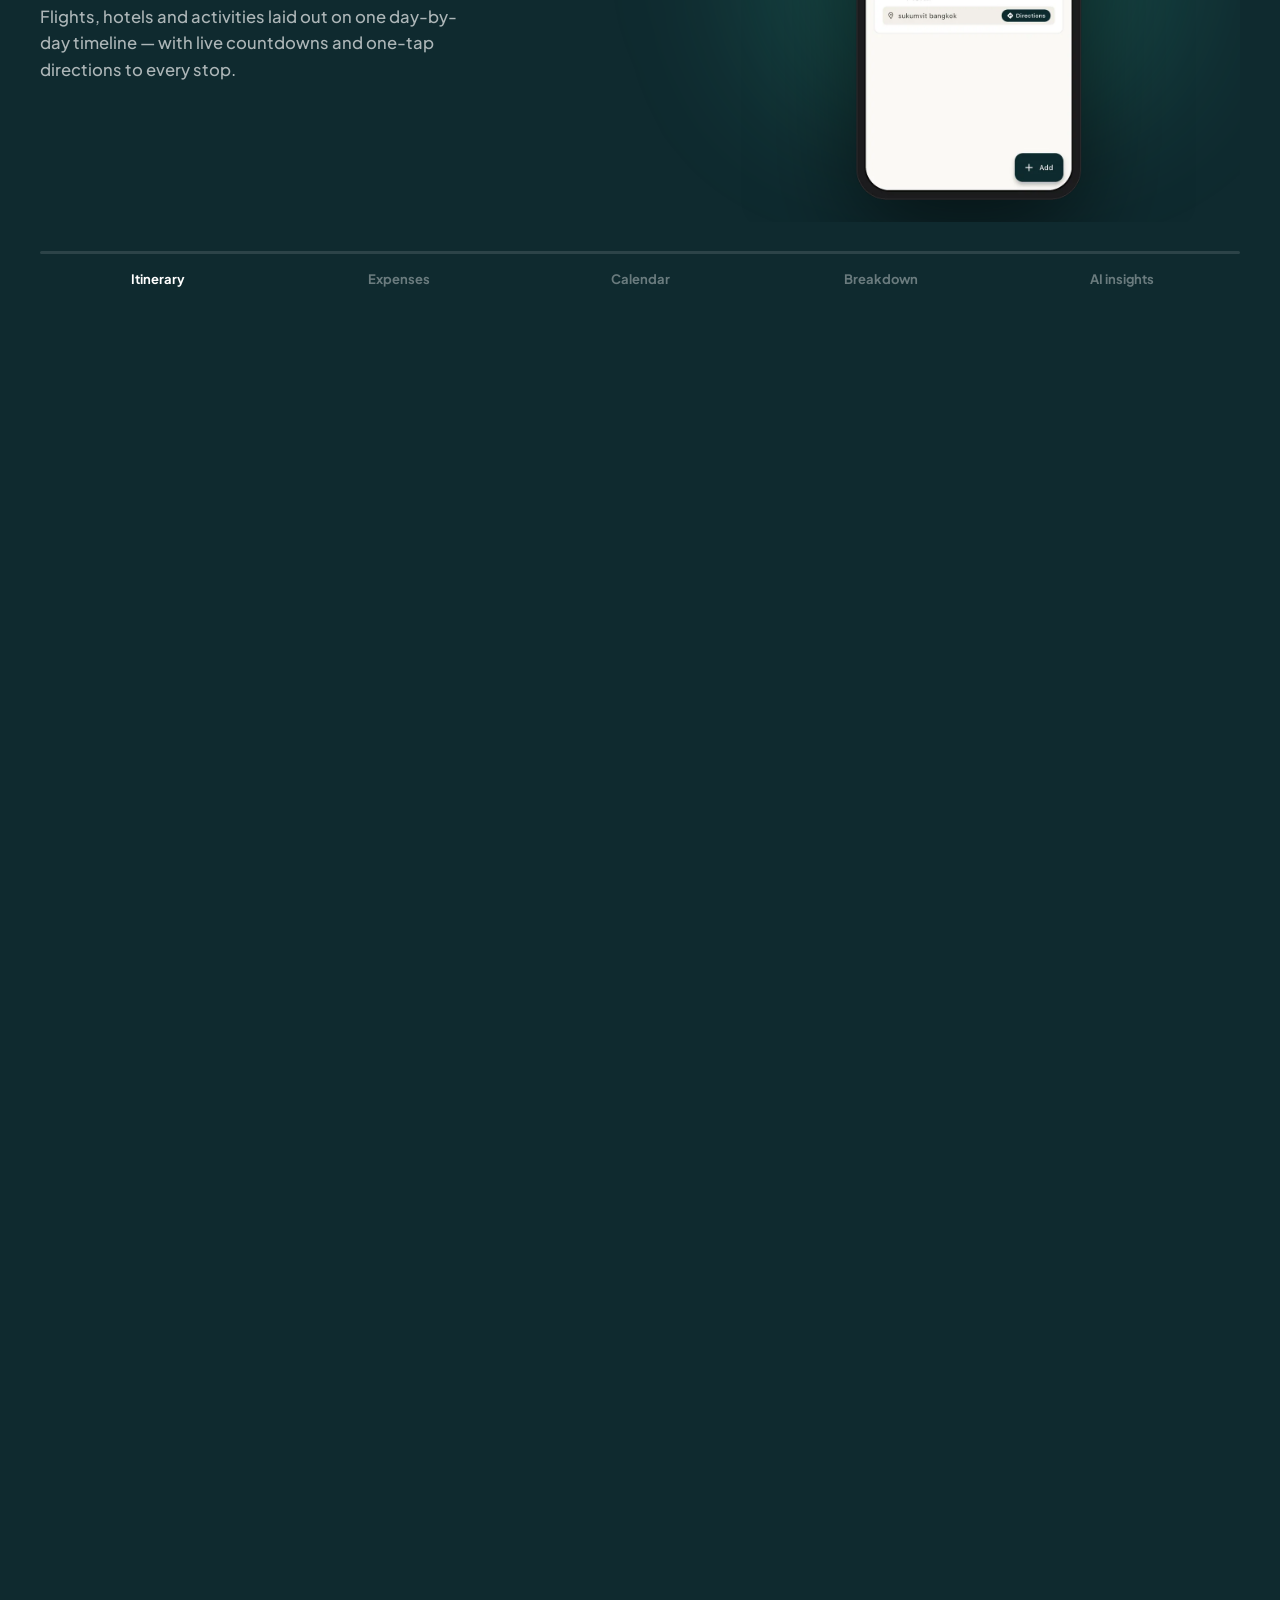
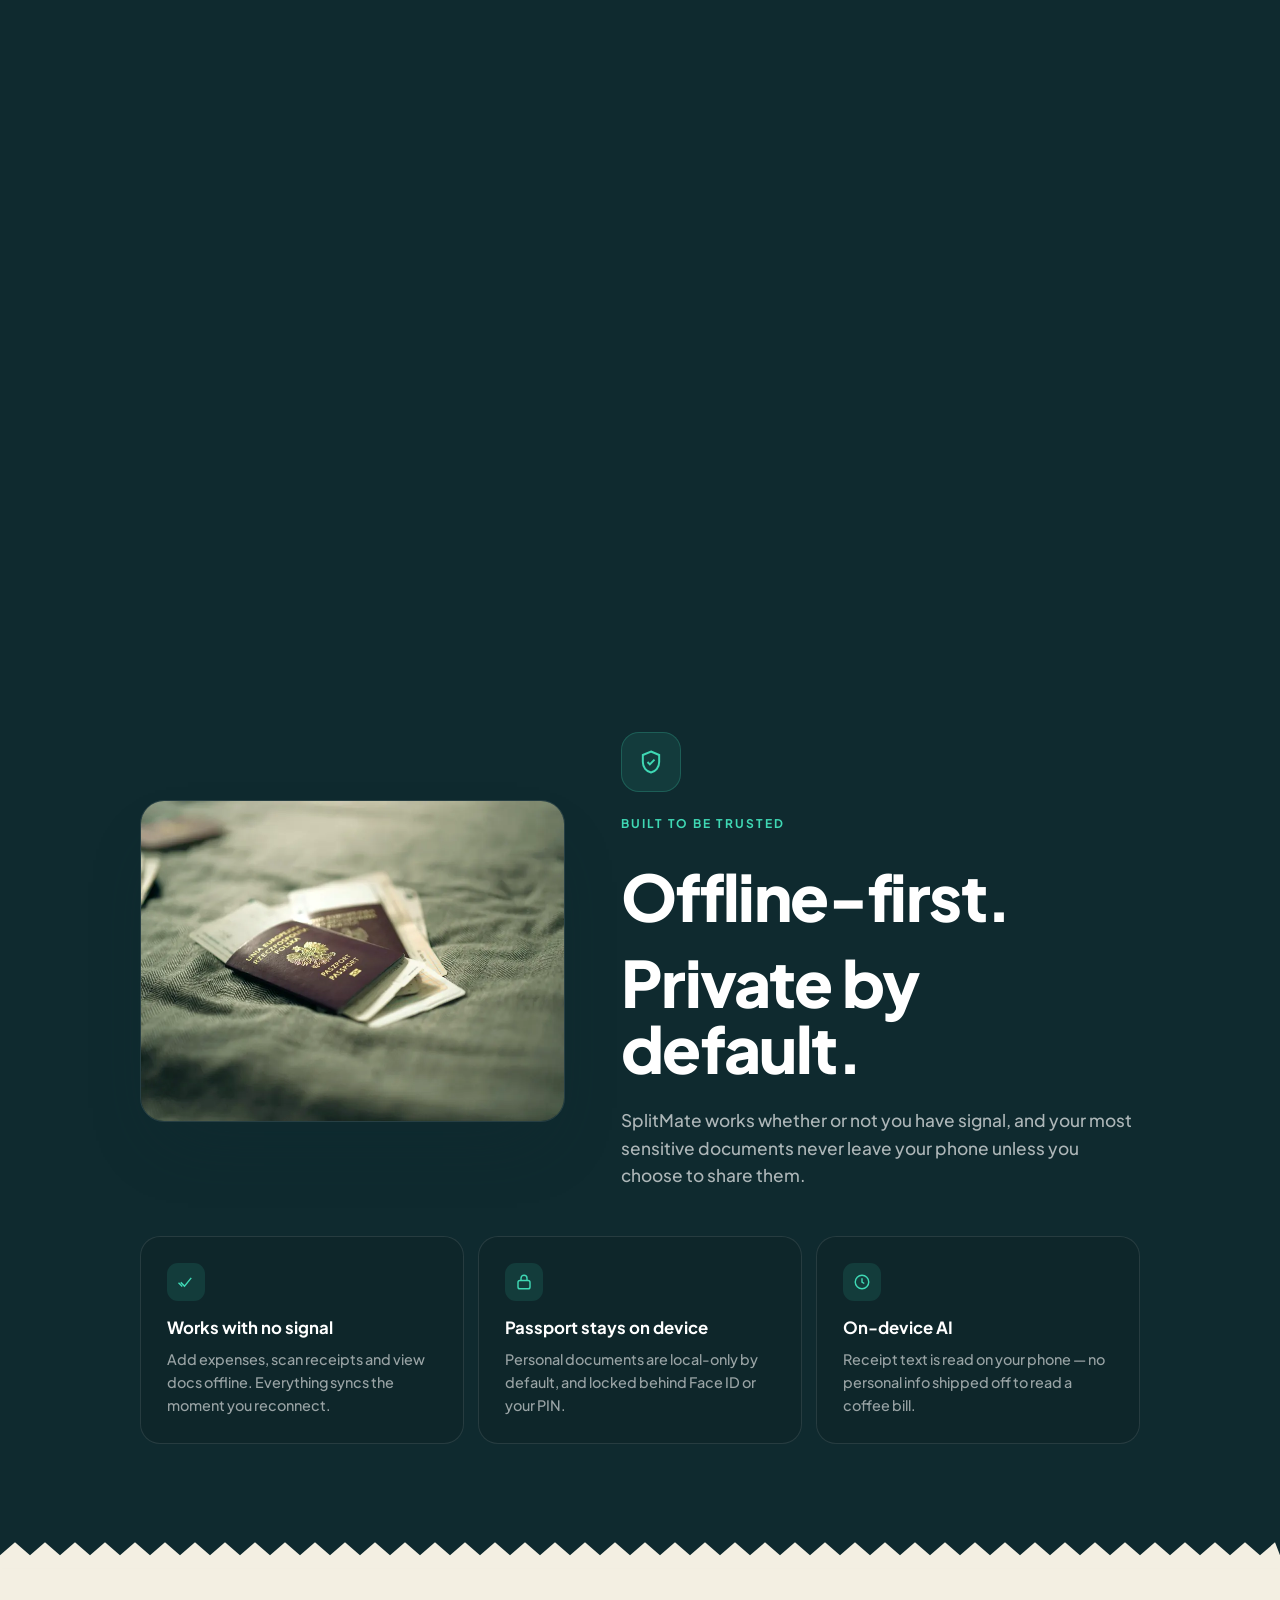
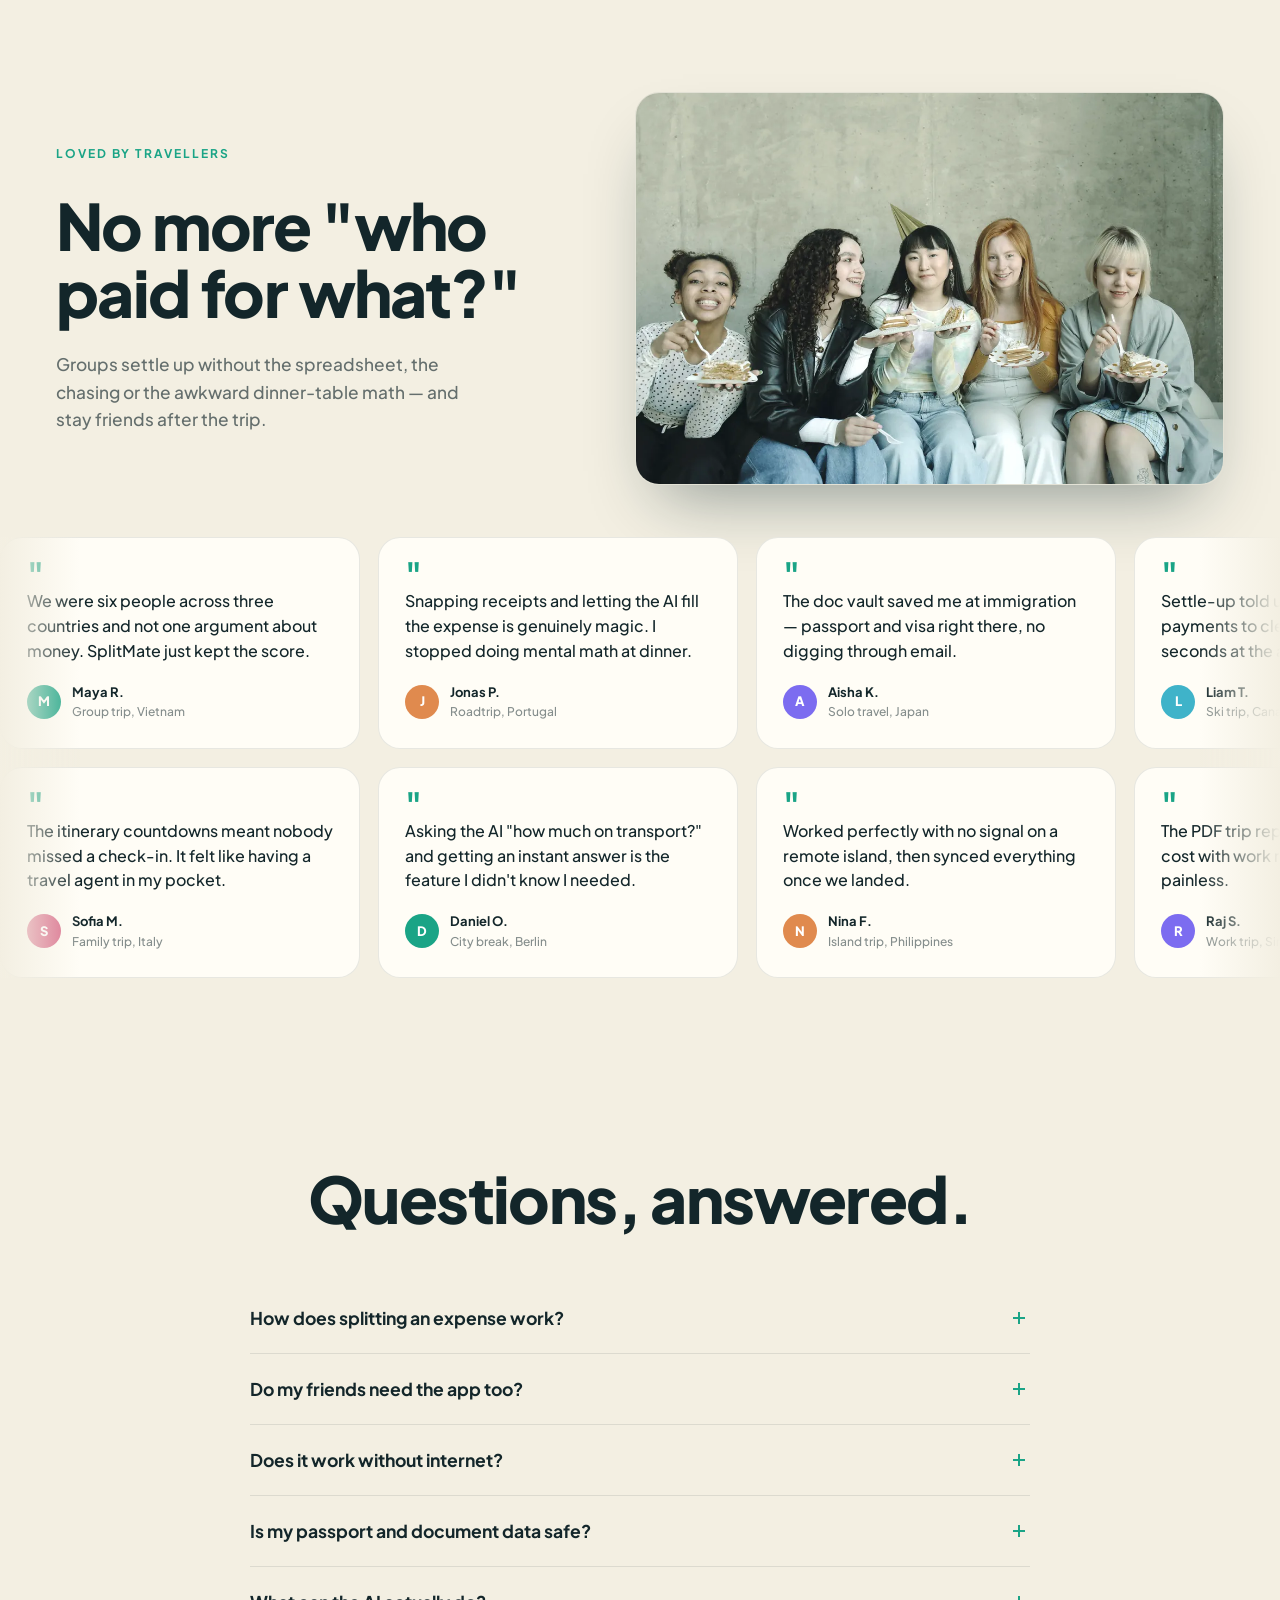
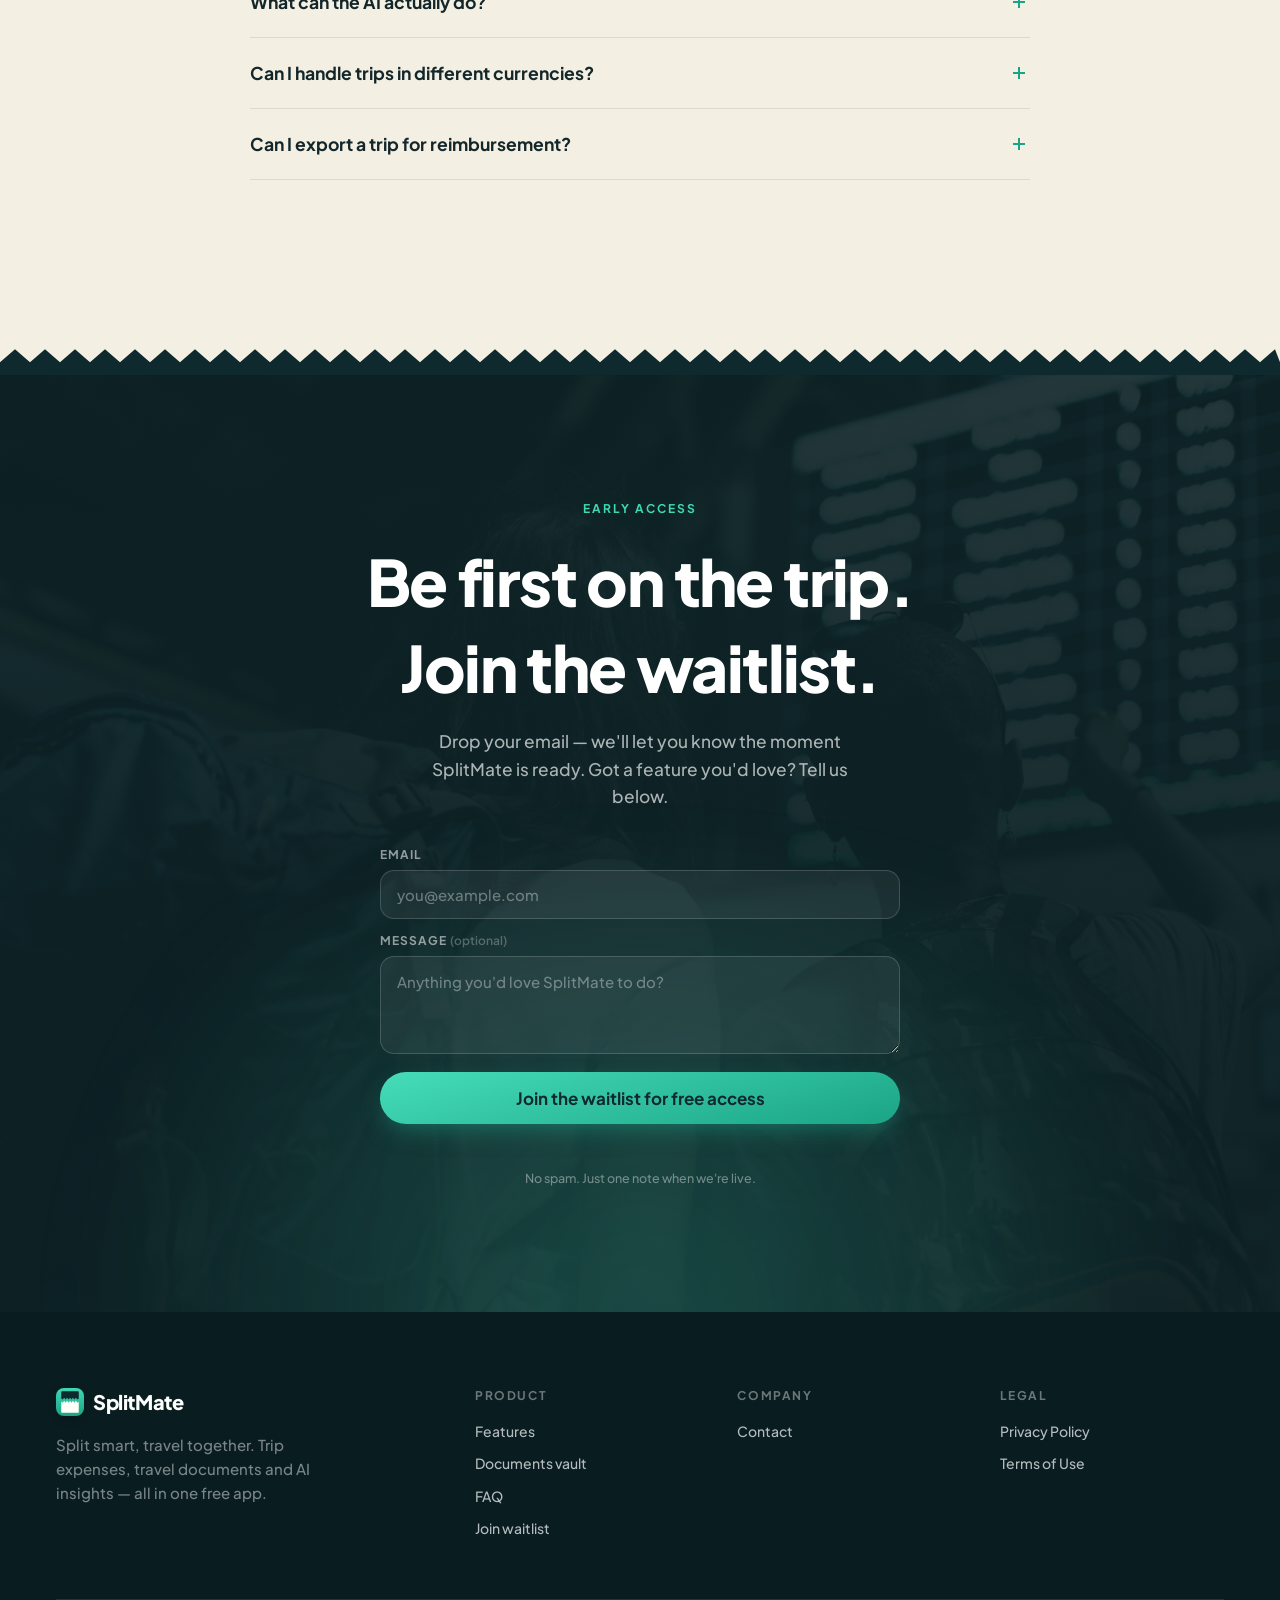
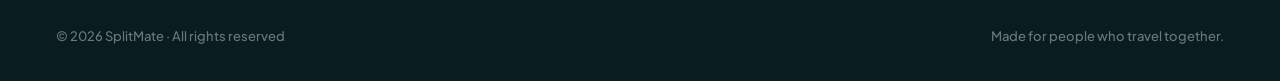
==== commit 96d118b4: "new design" ====
--- a/index.html
+++ b/index.html
@@ -1,565 +1,1369 @@
 <!DOCTYPE html>
 <html lang="en">
 <head>
-  <meta charset="UTF-8">
-  <meta name="viewport" content="width=device-width, initial-scale=1.0">
-
-  <!-- Primary SEO -->
-  <title>SplitMate — Group Trip Companion | Split Expenses, Plan Itinerary, Manage Travel Docs</title>
-  <meta name="description" content="The all-in-one app for group trips. Split expenses with AI receipt scanning, capture flights and hotel bookings into your itinerary, organize travel documents like passports and visas, and settle debts instantly. Free for iOS & Android.">
-  <meta name="keywords" content="expense splitter, group trip app, travel itinerary planner, passport vault, boarding pass scanner, hotel booking tracker, split bills, settle debts, AI receipt scanner, travel document organizer, splitmate">
-  <meta name="author" content="SplitMate">
-  <meta name="robots" content="index, follow">
-  <link rel="canonical" href="https://splitmate.live">
-
-  <!-- Open Graph / Facebook -->
-  <meta property="og:type" content="website">
-  <meta property="og:url" content="https://splitmate.live">
-  <meta property="og:title" content="SplitMate — Split Trips, Not Friendships">
-  <meta property="og:description" content="Split expenses, plan itineraries, organize travel docs. The all-in-one companion for group trips. Free on iOS & Android.">
-  <meta property="og:image" content="https://splitmate.live/og-image.png">
-  <meta property="og:site_name" content="SplitMate">
-
-  <!-- Twitter -->
-  <meta name="twitter:card" content="summary_large_image">
-  <meta name="twitter:url" content="https://splitmate.live">
-  <meta name="twitter:title" content="SplitMate — Split Trips, Not Friendships">
-  <meta name="twitter:description" content="Split expenses, plan itineraries, organize travel docs. The all-in-one companion for group trips. Free on iOS & Android.">
-  <meta name="twitter:image" content="https://splitmate.live/og-image.png">
-
-  <!-- Favicon -->
-  <link rel="icon" type="image/svg+xml" href="favicon.svg">
-  <link rel="icon" type="image/png" sizes="32x32" href="favicon-32.png">
-  <link rel="apple-touch-icon" sizes="180x180" href="apple-touch-icon.png">
-
-  <!-- Structured Data -->
-  <script type="application/ld+json">
-  {
-    "@context": "https://schema.org",
-    "@type": "MobileApplication",
-    "name": "SplitMate",
-    "operatingSystem": "iOS, Android",
-    "applicationCategory": "TravelApplication",
-    "description": "All-in-one group trip companion: split expenses, plan flights and hotels, organize travel documents like passports and visas, and settle debts instantly.",
-    "url": "https://splitmate.live",
-    "offers": { "@type": "Offer", "price": "0", "priceCurrency": "USD" },
-    "aggregateRating": { "@type": "AggregateRating", "ratingValue": "4.8", "ratingCount": "120" }
+<meta charset="UTF-8">
+<meta name="viewport" content="width=device-width, initial-scale=1, viewport-fit=cover">
+
+<title>SplitMate — Split smart. Travel together.</title>
+<meta name="description" content="Split expenses, scan tickets into your itinerary, and keep every travel doc organised. One app for the whole trip. Free on iOS and Android." />
+<meta name="theme-color" content="#0f2a2f" />
+
+<!-- Open Graph -->
+<meta property="og:type" content="website" />
+<meta property="og:title" content="SplitMate — Split smart. Travel together." />
+<meta property="og:description" content="Trip expenses, travel docs, and AI insights — all in one app. Settle up without the awkward math, and keep every booking in your pocket." />
+<meta property="og:url" content="https://splitmate.live" />
+<meta property="og:image" content="https://splitmate.live/og.png" />
+
+<!-- Twitter -->
+<meta name="twitter:card" content="summary_large_image" />
+<meta name="twitter:title" content="SplitMate — Split smart. Travel together." />
+<meta name="twitter:description" content="Split expenses, scan tickets, organise travel docs. Free." />
+
+<link rel="canonical" href="https://splitmate.live" />
+<link rel="icon" href="favicon.svg?v=20260513" type="image/svg+xml" />
+<link rel="apple-touch-icon" href="apple-touch-icon.png?v=20260513" />
+<link rel="mask-icon" href="favicon.svg?v=20260513" color="#1AA486" />
+
+<link rel="preconnect" href="https://fonts.googleapis.com">
+<link rel="preconnect" href="https://fonts.gstatic.com" crossorigin>
+<link href="https://fonts.googleapis.com/css2?family=Plus+Jakarta+Sans:wght@400;500;600;700;800&display=swap" rel="stylesheet">
+
+<!-- Schema -->
+<script type="application/ld+json">
+{
+  "@context": "https://schema.org",
+  "@type": "MobileApplication",
+  "name": "SplitMate",
+  "operatingSystem": "iOS, Android",
+  "applicationCategory": "TravelApplication",
+  "offers": { "@type": "Offer", "price": "0", "priceCurrency": "USD" },
+  "aggregateRating": {
+    "@type": "AggregateRating",
+    "ratingValue": "4.9",
+    "ratingCount": "428"
   }
-  </script>
-
-  <!-- Fonts -->
-  <link rel="preconnect" href="https://fonts.googleapis.com">
-  <link rel="preconnect" href="https://fonts.gstatic.com" crossorigin>
-  <link href="https://fonts.googleapis.com/css2?family=Inter:wght@400;500;600;700&display=swap" rel="stylesheet">
-
-  <link rel="stylesheet" href="style.css?v=20260417">
+}
+</script>
+<style>
+  :root{
+    --cream:#f3efe2;
+    --cream-2:#fbf9f0;
+    --card:#fffdf6;
+    --forest:#0f2a2f;
+    --forest-2:#091d20;
+    --ink:#13262a;
+    --teal:#1aa486;
+    --teal-br:#3fd8b4;
+    --line-d:rgba(19,38,42,.1);
+    --line-l:rgba(255,255,255,.1);
+    --ease:cubic-bezier(.16,1,.3,1);
+    --ease-roll:cubic-bezier(.65,0,.35,1);
+  }
+  *{margin:0;padding:0;box-sizing:border-box}
+  html{scroll-behavior:smooth;background:var(--forest)}
+  body{
+    font-family:'Plus Jakarta Sans',system-ui,sans-serif;
+    background:var(--forest);color:#fff;line-height:1.6;
+    -webkit-font-smoothing:antialiased;overflow-x:hidden;
+  }
+  ::selection{background:var(--teal-br);color:var(--forest)}
+  a{color:inherit;text-decoration:none}
+  img{display:block;max-width:100%}
+  .wrap{max-width:78rem;margin:0 auto;padding:0 22px}
+  @media(min-width:768px){.wrap{padding:0 40px}}
+
+  body::after{
+    content:"";position:fixed;inset:0;z-index:9999;pointer-events:none;
+    opacity:.035;mix-blend-mode:overlay;
+    background-image:url("data:image/svg+xml,%3Csvg xmlns='http://www.w3.org/2000/svg' width='150' height='150'%3E%3Cfilter id='g'%3E%3CfeTurbulence type='fractalNoise' baseFrequency='.9' numOctaves='2'/%3E%3C/filter%3E%3Crect width='100%25' height='100%25' filter='url(%23g)'/%3E%3C/svg%3E");
+  }
+
+  /* ===================== MOTION SYSTEM ===================== */
+  /* reveal-on-scroll */
+  [data-anim]{opacity:0;will-change:transform,opacity;
+    transition:opacity 1s var(--ease),transform 1s var(--ease)}
+  [data-anim="up"]{transform:translateY(48px)}
+  [data-anim="left"]{transform:translateX(-56px)}
+  [data-anim="right"]{transform:translateX(56px)}
+  [data-anim="scale"]{transform:scale(.9)}
+  [data-anim="fade"]{transform:none}
+  [data-anim].shown{opacity:1;transform:none}
+
+  /* line-mask headline reveal */
+  .hl .ln{display:block;overflow:hidden;padding:.18em 0 .12em}
+  .hl .ln-i{display:block;transform:translateY(112%);
+    transition:transform 1.05s var(--ease)}
+  .hl.shown .ln-i{transform:translateY(0)}
+  .hl .ln:nth-child(2) .ln-i{transition-delay:.1s}
+  .hl .ln:nth-child(3) .ln-i{transition-delay:.2s}
+
+  /* scroll-driven parallax + progress (compositor-friendly, progressive) */
+  @supports (animation-timeline: view()){
+    @media (prefers-reduced-motion: no-preference){
+      .par{animation:parY linear both;animation-timeline:view();
+        animation-range:cover}
+      @keyframes parY{
+        from{transform:translateY(var(--p1,38px))}
+        to{transform:translateY(var(--p2,-38px))}
+      }
+      .progress-fill{transform-origin:0 50%;
+        animation:grow linear both;animation-timeline:scroll(root)}
+      @keyframes grow{from{transform:scaleX(0)}to{transform:scaleX(1)}}
+    }
+  }
+
+  @media (prefers-reduced-motion: reduce){
+    *{animation-duration:.001ms!important;animation-iteration-count:1!important;
+      transition-duration:.001ms!important}
+    [data-anim]{opacity:1!important;transform:none!important}
+    .hl .ln-i{transform:none!important}
+    .hero h1 .l i{transform:none!important;animation:none!important}
+  }
+
+  /* scroll progress bar */
+  .progress{position:fixed;top:0;left:0;right:0;height:3px;z-index:300;
+    background:rgba(255,255,255,.04)}
+  .progress-fill{height:100%;transform:scaleX(0);
+    background:linear-gradient(90deg,var(--teal-br),var(--teal))}
+
+  /* headline scale */
+  .display{font-weight:800;letter-spacing:-.025em;line-height:1.04}
+  h1.display{font-size:clamp(3rem,8.2vw,6.1rem)}
+  h2.display{font-size:clamp(2.3rem,5vw,4.1rem)}
+  h3.display{font-size:clamp(1.85rem,3.3vw,2.7rem)}
+
+  /* ===================== NAV ===================== */
+  nav{position:fixed;inset-inline:0;top:0;z-index:200;padding-top:22px;
+    transition:transform .85s var(--ease);transform:translateY(-135%)}
+  nav.ready{transform:translateY(0)}
+  .nav-grid{display:grid;grid-template-columns:1fr auto 1fr;align-items:center;
+    gap:14px;max-width:78rem;margin:0 auto;padding:0 22px}
+  @media(min-width:768px){.nav-grid{padding:0 40px}}
+  .logo{display:flex;align-items:center;gap:9px;font-weight:800;font-size:20px;
+    letter-spacing:-.02em;justify-self:start;transition:color .35s}
+  .logo .mk{width:28px;height:28px;border-radius:8px;overflow:hidden;flex-shrink:0;
+    box-shadow:0 3px 10px -2px rgba(0,0,0,.4)}
+  .logo .mk svg{width:100%;height:100%;display:block}
+  .navpill{justify-self:center;display:none;align-items:center;gap:2px;padding:5px;
+    border-radius:50vw;backdrop-filter:blur(8px);-webkit-backdrop-filter:blur(8px);
+    transition:background-color .35s,box-shadow .35s}
+  @media(min-width:768px){.navpill{display:flex}}
+  .navlink{display:inline-flex;height:42px;align-items:center;padding:0 20px;
+    border-radius:50vw;font-size:14.5px;font-weight:600;transition:background .25s,color .25s}
+  nav[data-theme="dark"] .logo{color:#fff}
+  nav[data-theme="dark"] .navpill{background:rgba(255,255,255,.1);
+    box-shadow:inset 1px 1px 1px 0 rgba(255,255,255,.32),inset -1px -1px 1px 0 rgba(255,255,255,.14)}
+  nav[data-theme="dark"] .navlink{color:rgba(255,255,255,.82)}
+  nav[data-theme="dark"] .navlink:hover{background:rgba(255,255,255,.1);color:#fff}
+  nav[data-theme="light"] .logo{color:var(--ink)}
+  nav[data-theme="light"] .navpill{background:rgba(255,255,255,.7);
+    box-shadow:inset 1px 1px 1px 0 rgba(255,255,255,.7),inset -1px -1px 1px 0 rgba(15,42,47,.07)}
+  nav[data-theme="light"] .navlink{color:rgba(19,38,42,.68)}
+  nav[data-theme="light"] .navlink:hover{background:rgba(15,42,47,.05);color:var(--ink)}
+
+  /* buttons */
+  .btn{display:inline-flex;align-items:center;gap:8px;border-radius:50vw;
+    text-decoration:none;
+    font-weight:700;cursor:pointer;border:none;overflow:hidden;
+    transition:transform .3s var(--ease),box-shadow .3s,filter .3s}
+  .btn:hover{transform:translateY(-3px)}
+  .btn:active{transform:translateY(-1px) scale(.98)}
+  .btn-teal{background:linear-gradient(165deg,#46ddb9,var(--teal));color:var(--forest);
+    box-shadow:0 10px 26px -8px rgba(26,164,134,.6)}
+  .btn-teal:hover{box-shadow:0 16px 34px -8px rgba(26,164,134,.8)}
+  .btn-nav{height:42px;padding:0 20px;font-size:14.5px}
+  .btn-hero{padding:15px 28px;font-size:1.06rem}
+  .btn-ghost-l{padding:15px 26px;font-size:1.06rem;color:#fff;
+    background:rgba(255,255,255,.07);border:1px solid rgba(255,255,255,.16)}
+  .btn-ghost-l:hover{background:rgba(255,255,255,.12)}
+  .btn svg.apple{flex-shrink:0;width:18px;height:18px}
+  .btn-hero svg.apple,.btn-ghost-l svg.apple{width:20px;height:20px}
+
+  /* text-roll */
+  .roll{display:inline-flex;line-height:1.3}
+  .roll .ch{position:relative;display:inline-block;overflow:hidden;height:1.3em}
+  .roll .ch span{display:inline-block;transition:transform .5s var(--ease-roll)}
+  .roll .ch span:last-child{position:absolute;left:0;top:100%}
+  .btn:hover .roll .ch span{transform:translateY(-100%)}
+
+  /* ===================== TORN EDGE ===================== */
+  .torn{position:relative;z-index:6;height:26px;margin-top:-26px;
+    filter:drop-shadow(0 -4px 5px rgba(0,0,0,.13))}
+  .torn.cream{background:var(--cream)}
+  .torn.forest{background:var(--forest)}
+
+  /* ===================== HERO ===================== */
+  .hero{position:relative;min-height:100svh;display:flex;flex-direction:column;
+    align-items:center;justify-content:flex-end;text-align:center;
+    padding:128px 22px 0;overflow:hidden}
+  .hero-bg{position:absolute;inset:0;z-index:0;background:
+    radial-gradient(55% 45% at 50% 8%,rgba(63,216,180,.16),transparent 70%),
+    radial-gradient(70% 55% at 50% 100%,rgba(63,216,180,.2),transparent 70%),
+    linear-gradient(180deg,#0c2226,var(--forest) 55%,#0c2226)}
+  .hero-orb{position:absolute;border-radius:50%;filter:blur(70px);z-index:0;
+    animation:breathe 10s ease-in-out infinite}
+  .orb-1{width:420px;height:420px;left:-140px;top:120px;
+    background:radial-gradient(circle,rgba(63,216,180,.22),transparent 70%)}
+  .orb-2{width:480px;height:480px;right:-160px;top:40px;
+    background:radial-gradient(circle,rgba(26,164,134,.26),transparent 70%);
+    animation-delay:-5s}
+  @keyframes breathe{0%,100%{transform:scale(1);opacity:.8}50%{transform:scale(1.18);opacity:1}}
+  .hero-inner{position:relative;z-index:5;max-width:1000px;
+    display:flex;flex-direction:column;align-items:center}
+  .eyebrow{display:inline-flex;align-items:center;gap:9px;font-size:12px;
+    font-weight:700;letter-spacing:.18em;text-transform:uppercase;
+    color:var(--teal-br);padding:8px 16px;border-radius:50vw;
+    background:rgba(63,216,180,.08);border:1px solid rgba(63,216,180,.2);
+    margin-bottom:26px;opacity:0;animation:fadeUp .8s var(--ease) .1s forwards}
+  .hero h1 .l{display:block;overflow:hidden;padding:.16em 0 .12em}
+  .hero h1 .l i{display:block;font-style:normal;transform:translateY(115%);
+    animation:rise 1.1s var(--ease) forwards}
+  .hero h1 .l:nth-child(2) i{animation-delay:.13s}
+  @keyframes rise{to{transform:translateY(0)}}
+  @keyframes fadeUp{from{opacity:0;transform:translateY(20px)}to{opacity:1;transform:translateY(0)}}
+  @keyframes fade{to{opacity:1}}
+  .hero h1 .grad{background:linear-gradient(120deg,#5ee3c2,#1aa486);
+    -webkit-background-clip:text;background-clip:text;color:transparent}
+  .hero-sub{margin-top:24px;max-width:520px;font-weight:500;
+    font-size:clamp(1rem,1.4vw,1.2rem);color:rgba(255,255,255,.74);
+    opacity:0;animation:fadeUp .9s var(--ease) .5s forwards}
+  .hero-cta{margin-top:32px;display:flex;gap:13px;flex-wrap:wrap;justify-content:center;
+    opacity:0;animation:fadeUp .9s var(--ease) .66s forwards}
+  .hero-rating{display:flex;align-items:center;gap:9px;margin-top:24px;
+    font-size:13.5px;color:rgba(255,255,255,.5);
+    opacity:0;animation:fadeUp .9s var(--ease) .8s forwards}
+  .hero-rating .s{display:flex;gap:1px}
+  .hero-rating svg{width:14px;height:14px;fill:var(--teal-br)}
+
+  .hero-stage{position:relative;z-index:4;margin-top:46px;
+    opacity:0;animation:phoneup 1.35s var(--ease) .5s forwards}
+  @keyframes phoneup{from{opacity:0;transform:translateY(80px)}to{opacity:1;transform:translateY(0)}}
+  .hero-phone{position:relative;z-index:3;width:min(300px,76vw);
+    animation:floaty 7s ease-in-out infinite}
+  @keyframes floaty{0%,100%{transform:translateY(0)}50%{transform:translateY(-14px)}}
+  .hero-phone::before{content:"";position:absolute;left:50%;top:42%;
+    transform:translate(-50%,-50%);width:160%;height:84%;border-radius:50%;z-index:-1;
+    background:radial-gradient(circle,rgba(63,216,180,.3),transparent 64%);filter:blur(48px)}
+  .hero-phone img{width:100%;filter:drop-shadow(0 40px 60px rgba(0,0,0,.6))}
+  /* ===== floating travel props (hero) ===== */
+  .prop{position:absolute;z-index:2;display:none}
+  @media(min-width:900px){.prop{display:block}}
+  .prop *{box-sizing:border-box}
+  @keyframes floatA{0%,100%{transform:rotate(-13deg) translateY(0)}
+    50%{transform:rotate(-10deg) translateY(-20px)}}
+  @keyframes floatB{0%,100%{transform:rotate(11deg) translateY(0)}
+    50%{transform:rotate(8deg) translateY(-24px)}}
+  @keyframes floatC{0%,100%{transform:rotate(-8deg) translateY(0)}
+    50%{transform:rotate(-5deg) translateY(-18px)}}
+  @keyframes floatD{0%,100%{transform:rotate(9deg) translateY(0)}
+    50%{transform:rotate(6deg) translateY(-16px)}}
+
+  /* passport */
+  .pr-passport{width:152px;height:204px;left:-78px;top:50px;border-radius:13px;
+    padding:25px 18px 18px;
+    background:linear-gradient(158deg,#21686f,#0f3a42);
+    border:1px solid rgba(255,255,255,.11);
+    box-shadow:0 32px 56px -16px rgba(0,0,0,.72),inset 0 1px 0 rgba(255,255,255,.09);
+    display:flex;flex-direction:column;align-items:center;
+    animation:floatA 9s ease-in-out infinite}
+  .pr-passport .emb{width:58px;height:58px;border-radius:50%;
+    border:2.5px solid #ecca84;display:flex;align-items:center;justify-content:center;
+    margin:14px 0 6px}
+  .pr-passport .emb svg{width:31px;height:31px;stroke:#ecca84;fill:none;stroke-width:1.5}
+  .pr-passport .pname{margin-top:auto;font-size:9.5px;font-weight:800;
+    letter-spacing:.26em;color:#ecca84}
+  .pr-passport .pl{width:66px;height:5px;border-radius:3px;
+    background:rgba(236,202,132,.34);margin-top:9px}
+  .pr-passport .pl.s{width:42px}
+
+  /* boarding pass */
+  .pr-board{width:190px;right:-92px;top:66px;border-radius:13px;overflow:hidden;
+    background:#f7f3e5;color:#11292d;
+    box-shadow:0 30px 52px -16px rgba(0,0,0,.62);
+    animation:floatB 8.5s ease-in-out infinite;animation-delay:-3s}
+  .pr-board .bt{background:linear-gradient(100deg,#1aa486,#127f67);
+    padding:8px 13px;display:flex;align-items:center;justify-content:space-between}
+  .pr-board .bt span{font-size:8px;font-weight:800;letter-spacing:.15em;color:#e9fff9}
+  .pr-board .bt svg{width:15px;height:15px;fill:#e9fff9}
+  .pr-board .bb{padding:13px 14px 4px}
+  .pr-board .rt{display:flex;align-items:center;gap:9px}
+  .pr-board .rt b{font-size:19px;font-weight:800;letter-spacing:-.02em}
+  .pr-board .rt svg{width:15px;height:15px;stroke:#1aa486;fill:none;stroke-width:2}
+  .pr-board .rw{display:flex;gap:15px;margin-top:9px}
+  .pr-board .rw i{font-style:normal;font-size:6.5px;font-weight:700;
+    letter-spacing:.09em;color:#8c9a93;display:block}
+  .pr-board .rw b{font-size:11px;font-weight:800;margin-top:2px;display:block}
+  .pr-board .pf{border-top:1.6px dashed #cabfa3;margin-top:10px}
+  .pr-board .bc{height:30px;margin:9px 14px 12px;
+    background:repeating-linear-gradient(90deg,#1c2c2f 0 2px,transparent 2px 4.5px,
+      #1c2c2f 4.5px 7px,transparent 7px 11px)}
+
+  /* cash + coins */
+  .pr-cash{left:-58px;top:338px;width:176px;height:108px;
+    animation:floatC 10s ease-in-out infinite;animation-delay:-1.5s}
+  .pr-cash .bill{position:absolute;left:0;top:6px;width:170px;height:84px;
+    border-radius:9px;border:1px solid rgba(15,42,47,.16);
+    box-shadow:0 16px 30px -12px rgba(0,0,0,.55)}
+  .pr-cash .b1{background:linear-gradient(160deg,#cbe4d6,#a9d0bd);
+    transform:rotate(-14deg) translate(6px,16px)}
+  .pr-cash .b2{background:linear-gradient(160deg,#d8ecdf,#b7d9c8);
+    transform:rotate(-4deg) translate(3px,8px)}
+  .pr-cash .b3{background:linear-gradient(160deg,#eef6ef,#d2e7da);
+    transform:rotate(6deg);display:flex;align-items:center;gap:12px;padding:0 15px}
+  .pr-cash .b3 .ov{width:34px;height:46px;border-radius:50%;flex-shrink:0;
+    background:linear-gradient(160deg,#2bbd9c,#127f67);
+    border:1.5px solid rgba(255,255,255,.55)}
+  .pr-cash .b3 .amt{font-size:18px;font-weight:800;color:#0f5a4a;letter-spacing:-.02em}
+  .pr-cash .b3 .ln3{height:4px;border-radius:2px;background:rgba(15,90,74,.26);
+    margin-top:6px;width:78%}
+  .pr-cash .b3 .ln3.s{width:50%}
+
+  /* receipt */
+  .pr-receipt{width:122px;right:-42px;top:332px;background:#fdfcf5;
+    padding:15px 14px 22px;
+    filter:drop-shadow(0 24px 32px rgba(0,0,0,.5));
+    animation:floatD 9.5s ease-in-out infinite;animation-delay:-4s;
+    clip-path:polygon(0 0,100% 0,100% 96%,92% 100%,83% 96%,75% 100%,67% 96%,
+      58% 100%,50% 96%,42% 100%,33% 96%,25% 100%,17% 96%,8% 100%,0 96%)}
+  .pr-receipt .rt{background:var(--teal);width:46%;height:8px;border-radius:2px;
+    margin-bottom:12px}
+  .pr-receipt .rl{height:6px;border-radius:3px;background:#e6e0cb;margin-bottom:8px}
+  .pr-receipt .rl.a{width:84%}.pr-receipt .rl.b{width:58%}
+  .pr-receipt .rl.c{width:72%}.pr-receipt .rl.d{width:48%}
+
+  /* ===================== TRUST STRIP ===================== */
+  .trust{background:var(--forest-2);padding:30px 0;border-top:1px solid var(--line-l)}
+  .trust-in{display:flex;justify-content:space-between;gap:24px;flex-wrap:wrap}
+  .ts{display:flex;flex-direction:column;gap:1px;flex:1;min-width:120px}
+  .ts .v{font-size:1.7rem;font-weight:800;letter-spacing:-.02em;color:var(--teal-br)}
+  .ts .k{font-size:12.5px;color:rgba(255,255,255,.5);font-weight:500}
+
+  /* ===================== PANELS ===================== */
+  .panel-cream{background:var(--cream);color:var(--ink);position:relative;z-index:5}
+  .panel-forest{background:var(--forest);color:#fff;position:relative;z-index:5}
+  .pad{padding:92px 0}
+  @media(min-width:768px){.pad{padding:124px 0}}
+  .kicker{font-size:12px;font-weight:700;letter-spacing:.16em;text-transform:uppercase;
+    color:var(--teal);margin-bottom:18px}
+  .panel-forest .kicker{color:var(--teal-br)}
+  .lead{font-weight:500;font-size:clamp(1rem,1.35vw,1.16rem);line-height:1.6}
+  .panel-cream .lead{color:rgba(19,38,42,.64)}
+  .panel-forest .lead{color:rgba(255,255,255,.66)}
+
+  /* intro */
+  .intro-grid{display:grid;grid-template-columns:1fr;gap:34px;align-items:center;
+    max-width:1080px;margin:0 auto}
+  @media(min-width:880px){.intro-grid{grid-template-columns:1.04fr .96fr;gap:54px}}
+  .intro-copy .lead{margin-top:20px;max-width:520px}
+  @media(max-width:879px){
+    .intro-copy{text-align:center}
+    .intro-copy .lead{margin-left:auto;margin-right:auto}
+  }
+  /* shared treated-photo frame */
+  .shot{position:relative;border-radius:24px;overflow:hidden;
+    box-shadow:0 34px 64px -26px rgba(15,42,47,.45);
+    border:1px solid rgba(15,42,47,.07)}
+  .shot img{display:block;width:100%;height:100%;object-fit:cover}
+  .intro-photo{position:relative}
+  .intro-photo .shot{aspect-ratio:1120/823}
+  .ph-tag{position:absolute;left:15px;bottom:15px;display:inline-flex;align-items:center;
+    gap:7px;padding:8px 14px;border-radius:50vw;font-size:12px;font-weight:700;
+    color:#f3efe2;background:rgba(13,34,38,.86);
+    box-shadow:0 10px 24px -8px rgba(0,0,0,.5)}
+  .ph-tag .dot{width:7px;height:7px;border-radius:50%;background:var(--teal-br)}
+
+  /* ===================== FEATURE ROWS ===================== */
+  .frow{display:grid;grid-template-columns:1fr;gap:48px;align-items:center;margin-top:120px}
+  @media(min-width:920px){
+    .frow{grid-template-columns:1fr 1fr;gap:74px;margin-top:150px}
+    .frow.flip .fcopy{order:2}
+  }
+  .frow:first-child{margin-top:0}
+  .fcopy .step{display:inline-flex;align-items:center;gap:8px;font-size:12.5px;
+    font-weight:700;color:var(--teal);margin-bottom:16px}
+  .fcopy .step::before{content:"";width:22px;height:2px;background:var(--teal);border-radius:2px}
+  .fcopy h3{margin-bottom:16px}
+  .fcopy .lead{max-width:430px}
+  .fbul{margin-top:22px;display:flex;flex-direction:column;gap:11px}
+  .fbul div{display:flex;align-items:flex-start;gap:11px;font-size:14.5px;
+    font-weight:500;color:rgba(19,38,42,.78)}
+  .fbul .tk{width:21px;height:21px;border-radius:7px;flex-shrink:0;margin-top:1px;
+    background:linear-gradient(160deg,#46ddb9,var(--teal));
+    display:flex;align-items:center;justify-content:center}
+  .fbul .tk svg{width:11px;height:11px;stroke:#fff;stroke-width:3.4;fill:none}
+
+  /* floating-phone visual (no box) */
+  .fvisual{position:relative;display:flex;align-items:center;justify-content:center;
+    min-height:470px}
+  .fvisual .glow{position:absolute;width:360px;height:360px;border-radius:50%;z-index:0;
+    background:radial-gradient(circle,rgba(63,216,180,.26),transparent 68%);filter:blur(54px)}
+  .fvisual .phone{position:relative;z-index:2;width:min(280px,72vw)}
+  .fvisual .phone img{width:100%;filter:drop-shadow(0 32px 46px rgba(15,42,47,.3))}
+  .fphoto{position:absolute;z-index:3;width:286px;max-width:64%;
+    border-radius:16px;overflow:hidden;transform:rotate(7deg);
+    bottom:38px;right:-3%;
+    box-shadow:0 30px 52px -20px rgba(15,42,47,.6);
+    border:1px solid rgba(15,42,47,.1)}
+  .fphoto img{display:block;width:100%}
+  .frow.flip .fphoto{right:auto;left:-3%;transform:rotate(-7deg)}
+  .chip{position:absolute;z-index:3;border-radius:50vw;padding:9px 15px;
+    font-size:12.5px;font-weight:700;display:flex;align-items:center;gap:7px;
+    box-shadow:0 12px 26px -8px rgba(15,42,47,.28)}
+  .chip.white{background:var(--card);color:var(--ink)}
+  .chip.lit{background:linear-gradient(160deg,#46ddb9,var(--teal));color:var(--forest)}
+  .chip .dot{width:7px;height:7px;border-radius:50%;background:var(--teal)}
+  .chip.float1{top:42px;left:6%;animation:cf1 6s ease-in-out infinite}
+  .chip.float2{bottom:80px;left:0;animation:cf2 7s ease-in-out infinite}
+  .chip.float3{top:120px;right:2%;animation:cf3 6.5s ease-in-out infinite}
+  @keyframes cf1{0%,100%{transform:translateY(0)}50%{transform:translateY(-12px)}}
+  @keyframes cf2{0%,100%{transform:translateY(0)}50%{transform:translateY(-15px)}}
+  @keyframes cf3{0%,100%{transform:translateY(0)}50%{transform:translateY(-10px)}}
+
+  /* ===================== JOURNEY (pinned horizontal slide) ===================== */
+  .journey{position:relative;height:calc(100svh * 4.8)}
+  .journey-sticky{position:sticky;top:0;height:100svh;overflow:hidden;
+    display:flex;flex-direction:column;justify-content:center}
+  .journey-inner{width:100%;max-width:80rem;margin:0 auto;padding:0 22px}
+  @media(min-width:768px){.journey-inner{padding:0 40px}}
+
+  .journey-head{text-align:center;margin-bottom:clamp(16px,3vh,38px)}
+  .journey-head .kicker{margin-bottom:11px}
+
+  /* the window + sliding filmstrip */
+  .j-viewport{overflow:hidden}
+  .j-track{display:flex;will-change:transform}
+  .j-panel{flex:0 0 100%;display:grid;grid-template-columns:1fr;
+    gap:20px;align-items:center}
+  @media(min-width:900px){.j-panel{grid-template-columns:1.05fr .95fr;gap:56px}}
+
+  .j-copy{order:2}
+  @media(min-width:900px){.j-copy{order:0}}
+  @media(max-width:899px){.j-copy{text-align:center}}
+  .j-num{font-weight:800;font-size:.95rem;color:var(--teal-br);
+    letter-spacing:.05em;margin-bottom:15px}
+  .j-num span{color:rgba(255,255,255,.32)}
+  .j-ic{width:46px;height:46px;border-radius:13px;margin-bottom:17px;
+    display:flex;align-items:center;justify-content:center;
+    background:rgba(63,216,180,.12);border:1px solid rgba(63,216,180,.22)}
+  @media(max-width:899px){.j-ic{margin-left:auto;margin-right:auto}}
+  .j-ic svg{width:22px;height:22px;stroke:var(--teal-br);fill:none;stroke-width:1.8}
+  .j-panel h3{font-size:clamp(1.65rem,2.9vw,2.6rem);font-weight:800;
+    letter-spacing:-.025em;line-height:1.07;margin-bottom:13px}
+  .j-panel p{font-weight:500;color:rgba(255,255,255,.66);
+    font-size:clamp(1rem,1.3vw,1.12rem);max-width:445px}
+  @media(max-width:899px){.j-panel p{margin:0 auto}}
+
+  .j-shot{position:relative;display:flex;justify-content:center;
+    align-items:center;order:1;padding:22px 0}
+  .j-shot .j-glow{position:absolute;left:50%;top:48%;transform:translate(-50%,-50%);
+    width:150%;height:78%;border-radius:50%;
+    background:radial-gradient(circle,rgba(63,216,180,.32),transparent 64%);
+    filter:blur(52px)}
+  .j-shot img{position:relative;z-index:2;width:auto;
+    height:clamp(330px,52svh,540px);
+    filter:drop-shadow(0 32px 48px rgba(0,0,0,.6))}
+  @media(max-width:899px){.j-shot img{height:40svh}}
+
+  /* progress line + clickable labels */
+  .j-track-nav{margin-top:clamp(18px,3.2vh,40px)}
+  .j-line{height:3px;border-radius:3px;background:rgba(255,255,255,.12);
+    overflow:hidden;margin-bottom:14px}
+  .j-line i{display:block;height:100%;transform-origin:left;transform:scaleX(0);
+    background:linear-gradient(90deg,var(--teal-br),var(--teal))}
+  .j-labels{display:flex;gap:6px}
+  .j-lab{flex:1;background:none;border:none;cursor:pointer;font-family:inherit;
+    font-size:11.5px;font-weight:700;color:rgba(255,255,255,.38);
+    transition:color .3s;padding:3px 2px;text-align:center}
+  @media(min-width:600px){.j-lab{font-size:13px}}
+  .j-lab.on{color:#fff}
+  .j-lab:hover{color:rgba(255,255,255,.72)}
+
+  /* ===================== PRIVACY ===================== */
+  .priv{max-width:1080px;margin:0 auto}
+  .priv-top{display:grid;grid-template-columns:1fr;gap:32px;align-items:center;
+    margin-bottom:46px}
+  @media(min-width:880px){.priv-top{grid-template-columns:.9fr 1.1fr;gap:56px}}
+  .priv-photo .shot{aspect-ratio:840/636;border-color:rgba(255,255,255,.1)}
+  @media(max-width:879px){.priv-lead{text-align:center}}
+  .priv-ic{width:60px;height:60px;border-radius:18px;margin:0 0 22px;
+    display:flex;align-items:center;justify-content:center;
+    background:rgba(63,216,180,.1);border:1px solid rgba(63,216,180,.22)}
+  @media(max-width:879px){.priv-ic{margin-left:auto;margin-right:auto}}
+  .priv-ic svg{width:28px;height:28px;stroke:var(--teal-br);fill:none;stroke-width:1.7}
+  .priv .lead{margin:18px 0 0;max-width:520px}
+  @media(max-width:879px){.priv .lead{margin-left:auto;margin-right:auto}}
+  .priv-grid{display:grid;grid-template-columns:1fr;gap:14px;margin:0 auto}
+  @media(min-width:720px){.priv-grid{grid-template-columns:repeat(3,1fr)}}
+  .pcell{background:#0e262a;border:1px solid var(--line-l);border-radius:20px;
+    padding:26px;text-align:left;
+    transition:transform .4s var(--ease),border-color .4s}
+  .pcell:hover{transform:translateY(-6px);border-color:rgba(63,216,180,.3)}
+  .pcell .pci{width:38px;height:38px;border-radius:11px;margin-bottom:14px;
+    background:rgba(63,216,180,.12);display:flex;align-items:center;justify-content:center}
+  .pcell .pci svg{width:18px;height:18px;stroke:var(--teal-br);fill:none;stroke-width:1.9}
+  .pcell h4{font-size:1.05rem;font-weight:700;margin-bottom:6px}
+  .pcell p{font-size:.9rem;font-weight:500;color:rgba(255,255,255,.58)}
+
+  /* ===================== TESTIMONIALS ===================== */
+  .testi-head{display:grid;grid-template-columns:1fr;gap:30px;align-items:center;
+    margin-bottom:52px}
+  @media(min-width:880px){.testi-head{grid-template-columns:.94fr 1.06fr;gap:56px}}
+  .testi-photo .shot{aspect-ratio:1140/760}
+  .testi-copy .lead{margin-top:18px;max-width:430px}
+  @media(max-width:879px){
+    .testi-copy{text-align:center}
+    .testi-copy .lead{margin-left:auto;margin-right:auto}
+  }
+  .mask{overflow:hidden;position:relative}
+  .mask::before,.mask::after{content:"";position:absolute;top:0;bottom:0;width:80px;
+    z-index:3;pointer-events:none}
+  .mask::before{left:0;background:linear-gradient(90deg,var(--cream),transparent)}
+  .mask::after{right:0;background:linear-gradient(270deg,var(--cream),transparent)}
+  .marquee{display:flex;gap:18px;width:max-content;animation:slide 50s linear infinite}
+  .marquee.r2{margin-top:18px;animation-duration:62s;animation-direction:reverse}
+  .marquee:hover{animation-play-state:paused}
+  @keyframes slide{to{transform:translateX(-50%)}}
+  .quote{flex:0 0 360px;background:var(--card);border:1px solid var(--line-d);
+    border-radius:22px;padding:26px;transition:transform .4s var(--ease)}
+  .quote:hover{transform:translateY(-5px)}
+  .quote .qm{color:var(--teal);font-size:2rem;font-weight:800;line-height:.6;
+    margin-bottom:6px}
+  .quote p{font-size:1rem;font-weight:500;color:var(--ink);line-height:1.55}
+  .quote .by{display:flex;align-items:center;gap:11px;margin-top:18px}
+  .quote .av{width:34px;height:34px;border-radius:50%;flex-shrink:0;
+    display:flex;align-items:center;justify-content:center;font-weight:800;
+    font-size:13px;color:#fff}
+  .quote .nm{font-size:13px;font-weight:700;color:var(--ink)}
+  .quote .rl{font-size:12px;color:rgba(19,38,42,.52);font-weight:500}
+
+  /* ===================== FAQ ===================== */
+  .faq{max-width:780px;margin:0 auto}
+  .faq-row{border-bottom:1px solid var(--line-d)}
+  .faq-q{width:100%;background:none;border:none;cursor:pointer;font-family:inherit;
+    text-align:left;padding:24px 0;font-size:1.1rem;font-weight:700;color:var(--ink);
+    display:flex;justify-content:space-between;align-items:center;gap:18px;transition:color .2s}
+  .faq-q:hover{color:var(--teal)}
+  .faq-ic{width:22px;height:22px;flex-shrink:0;position:relative}
+  .faq-ic::before,.faq-ic::after{content:"";position:absolute;background:var(--teal);
+    left:50%;top:50%}
+  .faq-ic::before{width:12px;height:2px;transform:translate(-50%,-50%)}
+  .faq-ic::after{width:2px;height:12px;transform:translate(-50%,-50%);
+    transition:transform .35s var(--ease)}
+  .faq-row.open .faq-ic::after{transform:translate(-50%,-50%) scaleY(0)}
+  .faq-a{max-height:0;overflow:hidden;transition:max-height .45s var(--ease)}
+  .faq-a p{padding-bottom:24px;font-weight:500;color:rgba(19,38,42,.66);
+    max-width:680px;font-size:.98rem}
+
+  /* ===================== FINAL CTA ===================== */
+  .final{text-align:center;position:relative;overflow:hidden}
+  .cta-bg{position:absolute;inset:0;z-index:0}
+  .cta-bg img{width:100%;height:100%;object-fit:cover;object-position:center 40%}
+  .cta-bg::after{content:"";position:absolute;inset:0;
+    background:linear-gradient(180deg,rgba(13,33,37,.9),rgba(13,33,37,.96) 72%),
+      radial-gradient(ellipse at 50% 28%,rgba(63,216,180,.16),transparent 62%)}
+  .final-glow{position:absolute;left:50%;bottom:-45%;transform:translateX(-50%);
+    width:120%;height:90%;border-radius:50%;z-index:0;
+    background:radial-gradient(circle,rgba(63,216,180,.22),transparent 64%);filter:blur(50px)}
+  .final-in{position:relative;z-index:2;max-width:820px;margin:0 auto}
+  .final .lead{margin:20px auto 34px;max-width:450px}
+  .final .hero-cta{justify-content:center;animation:none;opacity:1}
+
+  /* ===================== EARLY ACCESS FORM ===================== */
+  .ea-form{max-width:520px;margin:34px auto 0;display:flex;flex-direction:column;gap:12px;text-align:left}
+  .ea-field{display:flex;flex-direction:column;gap:6px}
+  .ea-field label{font-size:12px;font-weight:700;letter-spacing:.08em;text-transform:uppercase;
+    color:rgba(255,255,255,.55)}
+  .ea-input,.ea-textarea{width:100%;font-family:inherit;font-size:15px;font-weight:500;
+    color:#fff;background:rgba(255,255,255,.06);border:1px solid rgba(255,255,255,.16);
+    border-radius:14px;padding:14px 16px;transition:border-color .25s,background .25s,box-shadow .25s;
+    -webkit-appearance:none;appearance:none}
+  .ea-input::placeholder,.ea-textarea::placeholder{color:rgba(255,255,255,.36)}
+  .ea-input:focus,.ea-textarea:focus{outline:none;border-color:rgba(63,216,180,.55);
+    background:rgba(255,255,255,.09);box-shadow:0 0 0 3px rgba(63,216,180,.18)}
+  .ea-textarea{resize:vertical;min-height:96px;line-height:1.5}
+  .ea-submit{margin-top:6px;justify-content:center;border:none;font-family:inherit;
+    width:100%;cursor:pointer}
+  .ea-submit[disabled]{opacity:.65;cursor:not-allowed;transform:none!important}
+  .ea-msg{min-height:20px;font-size:13.5px;font-weight:600;text-align:center;
+    padding:6px 0;transition:color .2s}
+  .ea-msg.ok{color:var(--teal-br)}
+  .ea-msg.err{color:#ff8a8a}
+  .ea-hint{font-size:12.5px;color:rgba(255,255,255,.4);text-align:center;font-weight:500}
+
+  /* ===================== FOOTER ===================== */
+  footer{background:var(--forest-2);padding:74px 0 34px;position:relative;z-index:5}
+  .foot-dl{scroll-margin-top:84px;display:flex;flex-direction:column;gap:22px;
+    padding-bottom:46px;margin-bottom:46px;border-bottom:1px solid var(--line-l)}
+  @media(min-width:760px){.foot-dl{flex-direction:row;align-items:center;
+    justify-content:space-between;gap:32px}}
+  .foot-dl-txt h3{font-size:clamp(1.5rem,2.6vw,2.05rem);font-weight:800;
+    letter-spacing:-.022em;margin-bottom:7px}
+  .foot-dl-txt p{color:rgba(255,255,255,.5);font-weight:500;font-size:.97rem}
+  .foot-dl-btns{display:flex;gap:13px;flex-wrap:wrap}
+  .store{display:flex;align-items:center;gap:11px;padding:11px 19px;border-radius:14px;
+    background:rgba(255,255,255,.05);border:1px solid rgba(255,255,255,.16);
+    transition:border-color .35s,background .35s,transform .35s}
+  .store:hover{border-color:rgba(63,216,180,.5);background:rgba(63,216,180,.08);
+    transform:translateY(-3px)}
+  .store svg{width:25px;height:25px;flex-shrink:0}
+  .store .ai{fill:#fff}
+  .store span{display:flex;flex-direction:column;line-height:1.16}
+  .store span small{font-size:9.5px;font-weight:600;letter-spacing:.04em;
+    color:rgba(255,255,255,.55);text-transform:uppercase}
+  .store span b{font-size:15px;font-weight:800;color:#fff;letter-spacing:-.01em}
+  .foot-grid{display:grid;grid-template-columns:1fr;gap:38px;margin-bottom:50px}
+  @media(min-width:768px){.foot-grid{grid-template-columns:1.7fr 1fr 1fr 1fr}}
+  .foot-brand p{color:rgba(255,255,255,.46);font-weight:500;max-width:280px;
+    font-size:.94rem;margin-top:15px}
+  .foot-col h5{font-size:12px;letter-spacing:.13em;text-transform:uppercase;
+    color:rgba(255,255,255,.4);margin-bottom:15px;font-weight:700}
+  .foot-col a{display:block;color:rgba(255,255,255,.7);font-size:14px;
+    margin-bottom:10px;font-weight:500;transition:color .2s}
+  .foot-col a:hover{color:var(--teal-br)}
+  .foot-bot{border-top:1px solid var(--line-l);padding-top:26px;display:flex;
+    justify-content:space-between;gap:14px;flex-wrap:wrap;
+    color:rgba(255,255,255,.4);font-size:13px;font-weight:500}
+
+  /* ===================== MOBILE BAR ===================== */
+  .mbar{position:fixed;inset-inline:0;bottom:0;z-index:300;display:flex;
+    justify-content:center;padding:0 12px max(env(safe-area-inset-bottom),12px);
+    transform:translateY(150%);transition:transform .35s var(--ease);pointer-events:none}
+  .mbar.show{transform:translateY(0)}
+  @media(min-width:768px){.mbar{display:none}}
+  .mbar a{pointer-events:auto;display:flex;align-items:center;gap:11px;width:100%;
+    max-width:420px;background:var(--cream-2);color:var(--ink);border-radius:18px;
+    padding:10px 12px;box-shadow:0 8px 30px rgba(0,0,0,.3)}
+  .mbar .mi{width:46px;height:46px;border-radius:11px;overflow:hidden;flex-shrink:0}
+  .mbar .mi svg{width:100%;height:100%}
+  .mbar .mt{display:flex;flex-direction:column;min-width:0;flex:1}
+  .mbar .mt b{font-size:15px;font-weight:800;line-height:1.2}
+  .mbar .mt span{font-size:12.5px;color:rgba(19,38,42,.55);line-height:1.2;
+    overflow:hidden;text-overflow:ellipsis;white-space:nowrap}
+  .mbar .md{margin-left:auto;flex-shrink:0;background:linear-gradient(165deg,#46ddb9,var(--teal));
+    color:var(--forest);font-size:14px;font-weight:700;height:36px;padding:0 16px;
+    border-radius:50vw;display:inline-flex;align-items:center}
+
+  @media(max-width:920px){.hero-stage{margin-top:38px}.pad{padding:80px 0}}
+</style>
 </head>
 <body>
 
-  <!-- ========== NAVBAR ========== -->
-  <nav class="navbar" id="navbar">
-    <div class="container navbar-inner">
-      <a href="#" class="logo" aria-label="SplitMate Home">
-        <div class="logo-icon">
-          <svg width="28" height="28" viewBox="0 0 72 72" xmlns="http://www.w3.org/2000/svg">
-            <rect width="72" height="72" rx="12" fill="#0D2B2E"/>
-            <path d="M0,0 L36,0 L26,24 L36,48 L26,72 L0,72Z" fill="#1ABC9C"/>
-            <polyline points="36,0 26,24 36,48 26,72" fill="none" stroke="#E8FFFA" stroke-width="3" stroke-linejoin="round" stroke-linecap="round"/>
-          </svg>
-        </div>
-        <span class="logo-text">SplitMate</span>
+<!-- scroll progress -->
+<div class="progress"><div class="progress-fill" id="prog"></div></div>
+
+<!-- ICON -->
+<svg width="0" height="0" style="position:absolute"><defs>
+  <linearGradient id="smTeal" x1="0" y1="0" x2="0" y2="1">
+    <stop offset="0%" stop-color="#3FD8B4"/><stop offset="100%" stop-color="#1AA486"/>
+  </linearGradient>
+  <symbol id="smIcon" viewBox="0 0 240 240">
+    <rect width="240" height="240" fill="url(#smTeal)"/>
+    <path d="M53 27 H187 Q195 27 195 35 V91 L183 99 L170 83 L158 99 L145 83 L133 99 L120 83 L108 99 L95 83 L83 99 L70 83 L58 99 L45 91 V35 Q45 27 53 27 Z" fill="#0F2A2F"/>
+    <path d="M45 118 L58 126 L70 110 L83 126 L95 110 L108 126 L120 110 L133 126 L145 110 L158 126 L170 110 L183 126 L195 118 V205 Q195 213 187 213 H53 Q45 213 45 205 Z" fill="#FFFEF9"/>
+  </symbol>
+</defs></svg>
+
+<!-- ================= NAV ================= -->
+<nav id="nav" data-theme="dark">
+  <div class="nav-grid">
+    <a href="#" class="logo">
+      <span class="mk"><svg viewBox="0 0 240 240"><use href="#smIcon"/></svg></span>
+      SplitMate
+    </a>
+    <div class="navpill">
+      <a href="#features" class="navlink">Features</a>
+      <a href="#vault" class="navlink">Vault</a>
+      <a href="#faq" class="navlink">FAQ</a>
+      <a href="#getapp" class="btn btn-teal btn-nav"><span class="roll" data-text="Join waitlist"></span></a>
+    </div>
+    <div style="justify-self:end"></div>
+  </div>
+</nav>
+
+<!-- ================= HERO ================= -->
+<header class="hero" data-nav="dark">
+  <div class="hero-bg"></div>
+  <div class="hero-orb orb-1 par" style="--p1:50px;--p2:-50px"></div>
+  <div class="hero-orb orb-2 par" style="--p1:-40px;--p2:60px"></div>
+  <div class="hero-inner">
+    <span class="eyebrow">Travel Companion</span>
+    <h1 class="display">
+      <span class="l"><i>Split smart.</i></span>
+      <span class="l"><i><span class="grad">Travel together.</span></i></span>
+    </h1>
+    <p class="hero-sub">
+      Trip expenses, travel docs, and AI insights — all in one app.
+      Settle up without the awkward math, and keep every booking in your pocket.
+    </p>
+    <div class="hero-cta">
+      <a href="#getapp" class="btn btn-teal btn-hero">
+        <span class="roll" data-text="Join the waitlist"></span>
       </a>
-      <div class="nav-links" id="navLinks">
+      <a href="#features" class="btn btn-ghost-l btn-hero"><span class="roll" data-text="See features"></span></a>
+    </div>
+    <div class="hero-rating">
+      <span class="s">
+        <svg viewBox="0 0 24 24"><path d="M12 2l3 6.3 6.9 1-5 4.9 1.2 6.8L12 17.8 5.9 21l1.2-6.8-5-4.9 6.9-1z"/></svg>
+        <svg viewBox="0 0 24 24"><path d="M12 2l3 6.3 6.9 1-5 4.9 1.2 6.8L12 17.8 5.9 21l1.2-6.8-5-4.9 6.9-1z"/></svg>
+        <svg viewBox="0 0 24 24"><path d="M12 2l3 6.3 6.9 1-5 4.9 1.2 6.8L12 17.8 5.9 21l1.2-6.8-5-4.9 6.9-1z"/></svg>
+        <svg viewBox="0 0 24 24"><path d="M12 2l3 6.3 6.9 1-5 4.9 1.2 6.8L12 17.8 5.9 21l1.2-6.8-5-4.9 6.9-1z"/></svg>
+        <svg viewBox="0 0 24 24"><path d="M12 2l3 6.3 6.9 1-5 4.9 1.2 6.8L12 17.8 5.9 21l1.2-6.8-5-4.9 6.9-1z"/></svg>
+      </span>
+      Free, offline-first, and built for real trips
+    </div>
+  </div>
+
+  <div class="hero-stage">
+    <div class="prop pr-passport">
+      <div class="emb"><svg viewBox="0 0 24 24"><circle cx="12" cy="12" r="9.2"/><path d="M2.8 12h18.4M12 2.8c3.4 3 3.4 15.4 0 18.4M12 2.8c-3.4 3-3.4 15.4 0 18.4"/></svg></div>
+      <div class="pname">PASSPORT</div>
+      <div class="pl"></div><div class="pl s"></div>
+    </div>
+    <div class="prop pr-board">
+      <div class="bt"><span>BOARDING PASS</span><svg viewBox="0 0 24 24"><path d="M22 2 2 9.6 11 13l3.3 9L22 2z"/></svg></div>
+      <div class="bb">
+        <div class="rt"><b>SFO</b><svg viewBox="0 0 24 24"><path d="M22 2 2 9.6 11 13l3.3 9L22 2z"/></svg><b>BKK</b></div>
+        <div class="rw">
+          <div><i>GATE</i><b>A22</b></div>
+          <div><i>SEAT</i><b>14C</b></div>
+          <div><i>BOARDS</i><b>09:40</b></div>
+        </div>
+      </div>
+      <div class="pf"></div>
+      <div class="bc"></div>
+    </div>
+    <div class="prop pr-cash">
+      <div class="bill b1"></div>
+      <div class="bill b2"></div>
+      <div class="bill b3">
+        <div class="ov"></div>
+        <div><div class="amt">$240</div><div class="ln3"></div><div class="ln3 s"></div></div>
+      </div>
+    </div>
+    <div class="prop pr-receipt">
+      <div class="rt"></div>
+      <div class="rl a"></div><div class="rl b"></div><div class="rl c"></div><div class="rl d"></div>
+    </div>
+    <div class="hero-phone"><img src="[data-uri]" alt="SplitMate home screen"></div>
+  </div>
+</header>
+
+<!-- trust strip -->
+<div class="trust" data-nav="dark">
+  <div class="wrap trust-in" data-stagger>
+    <div class="ts" data-anim="up"><span class="v">Free</span><span class="k">No paywall, no ads</span></div>
+    <div class="ts" data-anim="up"><span class="v"><span data-count="150">0</span>+</span><span class="k">Currencies supported</span></div>
+    <div class="ts" data-anim="up"><span class="v" data-count="9">0</span><span class="k">Travel doc types</span></div>
+    <div class="ts" data-anim="up"><span class="v">Offline</span><span class="k">Works with no signal</span></div>
+  </div>
+</div>
+
+<!-- ================= CREAM PANEL : FEATURES ================= -->
+<div class="torn cream"></div>
+<div class="panel-cream" data-nav="light">
+
+  <section class="pad" style="padding-bottom:64px">
+    <div class="wrap intro-grid">
+      <div class="intro-photo" data-anim="left">
+        <div class="shot"><img src="[data-uri]" alt="A group of friends taking a selfie together on a hike"></div>
+        <span class="ph-tag"><span class="dot"></span>Made for groups who travel</span>
+      </div>
+      <div class="intro-copy">
+        <h2 class="display hl">
+          <span class="ln"><span class="ln-i">The trip is the fun part.</span></span>
+          <span class="ln"><span class="ln-i">Money shouldn't be the hard part.</span></span>
+        </h2>
+        <p class="lead" data-anim="up">SplitMate quietly handles the receipts, the splits,
+          the documents and the deadlines — so the group can just enjoy the trip.</p>
+      </div>
+    </div>
+  </section>
+
+  <section id="features" style="padding-bottom:120px">
+    <div class="wrap">
+
+      <!-- row 1 -->
+      <div class="frow">
+        <div class="fcopy">
+          <div class="step" data-anim="up">Split &amp; settle</div>
+          <h3 class="display hl">
+            <span class="ln"><span class="ln-i">Split it fair.</span></span>
+            <span class="ln"><span class="ln-i">Settle it fast.</span></span>
+          </h3>
+          <p class="lead" data-anim="up">Equal, percentage, shares, or exact amounts —
+            SplitMate does the math live as you type, then tells the group the fewest
+            payments needed to settle up.</p>
+          <div class="fbul" data-stagger>
+            <div data-anim="up"><span class="tk"><svg viewBox="0 0 24 24" stroke-linecap="round" stroke-linejoin="round"><path d="M5 13l4 4L19 7"/></svg></span>Four split modes, switchable per expense</div>
+            <div data-anim="up"><span class="tk"><svg viewBox="0 0 24 24" stroke-linecap="round" stroke-linejoin="round"><path d="M5 13l4 4L19 7"/></svg></span>Smart settle-up minimises transactions</div>
+            <div data-anim="up"><span class="tk"><svg viewBox="0 0 24 24" stroke-linecap="round" stroke-linejoin="round"><path d="M5 13l4 4L19 7"/></svg></span>Record a payment in one tap</div>
+          </div>
+        </div>
+        <div class="fvisual" data-anim="right">
+          <div class="glow"></div>
+          <div class="fphoto"><img src="[data-uri]" alt="Two people working out shared costs together"></div>
+          <span class="chip lit float1">Equal split</span>
+          <span class="chip white float2"><span class="dot"></span>Settle in 1 payment</span>
+          <span class="chip white float3">% · Shares · Exact</span>
+          <div class="phone"><img class="par" style="--p1:34px;--p2:-34px" src="[data-uri]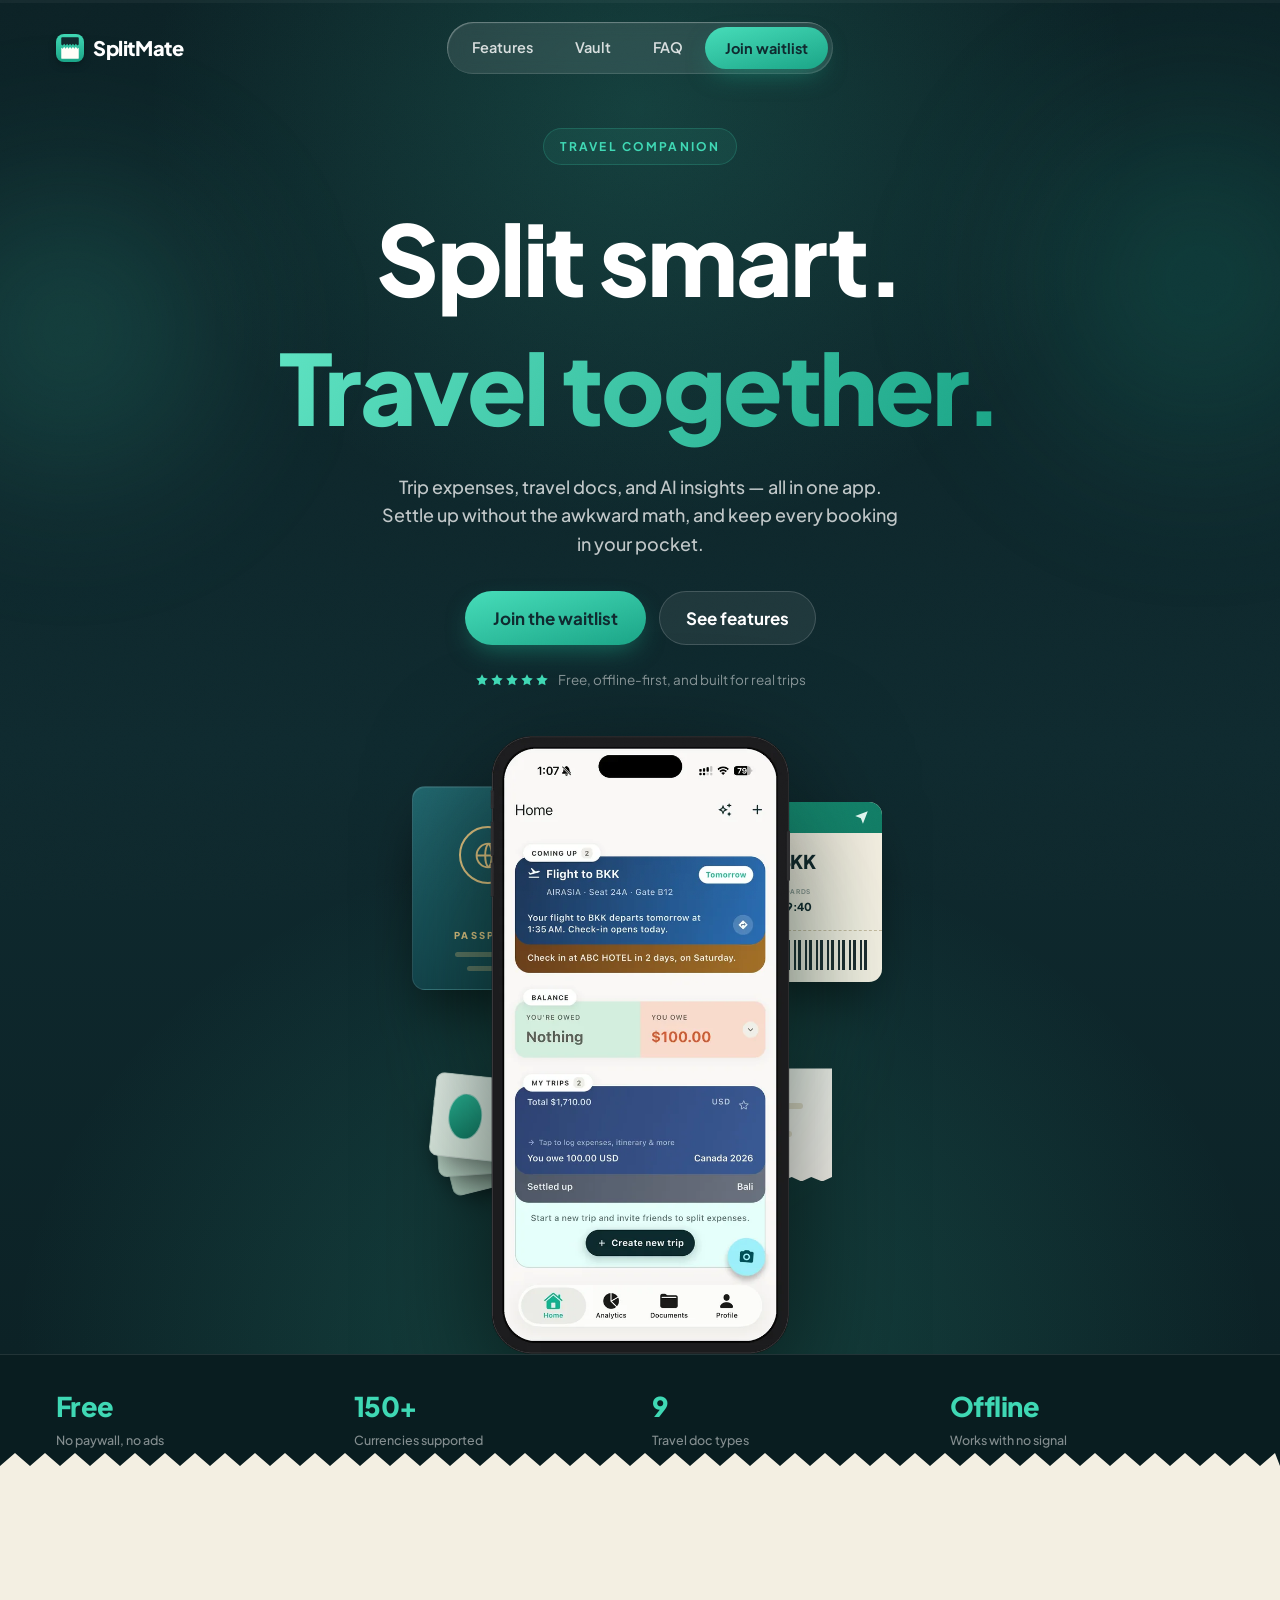
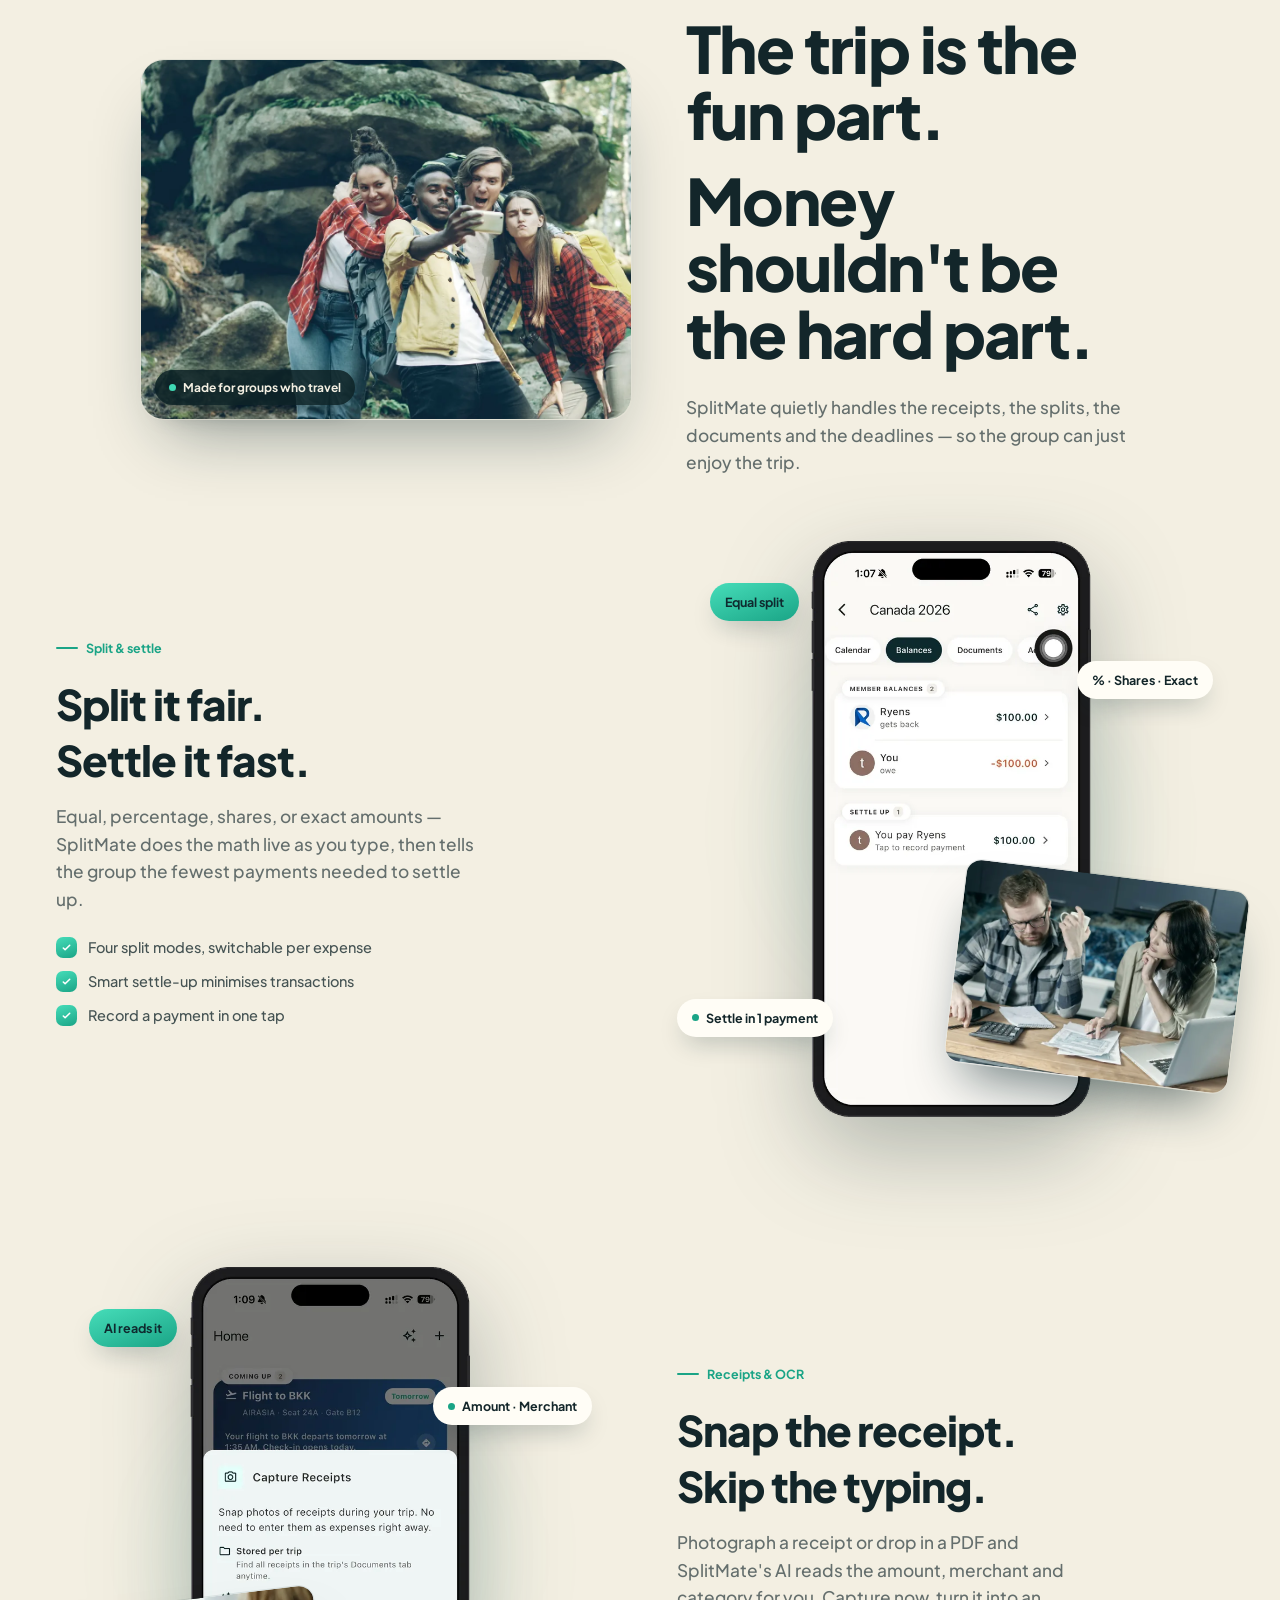
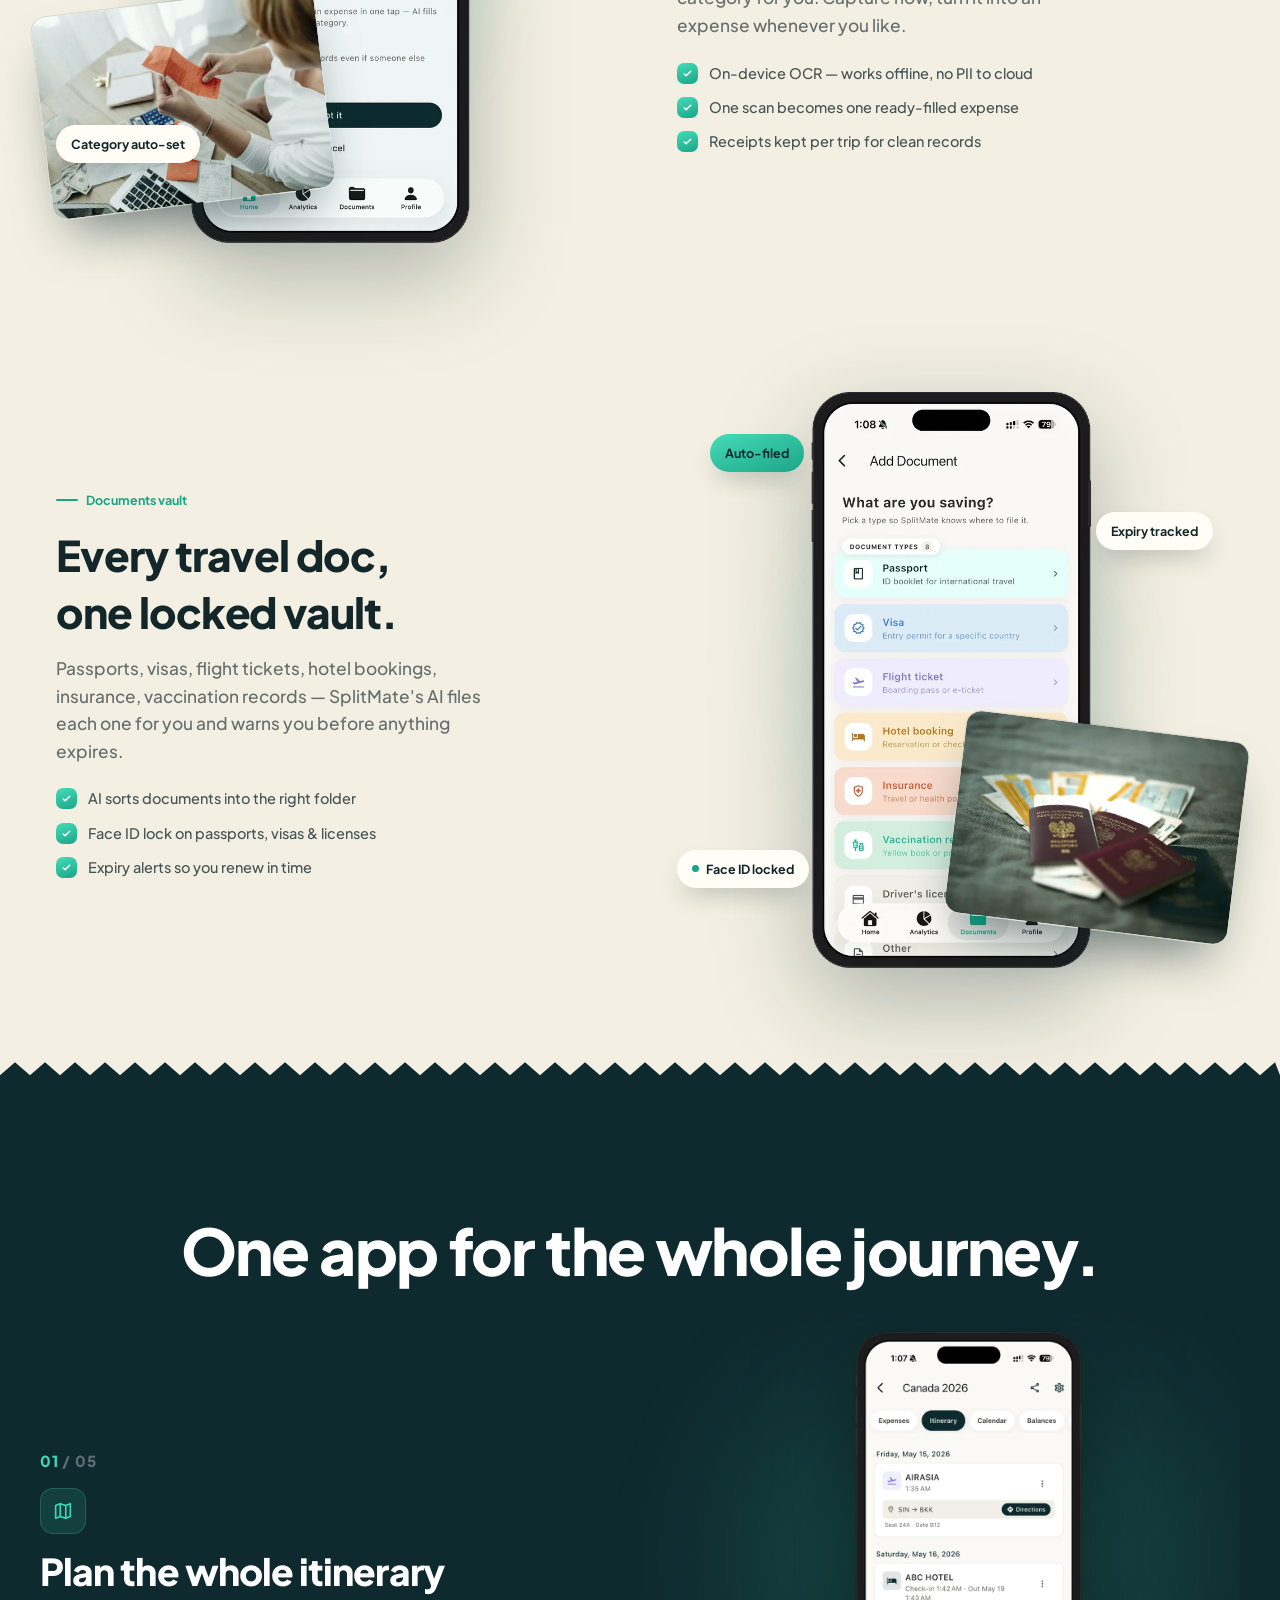
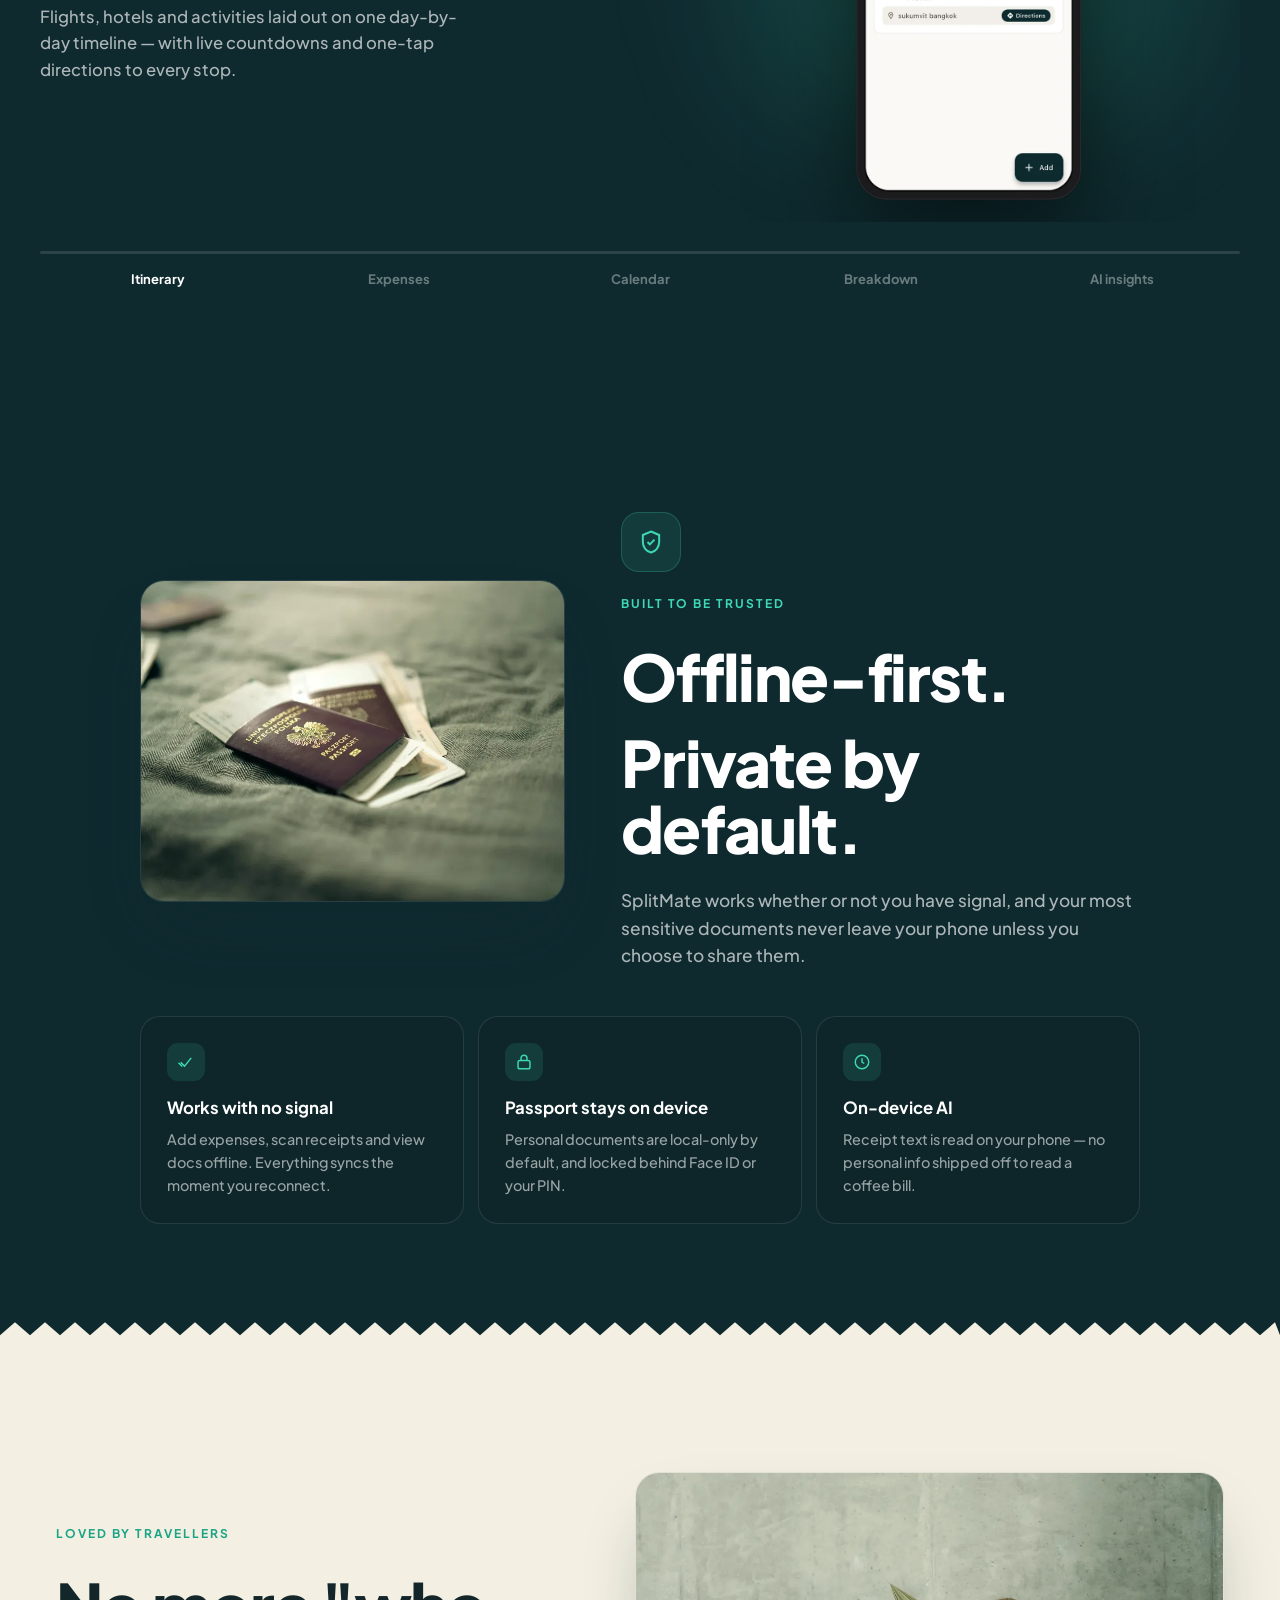
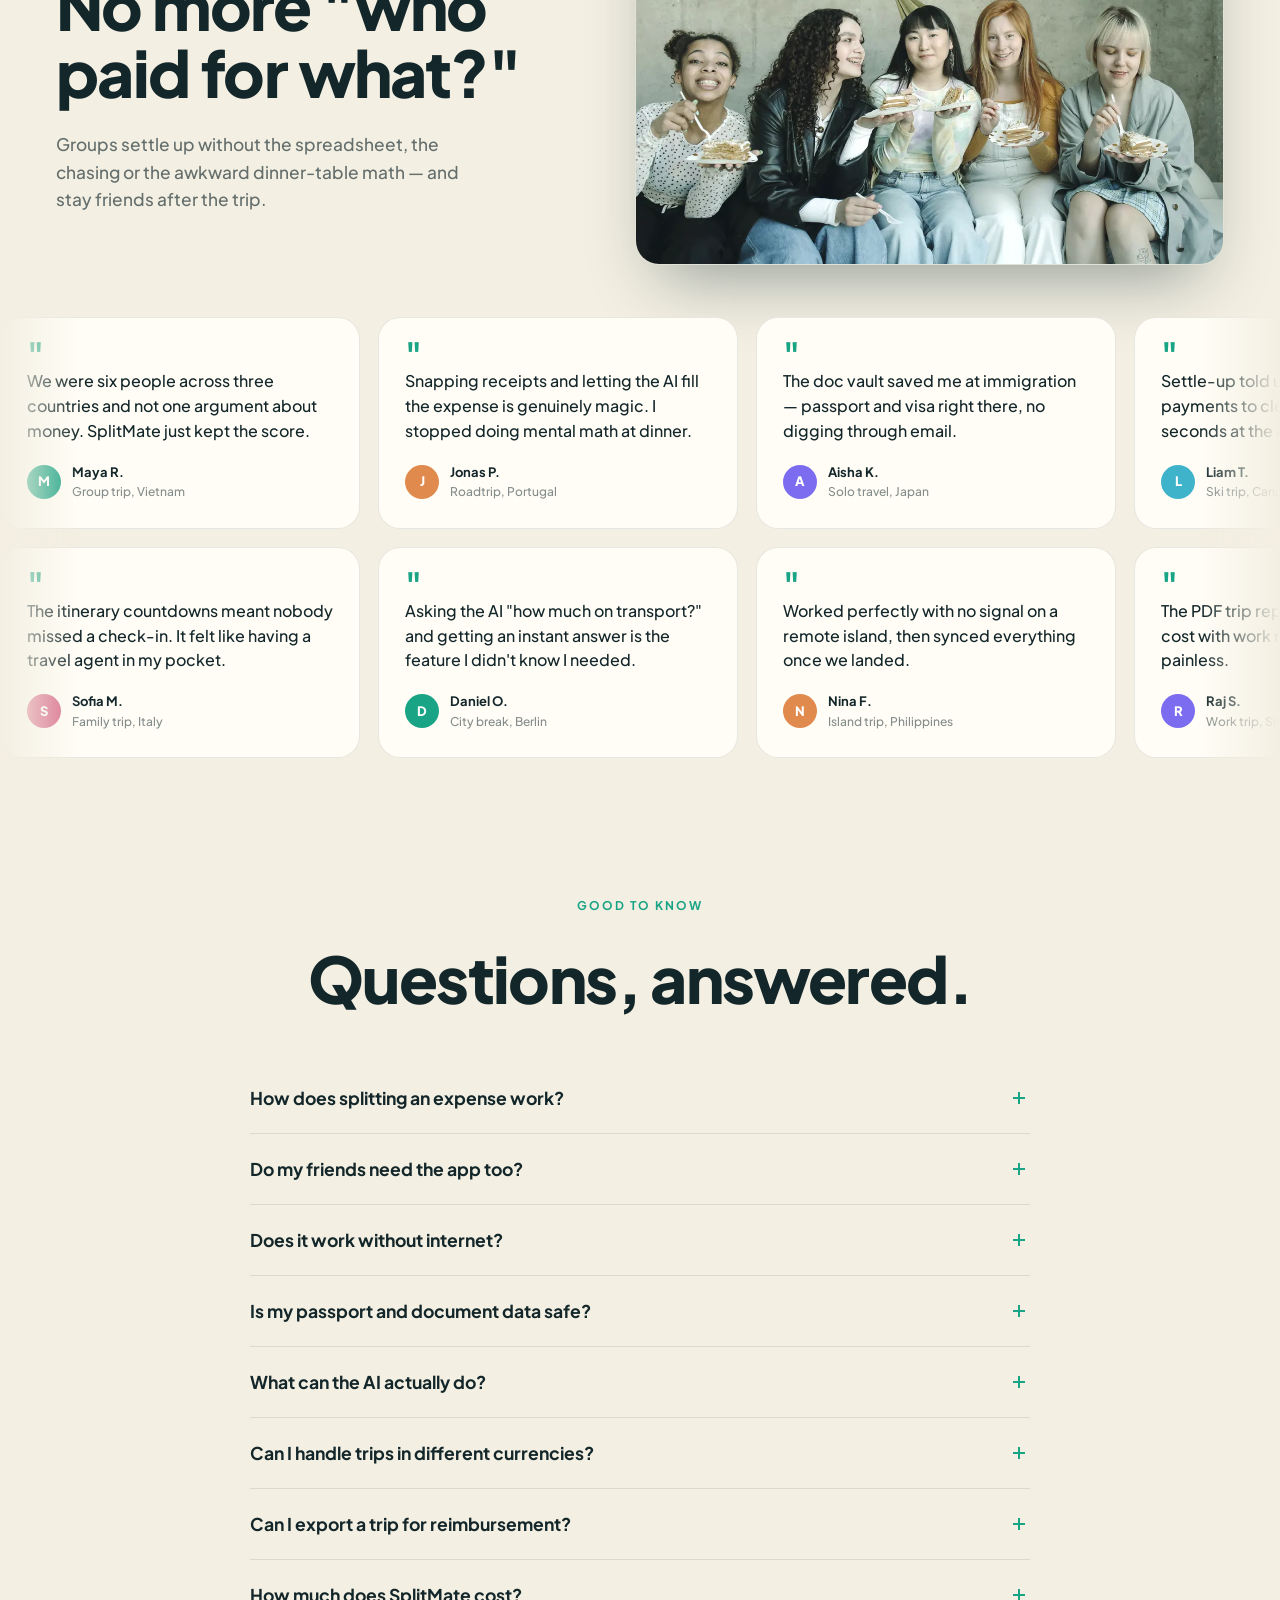
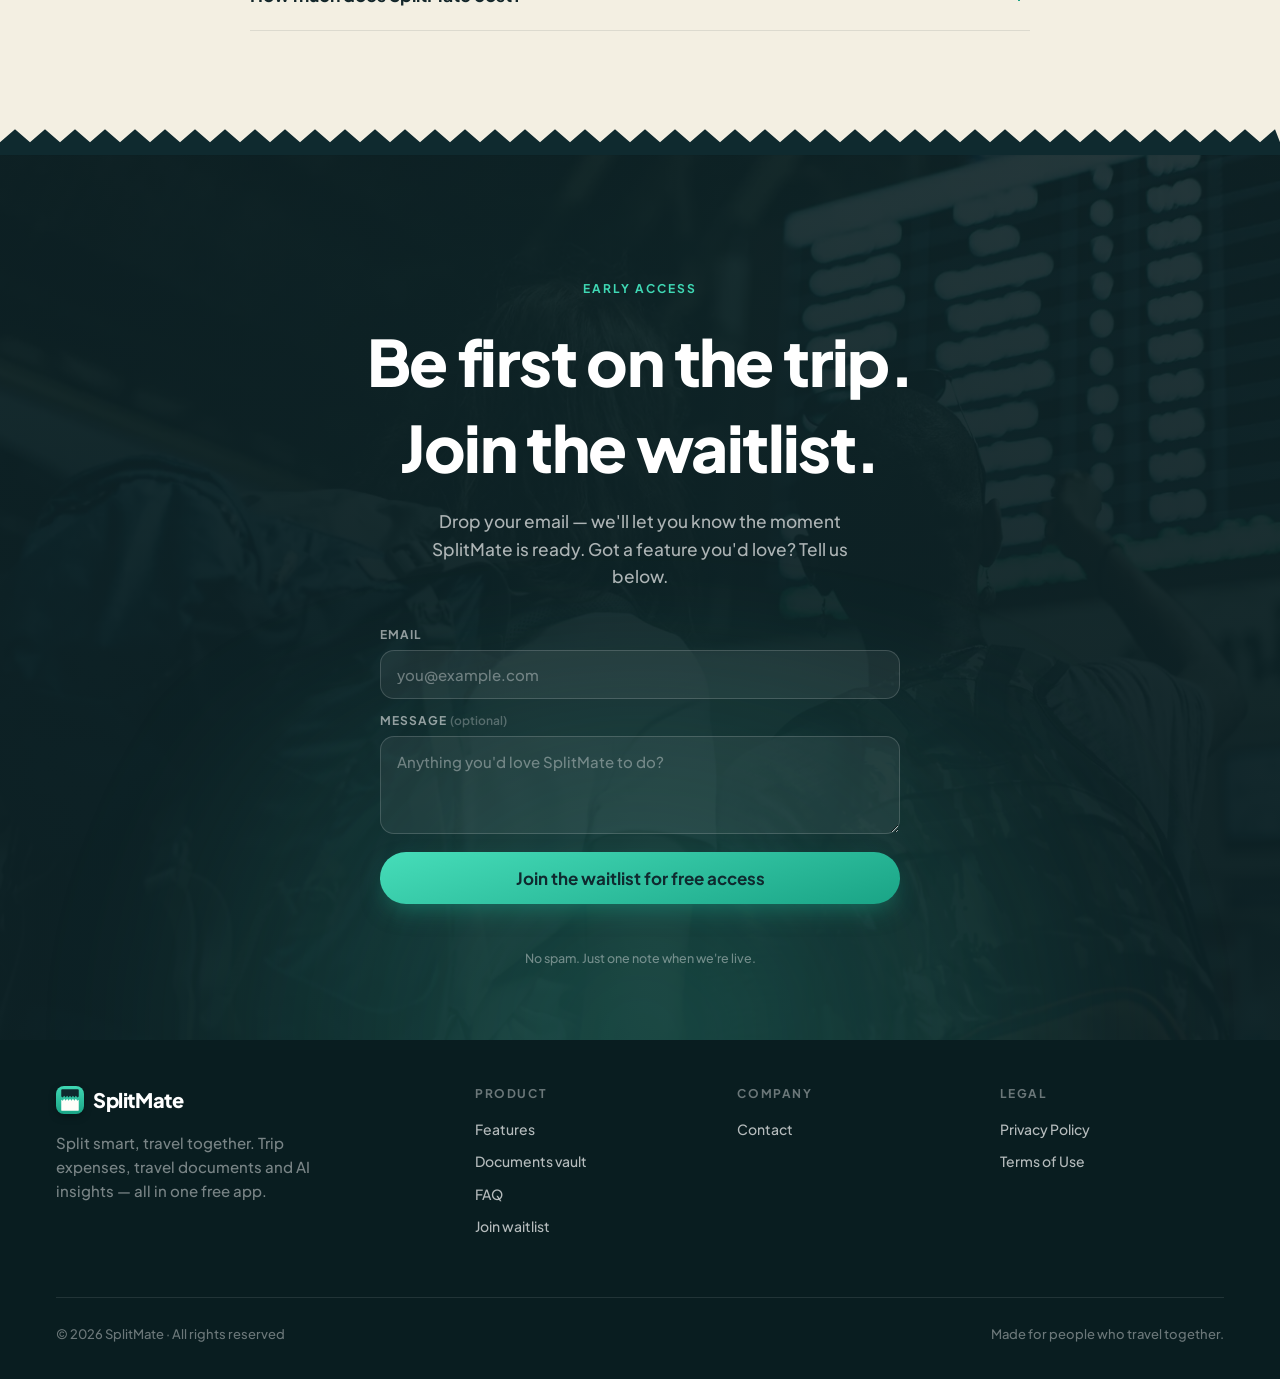
==== commit af73bb3b: "new design" ====
--- a/index.html
+++ b/index.html
@@ -420,8 +420,12 @@
   @keyframes cf2{0%,100%{transform:translateY(0)}50%{transform:translateY(-15px)}}
   @keyframes cf3{0%,100%{transform:translateY(0)}50%{transform:translateY(-10px)}}
 
-  /* ===================== JOURNEY (pinned horizontal slide) ===================== */
-  .journey{position:relative;height:calc(100svh * 4.8)}
+  /* ===================== JOURNEY (snap-to-panel filmstrip) ===================== */
+  /* Section is exactly one viewport tall. Wheel / touch / keyboard gestures are
+     intercepted so each gesture advances one panel — no half-slide state. */
+  .journey{position:relative;height:100svh}
+  .j-track{transition:transform .7s cubic-bezier(.65,0,.35,1)}
+  .j-line i{transition:transform .7s cubic-bezier(.65,0,.35,1)}
   .journey-sticky{position:sticky;top:0;height:100svh;overflow:hidden;
     display:flex;flex-direction:column;justify-content:center}
   .journey-inner{width:100%;max-width:80rem;margin:0 auto;padding:0 22px}
@@ -557,6 +561,8 @@
 
   /* ===================== FINAL CTA ===================== */
   .final{text-align:center;position:relative;overflow:hidden}
+  .final.pad{padding-bottom:56px}
+  @media(min-width:768px){.final.pad{padding-bottom:72px}}
   .cta-bg{position:absolute;inset:0;z-index:0}
   .cta-bg img{width:100%;height:100%;object-fit:cover;object-position:center 40%}
   .cta-bg::after{content:"";position:absolute;inset:0;
@@ -592,7 +598,7 @@
   .ea-hint{font-size:12.5px;color:rgba(255,255,255,.4);text-align:center;font-weight:500}
 
   /* ===================== FOOTER ===================== */
-  footer{background:var(--forest-2);padding:74px 0 34px;position:relative;z-index:5}
+  footer{background:var(--forest-2);padding:44px 0 34px;position:relative;z-index:5}
   .foot-dl{scroll-margin-top:84px;display:flex;flex-direction:column;gap:22px;
     padding-bottom:46px;margin-bottom:46px;border-bottom:1px solid var(--line-l)}
   @media(min-width:760px){.foot-dl{flex-direction:row;align-items:center;
@@ -1250,7 +1256,8 @@
     });
   });
 
-  // ---- pinned journey: one filmstrip, vertical scroll drives horizontal slide ----
+  // ---- pinned journey: snap-to-panel filmstrip
+  // (one wheel/swipe gesture = one panel; never halfway) ----
   (function(){
     const sec=document.getElementById('journey');
     if(!sec)return;
@@ -1259,32 +1266,100 @@
     const line=document.getElementById('jLine');
     const labs=[...sec.querySelectorAll('.j-lab')];
     const N=labs.length;
-    let target=0,cur=0,running=false,vw=0,total=1;
-
-    function measure(){
-      vw=vp.clientWidth;
-      total=Math.max(1,sec.offsetHeight-innerHeight);
-      target=Math.min(Math.max(-sec.getBoundingClientRect().top/total,0),1);
+    const ANIM_MS=700;
+
+    let index=0,vw=0,cooldownUntil=0,wasActive=false,lastY=scrollY;
+
+    function measure(){vw=vp.clientWidth;}
+    function paint(animate){
+      const dur=(animate&&!reduce)?ANIM_MS:0;
+      track.style.transition='transform '+dur+'ms cubic-bezier(.65,0,.35,1)';
+      line.style.transition='transform '+dur+'ms cubic-bezier(.65,0,.35,1)';
+      track.style.transform='translate3d('+(-index*vw)+'px,0,0)';
+      line.style.transform='scaleX('+(N>1?index/(N-1):0)+')';
+      labs.forEach((l,k)=>l.classList.toggle('on',k===index));
     }
-    function paint(p){
-      track.style.transform='translate3d('+(-p*(N-1)*vw)+'px,0,0)';
-      line.style.transform='scaleX('+p+')';
-      const a=Math.round(p*(N-1));
-      labs.forEach((l,k)=>l.classList.toggle('on',k===a));
+    function setIndex(i,animate){
+      i=Math.max(0,Math.min(N-1,i));
+      if(i===index){paint(false);return false;}
+      index=i;paint(animate);
+      cooldownUntil=Date.now()+(animate?ANIM_MS:0);
+      return true;
     }
-    function loop(){
-      cur+=(target-cur)*(reduce?1:0.16);    // gentle glide toward scroll position
-      if(Math.abs(target-cur)<0.0003)cur=target;
-      paint(cur);
-      if(cur!==target){requestAnimationFrame(loop);}else{running=false;}
+    // Section is "active" when it fully covers the viewport.
+    function isActive(){
+      const r=sec.getBoundingClientRect();
+      return r.top<=1 && r.bottom>=innerHeight-1;
     }
-    function kick(){measure();if(!running){running=true;requestAnimationFrame(loop);}}
-    addEventListener('scroll',kick,{passive:true});
-    addEventListener('resize',()=>{measure();cur=target;paint(cur);});
-    measure();cur=target;paint(cur);
+    function tryAdvance(dir,e){
+      if(!isActive())return;
+      const now=Date.now();
+      if(now<cooldownUntil){e&&e.preventDefault&&e.preventDefault();return;}
+      const next=index+dir;
+      if(next<0||next>=N)return;     // at edge → release: page can scroll out
+      e&&e.preventDefault&&e.preventDefault();
+      setIndex(next,true);
+    }
+
+    // ---- wheel / trackpad ----
+    addEventListener('wheel',e=>{
+      if(!isActive())return;
+      if(Date.now()<cooldownUntil){e.preventDefault();return;}
+      if(Math.abs(e.deltaY)<6)return;
+      tryAdvance(e.deltaY>0?1:-1,e);
+    },{passive:false});
+
+    // ---- touch (mobile swipe) ----
+    let touchY=null;
+    addEventListener('touchstart',e=>{
+      if(!isActive()){touchY=null;return;}
+      touchY=e.touches[0].clientY;
+    },{passive:true});
+    addEventListener('touchmove',e=>{
+      if(!isActive()||touchY===null)return;
+      if(Date.now()<cooldownUntil){e.preventDefault();return;}
+      const dy=touchY-e.touches[0].clientY;
+      if(Math.abs(dy)<35)return;
+      tryAdvance(dy>0?1:-1,e);
+      touchY=null;
+    },{passive:false});
+    addEventListener('touchend',()=>{touchY=null;},{passive:true});
+
+    // ---- keyboard ----
+    addEventListener('keydown',e=>{
+      if(!isActive())return;
+      const k=e.key;
+      if(k==='ArrowDown'||k==='ArrowRight'||k==='PageDown'||k===' ')tryAdvance(1,e);
+      else if(k==='ArrowUp'||k==='ArrowLeft'||k==='PageUp')tryAdvance(-1,e);
+    });
+
+    // ---- reset to first / last panel on (re-)entry depending on direction ----
+    addEventListener('scroll',()=>{
+      const a=isActive();
+      if(a && !wasActive){
+        const enteredFromTop=scrollY>=lastY;
+        setIndex(enteredFromTop?0:N-1,false);
+      }
+      wasActive=a;lastY=scrollY;
+    },{passive:true});
+
+    // ---- resize ----
+    addEventListener('resize',()=>{measure();paint(false);});
+
+    // ---- label clicks ----
     labs.forEach((l,i)=>l.addEventListener('click',()=>{
-      scrollTo({top:sec.offsetTop+(i/(N-1))*total,behavior:'smooth'});
+      if(!isActive()){
+        sec.scrollIntoView({behavior:'smooth',block:'start'});
+        setTimeout(()=>setIndex(i,true),520);
+      }else{
+        setIndex(i,true);
+      }
     }));
+
+    measure();paint(false);
+    // Set initial state in case section is already in view on load.
+    wasActive=isActive();
+    if(wasActive)setIndex(0,false);
   })();
 
   // ---- torn paper edges ----
